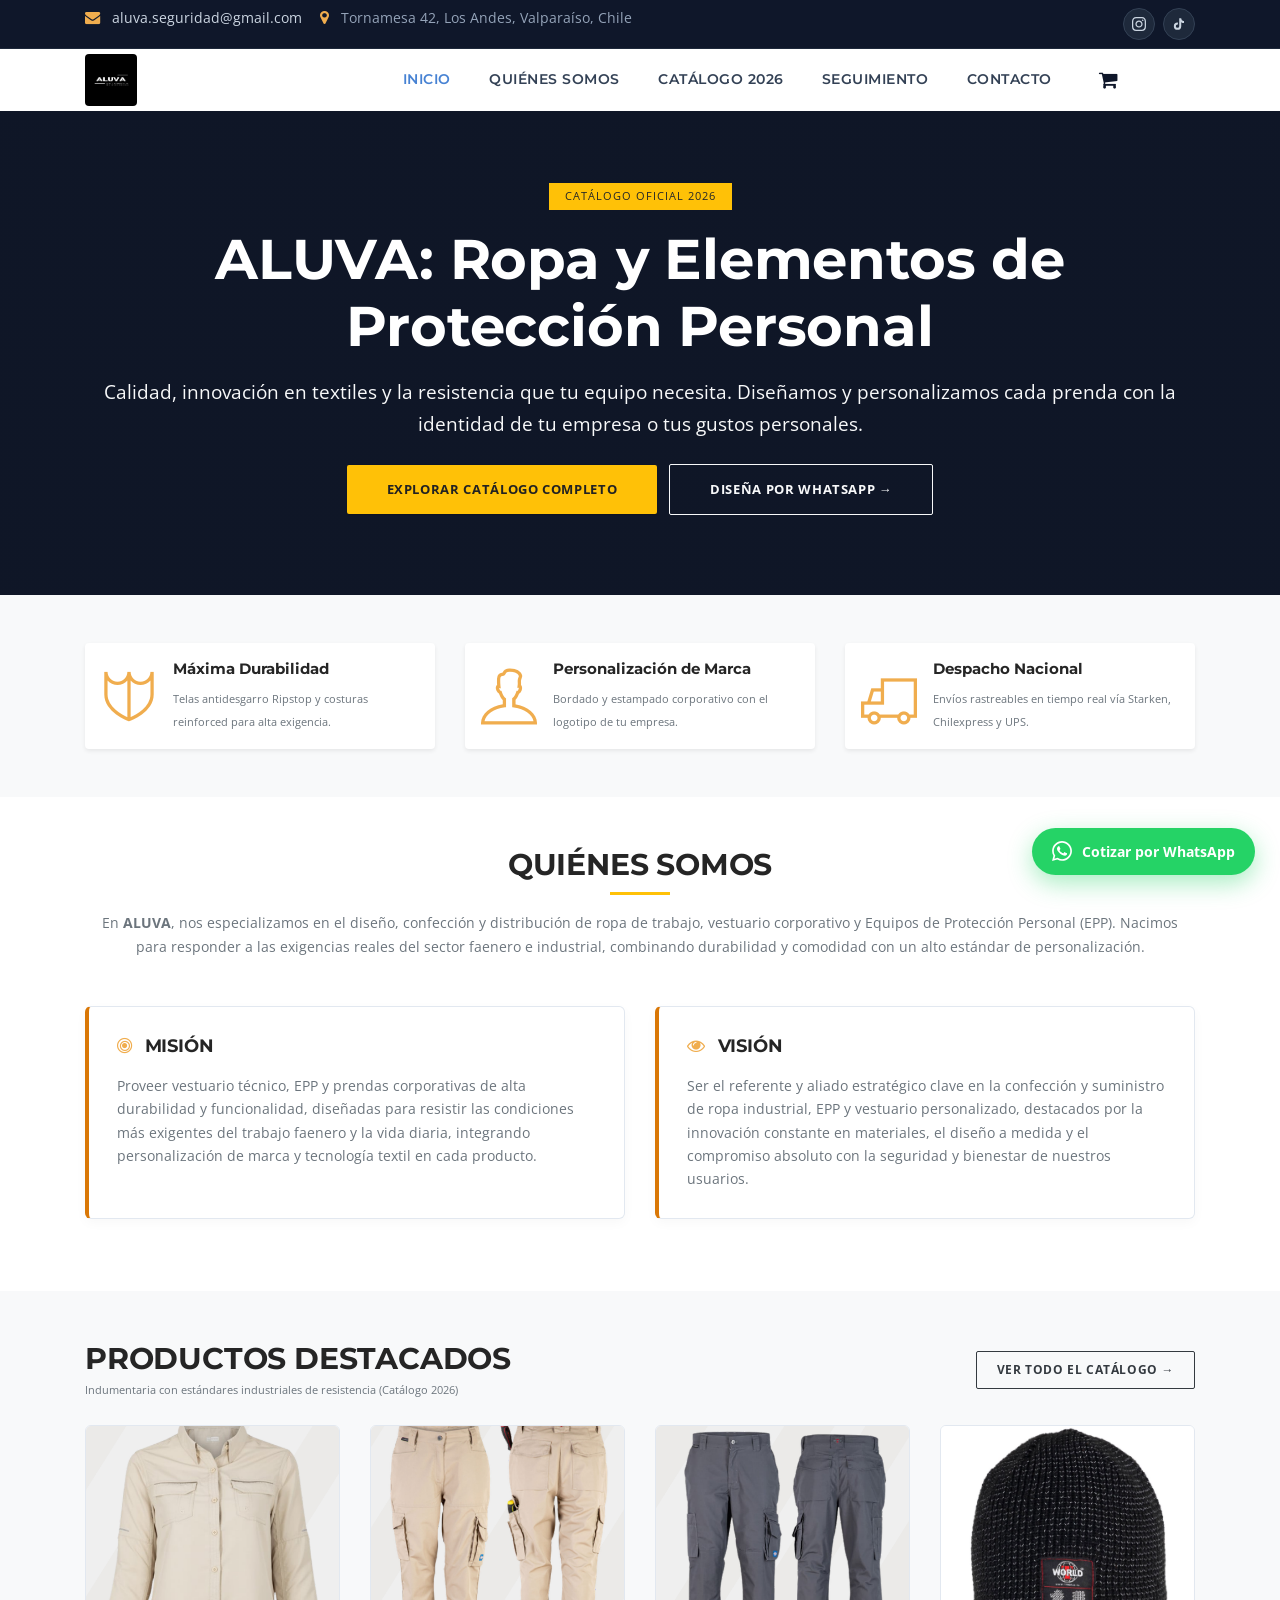
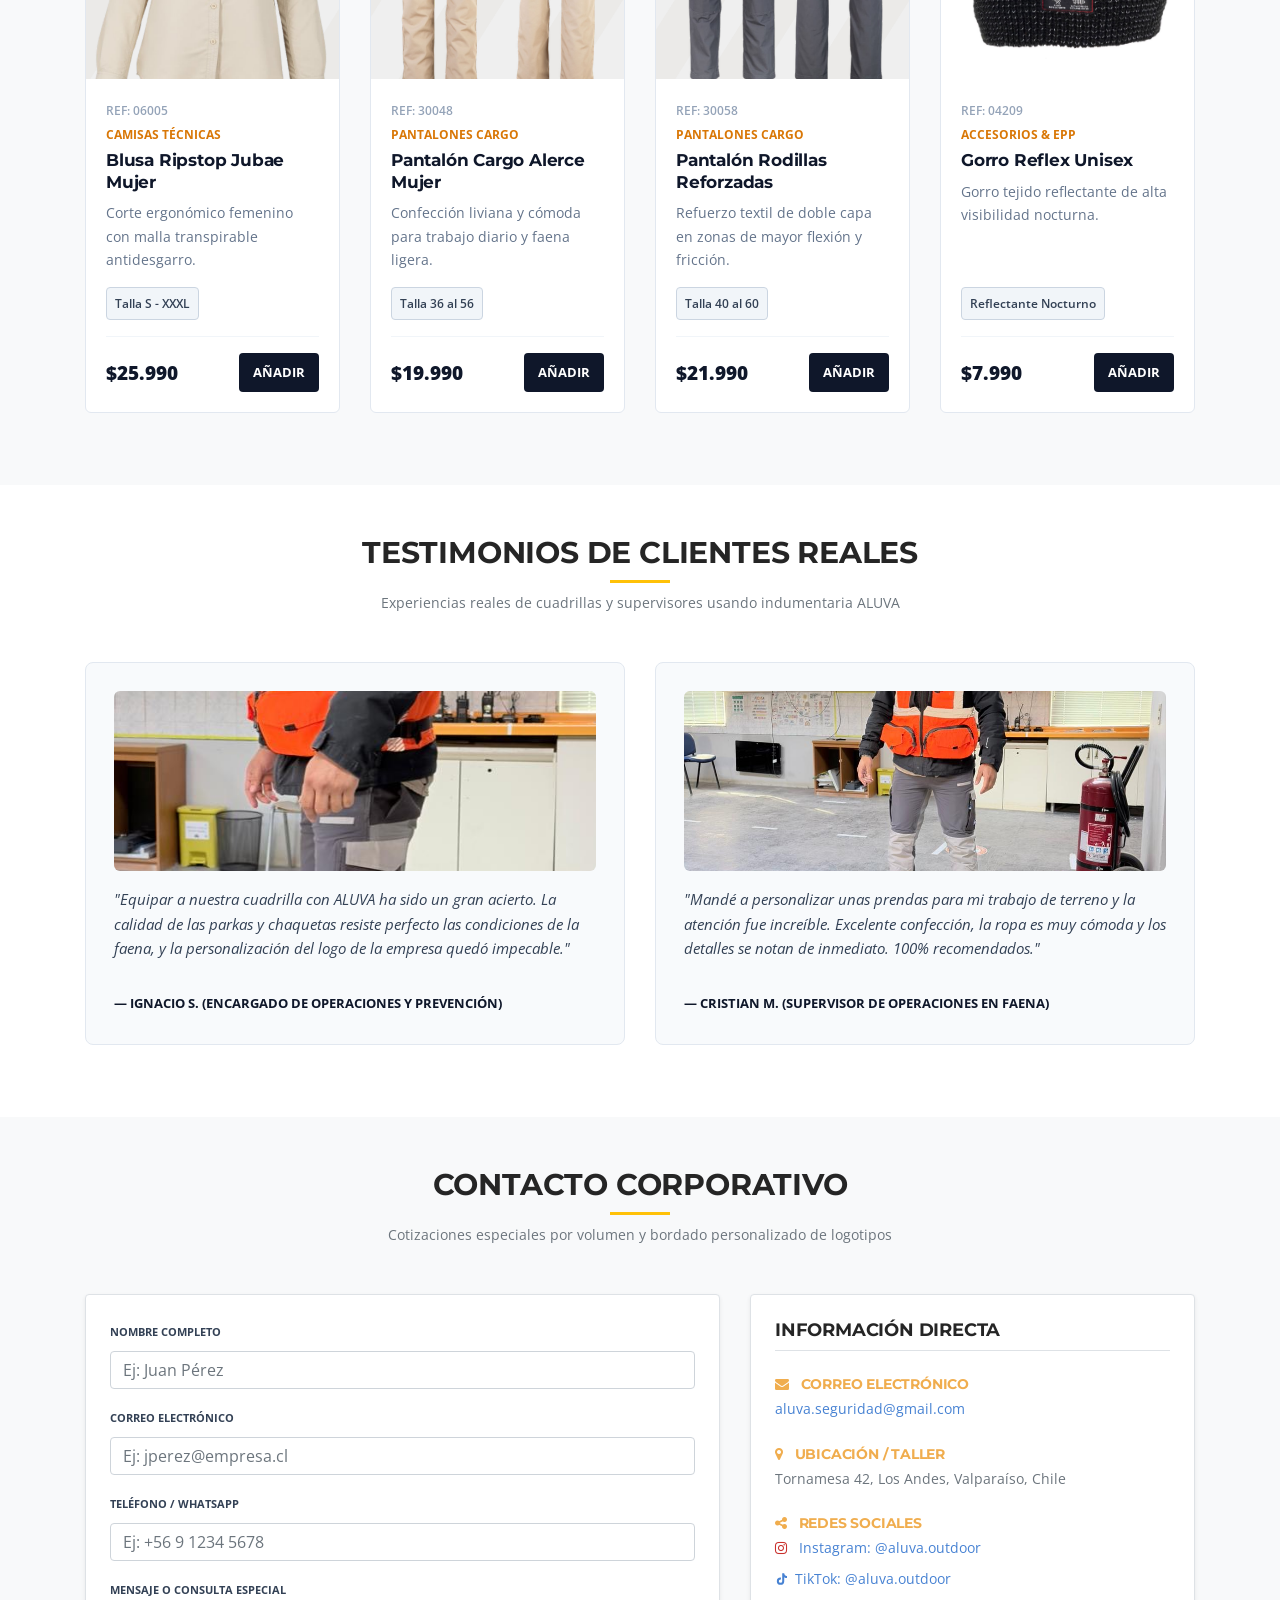
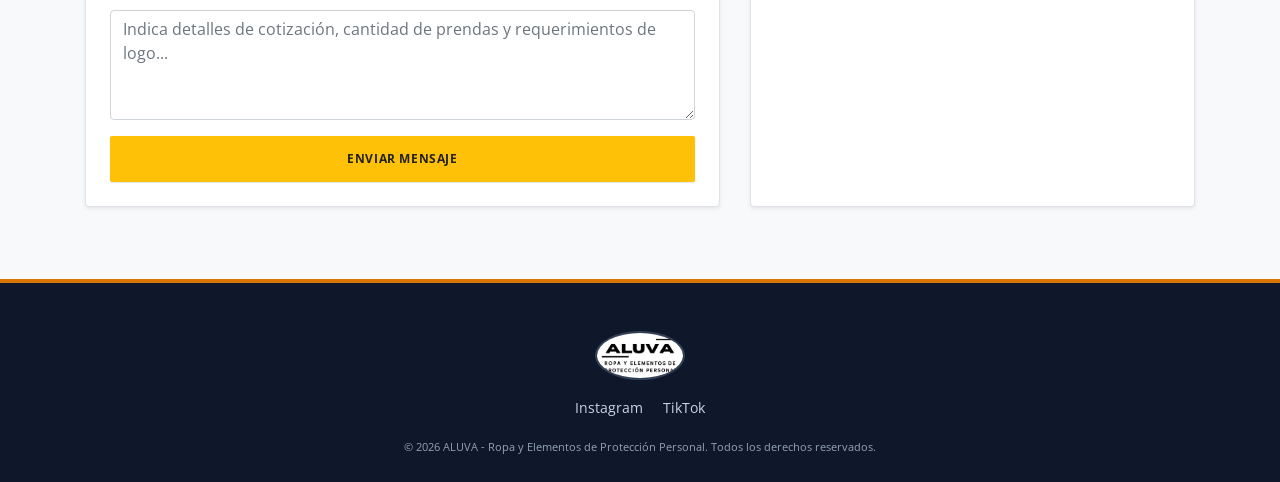
==== index.html @ 5ea2994b "Primer commit" ====
<!DOCTYPE html>
<html lang="es">
<head>
    <meta charset="utf-8">
    <meta name="viewport" content="width=device-width, initial-scale=1, shrink-to-fit=no">
    <meta name="description" content="ALUVA - Ropa de trabajo industrial premium, vestuario corporativo personalizado y elementos de protección personal (EPP).">
    <title>ALUVA - Indumentaria Técnica y Vestuario Corporativo Premium</title>
    
    <!-- Template & Plugins CSS -->
    <link href="css/plugins/plugins.css" rel="stylesheet">
    <link rel="stylesheet" type="text/css" href="revolution/css/settings.css">
    <link rel="stylesheet" type="text/css" href="revolution/css/layers.css">
    <link rel="stylesheet" type="text/css" href="revolution/css/navigation.css">
    <link href="css/shop-style.css" rel="stylesheet">
    
    <!-- ALUVA Custom Theme Overrides -->
    <link href="css/custom-aluva.css" rel="stylesheet">
</head>
<body>

    <div id="preloader">
        <div id="preloader-inner"></div>
    </div><!--/preloader-->

    <!-- BOTÓN FLOTANTE DE WHATSAPP -->
    <a href="https://wa.me/56912345678?text=Hola%20ALUVA,%20quisiera%20cotizar%20prendas%20personalizadas" target="_blank" rel="noopener" class="whatsapp-float-btn" title="Cotiza por WhatsApp">
        <svg viewBox="0 0 24 24">
            <path d="M.057 24l1.687-6.163c-1.041-1.804-1.588-3.849-1.587-5.946.003-6.556 5.338-11.891 11.893-11.891 3.181.001 6.167 1.24 8.413 3.488 2.245 2.248 3.481 5.236 3.48 8.414-.003 6.557-5.338 11.892-11.893 11.892-1.99-.001-3.951-.5-5.688-1.448l-6.305 1.654zm6.597-3.807c1.676.995 3.276 1.591 5.392 1.592 5.448 0 9.886-4.434 9.889-9.885.002-5.462-4.415-9.89-9.881-9.892-5.452 0-9.887 4.434-9.889 9.884-.001 2.225.651 3.891 1.746 5.634l-.999 3.648 3.742-.981zm11.387-5.464c-.074-.124-.272-.198-.57-.347-.297-.149-1.758-.868-2.031-.967-.272-.099-.47-.149-.669.149-.198.297-.768.967-.941 1.165-.173.198-.347.223-.644.074-.297-.149-1.255-.462-2.39-1.475-.883-.788-1.48-1.761-1.653-2.059-.173-.297-.018-.458.13-.606.134-.133.297-.347.446-.521.151-.172.2-.296.3-.495.099-.198.05-.372-.025-.521-.075-.148-.669-1.611-.916-2.206-.242-.579-.487-.501-.669-.51l-.57-.01c-.198 0-.52.074-.792.372s-1.04 1.016-1.04 2.479 1.065 2.876 1.213 3.074c.149.198 2.095 3.2 5.076 4.487.709.306 1.263.489 1.694.626.712.226 1.36.194 1.872.118.571-.085 1.758-.719 2.006-1.413.248-.695.248-1.29.173-1.414z"/>
        </svg>
        <span>Cotizar por WhatsApp</span>
    </a>

    <!-- TOP BAR CORPORATIVA -->
    <div class="top-bar clearfix light">
        <div class="container">
            <div class="float-sm-right">
                <ul class="top-social-list">
                    <li>
                        <a href="https://www.instagram.com/aluva.outdoor" target="_blank" rel="noopener" class="top-social-circle social-instagram" title="Instagram">
                            <svg width="14" height="14" viewBox="0 0 24 24" fill="currentColor">
                                <path d="M12 2.163c3.204 0 3.584.012 4.85.07 3.252.148 4.771 1.691 4.919 4.919.058 1.265.069 1.645.069 4.849 0 3.205-.012 3.584-.069 4.849-.149 3.225-1.664 4.771-4.919 4.919-1.266.058-1.644.07-4.85.07-3.204 0-3.584-.012-4.849-.07-3.26-.149-4.771-1.699-4.919-4.92-.058-1.265-.07-1.644-.07-4.849 0-3.204.013-3.583.07-4.849.149-3.227 1.664-4.771 4.919-4.919 1.266-.057 1.645-.069 4.849-.069zm0-2.163c-3.259 0-3.667.014-4.947.072-4.358.2-6.78 2.618-6.98 6.98-.059 1.281-.073 1.689-.073 4.948 0 3.259.014 3.668.072 4.948.2 4.358 2.618 6.78 6.98 6.98 1.281.058 1.689.072 4.948.072 3.259 0 3.668-.014 4.948-.072 4.354-.2 6.782-2.618 6.979-6.98.059-1.28.073-1.689.073-4.948 0-3.259-.014-3.667-.072-4.947-.196-4.354-2.617-6.78-6.979-6.98-1.281-.059-1.69-.073-4.949-.073zm0 5.838c-3.403 0-6.162 2.759-6.162 6.162s2.759 6.163 6.162 6.163 6.162-2.759 6.162-6.163c0-3.403-2.759-6.162-6.162-6.162zm0 10.162c-2.209 0-4-1.79-4-4 0-2.209 1.791-4 4-4s4 1.791 4 4c0 2.21-1.791 4-4 4zm6.406-11.845c-.796 0-1.441.645-1.441 1.44s.645 1.44 1.441 1.44c.795 0 1.439-.645 1.439-1.44s-.644-1.44-1.439-1.44z"/>
                            </svg>
                        </a>
                    </li>
                    <li>
                        <a href="https://www.tiktok.com/@aluva.outdoor" target="_blank" rel="noopener" class="top-social-circle social-tiktok" title="TikTok">
                            <svg width="14" height="14" viewBox="0 0 24 24" fill="currentColor">
                                <path d="M19.589 6.686a4.793 4.793 0 0 1-3.77-4.245V2h-3.445v13.672a2.896 2.896 0 1 1-2.896-2.896c.244 0 .48.03.707.087V9.387a6.326 6.326 0 0 0-.707-.04A6.34 6.34 0 1 0 15.818 15.68V8.92a8.212 8.212 0 0 0 4.771 1.516V7.001a4.832 4.832 0 0 1-1.000-.315z"/>
                            </svg>
                        </a>
                    </li>
                </ul>
            </div>
            <div class="float-sm-left">
                <ul class="top-contact-links">
                    <li>
                        <a href="mailto:aluva.seguridad@gmail.com" class="top-link-email">
                            <i class="fa fa-envelope text-warning"></i>
                            <span>aluva.seguridad@gmail.com</span>
                        </a>
                    </li>
                    <li class="top-location-item">
                        <i class="fa fa-map-marker text-warning"></i>
                        <span>Tornamesa 42, Los Andes, Valparaíso, Chile</span>
                    </li>
                </ul>
            </div>
        </div>
    </div>
    <!-- END TOP BAR -->

    <!-- CARRITO OFF-CANVAS ("TU PEDIDO") -->
    <aside class="pushy pushy-right">
        <div class="cart-header-title">
            <h3><i class="fa fa-shopping-bag text-warning"></i> Tu Pedido</h3>
            <span class="pushy-link-close" id="cart-close-pushy"><i class="fa fa-times"></i></span>
        </div>
        
        <div class="cart-body" id="cart-items-pushy">
            <!-- Artículos inyectados por cart.js -->
        </div>

        <div class="cart-footer-box">
            <div class="coupon-group">
                <input type="text" id="promo-input" placeholder="Cupón (ej: ALUVA10)">
                <button type="button" id="btn-apply-promo">Aplicar</button>
            </div>
            <div id="promo-feedback"></div>

            <div class="cart-totals-summary">
                <div>
                    <span>Subtotal:</span>
                    <strong id="cart-subtotal-val">$0</strong>
                </div>
                <div id="cart-discount-row" style="display: none;">
                    <span class="text-success">Descuento:</span>
                    <strong id="cart-discount-val" class="text-success">-$0</strong>
                </div>
                <div class="grand-total-line">
                    <span>Total Final:</span>
                    <strong id="cart-total-val">$0</strong>
                </div>
            </div>

            <button type="button" class="btn-checkout-aluva" id="btn-checkout-aluva">Finalizar Compra</button>
        </div>
    </aside>
    <div class="site-overlay"></div>

    <!-- NAVBAR PRINCIPAL DE NAVEGACIÓN -->
    <nav class="navbar navbar-expand-lg navbar-light bg-faded">
        <div class="container">
            <button class="navbar-toggler navbar-toggler-right" type="button" data-toggle="collapse" data-target="#navbarNavDropdown" aria-controls="navbarNavDropdown" aria-expanded="false" aria-label="Toggle navigation">
                <span class="navbar-toggler-icon"></span>
            </button>
            
            <a class="navbar-brand" href="index.html">
                <img src="assets/images/LOGO ALUVA.jpeg" alt="ALUVA Logo Oficial" class="official-brand-logo">
            </a>

            <div id="navbarNavDropdown" class="navbar-collapse collapse">
                <ul class="navbar-nav ml-auto align-items-center">
                    <li class="nav-item active">
                        <a class="nav-link" href="index.html">Inicio</a>
                    </li>
                    <li class="nav-item">
                        <a class="nav-link" href="#nosotros">Quiénes Somos</a>
                    </li>
                    <li class="nav-item">
                        <a class="nav-link" href="catalogo.html">Catálogo 2026</a>
                    </li>
                    <li class="nav-item">
                        <a class="nav-link" href="seguimiento.html">Seguimiento</a>
                    </li>
                    <li class="nav-item">
                        <a class="nav-link" href="#contacto">Contacto</a>
                    </li>
                    <li class="nav-item ml-lg-3 nav-item-cart">
                        <button type="button" class="cart-trigger-btn" aria-label="Ver carrito Tu Pedido">
                            <i class="fa fa-shopping-cart"></i>
                            <span class="cart-badge-count">0</span>
                        </button>
                    </li>
                </ul>
            </div>
        </div>
    </nav>
    <!-- END NAVBAR -->

    <!-- HERO BANNER -->
    <section class="py-5 bg-dark text-white text-center position-relative" style="background: linear-gradient(rgba(15, 23, 42, 0.88), rgba(15, 23, 42, 0.88)), url('assets/images/CHAQUETA SOFSHEL 1.jpeg') center/cover no-repeat; min-height: 440px; display: flex; align-items: center;">
        <div class="container py-4">
            <span class="badge badge-warning text-uppercase px-3 py-2 mb-3" style="letter-spacing: 1px;">Catálogo Oficial 2026</span>
            <h1 class="display-4 font-weight-bold text-white mb-3">ALUVA: Ropa y Elementos de Protección Personal</h1>
            <p class="lead text-light max-600 mx-auto mb-4">
                Calidad, innovación en textiles y la resistencia que tu equipo necesita. Diseñamos y personalizamos cada prenda con la identidad de tu empresa o tus gustos personales.
            </p>
            <div>
                <a href="catalogo.html" class="btn btn-warning btn-lg text-dark font-weight-bold text-uppercase px-4 mr-2 mb-2">Explorar Catálogo Completo</a>
                <a href="https://wa.me/56912345678?text=Hola%20ALUVA,%20quisiera%20personalizar%20mis%20prendas" target="_blank" rel="noopener" class="btn btn-outline-light btn-lg text-uppercase px-4 mb-2">Diseña por WhatsApp &rarr;</a>
            </div>
        </div>
    </section>

    <!-- PILARES / CARACTERÍSTICAS -->
    <section class="py-5 bg-light">
        <div class="container">
            <div class="row">
                <div class="col-md-4 mb-4 mb-md-0">
                    <div class="media align-items-center p-3 bg-white rounded shadow-sm">
                        <i class="ti-shield text-warning display-4 mr-3"></i>
                        <div class="media-body">
                            <h5 class="mt-0 font-weight-bold">Máxima Durabilidad</h5>
                            <p class="mb-0 text-muted small">Telas antidesgarro Ripstop y costuras reinforced para alta exigencia.</p>
                        </div>
                    </div>
                </div>
                <div class="col-md-4 mb-4 mb-md-0">
                    <div class="media align-items-center p-3 bg-white rounded shadow-sm">
                        <i class="ti-user text-warning display-4 mr-3"></i>
                        <div class="media-body">
                            <h5 class="mt-0 font-weight-bold">Personalización de Marca</h5>
                            <p class="mb-0 text-muted small">Bordado y estampado corporativo con el logotipo de tu empresa.</p>
                        </div>
                    </div>
                </div>
                <div class="col-md-4">
                    <div class="media align-items-center p-3 bg-white rounded shadow-sm">
                        <i class="ti-truck text-warning display-4 mr-3"></i>
                        <div class="media-body">
                            <h5 class="mt-0 font-weight-bold">Despacho Nacional</h5>
                            <p class="mb-0 text-muted small">Envíos rastreables en tiempo real vía Starken, Chilexpress y UPS.</p>
                        </div>
                    </div>
                </div>
            </div>
        </div>
    </section>

    <main>
        <!-- SECCIÓN QUIÉNES SOMOS -->
        <section id="nosotros" class="py-5">
            <div class="container">
                <div class="text-center mb-5">
                    <h2 class="font-weight-bold text-uppercase mb-2">Quiénes Somos</h2>
                    <div class="bg-warning mx-auto" style="height: 3px; width: 60px;"></div>
                    <p class="text-muted mt-3 max-700 mx-auto">
                        En <strong>ALUVA</strong>, nos especializamos en el diseño, confección y distribución de ropa de trabajo, vestuario corporativo y Equipos de Protección Personal (EPP). Nacimos para responder a las exigencias reales del sector faenero e industrial, combinando durabilidad y comodidad con un alto estándar de personalización.
                    </p>
                </div>

                <div class="row">
                    <div class="col-md-6 mb-4">
                        <div class="info-card-aluva">
                            <h4 class="font-weight-bold text-uppercase mb-3"><i class="fa fa-bullseye text-warning mr-2"></i> Misión</h4>
                            <p class="text-secondary mb-0">
                                Proveer vestuario técnico, EPP y prendas corporativas de alta durabilidad y funcionalidad, diseñadas para resistir las condiciones más exigentes del trabajo faenero y la vida diaria, integrando personalización de marca y tecnología textil en cada producto.
                            </p>
                        </div>
                    </div>
                    <div class="col-md-6 mb-4">
                        <div class="info-card-aluva">
                            <h4 class="font-weight-bold text-uppercase mb-3"><i class="fa fa-eye text-warning mr-2"></i> Visión</h4>
                            <p class="text-secondary mb-0">
                                Ser el referente y aliado estratégico clave en la confección y suministro de ropa industrial, EPP y vestuario personalizado, destacados por la innovación constante en materiales, el diseño a medida y el compromiso absoluto con la seguridad y bienestar de nuestros usuarios.
                            </p>
                        </div>
                    </div>
                </div>
            </div>
        </section>

        <!-- PREVIEW DE CATÁLOGO DESTACADO (MUESTRA DE PRODUCTOS ÚNICOS) -->
        <section class="py-5 bg-light">
            <div class="container">
                <div class="d-flex justify-content-between align-items-center mb-4">
                    <div>
                        <h2 class="font-weight-bold text-uppercase mb-0">Productos Destacados</h2>
                        <p class="text-muted mb-0 small">Indumentaria con estándares industriales de resistencia (Catálogo 2026)</p>
                    </div>
                    <a href="catalogo.html" class="btn btn-outline-dark btn-sm text-uppercase">Ver Todo el Catálogo &rarr;</a>
                </div>

                <div class="row">
                    <!-- Producto 1 - Blusa Ripstop Jubae Mujer -->
                    <div class="col-md-3 col-sm-6 mb-4">
                        <div class="product-card-aluva" data-id="p6" data-title="Blusa Ripstop Jubae Mujer" data-price="25990" data-image="assets/images/Blusa Ripstop Jubae Mujer.png">
                            <div class="product-thumb">
                                <img src="assets/images/Blusa Ripstop Jubae Mujer.png" alt="Blusa Ripstop Jubae Mujer">
                            </div>
                            <div class="product-content">
                                <span class="product-ref">Ref: 06005</span>
                                <span class="product-category">Camisas Técnicas</span>
                                <h3 class="product-title">Blusa Ripstop Jubae Mujer</h3>
                                <p class="product-desc">Corte ergonómico femenino con malla transpirable antidesgarro.</p>
                                <span class="product-fabric-badge">Talla S - XXXL</span>
                                <div class="product-footer">
                                    <span class="price">$25.990</span>
                                    <button class="btn-add-cart-aluva">Añadir</button>
                                </div>
                            </div>
                        </div>
                    </div>

                    <!-- Producto 2 - Pantalón Cargo Alerce Mujer -->
                    <div class="col-md-3 col-sm-6 mb-4">
                        <div class="product-card-aluva" data-id="p7" data-title="Pantalón Cargo Alerce Mujer" data-price="19990" data-image="assets/images/Pantalón Cargo Alerce Mujer.png">
                            <div class="product-thumb">
                                <img src="assets/images/Pantalón Cargo Alerce Mujer.png" alt="Pantalón Cargo Alerce Mujer">
                            </div>
                            <div class="product-content">
                                <span class="product-ref">Ref: 30048</span>
                                <span class="product-category">Pantalones Cargo</span>
                                <h3 class="product-title">Pantalón Cargo Alerce Mujer</h3>
                                <p class="product-desc">Confección liviana y cómoda para trabajo diario y faena ligera.</p>
                                <span class="product-fabric-badge">Talla 36 al 56</span>
                                <div class="product-footer">
                                    <span class="price">$19.990</span>
                                    <button class="btn-add-cart-aluva">Añadir</button>
                                </div>
                            </div>
                        </div>
                    </div>

                    <!-- Producto 3 - Pantalón Cargo Rodillas Reforzadas -->
                    <div class="col-md-3 col-sm-6 mb-4">
                        <div class="product-card-aluva" data-id="p8" data-title="Pantalón Cargo Rodillas Reforzadas Hombre" data-price="21990" data-image="assets/images/Pantalón cargo Rodillas Reforzadas Hombre.png">
                            <div class="product-thumb">
                                <img src="assets/images/Pantalón cargo Rodillas Reforzadas Hombre.png" alt="Pantalón Cargo Rodillas Reforzadas">
                            </div>
                            <div class="product-content">
                                <span class="product-ref">Ref: 30058</span>
                                <span class="product-category">Pantalones Cargo</span>
                                <h3 class="product-title">Pantalón Rodillas Reforzadas</h3>
                                <p class="product-desc">Refuerzo textil de doble capa en zonas de mayor flexión y fricción.</p>
                                <span class="product-fabric-badge">Talla 40 al 60</span>
                                <div class="product-footer">
                                    <span class="price">$21.990</span>
                                    <button class="btn-add-cart-aluva">Añadir</button>
                                </div>
                            </div>
                        </div>
                    </div>

                    <!-- Producto 4 - Gorro Reflex Unisex -->
                    <div class="col-md-3 col-sm-6 mb-4">
                        <div class="product-card-aluva" data-id="p10" data-title="Gorro Reflex Unisex" data-price="7990" data-image="assets/images/GORRO NEGRO.jpeg">
                            <div class="product-thumb">
                                <img src="assets/images/GORRO NEGRO.jpeg" alt="Gorro Reflex Unisex">
                            </div>
                            <div class="product-content">
                                <span class="product-ref">Ref: 04209</span>
                                <span class="product-category">Accesorios &amp; EPP</span>
                                <h3 class="product-title">Gorro Reflex Unisex</h3>
                                <p class="product-desc">Gorro tejido reflectante de alta visibilidad nocturna.</p>
                                <span class="product-fabric-badge">Reflectante Nocturno</span>
                                <div class="product-footer">
                                    <span class="price">$7.990</span>
                                    <button class="btn-add-cart-aluva">Añadir</button>
                                </div>
                            </div>
                        </div>
                    </div>
                </div>
            </div>
        </section>

        <!-- SECCIÓN TESTIMONIOS CON FOTOS REALES DE CLIENTES -->
        <section id="testimonios" class="py-5">
            <div class="container">
                <div class="text-center mb-5">
                    <h2 class="font-weight-bold text-uppercase mb-2">Testimonios de Clientes Reales</h2>
                    <div class="bg-warning mx-auto" style="height: 3px; width: 60px;"></div>
                    <p class="text-muted mt-2">Experiencias reales de cuadrillas y supervisores usando indumentaria ALUVA</p>
                </div>

                <div class="row">
                    <div class="col-md-6 mb-4">
                        <div class="testimonial-card-aluva">
                            <div class="testimonial-img-wrapper">
                                <img src="assets/images/a9a8a166-000b-46c7-9aef-7f3c1c3b0da5.jpeg" alt="Cliente usando pantalón industrial ALUVA">
                            </div>
                            <p>"Equipar a nuestra cuadrilla con ALUVA ha sido un gran acierto. La calidad de las parkas y chaquetas resiste perfecto las condiciones de la faena, y la personalización del logo de la empresa quedó impecable."</p>
                            <footer>— Ignacio S. (Encargado de Operaciones y Prevención)</footer>
                        </div>
                    </div>
                    <div class="col-md-6 mb-4">
                        <div class="testimonial-card-aluva">
                            <div class="testimonial-img-wrapper">
                                <img src="assets/images/fd35ad6f-01d9-41a0-8d4c-d09bdc1f770f.jpeg" alt="Cliente usando camisa Jubae ALUVA">
                            </div>
                            <p>"Mandé a personalizar unas prendas para mi trabajo de terreno y la atención fue increíble. Excelente confección, la ropa es muy cómoda y los detalles se notan de inmediato. 100% recomendados."</p>
                            <footer>— Cristian M. (Supervisor de Operaciones en Faena)</footer>
                        </div>
                    </div>
                </div>
            </div>
        </section>

        <!-- SECCIÓN CONTACTO CORPORATIVO -->
        <section id="contacto" class="py-5 bg-light">
            <div class="container">
                <div class="text-center mb-5">
                    <h2 class="font-weight-bold text-uppercase mb-2">Contacto Corporativo</h2>
                    <div class="bg-warning mx-auto" style="height: 3px; width: 60px;"></div>
                    <p class="text-muted mt-2">Cotizaciones especiales por volumen y bordado personalizado de logotipos</p>
                </div>

                <div class="row">
                    <div class="col-md-7 mb-4">
                        <form id="aluva-contact-form" class="bg-white p-4 rounded border shadow-sm">
                            <div class="form-group mb-3">
                                <label for="contact-name" class="font-weight-bold text-uppercase small">Nombre Completo</label>
                                <input type="text" id="contact-name" class="form-control" required placeholder="Ej: Juan Pérez">
                            </div>
                            <div class="form-group mb-3">
                                <label for="contact-email" class="font-weight-bold text-uppercase small">Correo Electrónico</label>
                                <input type="email" id="contact-email" class="form-control" required placeholder="Ej: jperez@empresa.cl">
                            </div>
                            <div class="form-group mb-3">
                                <label for="contact-phone" class="font-weight-bold text-uppercase small">Teléfono / WhatsApp</label>
                                <input type="tel" id="contact-phone" class="form-control" placeholder="Ej: +56 9 1234 5678">
                            </div>
                            <div class="form-group mb-3">
                                <label for="contact-message" class="font-weight-bold text-uppercase small">Mensaje o Consulta Especial</label>
                                <textarea id="contact-message" class="form-control" rows="4" placeholder="Indica detalles de cotización, cantidad de prendas y requerimientos de logo..."></textarea>
                            </div>
                            <button type="submit" class="btn btn-warning btn-block text-dark font-weight-bold text-uppercase">Enviar Mensaje</button>
                        </form>
                    </div>

                    <div class="col-md-5 mb-4">
                        <div class="bg-white p-4 rounded border shadow-sm h-100">
                            <h4 class="font-weight-bold text-uppercase mb-4 border-bottom pb-2">Información Directa</h4>
                            
                            <div class="mb-4">
                                <h6 class="font-weight-bold text-uppercase text-warning mb-1"><i class="fa fa-envelope mr-2"></i> Correo Electrónico</h6>
                                <p class="text-secondary"><a href="mailto:aluva.seguridad@gmail.com">aluva.seguridad@gmail.com</a></p>
                            </div>

                            <div class="mb-4">
                                <h6 class="font-weight-bold text-uppercase text-warning mb-1"><i class="fa fa-map-marker mr-2"></i> Ubicación / Taller</h6>
                                <p class="text-secondary mb-0">Tornamesa 42, Los Andes, Valparaíso, Chile</p>
                            </div>

                            <div>
                                <h6 class="font-weight-bold text-uppercase text-warning mb-1"><i class="fa fa-share-alt mr-2"></i> Redes Sociales</h6>
                                <ul class="list-unstyled text-secondary">
                                    <li class="mb-2"><a href="https://www.instagram.com/aluva.outdoor" target="_blank" rel="noopener"><i class="fa fa-instagram text-danger mr-2"></i> Instagram: @aluva.outdoor</a></li>
                                    <li>
                                        <a href="https://www.tiktok.com/@aluva.outdoor" target="_blank" rel="noopener" style="display: inline-flex; align-items: center; gap: 6px;">
                                            <svg width="14" height="14" viewBox="0 0 24 24" fill="currentColor" style="vertical-align: middle;">
                                                <path d="M19.589 6.686a4.793 4.793 0 0 1-3.77-4.245V2h-3.445v13.672a2.896 2.896 0 1 1-2.896-2.896c.244 0 .48.03.707.087V9.387a6.326 6.326 0 0 0-.707-.04A6.34 6.34 0 1 0 15.818 15.68V8.92a8.212 8.212 0 0 0 4.771 1.516V7.001a4.832 4.832 0 0 1-1.000-.315z"/>
                                            </svg>
                                            TikTok: @aluva.outdoor
                                        </a>
                                    </li>
                                </ul>
                            </div>
                        </div>
                    </div>
                </div>
            </div>
        </section>
    </main>

    <!-- FOOTER CORPORATIVO -->
    <footer class="footer-aluva">
        <div class="container text-center">
            <img src="assets/images/ALUVA TIMBRE.jpeg" alt="Timbre Oficial ALUVA" class="footer-timbre-img mb-3">
            <ul class="list-inline mb-3">
                <li class="list-inline-item mr-3"><a href="https://www.instagram.com/aluva.outdoor" target="_blank" rel="noopener">Instagram</a></li>
                <li class="list-inline-item"><a href="https://www.tiktok.com/@aluva.outdoor" target="_blank" rel="noopener">TikTok</a></li>
            </ul>
            <p class="small mb-0">&copy; 2026 ALUVA - Ropa y Elementos de Protección Personal. Todos los derechos reservados.</p>
        </div>
    </footer>

    <!-- TEMPLATE & PLUGINS JS -->
    <script src="js/plugins/plugins.js"></script>
    <script src="js/assan.custom.js"></script>

    <!-- MÓDULOS DE LÓGICA PROPIA -->
    <script src="js/cart.js"></script>
    <script src="js/main.js"></script>
</body>
</html>
---- revolution/css/settings.css ----
/*-----------------------------------------------------------------------------

-	Revolution Slider 5.0 Default Style Settings -

Screen Stylesheet

version:   	5.4.0
date:      	11/02/17
author:		themepunch
email:     	info@themepunch.com
website:   	http://www.themepunch.com
-----------------------------------------------------------------------------*/
#debungcontrolls,.debugtimeline{width:100%;box-sizing:border-box}.rev_column,.rev_column .tp-parallax-wrap,.tp-svg-layer svg{vertical-align:top}#debungcontrolls{z-index:100000;position:fixed;bottom:0;height:auto;background:rgba(0,0,0,.6);padding:10px}.debugtimeline{height:10px;position:relative;margin-bottom:3px;display:none;white-space:nowrap}.debugtimeline:hover{height:15px}.the_timeline_tester{background:#e74c3c;position:absolute;top:0;left:0;height:100%;width:0}.debugtimeline.tl_slide .the_timeline_tester{background:#f39c12}.debugtimeline.tl_frame .the_timeline_tester{background:#3498db}.debugtimline_txt{color:#fff;font-weight:400;font-size:7px;position:absolute;left:10px;top:0;white-space:nowrap;line-height:10px}.rtl{direction:rtl}@font-face{font-family:revicons;src:url(../fonts/revicons/revicons.eot?5510888);src:url(../fonts/revicons/revicons.eot?5510888#iefix) format('embedded-opentype'),url(../fonts/revicons/revicons.woff?5510888) format('woff'),url(../fonts/revicons/revicons.ttf?5510888) format('truetype'),url(../fonts/revicons/revicons.svg?5510888#revicons) format('svg');font-weight:400;font-style:normal}[class*=" revicon-"]:before,[class^=revicon-]:before{font-family:revicons;font-style:normal;font-weight:400;speak:none;display:inline-block;text-decoration:inherit;width:1em;margin-right:.2em;text-align:center;font-variant:normal;text-transform:none;line-height:1em;margin-left:.2em}.revicon-search-1:before{content:'\e802'}.revicon-pencil-1:before{content:'\e831'}.revicon-picture-1:before{content:'\e803'}.revicon-cancel:before{content:'\e80a'}.revicon-info-circled:before{content:'\e80f'}.revicon-trash:before{content:'\e801'}.revicon-left-dir:before{content:'\e817'}.revicon-right-dir:before{content:'\e818'}.revicon-down-open:before{content:'\e83b'}.revicon-left-open:before{content:'\e819'}.revicon-right-open:before{content:'\e81a'}.revicon-angle-left:before{content:'\e820'}.revicon-angle-right:before{content:'\e81d'}.revicon-left-big:before{content:'\e81f'}.revicon-right-big:before{content:'\e81e'}.revicon-magic:before{content:'\e807'}.revicon-picture:before{content:'\e800'}.revicon-export:before{content:'\e80b'}.revicon-cog:before{content:'\e832'}.revicon-login:before{content:'\e833'}.revicon-logout:before{content:'\e834'}.revicon-video:before{content:'\e805'}.revicon-arrow-combo:before{content:'\e827'}.revicon-left-open-1:before{content:'\e82a'}.revicon-right-open-1:before{content:'\e82b'}.revicon-left-open-mini:before{content:'\e822'}.revicon-right-open-mini:before{content:'\e823'}.revicon-left-open-big:before{content:'\e824'}.revicon-right-open-big:before{content:'\e825'}.revicon-left:before{content:'\e836'}.revicon-right:before{content:'\e826'}.revicon-ccw:before{content:'\e808'}.revicon-arrows-ccw:before{content:'\e806'}.revicon-palette:before{content:'\e829'}.revicon-list-add:before{content:'\e80c'}.revicon-doc:before{content:'\e809'}.revicon-left-open-outline:before{content:'\e82e'}.revicon-left-open-2:before{content:'\e82c'}.revicon-right-open-outline:before{content:'\e82f'}.revicon-right-open-2:before{content:'\e82d'}.revicon-equalizer:before{content:'\e83a'}.revicon-layers-alt:before{content:'\e804'}.revicon-popup:before{content:'\e828'}.rev_slider_wrapper{position:relative;z-index:0;width:100%}.rev_slider{position:relative;overflow:visible}.entry-content .rev_slider a,.rev_slider a{box-shadow:none}.tp-overflow-hidden{overflow:hidden!important}.group_ov_hidden{overflow:hidden}.rev_slider img,.tp-simpleresponsive img{max-width:none!important;transition:none;margin:0;padding:0;border:none}.rev_slider .no-slides-text{font-weight:700;text-align:center;padding-top:80px}.rev_slider>ul,.rev_slider>ul>li,.rev_slider>ul>li:before,.rev_slider_wrapper>ul,.tp-revslider-mainul>li,.tp-revslider-mainul>li:before,.tp-simpleresponsive>ul,.tp-simpleresponsive>ul>li,.tp-simpleresponsive>ul>li:before{list-style:none!important;position:absolute;margin:0!important;padding:0!important;overflow-x:visible;overflow-y:visible;background-image:none;background-position:0 0;text-indent:0;top:0;left:0}.rev_slider>ul>li,.rev_slider>ul>li:before,.tp-revslider-mainul>li,.tp-revslider-mainul>li:before,.tp-simpleresponsive>ul>li,.tp-simpleresponsive>ul>li:before{visibility:hidden}.tp-revslider-mainul,.tp-revslider-slidesli{padding:0!important;margin:0!important;list-style:none!important}.fullscreen-container,.fullwidthbanner-container{padding:0;position:relative}.rev_slider li.tp-revslider-slidesli{position:absolute!important}.tp-caption .rs-untoggled-content{display:block}.tp-caption .rs-toggled-content{display:none}.rs-toggle-content-active.tp-caption .rs-toggled-content{display:block}.rs-toggle-content-active.tp-caption .rs-untoggled-content{display:none}.rev_slider .caption,.rev_slider .tp-caption{position:relative;visibility:hidden;white-space:nowrap;display:block;-webkit-font-smoothing:antialiased!important;z-index:1}.rev_slider .caption,.rev_slider .tp-caption,.tp-simpleresponsive img{-moz-user-select:none;-khtml-user-select:none;-webkit-user-select:none;-o-user-select:none}.rev_slider .tp-mask-wrap .tp-caption,.rev_slider .tp-mask-wrap :last-child,.wpb_text_column .rev_slider .tp-mask-wrap .tp-caption,.wpb_text_column .rev_slider .tp-mask-wrap :last-child{margin-bottom:0}.tp-svg-layer svg{width:100%;height:100%;position:relative}.tp-carousel-wrapper{cursor:url(openhand.cur),move}.tp-carousel-wrapper.dragged{cursor:url(closedhand.cur),move}.tp_inner_padding{box-sizing:border-box;max-height:none!important}.tp-caption.tp-layer-selectable{-moz-user-select:all;-khtml-user-select:all;-webkit-user-select:all;-o-user-select:all}.tp-caption.tp-hidden-caption,.tp-forcenotvisible,.tp-hide-revslider,.tp-parallax-wrap.tp-hidden-caption{visibility:hidden!important;display:none!important}.rev_slider audio,.rev_slider embed,.rev_slider iframe,.rev_slider object,.rev_slider video{max-width:none!important}.tp-element-background{position:absolute;top:0;left:0;width:100%;height:100%;z-index:0}.tp-blockmask,.tp-blockmask_in,.tp-blockmask_out{position:absolute;top:0;left:0;width:100%;height:100%;background:#fff;z-index:1000;transform:scaleX(0) scaleY(0)}.rev_row_zone{position:absolute;width:100%;left:0;box-sizing:border-box;min-height:50px;font-size:0}.rev_column_inner,.rev_slider .tp-caption.rev_row{position:relative;width:100%!important;box-sizing:border-box}.rev_row_zone_top{top:0}.rev_row_zone_middle{top:50%;transform:translateY(-50%)}.rev_row_zone_bottom{bottom:0}.rev_slider .tp-caption.rev_row{display:table;table-layout:fixed;vertical-align:top;height:auto!important;font-size:0}.rev_column{display:table-cell;position:relative;height:auto;box-sizing:border-box;font-size:0}.rev_column_inner{display:block;height:auto!important;white-space:normal!important}.rev_column_bg{width:100%;height:100%;position:absolute;top:0;left:0;z-index:0;box-sizing:border-box;background-clip:content-box;border:0 solid transparent}.tp-caption .backcorner,.tp-caption .backcornertop,.tp-caption .frontcorner,.tp-caption .frontcornertop{height:0;top:0;width:0;position:absolute}.rev_column_inner .tp-loop-wrap,.rev_column_inner .tp-mask-wrap,.rev_column_inner .tp-parallax-wrap{text-align:inherit}.rev_column_inner .tp-mask-wrap{display:inline-block}.rev_column_inner .tp-parallax-wrap,.rev_column_inner .tp-parallax-wrap .tp-loop-wrap,.rev_column_inner .tp-parallax-wrap .tp-mask-wrap{position:relative!important;left:auto!important;top:auto!important;line-height:0}.tp-video-play-button,.tp-video-play-button i{line-height:50px!important;vertical-align:top;text-align:center}.rev_column_inner .rev_layer_in_column,.rev_column_inner .tp-parallax-wrap,.rev_column_inner .tp-parallax-wrap .tp-loop-wrap,.rev_column_inner .tp-parallax-wrap .tp-mask-wrap{vertical-align:top}.rev_break_columns{display:block!important}.rev_break_columns .tp-parallax-wrap.rev_column{display:block!important;width:100%!important}.fullwidthbanner-container{overflow:hidden}.fullwidthbanner-container .fullwidthabanner{width:100%;position:relative}.tp-static-layers{position:absolute;z-index:101;top:0;left:0}.tp-caption .frontcorner{border-left:40px solid transparent;border-right:0 solid transparent;border-top:40px solid #00A8FF;left:-40px}.tp-caption .backcorner{border-left:0 solid transparent;border-right:40px solid transparent;border-bottom:40px solid #00A8FF;right:0}.tp-caption .frontcornertop{border-left:40px solid transparent;border-right:0 solid transparent;border-bottom:40px solid #00A8FF;left:-40px}.tp-caption .backcornertop{border-left:0 solid transparent;border-right:40px solid transparent;border-top:40px solid #00A8FF;right:0}.tp-layer-inner-rotation{position:relative!important}img.tp-slider-alternative-image{width:100%;height:auto}.caption.fullscreenvideo,.rs-background-video-layer,.tp-caption.coverscreenvideo,.tp-caption.fullscreenvideo{width:100%;height:100%;top:0;left:0;position:absolute}.noFilterClass{filter:none!important}.rs-background-video-layer{visibility:hidden;z-index:0}.caption.fullscreenvideo audio,.caption.fullscreenvideo iframe,.caption.fullscreenvideo video,.tp-caption.fullscreenvideo iframe,.tp-caption.fullscreenvideo iframe audio,.tp-caption.fullscreenvideo iframe video{width:100%!important;height:100%!important;display:none}.fullcoveredvideo audio,.fullscreenvideo audio .fullcoveredvideo video,.fullscreenvideo video{background:#000}.fullcoveredvideo .tp-poster{background-position:center center;background-size:cover;width:100%;height:100%;top:0;left:0}.videoisplaying .html5vid .tp-poster{display:none}.tp-video-play-button{background:#000;background:rgba(0,0,0,.3);border-radius:5px;position:absolute;top:50%;left:50%;color:#FFF;margin-top:-25px;margin-left:-25px;cursor:pointer;width:50px;height:50px;box-sizing:border-box;display:inline-block;z-index:4;opacity:0;transition:opacity .3s ease-out!important}.tp-audio-html5 .tp-video-play-button,.tp-hiddenaudio{display:none!important}.tp-caption .html5vid{width:100%!important;height:100%!important}.tp-video-play-button i{width:50px;height:50px;display:inline-block;font-size:40px!important}.rs-fullvideo-cover,.tp-dottedoverlay,.tp-shadowcover{height:100%;top:0;left:0;position:absolute}.tp-caption:hover .tp-video-play-button{opacity:1;display:block}.tp-caption .tp-revstop{display:none;border-left:5px solid #fff!important;border-right:5px solid #fff!important;margin-top:15px!important;line-height:20px!important;vertical-align:top;font-size:25px!important}.tp-seek-bar,.tp-video-button,.tp-volume-bar{outline:0;line-height:12px;margin:0;cursor:pointer}.videoisplaying .revicon-right-dir{display:none}.videoisplaying .tp-revstop{display:inline-block}.videoisplaying .tp-video-play-button{display:none}.fullcoveredvideo .tp-video-play-button{display:none!important}.fullscreenvideo .fullscreenvideo audio,.fullscreenvideo .fullscreenvideo video{object-fit:contain!important}.fullscreenvideo .fullcoveredvideo audio,.fullscreenvideo .fullcoveredvideo video{object-fit:cover!important}.tp-video-controls{position:absolute;bottom:0;left:0;right:0;padding:5px;opacity:0;transition:opacity .3s;background-image:linear-gradient(to bottom,#000 13%,#323232 100%);display:table;max-width:100%;overflow:hidden;box-sizing:border-box}.rev-btn.rev-hiddenicon i,.rev-btn.rev-withicon i{transition:all .2s ease-out!important;font-size:15px}.tp-caption:hover .tp-video-controls{opacity:.9}.tp-video-button{background:rgba(0,0,0,.5);border:0;border-radius:3px;font-size:12px;color:#fff;padding:0}.tp-video-button:hover{cursor:pointer}.tp-video-button-wrap,.tp-video-seek-bar-wrap,.tp-video-vol-bar-wrap{padding:0 5px;display:table-cell;vertical-align:middle}.tp-video-seek-bar-wrap{width:80%}.tp-video-vol-bar-wrap{width:20%}.tp-seek-bar,.tp-volume-bar{width:100%;padding:0}.rs-fullvideo-cover{width:100%;background:0 0;z-index:5}.disabled_lc .tp-video-play-button,.rs-background-video-layer audio::-webkit-media-controls,.rs-background-video-layer video::-webkit-media-controls,.rs-background-video-layer video::-webkit-media-controls-start-playback-button{display:none!important}.tp-audio-html5 .tp-video-controls{opacity:1!important;visibility:visible!important}.tp-dottedoverlay{background-repeat:repeat;width:100%;z-index:3}.tp-dottedoverlay.twoxtwo{background:url(../assets/gridtile.png)}.tp-dottedoverlay.twoxtwowhite{background:url(../assets/gridtile_white.png)}.tp-dottedoverlay.threexthree{background:url(../assets/gridtile_3x3.png)}.tp-dottedoverlay.threexthreewhite{background:url(../assets/gridtile_3x3_white.png)}.tp-shadowcover{width:100%;background:#fff;z-index:-1}.tp-shadow1{box-shadow:0 10px 6px -6px rgba(0,0,0,.8)}.tp-shadow2:after,.tp-shadow2:before,.tp-shadow3:before,.tp-shadow4:after{z-index:-2;position:absolute;content:"";bottom:10px;left:10px;width:50%;top:85%;max-width:300px;background:0 0;box-shadow:0 15px 10px rgba(0,0,0,.8);transform:rotate(-3deg)}.tp-shadow2:after,.tp-shadow4:after{transform:rotate(3deg);right:10px;left:auto}.tp-shadow5{position:relative;box-shadow:0 1px 4px rgba(0,0,0,.3),0 0 40px rgba(0,0,0,.1) inset}.tp-shadow5:after,.tp-shadow5:before{content:"";position:absolute;z-index:-2;box-shadow:0 0 25px 0 rgba(0,0,0,.6);top:30%;bottom:0;left:20px;right:20px;border-radius:100px/20px}.tp-button{padding:6px 13px 5px;border-radius:3px;height:30px;cursor:pointer;color:#fff!important;text-shadow:0 1px 1px rgba(0,0,0,.6)!important;font-size:15px;line-height:45px!important;font-family:arial,sans-serif;font-weight:700;letter-spacing:-1px;text-decoration:none}.tp-button.big{color:#fff;text-shadow:0 1px 1px rgba(0,0,0,.6);font-weight:700;padding:9px 20px;font-size:19px;line-height:57px!important}.purchase:hover,.tp-button.big:hover,.tp-button:hover{background-position:bottom,15px 11px}.purchase.green,.purchase:hover.green,.tp-button.green,.tp-button:hover.green{background-color:#21a117;box-shadow:0 3px 0 0 #104d0b}.purchase.blue,.purchase:hover.blue,.tp-button.blue,.tp-button:hover.blue{background-color:#1d78cb;box-shadow:0 3px 0 0 #0f3e68}.purchase.red,.purchase:hover.red,.tp-button.red,.tp-button:hover.red{background-color:#cb1d1d;box-shadow:0 3px 0 0 #7c1212}.purchase.orange,.purchase:hover.orange,.tp-button.orange,.tp-button:hover.orange{background-color:#f70;box-shadow:0 3px 0 0 #a34c00}.purchase.darkgrey,.purchase:hover.darkgrey,.tp-button.darkgrey,.tp-button.grey,.tp-button:hover.darkgrey,.tp-button:hover.grey{background-color:#555;box-shadow:0 3px 0 0 #222}.purchase.lightgrey,.purchase:hover.lightgrey,.tp-button.lightgrey,.tp-button:hover.lightgrey{background-color:#888;box-shadow:0 3px 0 0 #555}.rev-btn,.rev-btn:visited{outline:0!important;box-shadow:none!important;text-decoration:none!important;line-height:44px;font-size:17px;font-weight:500;padding:12px 35px;box-sizing:border-box;font-family:Roboto,sans-serif;cursor:pointer}.rev-btn.rev-uppercase,.rev-btn.rev-uppercase:visited{text-transform:uppercase;letter-spacing:1px;font-size:15px;font-weight:900}.rev-btn.rev-withicon i{font-weight:400;position:relative;top:0;margin-left:10px!important}.rev-btn.rev-hiddenicon i{font-weight:400;position:relative;top:0;opacity:0;margin-left:0!important;width:0!important}.rev-btn.rev-hiddenicon:hover i{opacity:1!important;margin-left:10px!important;width:auto!important}.rev-btn.rev-medium,.rev-btn.rev-medium:visited{line-height:36px;font-size:14px;padding:10px 30px}.rev-btn.rev-medium.rev-hiddenicon i,.rev-btn.rev-medium.rev-withicon i{font-size:14px;top:0}.rev-btn.rev-small,.rev-btn.rev-small:visited{line-height:28px;font-size:12px;padding:7px 20px}.rev-btn.rev-small.rev-hiddenicon i,.rev-btn.rev-small.rev-withicon i{font-size:12px;top:0}.rev-maxround{border-radius:30px}.rev-minround{border-radius:3px}.rev-burger{position:relative;width:60px;height:60px;box-sizing:border-box;padding:22px 0 0 14px;border-radius:50%;border:1px solid rgba(51,51,51,.25);-webkit-tap-highlight-color:transparent;cursor:pointer}.rev-burger span{display:block;width:30px;height:3px;background:#333;transition:.7s;pointer-events:none;transform-style:flat!important}.rev-burger.revb-white span,.rev-burger.revb-whitenoborder span{background:#fff}.rev-burger span:nth-child(2){margin:3px 0}#dialog_addbutton .rev-burger:hover :first-child,.open .rev-burger :first-child,.open.rev-burger :first-child{transform:translateY(6px) rotate(-45deg)}#dialog_addbutton .rev-burger:hover :nth-child(2),.open .rev-burger :nth-child(2),.open.rev-burger :nth-child(2){transform:rotate(-45deg);opacity:0}#dialog_addbutton .rev-burger:hover :last-child,.open .rev-burger :last-child,.open.rev-burger :last-child{transform:translateY(-6px) rotate(-135deg)}.rev-burger.revb-white{border:2px solid rgba(255,255,255,.2)}.rev-burger.revb-darknoborder,.rev-burger.revb-whitenoborder{border:0}.rev-burger.revb-darknoborder span{background:#333}.rev-burger.revb-whitefull{background:#fff;border:none}.rev-burger.revb-whitefull span{background:#333}.rev-burger.revb-darkfull{background:#333;border:none}.rev-burger.revb-darkfull span,.rev-scroll-btn.revs-fullwhite{background:#fff}@keyframes rev-ani-mouse{0%{opacity:1;top:29%}15%{opacity:1;top:50%}50%{opacity:0;top:50%}100%{opacity:0;top:29%}}.rev-scroll-btn{display:inline-block;position:relative;left:0;right:0;text-align:center;cursor:pointer;width:35px;height:55px;box-sizing:border-box;border:3px solid #fff;border-radius:23px}.rev-scroll-btn>*{display:inline-block;line-height:18px;font-size:13px;font-weight:400;color:#fff;font-family:proxima-nova,"Helvetica Neue",Helvetica,Arial,sans-serif;letter-spacing:2px}.rev-scroll-btn>.active,.rev-scroll-btn>:focus,.rev-scroll-btn>:hover{color:#fff}.rev-scroll-btn>.active,.rev-scroll-btn>:active,.rev-scroll-btn>:focus,.rev-scroll-btn>:hover{opacity:.8}.rev-scroll-btn.revs-fullwhite span{background:#333}.rev-scroll-btn.revs-fulldark{background:#333;border:none}.rev-scroll-btn.revs-fulldark span,.tp-bullet{background:#fff}.rev-scroll-btn span{position:absolute;display:block;top:29%;left:50%;width:8px;height:8px;margin:-4px 0 0 -4px;background:#fff;border-radius:50%;animation:rev-ani-mouse 2.5s linear infinite}.rev-scroll-btn.revs-dark{border-color:#333}.rev-scroll-btn.revs-dark span{background:#333}.rev-control-btn{position:relative;display:inline-block;z-index:5;color:#FFF;font-size:20px;line-height:60px;font-weight:400;font-style:normal;font-family:Raleway;text-decoration:none;text-align:center;background-color:#000;border-radius:50px;text-shadow:none;background-color:rgba(0,0,0,.5);width:60px;height:60px;box-sizing:border-box;cursor:pointer}.rev-cbutton-dark-sr,.rev-cbutton-light-sr{border-radius:3px}.rev-cbutton-light,.rev-cbutton-light-sr{color:#333;background-color:rgba(255,255,255,.75)}.rev-sbutton{line-height:37px;width:37px;height:37px}.rev-sbutton-blue{background-color:#3B5998}.rev-sbutton-lightblue{background-color:#00A0D1}.rev-sbutton-red{background-color:#DD4B39}.tp-bannertimer{visibility:hidden;width:100%;height:5px;background:#000;background:rgba(0,0,0,.15);position:absolute;z-index:200;top:0}.tp-bannertimer.tp-bottom{top:auto;bottom:0!important;height:5px}.tp-caption img{background:0 0;-ms-filter:"progid:DXImageTransform.Microsoft.gradient(startColorstr=#00FFFFFF,endColorstr=#00FFFFFF)";filter:progid:DXImageTransform.Microsoft.gradient(startColorstr=#00FFFFFF, endColorstr=#00FFFFFF);zoom:1}.caption.slidelink a div,.tp-caption.slidelink a div{width:3000px;height:1500px;background:url(../assets/coloredbg.png)}.tp-caption.slidelink a span{background:url(../assets/coloredbg.png)}.tp-loader.spinner0,.tp-loader.spinner5{background-image:url(../assets/loader.gif);background-repeat:no-repeat}.tp-shape{width:100%;height:100%}.tp-caption .rs-starring{display:inline-block}.tp-caption .rs-starring .star-rating{float:none;display:inline-block;vertical-align:top;color:#FFC321!important}.tp-caption .rs-starring .star-rating,.tp-caption .rs-starring-page .star-rating{position:relative;height:1em;width:5.4em;font-family:star;font-size:1em!important}.tp-loader.spinner0,.tp-loader.spinner1{width:40px;height:40px;margin-top:-20px;margin-left:-20px;animation:tp-rotateplane 1.2s infinite ease-in-out;background-color:#fff;border-radius:3px;box-shadow:0 0 20px 0 rgba(0,0,0,.15)}.tp-caption .rs-starring .star-rating:before,.tp-caption .rs-starring-page .star-rating:before{content:"\73\73\73\73\73";color:#E0DADF;float:left;top:0;left:0;position:absolute}.tp-caption .rs-starring .star-rating span{overflow:hidden;float:left;top:0;left:0;position:absolute;padding-top:1.5em;font-size:1em!important}.tp-caption .rs-starring .star-rating span:before{content:"\53\53\53\53\53";top:0;position:absolute;left:0}.tp-loader{top:50%;left:50%;z-index:10000;position:absolute}.tp-loader.spinner0{background-position:center center}.tp-loader.spinner5{background-position:10px 10px;background-color:#fff;margin:-22px;width:44px;height:44px;border-radius:3px}@keyframes tp-rotateplane{0%{transform:perspective(120px) rotateX(0) rotateY(0)}50%{transform:perspective(120px) rotateX(-180.1deg) rotateY(0)}100%{transform:perspective(120px) rotateX(-180deg) rotateY(-179.9deg)}}.tp-loader.spinner2{width:40px;height:40px;margin-top:-20px;margin-left:-20px;background-color:red;box-shadow:0 0 20px 0 rgba(0,0,0,.15);border-radius:100%;animation:tp-scaleout 1s infinite ease-in-out}@keyframes tp-scaleout{0%{transform:scale(0)}100%{transform:scale(1);opacity:0}}.tp-loader.spinner3{margin:-9px 0 0 -35px;width:70px;text-align:center}.tp-loader.spinner3 .bounce1,.tp-loader.spinner3 .bounce2,.tp-loader.spinner3 .bounce3{width:18px;height:18px;background-color:#fff;box-shadow:0 0 20px 0 rgba(0,0,0,.15);border-radius:100%;display:inline-block;animation:tp-bouncedelay 1.4s infinite ease-in-out;animation-fill-mode:both}.tp-loader.spinner3 .bounce1{animation-delay:-.32s}.tp-loader.spinner3 .bounce2{animation-delay:-.16s}@keyframes tp-bouncedelay{0%,100%,80%{transform:scale(0)}40%{transform:scale(1)}}.tp-loader.spinner4{margin:-20px 0 0 -20px;width:40px;height:40px;text-align:center;animation:tp-rotate 2s infinite linear}.tp-loader.spinner4 .dot1,.tp-loader.spinner4 .dot2{width:60%;height:60%;display:inline-block;position:absolute;top:0;background-color:#fff;border-radius:100%;animation:tp-bounce 2s infinite ease-in-out;box-shadow:0 0 20px 0 rgba(0,0,0,.15)}.tp-loader.spinner4 .dot2{top:auto;bottom:0;animation-delay:-1s}@keyframes tp-rotate{100%{transform:rotate(360deg)}}@keyframes tp-bounce{0%,100%{transform:scale(0)}50%{transform:scale(1)}}.tp-bullets.navbar,.tp-tabs.navbar,.tp-thumbs.navbar{border:none;min-height:0;margin:0;border-radius:0}.tp-bullets,.tp-tabs,.tp-thumbs{position:absolute;display:block;z-index:1000;top:0;left:0}.tp-tab,.tp-thumb{cursor:pointer;position:absolute;opacity:.5;box-sizing:border-box}.tp-arr-imgholder,.tp-tab-image,.tp-thumb-image,.tp-videoposter{background-position:center center;background-size:cover;width:100%;height:100%;display:block;position:absolute;top:0;left:0}.tp-tab.selected,.tp-tab:hover,.tp-thumb.selected,.tp-thumb:hover{opacity:1}.tp-tab-mask,.tp-thumb-mask{box-sizing:border-box!important}.tp-tabs,.tp-thumbs{box-sizing:content-box!important}.tp-bullet{width:15px;height:15px;position:absolute;background:rgba(255,255,255,.3);cursor:pointer}.tp-bullet.selected,.tp-bullet:hover{background:#fff}.tparrows{cursor:pointer;background:#000;background:rgba(0,0,0,.5);width:40px;height:40px;position:absolute;display:block;z-index:1000}.tparrows:hover{background:#000}.tparrows:before{font-family:revicons;font-size:15px;color:#fff;display:block;line-height:40px;text-align:center}.hginfo,.hglayerinfo{font-size:12px;font-weight:600}.tparrows.tp-leftarrow:before{content:'\e824'}.tparrows.tp-rightarrow:before{content:'\e825'}body.rtl .tp-kbimg{left:0!important}.dddwrappershadow{box-shadow:0 45px 100px rgba(0,0,0,.4)}.hglayerinfo{position:fixed;bottom:0;left:0;color:#FFF;line-height:20px;background:rgba(0,0,0,.75);padding:5px 10px;z-index:2000;white-space:normal}.helpgrid,.hginfo{position:absolute}.hginfo{top:-2px;left:-2px;color:#e74c3c;background:#000;padding:2px 5px}.indebugmode .tp-caption:hover{border:1px dashed #c0392b!important}.helpgrid{border:2px dashed #c0392b;top:0;left:0;z-index:0}#revsliderlogloglog{padding:15px;color:#fff;position:fixed;top:0;left:0;width:200px;height:150px;background:rgba(0,0,0,.7);z-index:100000;font-size:10px;overflow:scroll}.aden{filter:hue-rotate(-20deg) contrast(.9) saturate(.85) brightness(1.2)}.aden::after{background:linear-gradient(to right,rgba(66,10,14,.2),transparent);mix-blend-mode:darken}.perpetua::after,.reyes::after{mix-blend-mode:soft-light;opacity:.5}.inkwell{filter:sepia(.3) contrast(1.1) brightness(1.1) grayscale(1)}.perpetua::after{background:linear-gradient(to bottom,#005b9a,#e6c13d)}.reyes{filter:sepia(.22) brightness(1.1) contrast(.85) saturate(.75)}.reyes::after{background:#efcdad}.gingham{filter:brightness(1.05) hue-rotate(-10deg)}.gingham::after{background:linear-gradient(to right,rgba(66,10,14,.2),transparent);mix-blend-mode:darken}.toaster{filter:contrast(1.5) brightness(.9)}.toaster::after{background:radial-gradient(circle,#804e0f,#3b003b);mix-blend-mode:screen}.walden{filter:brightness(1.1) hue-rotate(-10deg) sepia(.3) saturate(1.6)}.walden::after{background:#04c;mix-blend-mode:screen;opacity:.3}.hudson{filter:brightness(1.2) contrast(.9) saturate(1.1)}.hudson::after{background:radial-gradient(circle,#a6b1ff 50%,#342134);mix-blend-mode:multiply;opacity:.5}.earlybird{filter:contrast(.9) sepia(.2)}.earlybird::after{background:radial-gradient(circle,#d0ba8e 20%,#360309 85%,#1d0210 100%);mix-blend-mode:overlay}.mayfair{filter:contrast(1.1) saturate(1.1)}.mayfair::after{background:radial-gradient(circle at 40% 40%,rgba(255,255,255,.8),rgba(255,200,200,.6),#111 60%);mix-blend-mode:overlay;opacity:.4}.lofi{filter:saturate(1.1) contrast(1.5)}.lofi::after{background:radial-gradient(circle,transparent 70%,#222 150%);mix-blend-mode:multiply}._1977{filter:contrast(1.1) brightness(1.1) saturate(1.3)}._1977:after{background:rgba(243,106,188,.3);mix-blend-mode:screen}.brooklyn{filter:contrast(.9) brightness(1.1)}.brooklyn::after{background:radial-gradient(circle,rgba(168,223,193,.4) 70%,#c4b7c8);mix-blend-mode:overlay}.xpro2{filter:sepia(.3)}.xpro2::after{background:radial-gradient(circle,#e6e7e0 40%,rgba(43,42,161,.6) 110%);mix-blend-mode:color-burn}.nashville{filter:sepia(.2) contrast(1.2) brightness(1.05) saturate(1.2)}.nashville::after{background:rgba(0,70,150,.4);mix-blend-mode:lighten}.nashville::before{background:rgba(247,176,153,.56);mix-blend-mode:darken}.lark{filter:contrast(.9)}.lark::after{background:rgba(242,242,242,.8);mix-blend-mode:darken}.lark::before{background:#22253f;mix-blend-mode:color-dodge}.moon{filter:grayscale(1) contrast(1.1) brightness(1.1)}.moon::before{background:#a0a0a0;mix-blend-mode:soft-light}.moon::after{background:#383838;mix-blend-mode:lighten}.clarendon{filter:contrast(1.2) saturate(1.35)}.clarendon:before{background:rgba(127,187,227,.2);mix-blend-mode:overlay}.willow{filter:grayscale(.5) contrast(.95) brightness(.9)}.willow::before{background-color:radial-gradient(40%,circle,#d4a9af 55%,#000 150%);mix-blend-mode:overlay}.willow::after{background-color:#d8cdcb;mix-blend-mode:color}.rise{filter:brightness(1.05) sepia(.2) contrast(.9) saturate(.9)}.rise::after{background:radial-gradient(circle,rgba(232,197,152,.8),transparent 90%);mix-blend-mode:overlay;opacity:.6}.rise::before{background:radial-gradient(circle,rgba(236,205,169,.15) 55%,rgba(50,30,7,.4));mix-blend-mode:multiply}._1977:after,._1977:before,.aden:after,.aden:before,.brooklyn:after,.brooklyn:before,.clarendon:after,.clarendon:before,.earlybird:after,.earlybird:before,.gingham:after,.gingham:before,.hudson:after,.hudson:before,.inkwell:after,.inkwell:before,.lark:after,.lark:before,.lofi:after,.lofi:before,.mayfair:after,.mayfair:before,.moon:after,.moon:before,.nashville:after,.nashville:before,.perpetua:after,.perpetua:before,.reyes:after,.reyes:before,.rise:after,.rise:before,.slumber:after,.slumber:before,.toaster:after,.toaster:before,.walden:after,.walden:before,.willow:after,.willow:before,.xpro2:after,.xpro2:before{content:'';display:block;height:100%;width:100%;top:0;left:0;position:absolute;pointer-events:none}._1977,.aden,.brooklyn,.clarendon,.earlybird,.gingham,.hudson,.inkwell,.lark,.lofi,.mayfair,.moon,.nashville,.perpetua,.reyes,.rise,.slumber,.toaster,.walden,.willow,.xpro2{position:relative}._1977 img,.aden img,.brooklyn img,.clarendon img,.earlybird img,.gingham img,.hudson img,.inkwell img,.lark img,.lofi img,.mayfair img,.moon img,.nashville img,.perpetua img,.reyes img,.rise img,.slumber img,.toaster img,.walden img,.willow img,.xpro2 img{width:100%;z-index:1}._1977:before,.aden:before,.brooklyn:before,.clarendon:before,.earlybird:before,.gingham:before,.hudson:before,.inkwell:before,.lark:before,.lofi:before,.mayfair:before,.moon:before,.nashville:before,.perpetua:before,.reyes:before,.rise:before,.slumber:before,.toaster:before,.walden:before,.willow:before,.xpro2:before{z-index:2}._1977:after,.aden:after,.brooklyn:after,.clarendon:after,.earlybird:after,.gingham:after,.hudson:after,.inkwell:after,.lark:after,.lofi:after,.mayfair:after,.moon:after,.nashville:after,.perpetua:after,.reyes:after,.rise:after,.slumber:after,.toaster:after,.walden:after,.willow:after,.xpro2:after{z-index:3}.slumber{filter:saturate(.66) brightness(1.05)}.slumber::after{background:rgba(125,105,24,.5);mix-blend-mode:soft-light}.slumber::before{background:rgba(69,41,12,.4);mix-blend-mode:lighten}
---- revolution/css/layers.css ----
/*-----------------------------------------------------------------------------

-	Revolution Slider 5.0 Layer Style Settings -

Screen Stylesheet

version:   	5.0.0
date:      	18/03/15
author:		themepunch
email:     	info@themepunch.com
website:   	http://www.themepunch.com
-----------------------------------------------------------------------------*/

* {
    -webkit-box-sizing: border-box;
    -moz-box-sizing: border-box;
    box-sizing: border-box;
}

.tp-caption.Twitter-Content a,.tp-caption.Twitter-Content a:visited
{
	color:#0084B4!important;
}

.tp-caption.Twitter-Content a:hover
{
	color:#0084B4!important;
	text-decoration:underline!important;
}

.tp-caption.medium_grey,.medium_grey
{
	background-color:#888;
	border-style:none;
	border-width:0;
	color:#fff;
	font-family:Arial;
	font-size:20px;
	font-weight:700;
	line-height:20px;
	margin:0;
	padding:2px 4px;
	position:absolute;
	text-shadow:0 2px 5px rgba(0,0,0,0.5);
	white-space:nowrap;
}

.tp-caption.small_text,.small_text
{
	border-style:none;
	border-width:0;
	color:#fff;
	font-family:Arial;
	font-size:14px;
	font-weight:700;
	line-height:20px;
	margin:0;
	position:absolute;
	text-shadow:0 2px 5px rgba(0,0,0,0.5);
	white-space:nowrap;
}

.tp-caption.medium_text,.medium_text
{
	border-style:none;
	border-width:0;
	color:#fff;
	font-family:Arial;
	font-size:20px;
	font-weight:700;
	line-height:20px;
	margin:0;
	position:absolute;
	text-shadow:0 2px 5px rgba(0,0,0,0.5);
	white-space:nowrap;
}

.tp-caption.large_text,.large_text
{
	border-style:none;
	border-width:0;
	color:#fff;
	font-family:Arial;
	font-size:40px;
	font-weight:700;
	line-height:40px;
	margin:0;
	position:absolute;
	text-shadow:0 2px 5px rgba(0,0,0,0.5);
	white-space:nowrap;
}

.tp-caption.very_large_text,.very_large_text
{
	border-style:none;
	border-width:0;
	color:#fff;
	font-family:Arial;
	font-size:60px;
	font-weight:700;
	letter-spacing:-2px;
	line-height:60px;
	margin:0;
	position:absolute;
	text-shadow:0 2px 5px rgba(0,0,0,0.5);
	white-space:nowrap;
}

.tp-caption.very_big_white,.very_big_white
{
	background-color:#000;
	border-style:none;
	border-width:0;
	color:#fff;
	font-family:Arial;
	font-size:60px;
	font-weight:800;
	line-height:60px;
	margin:0;
	padding:1px 4px 0;
	position:absolute;
	text-shadow:none;
	white-space:nowrap;
}

.tp-caption.very_big_black,.very_big_black
{
	background-color:#fff;
	border-style:none;
	border-width:0;
	color:#000;
	font-family:Arial;
	font-size:60px;
	font-weight:700;
	line-height:60px;
	margin:0;
	padding:1px 4px 0;
	position:absolute;
	text-shadow:none;
	white-space:nowrap;
}

.tp-caption.modern_medium_fat,.modern_medium_fat
{
	border-style:none;
	border-width:0;
	color:#000;
	font-family:"Open Sans", sans-serif;
	font-size:24px;
	font-weight:800;
	line-height:20px;
	margin:0;
	position:absolute;
	text-shadow:none;
	white-space:nowrap;
}

.tp-caption.modern_medium_fat_white,.modern_medium_fat_white
{
	border-style:none;
	border-width:0;
	color:#fff;
	font-family:"Open Sans", sans-serif;
	font-size:24px;
	font-weight:800;
	line-height:20px;
	margin:0;
	position:absolute;
	text-shadow:none;
	white-space:nowrap;
}

.tp-caption.modern_medium_light,.modern_medium_light
{
	border-style:none;
	border-width:0;
	color:#000;
	font-family:"Open Sans", sans-serif;
	font-size:24px;
	font-weight:300;
	line-height:20px;
	margin:0;
	position:absolute;
	text-shadow:none;
	white-space:nowrap;
}

.tp-caption.modern_big_bluebg,.modern_big_bluebg
{
	background-color:#4e5b6c;
	border-style:none;
	border-width:0;
	color:#fff;
	font-family:"Open Sans", sans-serif;
	font-size:30px;
	font-weight:800;
	letter-spacing:0;
	line-height:36px;
	margin:0;
	padding:3px 10px;
	position:absolute;
	text-shadow:none;
}

.tp-caption.modern_big_redbg,.modern_big_redbg
{
	background-color:#de543e;
	border-style:none;
	border-width:0;
	color:#fff;
	font-family:"Open Sans", sans-serif;
	font-size:30px;
	font-weight:300;
	letter-spacing:0;
	line-height:36px;
	margin:0;
	padding:1px 10px 3px;
	position:absolute;
	text-shadow:none;
}

.tp-caption.modern_small_text_dark,.modern_small_text_dark
{
	border-style:none;
	border-width:0;
	color:#555;
	font-family:Arial;
	font-size:14px;
	line-height:22px;
	margin:0;
	position:absolute;
	text-shadow:none;
	white-space:nowrap;
}

.tp-caption.boxshadow,.boxshadow
{		
	box-shadow:0 0 20px rgba(0,0,0,0.5);
}

.tp-caption.black,.black
{
	color:#000;
	text-shadow:none;
}

.tp-caption.noshadow,.noshadow
{
	text-shadow:none;
}

.tp-caption.thinheadline_dark,.thinheadline_dark
{
	background-color:transparent;
	color:rgba(0,0,0,0.85);
	font-family:"Open Sans";
	font-size:30px;
	font-weight:300;
	line-height:30px;
	position:absolute;
	text-shadow:none;
}

.tp-caption.thintext_dark,.thintext_dark
{
	background-color:transparent;
	color:rgba(0,0,0,0.85);
	font-family:"Open Sans";
	font-size:16px;
	font-weight:300;
	line-height:26px;
	position:absolute;
	text-shadow:none;
}

.tp-caption.largeblackbg,.largeblackbg
{
	
	
	background-color:#000;
	border-radius:0;
	color:#fff;
	font-family:"Open Sans";
	font-size:50px;
	font-weight:300;
	line-height:70px;
	padding:0 20px;
	position:absolute;
	text-shadow:none;
}

.tp-caption.largepinkbg,.largepinkbg
{
	
	
	background-color:#db4360;
	border-radius:0;
	color:#fff;
	font-family:"Open Sans";
	font-size:50px;
	font-weight:300;
	line-height:70px;
	padding:0 20px;
	position:absolute;
	text-shadow:none;
}

.tp-caption.largewhitebg,.largewhitebg
{
	
	
	background-color:#fff;
	border-radius:0;
	color:#000;
	font-family:"Open Sans";
	font-size:50px;
	font-weight:300;
	line-height:70px;
	padding:0 20px;
	position:absolute;
	text-shadow:none;
}

.tp-caption.largegreenbg,.largegreenbg
{
	
	
	background-color:#67ae73;
	border-radius:0;
	color:#fff;
	font-family:"Open Sans";
	font-size:50px;
	font-weight:300;
	line-height:70px;
	padding:0 20px;
	position:absolute;
	text-shadow:none;
}

.tp-caption.excerpt,.excerpt
{
	background-color:rgba(0,0,0,1);
	border-color:#fff;
	border-style:none;
	border-width:0;
	color:#fff;
	font-family:Arial;
	font-size:36px;
	font-weight:700;
	height:auto;
	letter-spacing:-1.5px;
	line-height:36px;
	margin:0;
	padding:1px 4px 0;
	text-decoration:none;
	text-shadow:none;
	white-space:normal!important;
	width:150px;
}

.tp-caption.large_bold_grey,.large_bold_grey
{
	background-color:transparent;
	border-color:#ffd658;
	border-style:none;
	border-width:0;
	color:#666;
	font-family:"Open Sans";
	font-size:60px;
	font-weight:800;
	line-height:60px;
	margin:0;
	padding:1px 4px 0;
	text-decoration:none;
	text-shadow:none;
}

.tp-caption.medium_thin_grey,.medium_thin_grey
{
	background-color:transparent;
	border-color:#ffd658;
	border-style:none;
	border-width:0;
	color:#666;
	font-family:"Open Sans";
	font-size:34px;
	font-weight:300;
	line-height:30px;
	margin:0;
	padding:1px 4px 0;
	text-decoration:none;
	text-shadow:none;
}

.tp-caption.small_thin_grey,.small_thin_grey
{
	background-color:transparent;
	border-color:#ffd658;
	border-style:none;
	border-width:0;
	color:#757575;
	font-family:"Open Sans";
	font-size:18px;
	font-weight:300;
	line-height:26px;
	margin:0;
	padding:1px 4px 0;
	text-decoration:none;
	text-shadow:none;
}

.tp-caption.lightgrey_divider,.lightgrey_divider
{
	background-color:rgba(235,235,235,1);
	background-position:initial;
	background-repeat:initial;
	border-color:#222;
	border-style:none;
	border-width:0;
	height:3px;
	text-decoration:none;
	width:370px;
}

.tp-caption.large_bold_darkblue,.large_bold_darkblue
{
	background-color:transparent;
	border-color:#ffd658;
	border-style:none;
	border-width:0;
	color:#34495e;
	font-family:"Open Sans";
	font-size:58px;
	font-weight:800;
	line-height:60px;
	text-decoration:none;
}

.tp-caption.medium_bg_darkblue,.medium_bg_darkblue
{
	background-color:#34495e;
	border-color:#ffd658;
	border-style:none;
	border-width:0;
	color:#fff;
	font-family:"Open Sans";
	font-size:20px;
	font-weight:800;
	line-height:20px;
	padding:10px;
	text-decoration:none;
}

.tp-caption.medium_bold_red,.medium_bold_red
{
	background-color:transparent;
	border-color:#ffd658;
	border-style:none;
	border-width:0;
	color:#e33a0c;
	font-family:"Open Sans";
	font-size:24px;
	font-weight:800;
	line-height:30px;
	padding:0;
	text-decoration:none;
}

.tp-caption.medium_light_red,.medium_light_red
{
	background-color:transparent;
	border-color:#ffd658;
	border-style:none;
	border-width:0;
	color:#e33a0c;
	font-family:"Open Sans";
	font-size:21px;
	font-weight:300;
	line-height:26px;
	padding:0;
	text-decoration:none;
}

.tp-caption.medium_bg_red,.medium_bg_red
{
	background-color:#e33a0c;
	border-color:#ffd658;
	border-style:none;
	border-width:0;
	color:#fff;
	font-family:"Open Sans";
	font-size:20px;
	font-weight:800;
	line-height:20px;
	padding:10px;
	text-decoration:none;
}

.tp-caption.medium_bold_orange,.medium_bold_orange
{
	background-color:transparent;
	border-color:#ffd658;
	border-style:none;
	border-width:0;
	color:#f39c12;
	font-family:"Open Sans";
	font-size:24px;
	font-weight:800;
	line-height:30px;
	text-decoration:none;
}

.tp-caption.medium_bg_orange,.medium_bg_orange
{
	background-color:#f39c12;
	border-color:#ffd658;
	border-style:none;
	border-width:0;
	color:#fff;
	font-family:"Open Sans";
	font-size:20px;
	font-weight:800;
	line-height:20px;
	padding:10px;
	text-decoration:none;
}

.tp-caption.grassfloor,.grassfloor
{
	background-color:rgba(160,179,151,1);
	border-color:#222;
	border-style:none;
	border-width:0;
	height:150px;
	text-decoration:none;
	width:4000px;
}

.tp-caption.large_bold_white,.large_bold_white
{
	background-color:transparent;
	border-color:#ffd658;
	border-style:none;
	border-width:0;
	color:#fff;
	font-family:"Open Sans";
	font-size:58px;
	font-weight:800;
	line-height:60px;
	text-decoration:none;
}

.tp-caption.medium_light_white,.medium_light_white
{
	background-color:transparent;
	border-color:#ffd658;
	border-style:none;
	border-width:0;
	color:#fff;
	font-family:"Open Sans";
	font-size:30px;
	font-weight:300;
	line-height:36px;
	padding:0;
	text-decoration:none;
}

.tp-caption.mediumlarge_light_white,.mediumlarge_light_white
{
	background-color:transparent;
	border-color:#ffd658;
	border-style:none;
	border-width:0;
	color:#fff;
	font-family:"Open Sans";
	font-size:34px;
	font-weight:300;
	line-height:40px;
	padding:0;
	text-decoration:none;
}

.tp-caption.mediumlarge_light_white_center,.mediumlarge_light_white_center
{
	background-color:transparent;
	border-color:#ffd658;
	border-style:none;
	border-width:0;
	color:#fff;
	font-family:"Open Sans";
	font-size:34px;
	font-weight:300;
	line-height:40px;
	padding:0;
	text-align:center;
	text-decoration:none;
}

.tp-caption.medium_bg_asbestos,.medium_bg_asbestos
{
	background-color:#7f8c8d;
	border-color:#ffd658;
	border-style:none;
	border-width:0;
	color:#fff;
	font-family:"Open Sans";
	font-size:20px;
	font-weight:800;
	line-height:20px;
	padding:10px;
	text-decoration:none;
}

.tp-caption.medium_light_black,.medium_light_black
{
	background-color:transparent;
	border-color:#ffd658;
	border-style:none;
	border-width:0;
	color:#000;
	font-family:"Open Sans";
	font-size:30px;
	font-weight:300;
	line-height:36px;
	padding:0;
	text-decoration:none;
}

.tp-caption.large_bold_black,.large_bold_black
{
	background-color:transparent;
	border-color:#ffd658;
	border-style:none;
	border-width:0;
	color:#000;
	font-family:"Open Sans";
	font-size:58px;
	font-weight:800;
	line-height:60px;
	text-decoration:none;
}

.tp-caption.mediumlarge_light_darkblue,.mediumlarge_light_darkblue
{
	background-color:transparent;
	border-color:#ffd658;
	border-style:none;
	border-width:0;
	color:#34495e;
	font-family:"Open Sans";
	font-size:34px;
	font-weight:300;
	line-height:40px;
	padding:0;
	text-decoration:none;
}

.tp-caption.small_light_white,.small_light_white
{
	background-color:transparent;
	border-color:#ffd658;
	border-style:none;
	border-width:0;
	color:#fff;
	font-family:"Open Sans";
	font-size:17px;
	font-weight:300;
	line-height:28px;
	padding:0;
	text-decoration:none;
}

.tp-caption.roundedimage,.roundedimage
{
	border-color:#222;
	border-style:none;
	border-width:0;
}

.tp-caption.large_bg_black,.large_bg_black
{
	background-color:#000;
	border-color:#ffd658;
	border-style:none;
	border-width:0;
	color:#fff;
	font-family:"Open Sans";
	font-size:40px;
	font-weight:800;
	line-height:40px;
	padding:10px 20px 15px;
	text-decoration:none;
}

.tp-caption.mediumwhitebg,.mediumwhitebg
{
	background-color:#fff;
	border-color:#000;
	border-style:none;
	border-width:0;
	color:#000;
	font-family:"Open Sans";
	font-size:30px;
	font-weight:300;
	line-height:30px;
	padding:5px 15px 10px;
	text-decoration:none;
	text-shadow:none;
}

.tp-caption.maincaption,.maincaption
{
	background-color:transparent;
	border-color:#000;
	border-style:none;
	border-width:0;
	color:#212a40;
	font-family:roboto;
	font-size:33px;
	font-weight:500;
	line-height:43px;
	text-decoration:none;
	text-shadow:none;
}

.tp-caption.miami_title_60px,.miami_title_60px
{
	background-color:transparent;
	border-color:#000;
	border-style:none;
	border-width:0;
	color:#fff;
	font-family:"Source Sans Pro";
	font-size:60px;
	font-weight:700;
	letter-spacing:1px;
	line-height:60px;
	text-decoration:none;
	text-shadow:none;
}

.tp-caption.miami_subtitle,.miami_subtitle
{
	background-color:transparent;
	border-color:#000;
	border-style:none;
	border-width:0;
	color:rgba(255,255,255,0.65);
	font-family:"Source Sans Pro";
	font-size:17px;
	font-weight:400;
	letter-spacing:2px;
	line-height:24px;
	text-decoration:none;
	text-shadow:none;
}

.tp-caption.divideline30px,.divideline30px
{
	background:#fff;
	background-color:#fff;
	border-color:#222;
	border-style:none;
	border-width:0;
	height:2px;
	min-width:30px;
	text-decoration:none;
}

.tp-caption.Miami_nostyle,.Miami_nostyle
{
	border-color:#222;
	border-style:none;
	border-width:0;
}

.tp-caption.miami_content_light,.miami_content_light
{
	background-color:transparent;
	border-color:#000;
	border-style:none;
	border-width:0;
	color:#fff;
	font-family:"Source Sans Pro";
	font-size:22px;
	font-weight:400;
	letter-spacing:0;
	line-height:28px;
	text-decoration:none;
	text-shadow:none;
}

.tp-caption.miami_title_60px_dark,.miami_title_60px_dark
{
	background-color:transparent;
	border-color:#000;
	border-style:none;
	border-width:0;
	color:#333;
	font-family:"Source Sans Pro";
	font-size:60px;
	font-weight:700;
	letter-spacing:1px;
	line-height:60px;
	text-decoration:none;
	text-shadow:none;
}

.tp-caption.miami_content_dark,.miami_content_dark
{
	background-color:transparent;
	border-color:#000;
	border-style:none;
	border-width:0;
	color:#666;
	font-family:"Source Sans Pro";
	font-size:22px;
	font-weight:400;
	letter-spacing:0;
	line-height:28px;
	text-decoration:none;
	text-shadow:none;
}

.tp-caption.divideline30px_dark,.divideline30px_dark
{
	background-color:#333;
	border-color:#222;
	border-style:none;
	border-width:0;
	height:2px;
	min-width:30px;
	text-decoration:none;
}

.tp-caption.ellipse70px,.ellipse70px
{
	background-color:rgba(0,0,0,0.14902);
	border-color:#222;
	border-radius:50px 50px 50px 50px;
	border-style:none;
	border-width:0;
	cursor:pointer;
	line-height:1px;
	min-height:70px;
	min-width:70px;
	text-decoration:none;
}

.tp-caption.arrowicon,.arrowicon
{
	border-color:#222;
	border-style:none;
	border-width:0;
	line-height:1px;
}

.tp-caption.MarkerDisplay,.MarkerDisplay
{
	background-color:transparent;
	border-color:#000;
	border-radius:0 0 0 0;
	border-style:none;
	border-width:0;
	font-family:"Permanent Marker";
	font-style:normal;
	padding:0;
	text-decoration:none;
	text-shadow:none;
}

.tp-caption.Restaurant-Display,.Restaurant-Display
{
	background-color:transparent;
	border-color:transparent;
	border-radius:0 0 0 0;
	border-style:none;
	border-width:0;
	color:#fff;
	font-family:Roboto;
	font-size:120px;
	font-style:normal;
	font-weight:700;
	line-height:120px;
	padding:0;
	text-decoration:none;
}

.tp-caption.Restaurant-Cursive,.Restaurant-Cursive
{
	background-color:transparent;
	border-color:transparent;
	border-radius:0 0 0 0;
	border-style:none;
	border-width:0;
	color:#fff;
	font-family:"Nothing you could do";
	font-size:30px;
	font-style:normal;
	font-weight:400;
	letter-spacing:2px;
	line-height:30px;
	padding:0;
	text-decoration:none;
}

.tp-caption.Restaurant-ScrollDownText,.Restaurant-ScrollDownText
{
	background-color:transparent;
	border-color:transparent;
	border-radius:0 0 0 0;
	border-style:none;
	border-width:0;
	color:#fff;
	font-family:Roboto;
	font-size:17px;
	font-style:normal;
	font-weight:400;
	letter-spacing:2px;
	line-height:17px;
	padding:0;
	text-decoration:none;
}

.tp-caption.Restaurant-Description,.Restaurant-Description
{
	background-color:transparent;
	border-color:transparent;
	border-radius:0 0 0 0;
	border-style:none;
	border-width:0;
	color:#fff;
	font-family:Roboto;
	font-size:20px;
	font-style:normal;
	font-weight:300;
	letter-spacing:3px;
	line-height:30px;
	padding:0;
	text-decoration:none;
}

.tp-caption.Restaurant-Price,.Restaurant-Price
{
	background-color:transparent;
	border-color:transparent;
	border-radius:0 0 0 0;
	border-style:none;
	border-width:0;
	color:#fff;
	font-family:Roboto;
	font-size:30px;
	font-style:normal;
	font-weight:300;
	letter-spacing:3px;
	line-height:30px;
	padding:0;
	text-decoration:none;
}

.tp-caption.Restaurant-Menuitem,.Restaurant-Menuitem
{
	background-color:rgba(0,0,0,1.00);
	border-color:transparent;
	border-radius:0 0 0 0;
	border-style:none;
	border-width:0;
	color:rgba(255,255,255,1.00);
	font-family:Roboto;
	font-size:17px;
	font-style:normal;
	font-weight:400;
	letter-spacing:2px;
	line-height:17px;
	padding:10px 30px;
	text-align:left;
	text-decoration:none;
}

.tp-caption.Furniture-LogoText,.Furniture-LogoText
{
	background-color:transparent;
	border-color:transparent;
	border-radius:0 0 0 0;
	border-style:none;
	border-width:0;
	color:rgba(230,207,163,1.00);
	font-family:Raleway;
	font-size:160px;
	font-style:normal;
	font-weight:300;
	line-height:150px;
	padding:0;
	text-decoration:none;
	text-shadow:none;
}

.tp-caption.Furniture-Plus,.Furniture-Plus
{
	background-color:rgba(255,255,255,1.00);
	border-color:transparent;
	border-radius:30px 30px 30px 30px;
	border-style:none;
	border-width:0;
	box-shadow:rgba(0,0,0,0.1) 0 1px 3px;
	color:rgba(230,207,163,1.00);
	font-family:Raleway;
	font-size:20px;
	font-style:normal;
	font-weight:400;
	line-height:20px;
	padding:6px 7px 4px;
	text-decoration:none;
	text-shadow:none;
}

.tp-caption.Furniture-Title,.Furniture-Title
{
	background-color:transparent;
	border-color:transparent;
	border-radius:0 0 0 0;
	border-style:none;
	border-width:0;
	color:rgba(0,0,0,1.00);
	font-family:Raleway;
	font-size:20px;
	font-style:normal;
	font-weight:700;
	letter-spacing:3px;
	line-height:20px;
	padding:0;
	text-decoration:none;
	text-shadow:none;
}

.tp-caption.Furniture-Subtitle,.Furniture-Subtitle
{
	background-color:transparent;
	border-color:transparent;
	border-radius:0 0 0 0;
	border-style:none;
	border-width:0;
	color:rgba(0,0,0,1.00);
	font-family:Raleway;
	font-size:17px;
	font-style:normal;
	font-weight:300;
	line-height:20px;
	padding:0;
	text-decoration:none;
	text-shadow:none;
}

.tp-caption.Gym-Display,.Gym-Display
{
	background-color:transparent;
	border-color:transparent;
	border-radius:0 0 0 0;
	border-style:none;
	border-width:0;
	color:rgba(255,255,255,1.00);
	font-family:Raleway;
	font-size:80px;
	font-style:normal;
	font-weight:900;
	line-height:70px;
	padding:0;
	text-decoration:none;
}

.tp-caption.Gym-Subline,.Gym-Subline
{
	background-color:transparent;
	border-color:transparent;
	border-radius:0 0 0 0;
	border-style:none;
	border-width:0;
	color:rgba(255,255,255,1.00);
	font-family:Raleway;
	font-size:30px;
	font-style:normal;
	font-weight:100;
	letter-spacing:5px;
	line-height:30px;
	padding:0;
	text-decoration:none;
}

.tp-caption.Gym-SmallText,.Gym-SmallText
{
	background-color:transparent;
	border-color:transparent;
	border-radius:0 0 0 0;
	border-style:none;
	border-width:0;
	color:rgba(255,255,255,1.00);
	font-family:Raleway;
	font-size:17px;
	font-style:normal;
	font-weight:300;
	line-height:22;
	padding:0;
	text-decoration:none;
	text-shadow:none;
}

.tp-caption.Fashion-SmallText,.Fashion-SmallText
{
	background-color:transparent;
	border-color:transparent;
	border-radius:0 0 0 0;
	border-style:none;
	border-width:0;
	color:rgba(255,255,255,1.00);
	font-family:Raleway;
	font-size:12px;
	font-style:normal;
	font-weight:600;
	letter-spacing:2px;
	line-height:20px;
	padding:0;
	text-decoration:none;
}

.tp-caption.Fashion-BigDisplay,.Fashion-BigDisplay
{
	background-color:transparent;
	border-color:transparent;
	border-radius:0 0 0 0;
	border-style:none;
	border-width:0;
	color:rgba(0,0,0,1.00);
	font-family:Raleway;
	font-size:60px;
	font-style:normal;
	font-weight:900;
	letter-spacing:2px;
	line-height:60px;
	padding:0;
	text-decoration:none;
}

.tp-caption.Fashion-TextBlock,.Fashion-TextBlock
{
	background-color:transparent;
	border-color:transparent;
	border-radius:0 0 0 0;
	border-style:none;
	border-width:0;
	color:rgba(0,0,0,1.00);
	font-family:Raleway;
	font-size:20px;
	font-style:normal;
	font-weight:400;
	letter-spacing:2px;
	line-height:40px;
	padding:0;
	text-decoration:none;
}

.tp-caption.Sports-Display,.Sports-Display
{
	background-color:transparent;
	border-color:transparent;
	border-radius:0 0 0 0;
	border-style:none;
	border-width:0;
	color:rgba(255,255,255,1.00);
	font-family:Raleway;
	font-size:130px;
	font-style:normal;
	font-weight:100;
	letter-spacing:13px;
	line-height:130px;
	padding:0;
	text-decoration:none;
}

.tp-caption.Sports-DisplayFat,.Sports-DisplayFat
{
	background-color:transparent;
	border-color:transparent;
	border-radius:0 0 0 0;
	border-style:none;
	border-width:0;
	color:rgba(255,255,255,1.00);
	font-family:Raleway;
	font-size:130px;
	font-style:normal;
	font-weight:900;
	line-height:130px;
	padding:0;
	text-decoration:none;
}

.tp-caption.Sports-Subline,.Sports-Subline
{
	background-color:transparent;
	border-color:transparent;
	border-radius:0 0 0 0;
	border-style:none;
	border-width:0;
	color:rgba(0,0,0,1.00);
	font-family:Raleway;
	font-size:32px;
	font-style:normal;
	font-weight:400;
	letter-spacing:4px;
	line-height:32px;
	padding:0;
	text-decoration:none;
}

.tp-caption.Instagram-Caption,.Instagram-Caption
{
	background-color:transparent;
	border-color:transparent;
	border-radius:0 0 0 0;
	border-style:none;
	border-width:0;
	color:rgba(255,255,255,1.00);
	font-family:Roboto;
	font-size:20px;
	font-style:normal;
	font-weight:900;
	line-height:20px;
	padding:0;
	text-decoration:none;
}

.tp-caption.News-Title,.News-Title
{
	background-color:transparent;
	border-color:transparent;
	border-radius:0 0 0 0;
	border-style:none;
	border-width:0;
	color:rgba(255,255,255,1.00);
	font-family:"Roboto Slab";
	font-size:70px;
	font-style:normal;
	font-weight:400;
	line-height:60px;
	padding:0;
	text-decoration:none;
}

.tp-caption.News-Subtitle,.News-Subtitle
{
	background-color:rgba(255,255,255,0);
	border-color:transparent;
	border-radius:0 0 0 0;
	border-style:none;
	border-width:0;
	color:rgba(255,255,255,1.00);
	font-family:"Roboto Slab";
	font-size:15px;
	font-style:normal;
	font-weight:300;
	line-height:24px;
	padding:0;
	text-decoration:none;
}

.tp-caption.News-Subtitle:hover,.News-Subtitle:hover
{
	background-color:rgba(255,255,255,0);
	border-color:transparent;
	border-radius:0 0 0 0;
	border-style:solid;
	border-width:0;
	color:rgba(255,255,255,0.65);
	text-decoration:none;
}

.tp-caption.Photography-Display,.Photography-Display
{
	background-color:transparent;
	border-color:transparent;
	border-radius:0 0 0 0;
	border-style:none;
	border-width:0;
	color:rgba(255,255,255,1.00);
	font-family:Raleway;
	font-size:80px;
	font-style:normal;
	font-weight:100;
	letter-spacing:5px;
	line-height:70px;
	padding:0;
	text-decoration:none;
}

.tp-caption.Photography-Subline,.Photography-Subline
{
	background-color:transparent;
	border-color:transparent;
	border-radius:0 0 0 0;
	border-style:none;
	border-width:0;
	color:rgba(119,119,119,1.00);
	font-family:Raleway;
	font-size:20px;
	font-style:normal;
	font-weight:300;
	letter-spacing:3px;
	line-height:30px;
	padding:0;
	text-decoration:none;
}

.tp-caption.Photography-ImageHover,.Photography-ImageHover
{
	background-color:transparent;
	border-color:rgba(255,255,255,0);
	border-radius:0 0 0 0;
	border-style:none;
	border-width:0;
	color:rgba(255,255,255,1.00);
	font-size:20px;
	font-style:normal;
	font-weight:400;
	line-height:22;
	padding:0;
	text-decoration:none;
}

.tp-caption.Photography-ImageHover:hover,.Photography-ImageHover:hover
{
	background-color:transparent;
	border-color:transparent;
	border-radius:0 0 0 0;
	border-style:none;
	border-width:0;
	color:rgba(255,255,255,1.00);
	text-decoration:none;
}

.tp-caption.Photography-Menuitem,.Photography-Menuitem
{
	background-color:rgba(0,0,0,0.65);
	border-color:transparent;
	border-radius:0 0 0 0;
	border-style:none;
	border-width:0;
	color:rgba(255,255,255,1.00);
	font-family:Raleway;
	font-size:20px;
	font-style:normal;
	font-weight:300;
	letter-spacing:2px;
	line-height:20px;
	padding:3px 5px 3px 8px;
	text-decoration:none;
}

.tp-caption.Photography-Menuitem:hover,.Photography-Menuitem:hover
{
	background-color:rgba(0,255,222,0.65);
	border-color:transparent;
	border-radius:0 0 0 0;
	border-style:none;
	border-width:0;
	color:rgba(255,255,255,1.00);
	text-decoration:none;
}

.tp-caption.Photography-Textblock,.Photography-Textblock
{
	background-color:transparent;
	border-color:transparent;
	border-radius:0 0 0 0;
	border-style:none;
	border-width:0;
	color:rgba(255,255,255,1.00);
	font-family:Raleway;
	font-size:17px;
	font-style:normal;
	font-weight:300;
	letter-spacing:2px;
	line-height:30px;
	padding:0;
	text-decoration:none;
}

.tp-caption.Photography-Subline-2,.Photography-Subline-2
{
	background-color:transparent;
	border-color:transparent;
	border-radius:0 0 0 0;
	border-style:none;
	border-width:0;
	color:rgba(255,255,255,0.35);
	font-family:Raleway;
	font-size:20px;
	font-style:normal;
	font-weight:300;
	letter-spacing:3px;
	line-height:30px;
	padding:0;
	text-decoration:none;
}

.tp-caption.Photography-ImageHover2,.Photography-ImageHover2
{
	background-color:transparent;
	border-color:rgba(255,255,255,0);
	border-radius:0 0 0 0;
	border-style:none;
	border-width:0;
	color:rgba(255,255,255,1.00);
	font-family:Arial;
	font-size:20px;
	font-style:normal;
	font-weight:400;
	line-height:22;
	padding:0;
	text-decoration:none;
}

.tp-caption.Photography-ImageHover2:hover,.Photography-ImageHover2:hover
{
	background-color:transparent;
	border-color:transparent;
	border-radius:0 0 0 0;
	border-style:none;
	border-width:0;
	color:rgba(255,255,255,1.00);
	text-decoration:none;
}

.tp-caption.WebProduct-Title,.WebProduct-Title
{
	background-color:transparent;
	border-color:transparent;
	border-radius:0 0 0 0;
	border-style:none;
	border-width:0;
	color:rgba(51,51,51,1.00);
	font-family:Raleway;
	font-size:90px;
	font-style:normal;
	font-weight:100;
	line-height:90px;
	padding:0;
	text-decoration:none;
}

.tp-caption.WebProduct-SubTitle,.WebProduct-SubTitle
{
	background-color:transparent;
	border-color:transparent;
	border-radius:0 0 0 0;
	border-style:none;
	border-width:0;
	color:rgba(153,153,153,1.00);
	font-family:Raleway;
	font-size:15px;
	font-style:normal;
	font-weight:400;
	line-height:20px;
	padding:0;
	text-decoration:none;
}

.tp-caption.WebProduct-Content,.WebProduct-Content
{
	background-color:transparent;
	border-color:transparent;
	border-radius:0 0 0 0;
	border-style:none;
	border-width:0;
	color:rgba(153,153,153,1.00);
	font-family:Raleway;
	font-size:16px;
	font-style:normal;
	font-weight:600;
	line-height:24px;
	padding:0;
	text-decoration:none;
}

.tp-caption.WebProduct-Menuitem,.WebProduct-Menuitem
{
	background-color:rgba(51,51,51,1.00);
	border-color:transparent;
	border-radius:0 0 0 0;
	border-style:none;
	border-width:0;
	color:rgba(255,255,255,1.00);
	font-family:Raleway;
	font-size:15px;
	font-style:normal;
	font-weight:500;
	letter-spacing:2px;
	line-height:20px;
	padding:3px 5px 3px 8px;
	text-align:left;
	text-decoration:none;
}

.tp-caption.WebProduct-Menuitem:hover,.WebProduct-Menuitem:hover
{
	background-color:rgba(255,255,255,1.00);
	border-color:transparent;
	border-radius:0 0 0 0;
	border-style:none;
	border-width:0;
	color:rgba(153,153,153,1.00);
	text-decoration:none;
}

.tp-caption.WebProduct-Title-Light,.WebProduct-Title-Light
{
	background-color:transparent;
	border-color:transparent;
	border-radius:0 0 0 0;
	border-style:none;
	border-width:0;
	color:rgba(255,255,255,1.00);
	font-family:Raleway;
	font-size:90px;
	font-style:normal;
	font-weight:100;
	line-height:90px;
	padding:0;
	text-align:left;
	text-decoration:none;
}

.tp-caption.WebProduct-SubTitle-Light,.WebProduct-SubTitle-Light
{
	background-color:transparent;
	border-color:transparent;
	border-radius:0 0 0 0;
	border-style:none;
	border-width:0;
	color:rgba(255,255,255,0.35);
	font-family:Raleway;
	font-size:15px;
	font-style:normal;
	font-weight:400;
	line-height:20px;
	padding:0;
	text-align:left;
	text-decoration:none;
}

.tp-caption.WebProduct-Content-Light,.WebProduct-Content-Light
{
	background-color:transparent;
	border-color:transparent;
	border-radius:0 0 0 0;
	border-style:none;
	border-width:0;
	color:rgba(255,255,255,0.65);
	font-family:Raleway;
	font-size:16px;
	font-style:normal;
	font-weight:600;
	line-height:24px;
	padding:0;
	text-align:left;
	text-decoration:none;
}

.tp-caption.FatRounded,.FatRounded
{
	background-color:rgba(0,0,0,0.50);
	border-color:rgba(211,211,211,1.00);
	border-radius:50px 50px 50px 50px;
	border-style:none;
	border-width:0;
	color:rgba(255,255,255,1.00);
	font-family:Raleway;
	font-size:30px;
	font-style:normal;
	font-weight:900;
	line-height:30px;
	padding:20px 22px 20px 25px;
	text-align:left;
	text-decoration:none;
	text-shadow:none;
}

.tp-caption.FatRounded:hover,.FatRounded:hover
{
	background-color:rgba(0,0,0,1.00);
	border-color:rgba(211,211,211,1.00);
	border-radius:50px 50px 50px 50px;
	border-style:none;
	border-width:0;
	color:rgba(255,255,255,1.00);
	text-decoration:none;
}

.tp-caption.NotGeneric-Title,.NotGeneric-Title
{
	background-color:transparent;
	border-color:transparent;
	border-radius:0 0 0 0;
	border-style:none;
	border-width:0;
	color:rgba(255,255,255,1.00);
	font-family:Raleway;
	font-size:70px;
	font-style:normal;
	font-weight:800;
	line-height:70px;
	padding:10px 0;
	text-decoration:none;
}

.tp-caption.NotGeneric-SubTitle,.NotGeneric-SubTitle
{
	background-color:transparent;
	border-color:transparent;
	border-radius:0 0 0 0;
	border-style:none;
	border-width:0;
	color:rgba(255,255,255,1.00);
	font-family:Raleway;
	font-size:13px;
	font-style:normal;
	font-weight:500;
	letter-spacing:4px;
	line-height:20px;
	padding:0;
	text-align:left;
	text-decoration:none;
}

.tp-caption.NotGeneric-CallToAction,.NotGeneric-CallToAction
{
	background-color:rgba(0,0,0,0);
	border-color:rgba(255,255,255,0.50);
	border-radius:0 0 0 0;
	border-style:solid;
	border-width:1px;
	color:rgba(255,255,255,1.00);
	font-family:Raleway;
	font-size:14px;
	font-style:normal;
	font-weight:500;
	letter-spacing:3px;
	line-height:14px;
	padding:10px 30px;
	text-align:left;
	text-decoration:none;
}

.tp-caption.NotGeneric-CallToAction:hover,.NotGeneric-CallToAction:hover
{
	background-color:transparent;
	border-color:rgba(255,255,255,1.00);
	border-radius:0 0 0 0;
	border-style:solid;
	border-width:1px;
	color:rgba(255,255,255,1.00);
	text-decoration:none;
}

.tp-caption.NotGeneric-Icon,.NotGeneric-Icon
{
	background-color:rgba(0,0,0,0);
	border-color:rgba(255,255,255,0);
	border-radius:0 0 0 0;
	border-style:solid;
	border-width:0;
	color:rgba(255,255,255,1.00);
	font-family:Raleway;
	font-size:30px;
	font-style:normal;
	font-weight:400;
	letter-spacing:3px;
	line-height:30px;
	padding:0;
	text-align:left;
	text-decoration:none;
}

.tp-caption.NotGeneric-Menuitem,.NotGeneric-Menuitem
{
	background-color:rgba(0,0,0,0);
	border-color:rgba(255,255,255,0.15);
	border-radius:0 0 0 0;
	border-style:solid;
	border-width:1px;
	color:rgba(255,255,255,1.00);
	font-family:Raleway;
	font-size:14px;
	font-style:normal;
	font-weight:500;
	letter-spacing:3px;
	line-height:14px;
	padding:27px 30px;
	text-align:left;
	text-decoration:none;
}

.tp-caption.NotGeneric-Menuitem:hover,.NotGeneric-Menuitem:hover
{
	background-color:rgba(0,0,0,0);
	border-color:rgba(255,255,255,1.00);
	border-radius:0 0 0 0;
	border-style:solid;
	border-width:1px;
	color:rgba(255,255,255,1.00);
	text-decoration:none;
}

.tp-caption.MarkerStyle,.MarkerStyle
{
	background-color:transparent;
	border-color:transparent;
	border-radius:0 0 0 0;
	border-style:none;
	border-width:0;
	color:rgba(255,255,255,1.00);
	font-family:"Permanent Marker";
	font-size:17px;
	font-style:normal;
	font-weight:100;
	line-height:30px;
	padding:0;
	text-align:left;
	text-decoration:none;
}

.tp-caption.Gym-Menuitem,.Gym-Menuitem
{
	background-color:rgba(0,0,0,1.00);
	border-color:rgba(255,255,255,0);
	border-radius:3px 3px 3px 3px;
	border-style:solid;
	border-width:2px;
	color:rgba(255,255,255,1.00);
	font-family:Raleway;
	font-size:20px;
	font-style:normal;
	font-weight:300;
	letter-spacing:2px;
	line-height:20px;
	padding:3px 5px 3px 8px;
	text-align:left;
	text-decoration:none;
}

.tp-caption.Gym-Menuitem:hover,.Gym-Menuitem:hover
{
	background-color:rgba(0,0,0,1.00);
	border-color:rgba(255,255,255,0.25);
	border-radius:3px 3px 3px 3px;
	border-style:solid;
	border-width:2px;
	color:rgba(255,255,255,1.00);
	text-decoration:none;
}

.tp-caption.Newspaper-Button,.Newspaper-Button
{
	background-color:rgba(255,255,255,0);
	border-color:rgba(255,255,255,0.25);
	border-radius:0 0 0 0;
	border-style:solid;
	border-width:1px;
	color:rgba(255,255,255,1.00);
	font-family:Roboto;
	font-size:13px;
	font-style:normal;
	font-weight:700;
	letter-spacing:2px;
	line-height:17px;
	padding:12px 35px;
	text-align:left;
	text-decoration:none;
}

.tp-caption.Newspaper-Button:hover,.Newspaper-Button:hover
{
	background-color:rgba(255,255,255,1.00);
	border-color:rgba(255,255,255,1.00);
	border-radius:0 0 0 0;
	border-style:solid;
	border-width:1px;
	color:rgba(0,0,0,1.00);
	text-decoration:none;
}

.tp-caption.Newspaper-Subtitle,.Newspaper-Subtitle
{
	background-color:transparent;
	border-color:transparent;
	border-radius:0 0 0 0;
	border-style:none;
	border-width:0;
	color:rgba(168,216,238,1.00);
	font-family:Roboto;
	font-size:15px;
	font-style:normal;
	font-weight:900;
	line-height:20px;
	padding:0;
	text-align:left;
	text-decoration:none;
}

.tp-caption.Newspaper-Title,.Newspaper-Title
{
	background-color:transparent;
	border-color:transparent;
	border-radius:0 0 0 0;
	border-style:none;
	border-width:0;
	color:rgba(255,255,255,1.00);
	font-family:"Roboto Slab";
	font-size:50px;
	font-style:normal;
	font-weight:400;
	line-height:55px;
	padding:0 0 10px;
	text-align:left;
	text-decoration:none;
}

.tp-caption.Newspaper-Title-Centered,.Newspaper-Title-Centered
{
	background-color:transparent;
	border-color:transparent;
	border-radius:0 0 0 0;
	border-style:none;
	border-width:0;
	color:rgba(255,255,255,1.00);
	font-family:"Roboto Slab";
	font-size:50px;
	font-style:normal;
	font-weight:400;
	line-height:55px;
	padding:0 0 10px;
	text-align:center;
	text-decoration:none;
}

.tp-caption.Hero-Button,.Hero-Button
{
	background-color:rgba(0,0,0,0);
	border-color:rgba(255,255,255,0.50);
	border-radius:0 0 0 0;
	border-style:solid;
	border-width:1px;
	color:rgba(255,255,255,1.00);
	font-family:Raleway;
	font-size:14px;
	font-style:normal;
	font-weight:500;
	letter-spacing:3px;
	line-height:14px;
	padding:10px 30px;
	text-align:left;
	text-decoration:none;
}

.tp-caption.Hero-Button:hover,.Hero-Button:hover
{
	background-color:rgba(255,255,255,1.00);
	border-color:rgba(255,255,255,1.00);
	border-radius:0 0 0 0;
	border-style:solid;
	border-width:1px;
	color:rgba(0,0,0,1.00);
	text-decoration:none;
}

.tp-caption.Video-Title,.Video-Title
{
	background-color:rgba(0,0,0,1.00);
	border-color:transparent;
	border-radius:0 0 0 0;
	border-style:none;
	border-width:0;
	color:rgba(255,255,255,1.00);
	font-family:Raleway;
	font-size:30px;
	font-style:normal;
	font-weight:900;
	line-height:30px;
	padding:5px;
	text-align:left;
	text-decoration:none;
}

.tp-caption.Video-SubTitle,.Video-SubTitle
{
	background-color:rgba(0,0,0,0.35);
	border-color:transparent;
	border-radius:0 0 0 0;
	border-style:none;
	border-width:0;
	color:rgba(255,255,255,1.00);
	font-family:Raleway;
	font-size:12px;
	font-style:normal;
	font-weight:600;
	letter-spacing:2px;
	line-height:12px;
	padding:5px;
	text-align:left;
	text-decoration:none;
}

.tp-caption.NotGeneric-Button,.NotGeneric-Button
{
	background-color:rgba(0,0,0,0);
	border-color:rgba(255,255,255,0.50);
	border-radius:0 0 0 0;
	border-style:solid;
	border-width:1px;
	color:rgba(255,255,255,1.00);
	font-family:Raleway;
	font-size:14px;
	font-style:normal;
	font-weight:500;
	letter-spacing:3px;
	line-height:14px;
	padding:10px 30px;
	text-align:left;
	text-decoration:none;
}

.tp-caption.NotGeneric-Button:hover,.NotGeneric-Button:hover
{
	background-color:transparent;
	border-color:rgba(255,255,255,1.00);
	border-radius:0 0 0 0;
	border-style:solid;
	border-width:1px;
	color:rgba(255,255,255,1.00);
	text-decoration:none;
}

.tp-caption.NotGeneric-BigButton,.NotGeneric-BigButton
{
	background-color:rgba(0,0,0,0);
	border-color:rgba(255,255,255,0.15);
	border-radius:0 0 0 0;
	border-style:solid;
	border-width:1px;
	color:rgba(255,255,255,1.00);
	font-family:Raleway;
	font-size:14px;
	font-style:normal;
	font-weight:500;
	letter-spacing:3px;
	line-height:14px;
	padding:27px 30px;
	text-align:left;
	text-decoration:none;
}

.tp-caption.NotGeneric-BigButton:hover,.NotGeneric-BigButton:hover
{
	background-color:rgba(0,0,0,0);
	border-color:rgba(255,255,255,1.00);
	border-radius:0 0 0 0;
	border-style:solid;
	border-width:1px;
	color:rgba(255,255,255,1.00);
	text-decoration:none;
}

.tp-caption.WebProduct-Button,.WebProduct-Button
{
	background-color:rgba(51,51,51,1.00);
	border-color:rgba(0,0,0,1.00);
	border-radius:0 0 0 0;
	border-style:none;
	border-width:2px;
	color:rgba(255,255,255,1.00);
	font-family:Raleway;
	font-size:16px;
	font-style:normal;
	font-weight:600;
	letter-spacing:1px;
	line-height:48px;
	padding:0 40px;
	text-align:left;
	text-decoration:none;
}

.tp-caption.WebProduct-Button:hover,.WebProduct-Button:hover
{
	background-color:rgba(255,255,255,1.00);
	border-color:rgba(0,0,0,1.00);
	border-radius:0 0 0 0;
	border-style:none;
	border-width:2px;
	color:rgba(51,51,51,1.00);
	text-decoration:none;
}

.tp-caption.Restaurant-Button,.Restaurant-Button
{
	background-color:rgba(10,10,10,0);
	border-color:rgba(255,255,255,0.50);
	border-radius:0 0 0 0;
	border-style:solid;
	border-width:2px;
	color:rgba(255,255,255,1.00);
	font-family:Roboto;
	font-size:17px;
	font-style:normal;
	font-weight:500;
	letter-spacing:3px;
	line-height:17px;
	padding:12px 35px;
	text-align:left;
	text-decoration:none;
}

.tp-caption.Restaurant-Button:hover,.Restaurant-Button:hover
{
	background-color:rgba(0,0,0,0);
	border-color:rgba(255,224,129,1.00);
	border-radius:0 0 0 0;
	border-style:solid;
	border-width:2px;
	color:rgba(255,255,255,1.00);
	text-decoration:none;
}

.tp-caption.Gym-Button,.Gym-Button
{
	background-color:rgba(139,192,39,1.00);
	border-color:rgba(0,0,0,0);
	border-radius:30px 30px 30px 30px;
	border-style:solid;
	border-width:0;
	color:rgba(255,255,255,1.00);
	font-family:Raleway;
	font-size:15px;
	font-style:normal;
	font-weight:600;
	letter-spacing:1px;
	line-height:15px;
	padding:13px 35px;
	text-align:left;
	text-decoration:none;
}

.tp-caption.Gym-Button:hover,.Gym-Button:hover
{
	background-color:rgba(114,168,0,1.00);
	border-color:rgba(0,0,0,0);
	border-radius:30px 30px 30px 30px;
	border-style:solid;
	border-width:0;
	color:rgba(255,255,255,1.00);
	text-decoration:none;
}

.tp-caption.Gym-Button-Light,.Gym-Button-Light
{
	background-color:transparent;
	border-color:rgba(255,255,255,0.25);
	border-radius:30px 30px 30px 30px;
	border-style:solid;
	border-width:2px;
	color:rgba(255,255,255,1.00);
	font-family:Raleway;
	font-size:15px;
	font-style:normal;
	font-weight:600;
	line-height:15px;
	padding:12px 35px;
	text-align:left;
	text-decoration:none;
}

.tp-caption.Gym-Button-Light:hover,.Gym-Button-Light:hover
{
	background-color:rgba(114,168,0,0);
	border-color:rgba(139,192,39,1.00);
	border-radius:30px 30px 30px 30px;
	border-style:solid;
	border-width:2px;
	color:rgba(255,255,255,1.00);
	text-decoration:none;
}

.tp-caption.Sports-Button-Light,.Sports-Button-Light
{
	background-color:rgba(0,0,0,0);
	border-color:rgba(255,255,255,0.50);
	border-radius:0 0 0 0;
	border-style:solid;
	border-width:2px;
	color:rgba(255,255,255,1.00);
	font-family:Raleway;
	font-size:17px;
	font-style:normal;
	font-weight:600;
	letter-spacing:2px;
	line-height:17px;
	padding:12px 35px;
	text-align:left;
	text-decoration:none;
}

.tp-caption.Sports-Button-Light:hover,.Sports-Button-Light:hover
{
	background-color:rgba(0,0,0,0);
	border-color:rgba(255,255,255,1.00);
	border-radius:0 0 0 0;
	border-style:solid;
	border-width:2px;
	color:rgba(255,255,255,1.00);
	text-decoration:none;
}

.tp-caption.Sports-Button-Red,.Sports-Button-Red
{
	background-color:rgba(219,28,34,1.00);
	border-color:rgba(219,28,34,0);
	border-radius:0 0 0 0;
	border-style:solid;
	border-width:2px;
	color:rgba(255,255,255,1.00);
	font-family:Raleway;
	font-size:17px;
	font-style:normal;
	font-weight:600;
	letter-spacing:2px;
	line-height:17px;
	padding:12px 35px;
	text-align:left;
	text-decoration:none;
}

.tp-caption.Sports-Button-Red:hover,.Sports-Button-Red:hover
{
	background-color:rgba(0,0,0,1.00);
	border-color:rgba(0,0,0,1.00);
	border-radius:0 0 0 0;
	border-style:solid;
	border-width:2px;
	color:rgba(255,255,255,1.00);
	text-decoration:none;
}

.tp-caption.Photography-Button,.Photography-Button
{
	background-color:rgba(0,0,0,0);
	border-color:rgba(255,255,255,0.25);
	border-radius:30px 30px 30px 30px;
	border-style:solid;
	border-width:1px;
	color:rgba(255,255,255,1.00);
	font-family:Raleway;
	font-size:15px;
	font-style:normal;
	font-weight:600;
	letter-spacing:1px;
	line-height:15px;
	padding:13px 35px;
	text-align:left;
	text-decoration:none;
}

.tp-caption.Photography-Button:hover,.Photography-Button:hover
{
	background-color:rgba(0,0,0,0);
	border-color:rgba(255,255,255,1.00);
	border-radius:30px 30px 30px 30px;
	border-style:solid;
	border-width:1px;
	color:rgba(255,255,255,1.00);
	text-decoration:none;
}

.tp-caption.Newspaper-Button-2,.Newspaper-Button-2
{
	background-color:rgba(0,0,0,0);
	border-color:rgba(255,255,255,0.50);
	border-radius:3px 3px 3px 3px;
	border-style:solid;
	border-width:2px;
	color:rgba(255,255,255,1.00);
	font-family:Roboto;
	font-size:15px;
	font-style:normal;
	font-weight:900;
	line-height:15px;
	padding:10px 30px;
	text-align:left;
	text-decoration:none;
}

.tp-caption.Newspaper-Button-2:hover,.Newspaper-Button-2:hover
{
	background-color:rgba(0,0,0,0);
	border-color:rgba(255,255,255,1.00);
	border-radius:3px 3px 3px 3px;
	border-style:solid;
	border-width:2px;
	color:rgba(255,255,255,1.00);
	text-decoration:none;
}

.tp-caption.Feature-Tour,.Feature-Tour
{
	background-color:rgba(139,192,39,1.00);
	border-color:rgba(0,0,0,0);
	border-radius:30px 30px 30px 30px;
	border-style:solid;
	border-width:0;
	color:rgba(255,255,255,1.00);
	font-family:Roboto;
	font-size:17px;
	font-style:normal;
	font-weight:700;
	line-height:17px;
	padding:17px 35px;
	text-align:left;
	text-decoration:none;
}

.tp-caption.Feature-Tour:hover,.Feature-Tour:hover
{
	background-color:rgba(114,168,0,1.00);
	border-color:rgba(0,0,0,0);
	border-radius:30px 30px 30px 30px;
	border-style:solid;
	border-width:0;
	color:rgba(255,255,255,1.00);
	text-decoration:none;
}

.tp-caption.Feature-Examples,.Feature-Examples
{
	background-color:transparent;
	border-color:rgba(33,42,64,0.15);
	border-radius:30px 30px 30px 30px;
	border-style:solid;
	border-width:2px;
	color:rgba(33,42,64,0.50);
	font-family:Roboto;
	font-size:17px;
	font-style:normal;
	font-weight:700;
	line-height:17px;
	padding:15px 35px;
	text-align:left;
	text-decoration:none;
}

.tp-caption.Feature-Examples:hover,.Feature-Examples:hover
{
	background-color:transparent;
	border-color:rgba(139,192,39,1.00);
	border-radius:30px 30px 30px 30px;
	border-style:solid;
	border-width:2px;
	color:rgba(139,192,39,1.00);
	text-decoration:none;
}

.tp-caption.subcaption,.subcaption
{
	background-color:transparent;
	border-color:rgba(0,0,0,1.00);
	border-radius:0 0 0 0;
	border-style:none;
	border-width:0;
	color:rgba(111,124,130,1.00);
	font-family:roboto;
	font-size:19px;
	font-style:normal;
	font-weight:400;
	line-height:24px;
	padding:0;
	text-align:left;
	text-decoration:none;
	text-shadow:none;
}

.tp-caption.menutab,.menutab
{
	background-color:transparent;
	border-color:rgba(0,0,0,1.00);
	border-radius:0 0 0 0;
	border-style:none;
	border-width:0;
	color:rgba(41,46,49,1.00);
	font-family:roboto;
	font-size:25px;
	font-style:normal;
	font-weight:300;
	line-height:30px;
	padding:0;
	text-align:left;
	text-decoration:none;
	text-shadow:none;
}

.tp-caption.menutab:hover,.menutab:hover
{
	background-color:transparent;
	border-color:transparent;
	border-radius:0 0 0 0;
	border-style:none;
	border-width:0;
	color:rgba(213,0,0,1.00);
	text-decoration:none;
}

.tp-caption.maincontent,.maincontent
{
	background-color:transparent;
	border-color:rgba(0,0,0,1.00);
	border-radius:0 0 0 0;
	border-style:none;
	border-width:0;
	color:rgba(41,46,49,1.00);
	font-family:roboto;
	font-size:21px;
	font-style:normal;
	font-weight:300;
	line-height:26px;
	padding:0;
	text-align:left;
	text-decoration:none;
	text-shadow:none;
}

.tp-caption.minitext,.minitext
{
	background-color:transparent;
	border-color:rgba(0,0,0,1.00);
	border-radius:0 0 0 0;
	border-style:none;
	border-width:0;
	color:rgba(185,186,187,1.00);
	font-family:roboto;
	font-size:15px;
	font-style:normal;
	font-weight:400;
	line-height:20px;
	padding:0;
	text-align:left;
	text-decoration:none;
	text-shadow:none;
}

.tp-caption.Feature-Buy,.Feature-Buy
{
	background-color:rgba(0,154,238,1.00);
	border-color:rgba(0,0,0,0);
	border-radius:30px 30px 30px 30px;
	border-style:solid;
	border-width:0;
	color:rgba(255,255,255,1.00);
	font-family:Roboto;
	font-size:17px;
	font-style:normal;
	font-weight:700;
	line-height:17px;
	padding:17px 35px;
	text-align:left;
	text-decoration:none;
}

.tp-caption.Feature-Buy:hover,.Feature-Buy:hover
{
	background-color:rgba(0,133,214,1.00);
	border-color:rgba(0,0,0,0);
	border-radius:30px 30px 30px 30px;
	border-style:solid;
	border-width:0;
	color:rgba(255,255,255,1.00);
	text-decoration:none;
}

.tp-caption.Feature-Examples-Light,.Feature-Examples-Light
{
	background-color:transparent;
	border-color:rgba(255,255,255,0.15);
	border-radius:30px 30px 30px 30px;
	border-style:solid;
	border-width:2px;
	color:rgba(255,255,255,1.00);
	font-family:Roboto;
	font-size:17px;
	font-style:normal;
	font-weight:700;
	line-height:17px;
	padding:15px 35px;
	text-align:left;
	text-decoration:none;
}

.tp-caption.Feature-Examples-Light:hover,.Feature-Examples-Light:hover
{
	background-color:transparent;
	border-color:rgba(255,255,255,1.00);
	border-radius:30px 30px 30px 30px;
	border-style:solid;
	border-width:2px;
	color:rgba(255,255,255,1.00);
	text-decoration:none;
}

.tp-caption.Facebook-Likes,.Facebook-Likes
{
	background-color:rgba(59,89,153,1.00);
	border-color:transparent;
	border-radius:0 0 0 0;
	border-style:none;
	border-width:0;
	color:rgba(255,255,255,1.00);
	font-family:Roboto;
	font-size:15px;
	font-style:normal;
	font-weight:500;
	line-height:22px;
	padding:5px 15px;
	text-align:left;
	text-decoration:none;
}

.tp-caption.Twitter-Favorites,.Twitter-Favorites
{
	background-color:rgba(255,255,255,0);
	border-color:transparent;
	border-radius:0 0 0 0;
	border-style:none;
	border-width:0;
	color:rgba(136,153,166,1.00);
	font-family:Roboto;
	font-size:15px;
	font-style:normal;
	font-weight:500;
	line-height:22px;
	padding:0;
	text-align:left;
	text-decoration:none;
}

.tp-caption.Twitter-Link,.Twitter-Link
{
	background-color:rgba(255,255,255,1.00);
	border-color:transparent;
	border-radius:30px 30px 30px 30px;
	border-style:none;
	border-width:0;
	color:rgba(135,153,165,1.00);
	font-family:Roboto;
	font-size:15px;
	font-style:normal;
	font-weight:500;
	line-height:15px;
	padding:11px 11px 9px;
	text-align:left;
	text-decoration:none;
}

.tp-caption.Twitter-Link:hover,.Twitter-Link:hover
{
	background-color:rgba(0,132,180,1.00);
	border-color:transparent;
	border-radius:30px 30px 30px 30px;
	border-style:none;
	border-width:0;
	color:rgba(255,255,255,1.00);
	text-decoration:none;
}

.tp-caption.Twitter-Retweet,.Twitter-Retweet
{
	background-color:rgba(255,255,255,0);
	border-color:transparent;
	border-radius:0 0 0 0;
	border-style:none;
	border-width:0;
	color:rgba(136,153,166,1.00);
	font-family:Roboto;
	font-size:15px;
	font-style:normal;
	font-weight:500;
	line-height:22px;
	padding:0;
	text-align:left;
	text-decoration:none;
}

.tp-caption.Twitter-Content,.Twitter-Content
{
	background-color:rgba(255,255,255,1.00);
	border-color:transparent;
	border-radius:0 0 0 0;
	border-style:none;
	border-width:0;
	color:rgba(41,47,51,1.00);
	font-family:Roboto;
	font-size:20px;
	font-style:normal;
	font-weight:500;
	line-height:28px;
	padding:30px 30px 70px;
	text-align:left;
	text-decoration:none;
}

.revtp-searchform input[type="text"],
.revtp-searchform input[type="email"],
.revtp-form input[type="text"],
.revtp-form input[type="email"]{ 	
	font-family: "Arial", sans-serif;
    font-size: 15px;
    color: #000;
    background-color: #fff;
    line-height: 46px;
    padding: 0 20px;
    cursor: text;
    border: 0;
    width: 400px;
    margin-bottom: 0px;
    -webkit-transition: background-color 0.5s;
    -moz-transition: background-color 0.5s;
    -o-transition: background-color 0.5s;
    -ms-transition: background-color 0.5s;
    transition: background-color 0.5s;
    
    
    border-radius: 0px;
}


.tp-caption.BigBold-Title,
.BigBold-Title {
    color: rgba(255, 255, 255, 1.00);
    font-size: 110px;
    line-height: 100px;
    font-weight: 800;
    font-style: normal;
    font-family: Raleway;
    padding: 10px 0px 10px 0;
    text-decoration: none;
    background-color: transparent;
    border-color: transparent;
    border-style: none;
    border-width: 0px;
    border-radius: 0 0 0 0px;
    text-align: left
}
.tp-caption.BigBold-SubTitle,
.BigBold-SubTitle {
    color: rgba(255, 255, 255, 0.50);
    font-size: 15px;
    line-height: 24px;
    font-weight: 500;
    font-style: normal;
    font-family: Raleway;
    padding: 0 0 0 0px;
    text-decoration: none;
    background-color: transparent;
    border-color: transparent;
    border-style: none;
    border-width: 0px;
    border-radius: 0 0 0 0px;
    text-align: left;
    letter-spacing: 1px
}
.tp-caption.BigBold-Button,
.BigBold-Button {
    color: rgba(255, 255, 255, 1.00);
    font-size: 13px;
    line-height: 13px;
    font-weight: 500;
    font-style: normal;
    font-family: Raleway;
    padding: 15px 50px 15px 50px;
    text-decoration: none;
    background-color: rgba(0, 0, 0, 0);
    border-color: rgba(255, 255, 255, 0.50);
    border-style: solid;
    border-width: 1px;
    border-radius: 0px 0px 0px 0px;
    text-align: left;
    letter-spacing: 1px
}
.tp-caption.BigBold-Button:hover,
.BigBold-Button:hover {
    color: rgba(255, 255, 255, 1.00);
    text-decoration: none;
    background-color: transparent;
    border-color: rgba(255, 255, 255, 1.00);
    border-style: solid;
    border-width: 1px;
    border-radius: 0px 0px 0px 0px
}
.tp-caption.FoodCarousel-Content,
.FoodCarousel-Content {
    color: rgba(41, 46, 49, 1.00);
    font-size: 17px;
    line-height: 28px;
    font-weight: 500;
    font-style: normal;
    font-family: Raleway;
    padding: 30px 30px 30px 30px;
    text-decoration: none;
    background-color: rgba(255, 255, 255, 1.00);
    border-color: rgba(41, 46, 49, 1.00);
    border-style: solid;
    border-width: 1px;
    border-radius: 0 0 0 0px;
    text-align: left
}
.tp-caption.FoodCarousel-Button,
.FoodCarousel-Button {
    color: rgba(41, 46, 49, 1.00);
    font-size: 13px;
    line-height: 13px;
    font-weight: 700;
    font-style: normal;
    font-family: Raleway;
    padding: 15px 70px 15px 50px;
    text-decoration: none;
    background-color: rgba(255, 255, 255, 1.00);
    border-color: rgba(41, 46, 49, 1.00);
    border-style: solid;
    border-width: 1px;
    border-radius: 0px 0px 0px 0px;
    text-align: left;
    letter-spacing: 1px
}
.tp-caption.FoodCarousel-Button:hover,
.FoodCarousel-Button:hover {
    color: rgba(255, 255, 255, 1.00);
    text-decoration: none;
    background-color: rgba(41, 46, 49, 1.00);
    border-color: rgba(41, 46, 49, 1.00);
    border-style: solid;
    border-width: 1px;
    border-radius: 0px 0px 0px 0px
}
.tp-caption.FoodCarousel-CloseButton,
.FoodCarousel-CloseButton {
    color: rgba(41, 46, 49, 1.00);
    font-size: 20px;
    line-height: 20px;
    font-weight: 700;
    font-style: normal;
    font-family: Raleway;
    padding: 14px 14px 14px 16px;
    text-decoration: none;
    background-color: rgba(0, 0, 0, 0);
    border-color: rgba(41, 46, 49, 0);
    border-style: solid;
    border-width: 1px;
    border-radius: 30px 30px 30px 30px;
    text-align: left;
    letter-spacing: 1px
}
.tp-caption.FoodCarousel-CloseButton:hover,
.FoodCarousel-CloseButton:hover {
    color: rgba(255, 255, 255, 1.00);
    text-decoration: none;
    background-color: rgba(41, 46, 49, 1.00);
    border-color: rgba(41, 46, 49, 0);
    border-style: solid;
    border-width: 1px;
    border-radius: 30px 30px 30px 30px
}
.tp-caption.Video-SubTitle,
.Video-SubTitle {
    color: rgba(255, 255, 255, 1.00);
    font-size: 12px;
    line-height: 12px;
    font-weight: 600;
    font-style: normal;
    font-family: Raleway;
    padding: 5px 5px 5px 5px;
    text-decoration: none;
    background-color: rgba(0, 0, 0, 0.35);
    border-color: transparent;
    border-style: none;
    border-width: 0px;
    border-radius: 0 0 0 0px;
    letter-spacing: 2px;
    text-align: left
}
.tp-caption.Video-Title,
.Video-Title {
    color: rgba(255, 255, 255, 1.00);
    font-size: 30px;
    line-height: 30px;
    font-weight: 900;
    font-style: normal;
    font-family: Raleway;
    padding: 5px 5px 5px 5px;
    text-decoration: none;
    background-color: rgba(0, 0, 0, 1.00);
    border-color: transparent;
    border-style: none;
    border-width: 0px;
    border-radius: 0 0 0 0px;
    text-align: left
}
.tp-caption.Travel-BigCaption,
.Travel-BigCaption {
    color: rgba(255, 255, 255, 1.00);
    font-size: 50px;
    line-height: 50px;
    font-weight: 400;
    font-style: normal;
    font-family: Roboto;
    padding: 0 0 0 0px;
    text-decoration: none;
    background-color: transparent;
    border-color: transparent;
    border-style: none;
    border-width: 0px;
    border-radius: 0 0 0 0px;
    text-align: left
}
.tp-caption.Travel-SmallCaption,
.Travel-SmallCaption {
    color: rgba(255, 255, 255, 1.00);
    font-size: 25px;
    line-height: 30px;
    font-weight: 300;
    font-style: normal;
    font-family: Roboto;
    padding: 0 0 0 0px;
    text-decoration: none;
    background-color: transparent;
    border-color: transparent;
    border-style: none;
    border-width: 0px;
    border-radius: 0 0 0 0px;
    text-align: left
}
.tp-caption.Travel-CallToAction,
.Travel-CallToAction {
    color: rgba(255, 255, 255, 1.00);
    font-size: 25px;
    line-height: 25px;
    font-weight: 500;
    font-style: normal;
    font-family: Roboto;
    padding: 12px 20px 12px 20px;
    text-decoration: none;
    background-color: rgba(255, 255, 255, 0.05);
    border-color: rgba(255, 255, 255, 1.00);
    border-style: solid;
    border-width: 2px;
    border-radius: 5px 5px 5px 5px;
    text-align: left;
    letter-spacing: 1px
}
.tp-caption.Travel-CallToAction:hover,
.Travel-CallToAction:hover {
    color: rgba(255, 255, 255, 1.00);
    text-decoration: none;
    background-color: rgba(255, 255, 255, 0.15);
    border-color: rgba(255, 255, 255, 1.00);
    border-style: solid;
    border-width: 2px;
    border-radius: 5px 5px 5px 5px
}


.tp-caption.RotatingWords-TitleWhite,
.RotatingWords-TitleWhite {
    color: rgba(255, 255, 255, 1.00);
    font-size: 70px;
    line-height: 70px;
    font-weight: 800;
    font-style: normal;
    font-family: Raleway;
    padding: 0px 0px 0px 0;
    text-decoration: none;
    background-color: transparent;
    border-color: transparent;
    border-style: none;
    border-width: 0px;
    border-radius: 0 0 0 0px;
    text-align: left
}
.tp-caption.RotatingWords-Button,
.RotatingWords-Button {
    color: rgba(255, 255, 255, 1.00);
    font-size: 20px;
    line-height: 20px;
    font-weight: 700;
    font-style: normal;
    font-family: Raleway;
    padding: 20px 50px 20px 50px;
    text-decoration: none;
    background-color: rgba(0, 0, 0, 0);
    border-color: rgba(255, 255, 255, 0.15);
    border-style: solid;
    border-width: 2px;
    border-radius: 0px 0px 0px 0px;
    text-align: left;
    letter-spacing: 3px
}
.tp-caption.RotatingWords-Button:hover,
.RotatingWords-Button:hover {
    color: rgba(255, 255, 255, 1.00);
    text-decoration: none;
    background-color: transparent;
    border-color: rgba(255, 255, 255, 1.00);
    border-style: solid;
    border-width: 2px;
    border-radius: 0px 0px 0px 0px
}
.tp-caption.RotatingWords-SmallText,
.RotatingWords-SmallText {
    color: rgba(255, 255, 255, 1.00);
    font-size: 14px;
    line-height: 20px;
    font-weight: 400;
    font-style: normal;
    font-family: Raleway;
    padding: 0 0 0 0px;
    text-decoration: none;
    background-color: transparent;
    border-color: transparent;
    border-style: none;
    border-width: 0px;
    border-radius: 0 0 0 0px;
    text-align: left;
    text-shadow: none
}




.tp-caption.ContentZoom-SmallTitle,
.ContentZoom-SmallTitle {
    color: rgba(41, 46, 49, 1.00);
    font-size: 33px;
    line-height: 45px;
    font-weight: 600;
    font-style: normal;
    font-family: Raleway;
    padding: 0 0 0 0px;
    text-decoration: none;
    background-color: transparent;
    border-color: transparent;
    border-style: none;
    border-width: 0px;
    border-radius: 0 0 0 0px;
    text-align: left
}
.tp-caption.ContentZoom-SmallSubtitle,
.ContentZoom-SmallSubtitle {
    color: rgba(111, 124, 130, 1.00);
    font-size: 16px;
    line-height: 24px;
    font-weight: 600;
    font-style: normal;
    font-family: Raleway;
    padding: 0 0 0 0px;
    text-decoration: none;
    background-color: transparent;
    border-color: transparent;
    border-style: none;
    border-width: 0px;
    border-radius: 0 0 0 0px;
    text-align: left
}
.tp-caption.ContentZoom-SmallIcon,
.ContentZoom-SmallIcon {
    color: rgba(41, 46, 49, 1.00);
    font-size: 20px;
    line-height: 20px;
    font-weight: 400;
    font-style: normal;
    font-family: Raleway;
    padding: 10px 10px 10px 10px;
    text-decoration: none;
    background-color: transparent;
    border-color: transparent;
    border-style: none;
    border-width: 0px;
    border-radius: 0 0 0 0px;
    text-align: left
}
.tp-caption.ContentZoom-SmallIcon:hover,
.ContentZoom-SmallIcon:hover {
    color: rgba(111, 124, 130, 1.00);
    text-decoration: none;
    background-color: transparent;
    border-color: transparent;
    border-style: none;
    border-width: 0px;
    border-radius: 0 0 0 0px
}
.tp-caption.ContentZoom-DetailTitle,
.ContentZoom-DetailTitle {
    color: rgba(41, 46, 49, 1.00);
    font-size: 70px;
    line-height: 70px;
    font-weight: 500;
    font-style: normal;
    font-family: Raleway;
    padding: 0 0 0 0px;
    text-decoration: none;
    background-color: transparent;
    border-color: transparent;
    border-style: none;
    border-width: 0px;
    border-radius: 0 0 0 0px;
    text-align: left
}
.tp-caption.ContentZoom-DetailSubTitle,
.ContentZoom-DetailSubTitle {
    color: rgba(111, 124, 130, 1.00);
    font-size: 25px;
    line-height: 25px;
    font-weight: 500;
    font-style: normal;
    font-family: Raleway;
    padding: 0 0 0 0px;
    text-decoration: none;
    background-color: transparent;
    border-color: transparent;
    border-style: none;
    border-width: 0px;
    border-radius: 0 0 0 0px;
    text-align: left
}
.tp-caption.ContentZoom-DetailContent,
.ContentZoom-DetailContent {
    color: rgba(111, 124, 130, 1.00);
    font-size: 17px;
    line-height: 28px;
    font-weight: 500;
    font-style: normal;
    font-family: Raleway;
    padding: 0 0 0 0px;
    text-decoration: none;
    background-color: transparent;
    border-color: transparent;
    border-style: none;
    border-width: 0px;
    border-radius: 0 0 0 0px;
    text-align: left
}
.tp-caption.ContentZoom-Button,
.ContentZoom-Button {
    color: rgba(41, 46, 49, 1.00);
    font-size: 13px;
    line-height: 13px;
    font-weight: 700;
    font-style: normal;
    font-family: Raleway;
    padding: 15px 50px 15px 50px;
    text-decoration: none;
    background-color: rgba(0, 0, 0, 0);
    border-color: rgba(41, 46, 49, 0.50);
    border-style: solid;
    border-width: 1px;
    border-radius: 0px 0px 0px 0px;
    text-align: left;
    letter-spacing: 1px
}
.tp-caption.ContentZoom-Button:hover,
.ContentZoom-Button:hover {
    color: rgba(255, 255, 255, 1.00);
    text-decoration: none;
    background-color: rgba(41, 46, 49, 1.00);
    border-color: rgba(41, 46, 49, 1.00);
    border-style: solid;
    border-width: 1px;
    border-radius: 0px 0px 0px 0px
}
.tp-caption.ContentZoom-ButtonClose,
.ContentZoom-ButtonClose {
    color: rgba(41, 46, 49, 1.00);
    font-size: 13px;
    line-height: 13px;
    font-weight: 700;
    font-style: normal;
    font-family: Raleway;
    padding: 14px 14px 14px 16px;
    text-decoration: none;
    background-color: rgba(0, 0, 0, 0);
    border-color: rgba(41, 46, 49, 0.50);
    border-style: solid;
    border-width: 1px;
    border-radius: 30px 30px 30px 30px;
    text-align: left;
    letter-spacing: 1px
}
.tp-caption.ContentZoom-ButtonClose:hover,
.ContentZoom-ButtonClose:hover {
    color: rgba(255, 255, 255, 1.00);
    text-decoration: none;
    background-color: rgba(41, 46, 49, 1.00);
    border-color: rgba(41, 46, 49, 1.00);
    border-style: solid;
    border-width: 1px;
    border-radius: 30px 30px 30px 30px
}
.tp-caption.Newspaper-Title,
.Newspaper-Title {
    color: rgba(255, 255, 255, 1.00);
    font-size: 50px;
    line-height: 55px;
    font-weight: 400;
    font-style: normal;
    font-family: "Roboto Slab";
    padding: 0 0 10px 0;
    text-decoration: none;
    background-color: transparent;
    border-color: transparent;
    border-style: none;
    border-width: 0px;
    border-radius: 0 0 0 0px;
    text-align: left
}
.tp-caption.Newspaper-Subtitle,
.Newspaper-Subtitle {
    color: rgba(168, 216, 238, 1.00);
    font-size: 15px;
    line-height: 20px;
    font-weight: 900;
    font-style: normal;
    font-family: Roboto;
    padding: 0 0 0 0px;
    text-decoration: none;
    background-color: transparent;
    border-color: transparent;
    border-style: none;
    border-width: 0px;
    border-radius: 0 0 0 0px;
    text-align: left
}
.tp-caption.Newspaper-Button,
.Newspaper-Button {
    color: rgba(255, 255, 255, 1.00);
    font-size: 13px;
    line-height: 17px;
    font-weight: 700;
    font-style: normal;
    font-family: Roboto;
    padding: 12px 35px 12px 35px;
    text-decoration: none;
    background-color: rgba(255, 255, 255, 0);
    border-color: rgba(255, 255, 255, 0.25);
    border-style: solid;
    border-width: 1px;
    border-radius: 0px 0px 0px 0px;
    letter-spacing: 2px;
    text-align: left
}
.tp-caption.Newspaper-Button:hover,
.Newspaper-Button:hover {
    color: rgba(0, 0, 0, 1.00);
    text-decoration: none;
    background-color: rgba(255, 255, 255, 1.00);
    border-color: rgba(255, 255, 255, 1.00);
    border-style: solid;
    border-width: 1px;
    border-radius: 0px 0px 0px 0px
}
.tp-caption.rtwhitemedium,
.rtwhitemedium {
    font-size: 22px;
    line-height: 26px;
    color: rgb(255, 255, 255);
    text-decoration: none;
    background-color: transparent;
    border-width: 0px;
    border-color: rgb(0, 0, 0);
    border-style: none;
    text-shadow: none
}

@media only screen and (max-width: 767px) {
	.revtp-searchform input[type="text"],
	.revtp-searchform input[type="email"],
	.revtp-form input[type="text"],
	.revtp-form input[type="email"] { width: 200px !important; }
}

.revtp-searchform input[type="submit"],
.revtp-form input[type="submit"] {	
	font-family: "Arial", sans-serif;
    line-height: 46px;
    letter-spacing: 1px;
    text-transform: uppercase;
    font-size: 15px;
    font-weight: 700;
    padding: 0 20px;
    border: 0;
    background: #009aee;
    color: #fff;
    
    
    border-radius: 0px;
}

.tp-caption.Twitter-Content a,
    .tp-caption.Twitter-Content a:visited {
        color: #0084B4 !important
    }
    .tp-caption.Twitter-Content a:hover {
        color: #0084B4 !important;
        text-decoration: underline !important
    }
    .tp-caption.Concept-Title,
    .Concept-Title {
        color: rgba(255, 255, 255, 1.00);
        font-size: 70px;
        line-height: 70px;
        font-weight: 700;
        font-style: normal;
        font-family: "Roboto Condensed";
        padding: 0px 0px 10px 0px;
        text-decoration: none;
        text-align: left;
        background-color: transparent;
        border-color: transparent;
        border-style: none;
        border-width: 0px;
        border-radius: 0px 0px 0px 0px;
        letter-spacing: 5px
    }
    .tp-caption.Concept-SubTitle,
    .Concept-SubTitle {
        color: rgba(255, 255, 255, 0.65);
        font-size: 25px;
        line-height: 25px;
        font-weight: 700;
        font-style: italic;
        font-family: ""Playfair Display"";
        padding: 0px 0px 10px 0px;
        text-decoration: none;
        text-align: left;
        background-color: transparent;
        border-color: transparent;
        border-style: none;
        border-width: 0px;
        border-radius: 0px 0px 0px 0px
    }
    .tp-caption.Concept-Content,
    .Concept-Content {
        color: rgba(255, 255, 255, 1.00);
        font-size: 20px;
        line-height: 30px;
        font-weight: 400;
        font-style: normal;
        font-family: "Roboto Condensed";
        padding: 0px 0px 0px 0px;
        text-decoration: none;
        text-align: center;
        background-color: rgba(0, 0, 0, 0);
        border-color: rgba(255, 255, 255, 1.00);
        border-style: none;
        border-width: 2px;
        border-radius: 0px 0px 0px 0px
    }
    .tp-caption.Concept-MoreBtn,
    .Concept-MoreBtn {
        color: rgba(255, 255, 255, 1.00);
        font-size: 30px;
        line-height: 30px;
        font-weight: 300;
        font-style: normal;
        font-family: Roboto;
        padding: 10px 8px 7px 10px;
        text-decoration: none;
        text-align: left;
        background-color: transparent;
        border-color: rgba(255, 255, 255, 0);
        border-style: solid;
        border-width: 0px;
        border-radius: 50px 50px 50px 50px;
        letter-spacing: 1px;
        text-align: left
    }
    .tp-caption.Concept-MoreBtn:hover,
    .Concept-MoreBtn:hover {
        color: rgba(255, 255, 255, 1.00);
        text-decoration: none;
        background-color: rgba(255, 255, 255, 0.15);
        border-color: rgba(255, 255, 255, 0);
        border-style: solid;
        border-width: 0px;
        border-radius: 50px 50px 50px 50px
    }
    .tp-caption.Concept-LessBtn,
    .Concept-LessBtn {
        color: rgba(255, 255, 255, 1.00);
        font-size: 30px;
        line-height: 30px;
        font-weight: 300;
        font-style: normal;
        font-family: Roboto;
        padding: 10px 8px 7px 10px;
        text-decoration: none;
        text-align: left;
        background-color: rgba(0, 0, 0, 1.00);
        border-color: rgba(255, 255, 255, 0);
        border-style: solid;
        border-width: 0px;
        border-radius: 50px 50px 50px 50px;
        letter-spacing: 1px;
        text-align: left
    }
    .tp-caption.Concept-LessBtn:hover,
    .Concept-LessBtn:hover {
        color: rgba(0, 0, 0, 1.00);
        text-decoration: none;
        background-color: rgba(255, 255, 255, 1.00);
        border-color: rgba(255, 255, 255, 0);
        border-style: solid;
        border-width: 0px;
        border-radius: 50px 50px 50px 50px
    }
    .tp-caption.Concept-SubTitle-Dark,
    .Concept-SubTitle-Dark {
        color: rgba(0, 0, 0, 0.65);
        font-size: 25px;
        line-height: 25px;
        font-weight: 700;
        font-style: italic;
        font-family: "Playfair Display";
        padding: 0px 0px 10px 0px;
        text-decoration: none;
        text-align: left;
        background-color: transparent;
        border-color: transparent;
        border-style: none;
        border-width: 0px;
        border-radius: 0px 0px 0px 0px
    }
    .tp-caption.Concept-Title-Dark,
    .Concept-Title-Dark {
        color: rgba(0, 0, 0, 1.00);
        font-size: 70px;
        line-height: 70px;
        font-weight: 700;
        font-style: normal;
        font-family: "Roboto Condensed";
        padding: 0px 0px 10px 0px;
        text-decoration: none;
        text-align: center;
        background-color: transparent;
        border-color: transparent;
        border-style: none;
        border-width: 0px;
        border-radius: 0px 0px 0px 0px;
        letter-spacing: 5px
    }
    .tp-caption.Concept-MoreBtn-Dark,
    .Concept-MoreBtn-Dark {
        color: rgba(0, 0, 0, 1.00);
        font-size: 30px;
        line-height: 30px;
        font-weight: 300;
        font-style: normal;
        font-family: Roboto;
        padding: 10px 8px 7px 10px;
        text-decoration: none;
        text-align: left;
        background-color: transparent;
        border-color: rgba(255, 255, 255, 0);
        border-style: solid;
        border-width: 0px;
        border-radius: 50px 50px 50px 50px;
        letter-spacing: 1px;
        text-align: left
    }
    .tp-caption.Concept-MoreBtn-Dark:hover,
    .Concept-MoreBtn-Dark:hover {
        color: rgba(255, 255, 255, 1.00);
        text-decoration: none;
        background-color: rgba(0, 0, 0, 1.00);
        border-color: rgba(255, 255, 255, 0);
        border-style: solid;
        border-width: 0px;
        border-radius: 50px 50px 50px 50px
    }
    .tp-caption.Concept-Content-Dark,
    .Concept-Content-Dark {
        color: rgba(0, 0, 0, 1.00);
        font-size: 20px;
        line-height: 30px;
        font-weight: 400;
        font-style: normal;
        font-family: "Roboto Condensed";
        padding: 0px 0px 0px 0px;
        text-decoration: none;
        text-align: center;
        background-color: rgba(0, 0, 0, 0);
        border-color: rgba(255, 255, 255, 1.00);
        border-style: none;
        border-width: 2px;
        border-radius: 0px 0px 0px 0px
    }
    .tp-caption.Concept-Notice,
    .Concept-Notice {
        color: rgba(255, 255, 255, 1.00);
        font-size: 15px;
        line-height: 15px;
        font-weight: 400;
        font-style: normal;
        font-family: "Roboto Condensed";
        padding: 0px 0px 0px 0px;
        text-decoration: none;
        text-align: center;
        background-color: rgba(0, 0, 0, 0);
        border-color: rgba(255, 255, 255, 1.00);
        border-style: none;
        border-width: 2px;
        border-radius: 0px 0px 0px 0px;
        letter-spacing: 2px
    }
    .tp-caption.Concept-Content a,
    .tp-caption.Concept-Content a:visited {
        color: #fff !important;
        border-bottom: 1px solid #fff !important;
        font-weight: 700 !important;
    }
    .tp-caption.Concept-Content a:hover {
        border-bottom: 1px solid transparent !important;
    }
    .tp-caption.Concept-Content-Dark a,
    .tp-caption.Concept-Content-Dark a:visited {
        color: #000 !important;
        border-bottom: 1px solid #000 !important;
        font-weight: 700 !important;
    }
    .tp-caption.Concept-Content-Dark a:hover {
        border-bottom: 1px solid transparent !important;
    }

    .tp-caption.Twitter-Content a,
    .tp-caption.Twitter-Content a:visited {
        color: #0084B4 !important
    }
    .tp-caption.Twitter-Content a:hover {
        color: #0084B4 !important;
        text-decoration: underline !important
    }
    .tp-caption.Creative-Title,
    .Creative-Title {
        color: rgba(255, 255, 255, 1.00);
        font-size: 70px;
        line-height: 70px;
        font-weight: 400;
        font-style: normal;
        font-family: "Playfair Display";
        padding: 0px 0px 0px 0px;
        text-decoration: none;
        text-align: center;
        background-color: transparent;
        border-color: transparent;
        border-style: none;
        border-width: 0px;
        border-radius: 0px 0px 0px 0px
    }
    .tp-caption.Creative-SubTitle,
    .Creative-SubTitle {
        color: rgba(205, 176, 131, 1.00);
        font-size: 14px;
        line-height: 14px;
        font-weight: 400;
        font-style: normal;
        font-family: Lato;
        padding: 0px 0px 0px 0px;
        text-decoration: none;
        text-align: center;
        background-color: transparent;
        border-color: transparent;
        border-style: none;
        border-width: 0px;
        border-radius: 0px 0px 0px 0px;
        letter-spacing: 2px
    }
    .tp-caption.Creative-Button,
    .Creative-Button {
        color: rgba(205, 176, 131, 1.00);
        font-size: 13px;
        line-height: 13px;
        font-weight: 400;
        font-style: normal;
        font-family: Lato;
        padding: 15px 50px 15px 50px;
        text-decoration: none;
        text-align: left;
        background-color: rgba(0, 0, 0, 0);
        border-color: rgba(205, 176, 131, 0.25);
        border-style: solid;
        border-width: 1px;
        border-radius: 0px 0px 0px 0px;
        letter-spacing: 2px
    }
    .tp-caption.Creative-Button:hover,
    .Creative-Button:hover {
        color: rgba(205, 176, 131, 1.00);
        text-decoration: none;
        background-color: rgba(0, 0, 0, 0);
        border-color: rgba(205, 176, 131, 1.00);
        border-style: solid;
        border-width: 1px;
        border-radius: 0px 0px 0px 0px
    }

.tp-caption.subcaption,
    .subcaption {
        color: rgba(111, 124, 130, 1.00);
        font-size: 19px;
        line-height: 24px;
        font-weight: 400;
        font-style: normal;
        font-family: roboto;
        padding: 0 0 0 0px;
        text-decoration: none;
        background-color: transparent;
        border-color: rgba(0, 0, 0, 1.00);
        border-style: none;
        border-width: 0px;
        border-radius: 0 0 0 0px;
        text-shadow: none;
        text-align: left
    }
    .tp-caption.RedDot,
    .RedDot {
        color: rgba(0, 0, 0, 1.00);        
        font-weight: 400;
        font-style: normal;        
        padding: 0px 0px 0px 0px;
        text-decoration: none;
        text-align: left;
        background-color: rgba(213, 0, 0, 1.00);
        border-color: rgba(255, 255, 255, 1.00);
        border-style: solid;
        border-width: 5px;
        border-radius: 50px 50px 50px 50px
    }
    .tp-caption.RedDot:hover,
    .RedDot:hover {
        color: rgba(0, 0, 0, 1.00);
        text-decoration: none;
        background-color: rgba(255, 255, 255, 0.75);
        border-color: rgba(213, 0, 0, 1.00);
        border-style: solid;
        border-width: 5px;
        border-radius: 50px 50px 50px 50px
    }

    .tp-caption.SlidingOverlays-Title,
    .SlidingOverlays-Title {
        color: rgba(255, 255, 255, 1.00);
        font-size: 50px;
        line-height: 50px;
        font-weight: 400;
        font-style: normal;
        font-family: "Playfair Display";
        padding: 0px 0px 0px 0px;
        text-decoration: none;
        text-align: left;
        background-color: transparent;
        border-color: transparent;
        border-style: none;
        border-width: 0px;
        border-radius: 0px 0px 0px 0px
    }
    .tp-caption.SlidingOverlays-Title,
    .SlidingOverlays-Title {
        color: rgba(255, 255, 255, 1.00);
        font-size: 50px;
        line-height: 50px;
        font-weight: 400;
        font-style: normal;
        font-family: "Playfair Display";
        padding: 0px 0px 0px 0px;
        text-decoration: none;
        text-align: left;
        background-color: transparent;
        border-color: transparent;
        border-style: none;
        border-width: 0px;
        border-radius: 0px 0px 0px 0px
    }

     .tp-caption.Woo-TitleLarge,
    .Woo-TitleLarge {
        color: rgba(0, 0, 0, 1.00);
        font-size: 40px;
        line-height: 40px;
        font-weight: 400;
        font-style: normal;
        font-family: "Playfair Display";
        padding: 0 0 0 0px;
        text-decoration: none;
        background-color: transparent;
        border-color: transparent;
        border-style: none;
        border-width: 0px;
        border-radius: 0 0 0 0px;
        text-align: center;
        
    }
    .tp-caption.Woo-Rating,
    .Woo-Rating {
        color: rgba(0, 0, 0, 1.00);
        font-size: 14px;
        line-height: 30px;
        font-weight: 300;
        font-style: normal;
        font-family: Roboto;
        padding: 0 0 0 0px;
        text-decoration: none;
        background-color: transparent;
        border-color: transparent;
        border-style: none;
        border-width: 0px;
        border-radius: 0 0 0 0px;
        text-align: left;
        
    }
    .tp-caption.Woo-SubTitle,
    .Woo-SubTitle {
        color: rgba(0, 0, 0, 1.00);
        font-size: 18px;
        line-height: 18px;
        font-weight: 300;
        font-style: normal;
        font-family: Roboto;
        padding: 0 0 0 0px;
        text-decoration: none;
        background-color: transparent;
        border-color: transparent;
        border-style: none;
        border-width: 0px;
        border-radius: 0 0 0 0px;
        text-align: center;
        letter-spacing: 2px;
        
    }
    .tp-caption.Woo-PriceLarge,
    .Woo-PriceLarge {
        color: rgba(0, 0, 0, 1.00);
        font-size: 60px;
        line-height: 60px;
        font-weight: 700;
        font-style: normal;
        font-family: Roboto;
        padding: 0 0 0 0px;
        text-decoration: none;
        background-color: transparent;
        border-color: transparent;
        border-style: none;
        border-width: 0px;
        border-radius: 0 0 0 0px;
        text-align: center;
        
    }
    .tp-caption.Woo-ProductInfo,
    .Woo-ProductInfo {
        color: rgba(0, 0, 0, 1.00);
        font-size: 15px;
        line-height: 15px;
        font-weight: 500;
        font-style: normal;
        font-family: Roboto;
        padding: 12px 75px 12px 50px;
        text-decoration: none;
        background-color: rgba(254, 207, 114, 1.00);
        border-color: rgba(0, 0, 0, 1.00);
        border-style: solid;
        border-width: 1px;
        border-radius: 4px 4px 4px 4px;
        text-align: left;
        
    }
    .tp-caption.Woo-ProductInfo:hover,
    .Woo-ProductInfo:hover {
        color: rgba(0, 0, 0, 1.00);
        text-decoration: none;
        background-color: rgba(243, 168, 71, 1.00);
        border-color: rgba(0, 0, 0, 1.00);
        border-style: solid;
        border-width: 1px;
        border-radius: 4px 4px 4px 4px
    }
    .tp-caption.Woo-AddToCart,
    .Woo-AddToCart {
        color: rgba(0, 0, 0, 1.00);
        font-size: 15px;
        line-height: 15px;
        font-weight: 500;
        font-style: normal;
        font-family: Roboto;
        padding: 12px 35px 12px 35px;
        text-decoration: none;
        background-color: rgba(254, 207, 114, 1.00);
        border-color: rgba(0, 0, 0, 1.00);
        border-style: solid;
        border-width: 1px;
        border-radius: 4px 4px 4px 4px;
        text-align: left;
        
    }
    .tp-caption.Woo-AddToCart:hover,
    .Woo-AddToCart:hover {
        color: rgba(0, 0, 0, 1.00);
        text-decoration: none;
        background-color: rgba(243, 168, 71, 1.00);
        border-color: rgba(0, 0, 0, 1.00);
        border-style: solid;
        border-width: 1px;
        border-radius: 4px 4px 4px 4px
    }
    .tp-caption.Woo-TitleLarge,
    .Woo-TitleLarge {
        color: rgba(0, 0, 0, 1.00);
        font-size: 40px;
        line-height: 40px;
        font-weight: 400;
        font-style: normal;
        font-family: "Playfair Display";
        padding: 0 0 0 0px;
        text-decoration: none;
        background-color: transparent;
        border-color: transparent;
        border-style: none;
        border-width: 0px;
        border-radius: 0 0 0 0px;
        text-align: center;
        
    }
    .tp-caption.Woo-SubTitle,
    .Woo-SubTitle {
        color: rgba(0, 0, 0, 1.00);
        font-size: 18px;
        line-height: 18px;
        font-weight: 300;
        font-style: normal;
        font-family: Roboto;
        padding: 0 0 0 0px;
        text-decoration: none;
        background-color: transparent;
        border-color: transparent;
        border-style: none;
        border-width: 0px;
        border-radius: 0 0 0 0px;
        text-align: center;
        letter-spacing: 2px;
        
    }
    .tp-caption.Woo-PriceLarge,
    .Woo-PriceLarge {
        color: rgba(0, 0, 0, 1.00);
        font-size: 60px;
        line-height: 60px;
        font-weight: 700;
        font-style: normal;
        font-family: Roboto;
        padding: 0 0 0 0px;
        text-decoration: none;
        background-color: transparent;
        border-color: transparent;
        border-style: none;
        border-width: 0px;
        border-radius: 0 0 0 0px;
        text-align: center;
        
    }
    .tp-caption.Woo-ProductInfo,
    .Woo-ProductInfo {
        color: rgba(0, 0, 0, 1.00);
        font-size: 15px;
        line-height: 15px;
        font-weight: 500;
        font-style: normal;
        font-family: Roboto;
        padding: 12px 75px 12px 50px;
        text-decoration: none;
        background-color: rgba(254, 207, 114, 1.00);
        border-color: rgba(0, 0, 0, 1.00);
        border-style: solid;
        border-width: 1px;
        border-radius: 4px 4px 4px 4px;
        text-align: left;
        
    }
    .tp-caption.Woo-ProductInfo:hover,
    .Woo-ProductInfo:hover {
        color: rgba(0, 0, 0, 1.00);
        text-decoration: none;
        background-color: rgba(243, 168, 71, 1.00);
        border-color: rgba(0, 0, 0, 1.00);
        border-style: solid;
        border-width: 1px;
        border-radius: 4px 4px 4px 4px
    }
    .tp-caption.Woo-AddToCart,
    .Woo-AddToCart {
        color: rgba(0, 0, 0, 1.00);
        font-size: 15px;
        line-height: 15px;
        font-weight: 500;
        font-style: normal;
        font-family: Roboto;
        padding: 12px 35px 12px 35px;
        text-decoration: none;
        background-color: rgba(254, 207, 114, 1.00);
        border-color: rgba(0, 0, 0, 1.00);
        border-style: solid;
        border-width: 1px;
        border-radius: 4px 4px 4px 4px;
        text-align: left;
        
    }
    .tp-caption.Woo-AddToCart:hover,
    .Woo-AddToCart:hover {
        color: rgba(0, 0, 0, 1.00);
        text-decoration: none;
        background-color: rgba(243, 168, 71, 1.00);
        border-color: rgba(0, 0, 0, 1.00);
        border-style: solid;
        border-width: 1px;
        border-radius: 4px 4px 4px 4px
    }

    .tp-caption.FullScreen-Toggle,
    .FullScreen-Toggle {
        color: rgba(255, 255, 255, 1.00);
        font-size: 20px;
        line-height: 20px;
        font-weight: 400;
        font-style: normal;
        font-family: Raleway;
        padding: 11px 8px 11px 12px;
        text-decoration: none;
        text-align: left;
        background-color: rgba(0, 0, 0, 0.50);
        border-color: rgba(255, 255, 255, 0);
        border-style: solid;
        border-width: 0px;
        border-radius: 0px 0px 0px 0px;
        letter-spacing: 3px;
        text-align: left
    }
    .tp-caption.FullScreen-Toggle:hover,
    .FullScreen-Toggle:hover {
        color: rgba(255, 255, 255, 1.00);
        text-decoration: none;
        background-color: rgba(0, 0, 0, 1.00);
        border-color: rgba(255, 255, 255, 0);
        border-style: solid;
        border-width: 0px;
        border-radius: 0px 0px 0px 0px
    }

    .tp-caption.Agency-Title,
.Agency-Title {
    color: rgba(255, 255, 255, 1.00);
    font-size: 70px;
    line-height: 70px;
    font-weight: 900;
    font-style: normal;
    font-family: lato;
    padding: 0 0 0 0px;
    text-decoration: none;
    background-color: transparent;
    border-color: transparent;
    border-style: none;
    border-width: 0px;
    border-radius: 0 0 0 0px;
    text-align: left;
    letter-spacing: 10px
}
.tp-caption.Agency-SubTitle,
.Agency-SubTitle {
    color: rgba(255, 255, 255, 1.00);
    font-size: 20px;
    line-height: 20px;
    font-weight: 400;
    font-style: italic;
    font-family: Georgia, serif;
    padding: 0 0 0 0px;
    text-decoration: none;
    background-color: transparent;
    border-color: transparent;
    border-style: none;
    border-width: 0px;
    border-radius: 0 0 0 0px;
    text-align: center
}
.tp-caption.Agency-PlayBtn,
.Agency-PlayBtn {
    color: rgba(255, 255, 255, 1.00);
    font-size: 30px;
    line-height: 71px;
    font-weight: 500;
    font-style: normal;
    font-family: Roboto;
    padding: 0px 0px 0px 0px;
    text-decoration: none;
    background-color: transparent;
    border-color: rgba(255, 255, 255, 1.00);
    border-style: solid;
    border-width: 2px;
    border-radius: 100px 100px 100px 100px;
    text-align: center
}
.tp-caption.Agency-PlayBtn:hover,
.Agency-PlayBtn:hover {
    color: rgba(255, 255, 255, 1.00);
    text-decoration: none;
    background-color: transparent;
    border-color: rgba(255, 255, 255, 1.00);
    border-style: solid;
    border-width: 2px;
    border-radius: 100px 100px 100px 100px;
    cursor: pointer
}
.tp-caption.Agency-SmallText,
.Agency-SmallText {
    color: rgba(255, 255, 255, 1.00);
    font-size: 12px;
    line-height: 12px;
    font-weight: 900;
    font-style: normal;
    font-family: lato;
    padding: 0 0 0 0px;
    text-decoration: none;
    background-color: transparent;
    border-color: transparent;
    border-style: none;
    border-width: 0px;
    border-radius: 0 0 0 0px;
    text-align: left;
    letter-spacing: 5px
}
.tp-caption.Agency-Social,
.Agency-Social {
    color: rgba(51, 51, 51, 1.00);
    font-size: 25px;
    line-height: 50px;
    font-weight: 400;
    font-style: normal;
    font-family: Georgia, serif;
    padding: 0 0 0 0px;
    text-decoration: none;
    background-color: transparent;
    border-color: rgba(51, 51, 51, 1.00);
    border-style: solid;
    border-width: 2px;
    border-radius: 30px 30px 30px 30px;
    text-align: center
}
.tp-caption.Agency-Social:hover,
.Agency-Social:hover {
    color: rgba(255, 255, 255, 1.00);
    text-decoration: none;
    background-color: rgba(51, 51, 51, 1.00);
    border-color: rgba(51, 51, 51, 1.00);
    border-style: solid;
    border-width: 2px;
    border-radius: 30px 30px 30px 30px;
    cursor: pointer
}
.tp-caption.Agency-CloseBtn,
.Agency-CloseBtn {
    color: rgba(255, 255, 255, 1.00);
    font-size: 50px;
    line-height: 50px;
    font-weight: 500;
    font-style: normal;
    font-family: Roboto;
    padding: 0px 0px 0px 0px;
    text-decoration: none;
    background-color: transparent;
    border-color: rgba(255, 255, 255, 0);
    border-style: none;
    border-width: 0px;
    border-radius: 100px 100px 100px 100px;
    text-align: center
}
.tp-caption.Agency-CloseBtn:hover,
.Agency-CloseBtn:hover {
    color: rgba(255, 255, 255, 1.00);
    text-decoration: none;
    background-color: transparent;
    border-color: rgba(255, 255, 255, 0);
    border-style: none;
    border-width: 0px;
    border-radius: 100px 100px 100px 100px;
    cursor: pointer
}

.tp-caption.Dining-Title,
.Dining-Title {
    color: rgba(255, 255, 255, 1.00);
    font-size: 70px;
    line-height: 70px;
    font-weight: 400;
    font-style: normal;
    font-family: Georgia, serif;
    padding: 0 0 0 0px;
    text-decoration: none;
    background-color: transparent;
    border-color: transparent;
    border-style: none;
    border-width: 0px;
    border-radius: 0 0 0 0px;
    text-align: left;
    letter-spacing: 10px
}
.tp-caption.Dining-SubTitle,
.Dining-SubTitle {
    color: rgba(255, 255, 255, 1.00);
    font-size: 20px;
    line-height: 20px;
    font-weight: 400;
    font-style: normal;
    font-family: Georgia, serif;
    padding: 0 0 0 0px;
    text-decoration: none;
    background-color: transparent;
    border-color: transparent;
    border-style: none;
    border-width: 0px;
    border-radius: 0 0 0 0px;
    text-align: left
}
.tp-caption.Dining-BtnLight,
.Dining-BtnLight {
    color: rgba(255, 255, 255, 0.50);
    font-size: 15px;
    line-height: 15px;
    font-weight: 700;
    font-style: normal;
    font-family: Lato;
    padding: 17px 73px 17px 50px;
    text-decoration: none;
    background-color: rgba(0, 0, 0, 0);
    border-color: rgba(255, 255, 255, 0.25);
    border-style: solid;
    border-width: 1px;
    border-radius: 0px 0px 0px 0px;
    text-align: left;
    letter-spacing: 2px
}
.tp-caption.Dining-BtnLight:hover,
.Dining-BtnLight:hover {
    color: rgba(255, 255, 255, 1.00);
    text-decoration: none;
    background-color: rgba(0, 0, 0, 0);
    border-color: rgba(255, 255, 255, 1.00);
    border-style: solid;
    border-width: 1px;
    border-radius: 0px 0px 0px 0px
}
.tp-caption.Dining-Social,
.Dining-Social {
    color: rgba(255, 255, 255, 1.00);
    font-size: 25px;
    line-height: 50px;
    font-weight: 400;
    font-style: normal;
    font-family: Georgia, serif;
    padding: 0 0 0 0px;
    text-decoration: none;
    background-color: transparent;
    border-color: rgba(255, 255, 255, 0.25);
    border-style: solid;
    border-width: 1px;
    border-radius: 30px 30px 30px 30px;
    text-align: center
}
.tp-caption.Dining-Social:hover,
.Dining-Social:hover {
    color: rgba(255, 255, 255, 1.00);
    text-decoration: none;
    background-color: transparent;
    border-color: rgba(255, 255, 255, 1.00);
    border-style: solid;
    border-width: 1px;
    border-radius: 30px 30px 30px 30px;
    cursor: pointer
}
tp-caption.Team-Thumb,
.Team-Thumb {
    color: rgba(255, 255, 255, 1.00);
    font-size: 20px;
    line-height: 22px;
    font-weight: 400;
    font-style: normal;
    font-family: Arial;
    padding: 0 0 0 0px;
    text-decoration: none;
    background-color: transparent;
    border-color: transparent;
    border-style: none;
    border-width: 0px;
    border-radius: 0 0 0 0px;
    text-align: left
}
.tp-caption.Team-Thumb:hover,
.Team-Thumb:hover {
    color: rgba(255, 255, 255, 1.00);
    text-decoration: none;
    background-color: transparent;
    border-color: transparent;
    border-style: none;
    border-width: 0px;
    border-radius: 0 0 0 0px;
    cursor: pointer
}
.tp-caption.Team-Name,
.Team-Name {
    color: rgba(255, 255, 255, 1.00);
    font-size: 70px;
    line-height: 70px;
    font-weight: 900;
    font-style: normal;
    font-family: Roboto;
    padding: 0 0 0 0px;
    text-decoration: none;
    background-color: transparent;
    border-color: transparent;
    border-style: none;
    border-width: 0px;
    border-radius: 0 0 0 0px;
    text-align: left
}
.tp-caption.Team-Position,
.Team-Position {
    color: rgba(255, 255, 255, 1.00);
    font-size: 30px;
    line-height: 30px;
    font-weight: 400;
    font-style: normal;
    font-family: Georgia, serif;
    padding: 0 0 0 0px;
    text-decoration: none;
    background-color: transparent;
    border-color: transparent;
    border-style: none;
    border-width: 0px;
    border-radius: 0 0 0 0px;
    text-align: left
}
.tp-caption.Team-Description,
.Team-Description {
    color: rgba(255, 255, 255, 1.00);
    font-size: 18px;
    line-height: 28px;
    font-weight: 400;
    font-style: normal;
    font-family: Roboto;
    padding: 0 0 0 0px;
    text-decoration: none;
    background-color: transparent;
    border-color: transparent;
    border-style: none;
    border-width: 0px;
    border-radius: 0 0 0 0px;
    text-align: left
}
.tp-caption.Team-Social,
.Team-Social {
    color: rgba(255, 255, 255, 1.00);
    font-size: 50px;
    line-height: 50px;
    font-weight: 400;
    font-style: normal;
    font-family: Arial;
    padding: 0 0 0 0px;
    text-decoration: none;
    background-color: transparent;
    border-color: transparent;
    border-style: none;
    border-width: 0px;
    border-radius: 0 0 0 0px;
    text-align: center
}
.tp-caption.Team-Social:hover,
.Team-Social:hover {
    color: rgba(255, 255, 255, 1.00);
    text-decoration: none;
    background-color: transparent;
    border-color: transparent;
    border-style: none;
    border-width: 0px;
    border-radius: 0px 0px 0px 0px;
    cursor: pointer
}

.tp-caption.VideoControls-Play,
.VideoControls-Play {
    color: rgba(0, 0, 0, 1.00);
    font-size: 50px;
    line-height: 120px;
    font-weight: 500;
    font-style: normal;
    font-family: Roboto;
    padding: 0px 0px 0px 7px;
    text-decoration: none;
    background-color: rgba(255, 255, 255, 1.00);
    border-color: rgba(0, 0, 0, 1.00);
    border-style: solid;
    border-width: 0px;
    border-radius: 100px 100px 100px 100px;
    text-align: center
}
.tp-caption.VideoControls-Play:hover,
.VideoControls-Play:hover {
    color: rgba(0, 0, 0, 1.00);
    text-decoration: none;
    background-color: rgba(255, 255, 255, 1.00);
    border-color: rgba(0, 0, 0, 1.00);
    border-style: solid;
    border-width: 0px;
    border-radius: 100px 100px 100px 100px;
    cursor: pointer
}
.tp-caption.VideoPlayer-Title,
.VideoPlayer-Title {
    color: rgba(255, 255, 255, 1.00);
    font-size: 40px;
    line-height: 40px;
    font-weight: 900;
    font-style: normal;
    font-family: Lato;
    padding: 0 0 0 0px;
    text-decoration: none;
    background-color: transparent;
    border-color: transparent;
    border-style: none;
    border-width: 0px;
    border-radius: 0 0 0 0px;
    text-align: left;
    letter-spacing: 10px
}
.tp-caption.VideoPlayer-SubTitle,
.VideoPlayer-SubTitle {
    color: rgba(255, 255, 255, 1.00);
    font-size: 20px;
    line-height: 20px;
    font-weight: 400;
    font-style: italic;
    font-family: Georgia, serif;
    padding: 0 0 0 0px;
    text-decoration: none;
    background-color: transparent;
    border-color: transparent;
    border-style: none;
    border-width: 0px;
    border-radius: 0 0 0 0px;
    text-align: center
}
.tp-caption.VideoPlayer-Social,
.VideoPlayer-Social {
    color: rgba(255, 255, 255, 1.00);
    font-size: 50px;
    line-height: 50px;
    font-weight: 400;
    font-style: normal;
    font-family: Arial;
    padding: 0 0 0 0px;
    text-decoration: none;
    background-color: transparent;
    border-color: transparent;
    border-style: none;
    border-width: 0px;
    border-radius: 0 0 0 0px;
    text-align: center
}
.tp-caption.VideoPlayer-Social:hover,
.VideoPlayer-Social:hover {
    color: rgba(255, 255, 255, 1.00);
    text-decoration: none;
    background-color: transparent;
    border-color: transparent;
    border-style: none;
    border-width: 0px;
    border-radius: 0px 0px 0px 0px;
    cursor: pointer
}
.tp-caption.VideoControls-Mute,
.VideoControls-Mute {
    color: rgba(0, 0, 0, 1.00);
    font-size: 20px;
    line-height: 50px;
    font-weight: 500;
    font-style: normal;
    font-family: Roboto;
    padding: 0px 0px 0px 0px;
    text-decoration: none;
    background-color: rgba(255, 255, 255, 1.00);
    border-color: rgba(0, 0, 0, 1.00);
    border-style: solid;
    border-width: 0px;
    border-radius: 100px 100px 100px 100px;
    text-align: center
}
.tp-caption.VideoControls-Mute:hover,
.VideoControls-Mute:hover {
    color: rgba(0, 0, 0, 1.00);
    text-decoration: none;
    background-color: rgba(255, 255, 255, 1.00);
    border-color: rgba(0, 0, 0, 1.00);
    border-style: solid;
    border-width: 0px;
    border-radius: 100px 100px 100px 100px;
    cursor: pointer
}
.tp-caption.VideoControls-Pause,
.VideoControls-Pause {
    color: rgba(0, 0, 0, 1.00);
    font-size: 20px;
    line-height: 50px;
    font-weight: 500;
    font-style: normal;
    font-family: Roboto;
    padding: 0px 0px 0px 0px;
    text-decoration: none;
    background-color: rgba(255, 255, 255, 1.00);
    border-color: rgba(0, 0, 0, 1.00);
    border-style: solid;
    border-width: 0px;
    border-radius: 100px 100px 100px 100px;
    text-align: center
}
.tp-caption.VideoControls-Pause:hover,
.VideoControls-Pause:hover {
    color: rgba(0, 0, 0, 1.00);
    text-decoration: none;
    background-color: rgba(255, 255, 255, 1.00);
    border-color: rgba(0, 0, 0, 1.00);
    border-style: solid;
    border-width: 0px;
    border-radius: 100px 100px 100px 100px;
    cursor: pointer
 }

.soundcloudwrapper iframe {
    width: 100% !important
}
.tp-caption.SleekLanding-Title,
.SleekLanding-Title {
    color: rgba(255, 255, 255, 1.00);
    font-size: 35px;
    line-height: 40px;
    font-weight: 400;
    font-style: normal;
    font-family: Lato;
    padding: 0 0 0 0px;
    text-decoration: none;
    text-align: left;
    background-color: transparent;
    border-color: transparent;
    border-style: none;
    border-width: 0px;
    border-radius: 0 0 0 0px;
    text-align: left;
    letter-spacing: 5px
}
.tp-caption.SleekLanding-ButtonBG,
.SleekLanding-ButtonBG {
    color: rgba(0, 0, 0, 1.00);
        
    font-weight: 700;
    font-style: normal;    
    padding: 0 0 0 0px;
    text-decoration: none;
    text-align: left;
    background-color: rgba(255, 255, 255, 0.10);
    border-color: rgba(0, 0, 0, 0);
    border-style: solid;
    border-width: 0px;
    border-radius: 5px 5px 5px 5px;
    text-align: left;    
    box-shadow: inset 0px 2px 0px 0px rgba(0, 0, 0, 0.15)
}
.tp-caption.SleekLanding-SmallTitle,
.SleekLanding-SmallTitle {
    color: rgba(255, 255, 255, 1.00);
    font-size: 13px;
    line-height: 50px;
    font-weight: 900;
    font-style: normal;
    font-family: Lato;
    padding: 0 0 0 0px;
    text-decoration: none;
    text-align: left;
    background-color: transparent;
    border-color: transparent;
    border-style: none;
    border-width: 0px;
    border-radius: 0 0 0 0px;
    text-align: left;
    letter-spacing: 2px
}
.tp-caption.SleekLanding-BottomText,
.SleekLanding-BottomText {
    color: rgba(255, 255, 255, 1.00);
    font-size: 15px;
    line-height: 24px;
    font-weight: 400;
    font-style: normal;
    font-family: Lato;
    padding: 0 0 0 0px;
    text-decoration: none;
    text-align: left;
    background-color: transparent;
    border-color: transparent;
    border-style: none;
    border-width: 0px;
    border-radius: 0 0 0 0px;
    text-align: left
}
.tp-caption.SleekLanding-Social,
.SleekLanding-Social {
    color: rgba(255, 255, 255, 1.00);
    font-size: 22px;
    line-height: 30px;
    font-weight: 400;
    font-style: normal;
    font-family: Arial;
    padding: 0 0 0 0px;
    text-decoration: none;
    text-align: center;
    background-color: transparent;
    border-color: transparent;
    border-style: none;
    border-width: 0px;
    border-radius: 0 0 0 0px;
    text-align: center
}
.tp-caption.SleekLanding-Social:hover,
.SleekLanding-Social:hover {
    color: rgba(0, 0, 0, 0.25);
    text-decoration: none;
    background-color: transparent;
    border-color: transparent;
    border-style: none;
    border-width: 0px;
    border-radius: 0 0 0 0px;
    cursor: pointer
}
#rev_slider_429_1_wrapper .tp-loader.spinner2 {
    background-color: #555555 !important;
}
.tp-fat {
    font-weight: 900 !important;
}

.tp-caption.PostSlider-Category,
.PostSlider-Category {
    color: rgba(0, 0, 0, 1.00);
    font-size: 15px;
    line-height: 15px;
    font-weight: 300;
    font-style: normal;
    font-family: Roboto;
    padding: 0 0 0 0px;
    text-decoration: none;
    background-color: transparent;
    border-color: transparent;
    border-style: none;
    border-width: 0px;
    border-radius: 0 0 0 0px;
    letter-spacing: 3px;
    text-align: left
}
.tp-caption.PostSlider-Title,
.PostSlider-Title {
    color: rgba(0, 0, 0, 1.00);
    font-size: 40px;
    line-height: 40px;
    font-weight: 400;
    font-style: normal;
    font-family: "Playfair Display";
    padding: 0 0 0 0px;
    text-decoration: none;
    background-color: transparent;
    border-color: transparent;
    border-style: none;
    border-width: 0px;
    border-radius: 0 0 0 0px;
    text-align: left
}
.tp-caption.PostSlider-Content,
.PostSlider-Content {
    color: rgba(119, 119, 119, 1.00);
    font-size: 15px;
    line-height: 23px;
    font-weight: 400;
    font-style: normal;
    font-family: Roboto;
    padding: 0 0 0 0px;
    text-decoration: none;
    background-color: transparent;
    border-color: transparent;
    border-style: none;
    border-width: 0px;
    border-radius: 0 0 0 0px;
    text-align: left
}
.tp-caption.PostSlider-Button,
.PostSlider-Button {
    color: rgba(0, 0, 0, 1.00);
    font-size: 15px;
    line-height: 40px;
    font-weight: 500;
    font-style: normal;
    font-family: Roboto;
    padding: 1px 56px 1px 32px;
    text-decoration: none;
    background-color: rgba(255, 255, 255, 1.00);
    border-color: rgba(0, 0, 0, 1.00);
    border-style: solid;
    border-width: 1px;
    border-radius: 0px 0px 0px 0px;
    text-align: left
}
.tp-caption.PostSlider-Button:hover,
.PostSlider-Button:hover {
    color: rgba(0, 0, 0, 1.00);
    text-decoration: none;
    background-color: rgba(238, 238, 238, 1.00);
    border-color: rgba(0, 0, 0, 1.00);
    border-style: solid;
    border-width: 1px;
    border-radius: 0px 0px 0px 0px;
    cursor: pointer
}

/* media queries */

@media only screen and (max-width: 960px) {} @media only screen and (max-width: 768px) {} .tp-caption.LandingPage-Title,
.LandingPage-Title {
    color:rgba(255,
    255,
    255,
    1.00);
    font-size:70px;
    line-height:80px;
    font-weight:900;
    font-style:normal;
    font-family:Lato;
    padding:0 0 0 0px;
    text-decoration:none;
    background-color:transparent;
    border-color:transparent;
    border-style:none;
    border-width:0px;
    border-radius:0 0 0 0px;
    text-align:left;
    letter-spacing:10px
}
.tp-caption.LandingPage-SubTitle,
.LandingPage-SubTitle {
    color: rgba(255, 255, 255, 1.00);
    font-size: 20px;
    line-height: 30px;
    font-weight: 400;
    font-style: italic;
    font-family: Georgia, serif;
    padding: 0 0 0 0px;
    text-decoration: none;
    background-color: transparent;
    border-color: transparent;
    border-style: none;
    border-width: 0px;
    border-radius: 0 0 0 0px;
    text-align: left
}
.tp-caption.LandingPage-Button,
.LandingPage-Button {
    color: rgba(0, 0, 0, 1.00);
    font-size: 15px;
    line-height: 54px;
    font-weight: 500;
    font-style: normal;
    font-family: Roboto;
    padding: 0px 35px 0px 35px;
    text-decoration: none;
    background-color: rgba(255, 255, 255, 1.00);
    border-color: rgba(0, 0, 0, 1.00);
    border-style: solid;
    border-width: 0px;
    border-radius: 0px 0px 0px 0px;
    text-align: left;
    letter-spacing: 3px
}
.tp-caption.LandingPage-Button:hover,
.LandingPage-Button:hover {
    color: rgba(0, 0, 0, 1.00);
    text-decoration: none;
    background-color: rgba(255, 255, 255, 1.00);
    border-color: rgba(0, 0, 0, 1.00);
    border-style: solid;
    border-width: 0px;
    border-radius: 0px 0px 0px 0px;
    cursor: pointer
}
.tp-caption.App-Content a,
.tp-caption.App-Content a:visited {
    color: #89124e !important;
    border-bottom: 1px solid transparent !important;
    font-weight: bold !important;
}
.tp-caption.App-Content a:hover {
    border-bottom: 1px solid #89124e !important;
}
.tp-caption.RockBand-LogoText,
.RockBand-LogoText {
    color: rgba(255, 255, 255, 1.00);
    font-size: 60px;
    line-height: 60px;
    font-weight: 700;
    font-style: normal;
    font-family: Oswald;
    padding: 0 0 0 0px;
    text-decoration: none;
    text-align: left;
    background-color: transparent;
    border-color: transparent;
    border-style: none;
    border-width: 0px;
    border-radius: 0 0 0 0px;
    text-align: left
}
.tp-caption.Twitter-Content a,
.tp-caption.Twitter-Content a:visited {
    color: #fff !important;
    text-decoration: underline !important;
}
.tp-caption.Twitter-Content a:hover {
    color: #fff !important;
    text-decoration: none !important;
}
.soundcloudwrapper iframe {
    width: 100% !important
}

.tp-caption.Agency-LogoText,
.Agency-LogoText {
    color: rgba(255, 255, 255, 1.00);
    font-size: 12px;
    line-height: 20px;
    font-weight: 400;
    font-style: normal;
    font-family: Lato;
    padding: 0 0 0 0px;
    text-decoration: none;
    text-align: center;
    background-color: transparent;
    border-color: transparent;
    border-style: none;
    border-width: 0px;
    border-radius: 0 0 0 0px;
    text-align: center;
    letter-spacing: 1px
}
.tp-caption.ComingSoon-Highlight,
.ComingSoon-Highlight {
    color: rgba(255, 255, 255, 1.00);
    font-size: 20px;
    line-height: 37px;
    font-weight: 400;
    font-style: normal;
    font-family: Lato;
    padding: 0 20px 3px 20px;
    text-decoration: none;
    text-align: left;
    background-color: rgba(0, 154, 238, 1.00);
    border-color: transparent;
    border-style: none;
    border-width: 0px;
    border-radius: 0 0 0 0px;
    text-align: left
}
.tp-caption.ComingSoon-Count,
.ComingSoon-Count {
    color: rgba(255, 255, 255, 1.00);
    font-size: 50px;
    line-height: 50px;
    font-weight: 900;
    font-style: normal;
    font-family: Lato;
    padding: 0 0 0 0px;
    text-decoration: none;
    text-align: left;
    background-color: transparent;
    border-color: transparent;
    border-style: none;
    border-width: 0px;
    border-radius: 0 0 0 0px;
    text-align: left
}
.tp-caption.ComingSoon-CountUnit,
.ComingSoon-CountUnit {
    color: rgba(255, 255, 255, 1.00);
    font-size: 20px;
    line-height: 20px;
    font-weight: 400;
    font-style: normal;
    font-family: Lato;
    padding: 0 0 0 0px;
    text-decoration: none;
    text-align: center;
    background-color: transparent;
    border-color: transparent;
    border-style: none;
    border-width: 0px;
    border-radius: 0 0 0 0px;
    text-align: center
}
.tp-caption.ComingSoon-NotifyMe,
.ComingSoon-NotifyMe {
    color: rgba(164, 157, 143, 1.00);
    font-size: 27px;
    line-height: 35px;
    font-weight: 600;
    font-style: normal;
    font-family: Lato;
    padding: 0 0 0 0px;
    text-decoration: none;
    text-align: center;
    background-color: transparent;
    border-color: transparent;
    border-style: none;
    border-width: 0px;
    border-radius: 0 0 0 0px;
    text-align: center
}

#mc_embed_signup input#mce-EMAIL {
    font-family: "Lato", sans-serif;
    font-size: 15px;
    color: #000;
    background-color: #fff;
    line-height: 46px;
    padding: 0 20px;
    cursor: text;
    border: 1px solid #fff;
    width: 400px;
    margin-bottom: 0px;
    -webkit-transition: background-color 0.5s;
    -moz-transition: background-color 0.5s;
    -o-transition: background-color 0.5s;
    -ms-transition: background-color 0.5s;
    transition: background-color 0.5s;
    
    
    border-radius: 0px;
}
#mc_embed_signup input#mce-EMAIL[type="email"]:focus {
    background-color: #fff;
    border: 1px solid #666;
    border-right: 0;
}
#mc_embed_signup input#mc-embedded-subscribe,
#mc_embed_signup input#mc-embedded-subscribe:focus {
    font-family: "Lato", sans-serif;
    line-height: 46px;
    letter-spacing: 1px;
    text-transform: uppercase;
    font-size: 13px;
    font-weight: 900;
    padding: 0 20px;
    border: 1px solid #009aee;
    background: #009aee;
    color: #fff;
    
    
    border-radius: 0px;
}
#mc_embed_signup input#mc-embedded-subscribe:hover {
    background: #0083d4;
}
@media only screen and (max-width: 767px) {
    #mc_embed_signup input#mce-EMAIL {
        width: 200px;
    }
}
.tp-caption.Agency-SmallTitle,
.Agency-SmallTitle {
    color: rgba(255, 255, 255, 1.00);
    font-size: 15px;
    line-height: 22px;
    font-weight: 400;
    font-style: normal;
    font-family: lato;
    padding: 0 0 0 0px;
    text-decoration: none;
    text-align: center;
    background-color: transparent;
    border-color: transparent;
    border-style: none;
    border-width: 0px;
    border-radius: 0 0 0 0px;
    text-align: center;
    letter-spacing: 6px
}
.tp-caption.Agency-SmallContent,
.Agency-SmallContent {
    color: rgba(255, 255, 255, 1.00);
    font-size: 15px;
    line-height: 24px;
    font-weight: 400;
    font-style: normal;
    font-family: lato;
    padding: 0 0 0 0px;
    text-decoration: none;
    text-align: center;
    background-color: transparent;
    border-color: transparent;
    border-style: none;
    border-width: 0px;
    border-radius: 0 0 0 0px;
    text-align: center
}
.tp-caption.Agency-SmallLink,
.Agency-SmallLink {
    color: rgba(248, 124, 9, 1.00);
    font-size: 12px;
    line-height: 22px;
    font-weight: 700;
    font-style: normal;
    font-family: lato;
    padding: 0 0 0px 0;
    text-decoration: none;
    text-align: center;
    background-color: transparent;
    border-color: transparent;
    border-style: none;
    border-width: 0px;
    border-radius: 0 0 0 0px;
    text-align: center;
    letter-spacing: 2px;
    border-bottom: 1px solid #f87c09 !important
}
.tp-caption.Agency-SmallLink:hover,
.Agency-SmallLink:hover {
    color: rgba(255, 255, 255, 1.00);
    text-decoration: none;
    background-color: transparent;
    border-color: transparent;
    border-style: none;
    border-width: 0px;
    border-radius: 0 0 0 0px;
    cursor: pointer
}
.tp-caption.Agency-NavButton,
.Agency-NavButton {
    color: rgba(51, 51, 51, 1.00);
    font-size: 17px;
    line-height: 50px;
    font-weight: 500;
    font-style: normal;
    font-family: Roboto;
    padding: 0px 0px 0px 0px;
    text-decoration: none;
    text-align: center;
    background-color: rgba(255, 255, 255, 1.00);
    border-color: rgba(0, 0, 0, 1.00);
    border-style: solid;
    border-width: 0px;
    border-radius: 0px 0px 0px 0px;
    text-align: center
}
.tp-caption.Agency-NavButton:hover,
.Agency-NavButton:hover {
    color: rgba(255, 255, 255, 1.00);
    text-decoration: none;
    background-color: rgba(51, 51, 51, 1.00);
    border-color: rgba(0, 0, 0, 1.00);
    border-style: solid;
    border-width: 0px;
    border-radius: 0px 0px 0px 0px;
    cursor: pointer
}
.tp-caption.Agency-SmallLinkGreen,
.Agency-SmallLinkGreen {
    color: rgba(109, 177, 155, 1.00);
    font-size: 12px;
    line-height: 22px;
    font-weight: 700;
    font-style: normal;
    font-family: lato;
    padding: 0 0 0px 0;
    text-decoration: none;
    text-align: center;
    background-color: transparent;
    border-color: transparent;
    border-style: none;
    border-width: 0px;
    border-radius: 0 0 0 0px;
    text-align: center;
    letter-spacing: 2px;
    border-bottom: 1px solid #6db19b !important
}
.tp-caption.Agency-SmallLinkGreen:hover,
.Agency-SmallLinkGreen:hover {
    color: rgba(255, 255, 255, 1.00);
    text-decoration: none;
    background-color: transparent;
    border-color: transparent;
    border-style: none;
    border-width: 0px;
    border-radius: 0 0 0 0px;
    cursor: pointer
}
.tp-caption.Agency-SmallLinkBlue,
.Agency-SmallLinkBlue {
    color: rgba(153, 153, 153, 1.00);
    font-size: 12px;
    line-height: 22px;
    font-weight: 700;
    font-style: normal;
    font-family: lato;
    padding: 0 0 0px 0;
    text-decoration: none;
    text-align: center;
    background-color: transparent;
    border-color: transparent;
    border-style: none;
    border-width: 0px;
    border-radius: 0 0 0 0px;
    text-align: center;
    letter-spacing: 2px;
    border-bottom: 1px solid #999 !important
}
.tp-caption.Agency-SmallLinkBlue:hover,
.Agency-SmallLinkBlue:hover {
    color: rgba(255, 255, 255, 1.00);
    text-decoration: none;
    background-color: transparent;
    border-color: transparent;
    border-style: none;
    border-width: 0px;
    border-radius: 0 0 0 0px;
    cursor: pointer
}
.tp-caption.Agency-LogoText,
.Agency-LogoText {
    color: rgba(255, 255, 255, 1.00);
    font-size: 12px;
    line-height: 20px;
    font-weight: 400;
    font-style: normal;
    font-family: Lato;
    padding: 0 0 0 0px;
    text-decoration: none;
    text-align: center;
    background-color: transparent;
    border-color: transparent;
    border-style: none;
    border-width: 0px;
    border-radius: 0 0 0 0px;
    text-align: center;
    letter-spacing: 1px
}
.tp-caption.Agency-ArrowTooltip,
.Agency-ArrowTooltip {
    color: rgba(51, 51, 51, 1.00);
    font-size: 15px;
    line-height: 20px;
    font-weight: 400;
    font-style: normal;
    font-family: "Permanent Marker";
    padding: 0 0 0 0px;
    text-decoration: none;
    text-align: left;
    background-color: transparent;
    border-color: transparent;
    border-style: none;
    border-width: 0px;
    border-radius: 0 0 0 0px;
    text-align: left
}
.tp-caption.Agency-SmallSocial,
.Agency-SmallSocial {
    color: rgba(255, 255, 255, 1.00);
    font-size: 30px;
    line-height: 30px;
    font-weight: 400;
    font-style: normal;
    font-family: Arial;
    padding: 0 0 0 0px;
    text-decoration: none;
    text-align: center;
    background-color: transparent;
    border-color: transparent;
    border-style: none;
    border-width: 0px;
    border-radius: 0 0 0 0px;
    text-align: center
}
.tp-caption.Agency-SmallSocial:hover,
.Agency-SmallSocial:hover {
    color: rgba(51, 51, 51, 1.00);
    text-decoration: none;
    background-color: transparent;
    border-color: transparent;
    border-style: none;
    border-width: 0px;
    border-radius: 0px 0px 0px 0px;
    cursor: pointer
}
.tp-caption.Twitter-Content a,
.tp-caption.Twitter-Content a:visited {
    color: #0084B4 !important
}
.tp-caption.Twitter-Content a:hover {
    color: #0084B4 !important;
    text-decoration: underline !important
}
.tp-caption.CreativeFrontPage-Btn,
.CreativeFrontPage-Btn {
    color: rgba(255, 255, 255, 1.00);
    font-size: 14px;
    line-height: 60px;
    font-weight: 900;
    font-style: normal;
    font-family: Roboto;
    padding: 0px 50px 0px 50px;
    text-decoration: none;
    text-align: left;
    background-color: rgba(0, 104, 92, 1.00);
    border-color: rgba(0, 0, 0, 1.00);
    border-style: solid;
    border-width: 0px;
    border-radius: 4px 4px 4px 4px;
    letter-spacing: 2px
}
.tp-caption.CreativeFrontPage-Btn:hover,
.CreativeFrontPage-Btn:hover {
    color: rgba(255, 255, 255, 1.00);
    text-decoration: none;
    background-color: rgba(0, 0, 0, 0.25);
    border-color: rgba(0, 0, 0, 1.00);
    border-style: solid;
    border-width: 0px;
    border-radius: 4px 4px 4px 4px;
    cursor: pointer
}
.tp-caption.CreativeFrontPage-Menu,
.CreativeFrontPage-Menu {
    color: rgba(255, 255, 255, 1.00);
    font-size: 14px;
    line-height: 14px;
    font-weight: 500;
    font-style: normal;
    font-family: roboto;
    padding: 0 0 0 0px;
    text-decoration: none;
    text-align: left;
    background-color: transparent;
    border-color: transparent;
    border-style: none;
    border-width: 0px;
    border-radius: 0 0 0 0px;
    letter-spacing: 2px
}
.tp-flip-index {
    z-index: 1000 !important;
}
.tp-caption.Twitter-Content a,
.tp-caption.Twitter-Content a:visited {
    color: #0084B4 !important
}
.tp-caption.Twitter-Content a:hover {
    color: #0084B4 !important;
    text-decoration: underline !important
}
.tp-caption.FullScreenMenu-Category,
.FullScreenMenu-Category {
    color: rgba(17, 17, 17, 1.00);
    font-size: 20px;
    line-height: 20px;
    font-weight: 700;
    font-style: normal;
    font-family: BenchNine;
    padding: 21px 30px 16px 30px;
    text-decoration: none;
    text-align: left;
    background-color: rgba(255, 255, 255, 0.90);
    border-color: transparent;
    border-style: none;
    border-width: 0px;
    border-radius: 0 0 0 0px;
    letter-spacing: 3px
}
.tp-caption.FullScreenMenu-Title,
.FullScreenMenu-Title {
    color: rgba(255, 255, 255, 1.00);
    font-size: 65px;
    line-height: 70px;
    font-weight: 700;
    font-style: normal;
    font-family: BenchNine;
    padding: 21px 30px 16px 30px;
    text-decoration: none;
    text-align: left;
    background-color: rgba(17, 17, 17, 0.90);
    border-color: transparent;
    border-style: none;
    border-width: 0px;
    border-radius: 0 0 0 0px
}
.tp-caption.Twitter-Content a,
.tp-caption.Twitter-Content a:visited {
    color: #0084B4 !important
}
.tp-caption.Twitter-Content a:hover {
    color: #0084B4 !important;
    text-decoration: underline !important
}
.tp-caption.TechJournal-Button,
.TechJournal-Button {
    color: rgba(255, 255, 255, 1.00);
    font-size: 13px;
    line-height: 40px;
    font-weight: 900;
    font-style: normal;
    font-family: Raleway;
    padding: 1px 30px 1px 30px;
    text-decoration: none;
    text-align: left;
    background-color: rgba(138, 0, 255, 1.00);
    border-color: rgba(0, 0, 0, 1.00);
    border-style: solid;
    border-width: 0px;
    border-radius: 0px 0px 0px 0px;
    letter-spacing: 3px
}
.tp-caption.TechJournal-Button:hover,
.TechJournal-Button:hover {
    color: rgba(0, 0, 0, 1.00);
    text-decoration: none;
    background-color: rgba(255, 255, 255, 1.00);
    border-color: rgba(0, 0, 0, 1.00);
    border-style: solid;
    border-width: 0px;
    border-radius: 0px 0px 0px 0px;
    cursor: pointer
}
.tp-caption.TechJournal-Big,
.TechJournal-Big {
    color: rgba(255, 255, 255, 1.00);
    font-size: 120px;
    line-height: 120px;
    font-weight: 900;
    font-style: normal;
    font-family: Raleway;
    padding: 0 0 0 0px;
    text-decoration: none;
    text-align: left;
    background-color: transparent;
    border-color: transparent;
    border-style: none;
    border-width: 0px;
    border-radius: 0 0 0 0px;
    letter-spacing: 0px
}
.rev_slider {
    overflow: hidden;
}
.effect_layer {
    position: absolute;
    top: 0px;
    left: 0px;
    width: 100%;
    height: 100%;
}

.tp-caption.Twitter-Content a,
    .tp-caption.Twitter-Content a:visited {
        color: #0084B4 !important
    }
    .tp-caption.Twitter-Content a:hover {
        color: #0084B4 !important;
        text-decoration: underline !important
    }
    #menu_forcefullwidth {
        z-index: 5000;
        position: fixed !important;
        top: 0px;
        left: 0px;
        width: 100%
    }
    .tp-caption.FullSiteBlock-Title,
    .FullSiteBlock-Title {
        color: rgba(51, 51, 51, 1.00);
        font-size: 55px;
        line-height: 65px;
        font-weight: 300;
        font-style: normal;
        font-family: Lato;
        padding: 0 0 0 0px;
        text-decoration: none;
        text-align: center;
        background-color: transparent;
        border-color: transparent;
        border-style: none;
        border-width: 0px;
        border-radius: 0 0 0 0px;
        text-align: center
    }
    .tp-caption.FullSiteBlock-SubTitle,
    .FullSiteBlock-SubTitle {
        color: rgba(51, 51, 51, 1.00);
        font-size: 25px;
        line-height: 34px;
        font-weight: 300;
        font-style: normal;
        font-family: Lato;
        padding: 0 0 0 0px;
        text-decoration: none;
        text-align: center;
        background-color: transparent;
        border-color: transparent;
        border-style: none;
        border-width: 0px;
        border-radius: 0 0 0 0px;
        text-align: center
    }
    .tp-caption.FullSiteBlock-Link,
    .FullSiteBlock-Link {
        color: rgba(0, 150, 255, 1.00);
        font-size: 25px;
        line-height: 24px;
        font-weight: 300;
        font-style: normal;
        font-family: Lato;
        padding: 0 0 0 0px;
        text-decoration: none;
        text-align: center;
        background-color: transparent;
        border-color: transparent;
        border-style: none;
        border-width: 0px;
        border-radius: 0 0 0 0px;
        text-align: center
    }
    .tp-caption.FullSiteBlock-Link:hover,
    .FullSiteBlock-Link:hover {
        color: rgba(51, 51, 51, 1.00);
        text-decoration: none;
        background-color: transparent;
        border-color: transparent;
        border-style: none;
        border-width: 0px;
        border-radius: 0 0 0 0px;
        cursor: pointer
    }
    .tp-caption.FullSiteBlock-DownButton,
    .FullSiteBlock-DownButton {
        color: rgba(51, 51, 51, 1.00);
        font-size: 25px;
        line-height: 32px;
        font-weight: 500;
        font-style: normal;
        font-family: Roboto;
        padding: 1px 1px 1px 1px;
        text-decoration: none;
        text-align: center;
        background-color: transparent;
        border-color: rgba(51, 51, 51, 1.00);
        border-style: solid;
        border-width: 1px;
        border-radius: 30px 30px 30px 30px;
        text-align: center
    }
    .tp-caption.FullSiteBlock-DownButton:hover,
    .FullSiteBlock-DownButton:hover {
        color: rgba(0, 150, 255, 1.00);
        text-decoration: none;
        background-color: transparent;
        border-color: rgba(0, 150, 255, 1.00);
        border-style: solid;
        border-width: 1px;
        border-radius: 30px 30px 30px 30px;
        cursor: pointer
    }
    .tp-caption.FullSiteBlock-Title,
    .FullSiteBlock-Title {
        color: rgba(51, 51, 51, 1.00);
        font-size: 55px;
        line-height: 65px;
        font-weight: 300;
        font-style: normal;
        font-family: Lato;
        padding: 0 0 0 0px;
        text-decoration: none;
        text-align: center;
        background-color: transparent;
        border-color: transparent;
        border-style: none;
        border-width: 0px;
        border-radius: 0 0 0 0px;
        text-align: center
    }
    .tp-caption.FullSiteBlock-SubTitle,
    .FullSiteBlock-SubTitle {
        color: rgba(51, 51, 51, 1.00);
        font-size: 25px;
        line-height: 34px;
        font-weight: 300;
        font-style: normal;
        font-family: Lato;
        padding: 0 0 0 0px;
        text-decoration: none;
        text-align: center;
        background-color: transparent;
        border-color: transparent;
        border-style: none;
        border-width: 0px;
        border-radius: 0 0 0 0px;
        text-align: center
    }
    .tp-caption.FullSiteBlock-Link,
    .FullSiteBlock-Link {
        color: rgba(0, 150, 255, 1.00);
        font-size: 25px;
        line-height: 24px;
        font-weight: 300;
        font-style: normal;
        font-family: Lato;
        padding: 0 0 0 0px;
        text-decoration: none;
        text-align: center;
        background-color: transparent;
        border-color: transparent;
        border-style: none;
        border-width: 0px;
        border-radius: 0 0 0 0px;
        text-align: center
    }
    .tp-caption.FullSiteBlock-Link:hover,
    .FullSiteBlock-Link:hover {
        color: rgba(51, 51, 51, 1.00);
        text-decoration: none;
        background-color: transparent;
        border-color: transparent;
        border-style: none;
        border-width: 0px;
        border-radius: 0 0 0 0px;
        cursor: pointer
    }
    .tp-caption.FullSiteBlock-DownButton,
    .FullSiteBlock-DownButton {
        color: rgba(51, 51, 51, 1.00);
        font-size: 25px;
        line-height: 32px;
        font-weight: 500;
        font-style: normal;
        font-family: Roboto;
        padding: 1px 1px 1px 1px;
        text-decoration: none;
        text-align: center;
        background-color: transparent;
        border-color: rgba(51, 51, 51, 1.00);
        border-style: solid;
        border-width: 1px;
        border-radius: 30px 30px 30px 30px;
        text-align: center
    }
    .tp-caption.FullSiteBlock-DownButton:hover,
    .FullSiteBlock-DownButton:hover {
        color: rgba(0, 150, 255, 1.00);
        text-decoration: none;
        background-color: transparent;
        border-color: rgba(0, 150, 255, 1.00);
        border-style: solid;
        border-width: 1px;
        border-radius: 30px 30px 30px 30px;
        cursor: pointer
    }
    .tp-caption.FullSiteBlock-Title,
    .FullSiteBlock-Title {
        color: rgba(51, 51, 51, 1.00);
        font-size: 55px;
        line-height: 65px;
        font-weight: 300;
        font-style: normal;
        font-family: Lato;
        padding: 0 0 0 0px;
        text-decoration: none;
        text-align: center;
        background-color: transparent;
        border-color: transparent;
        border-style: none;
        border-width: 0px;
        border-radius: 0 0 0 0px;
        text-align: center
    }
    .tp-caption.FullSiteBlock-SubTitle,
    .FullSiteBlock-SubTitle {
        color: rgba(51, 51, 51, 1.00);
        font-size: 25px;
        line-height: 34px;
        font-weight: 300;
        font-style: normal;
        font-family: Lato;
        padding: 0 0 0 0px;
        text-decoration: none;
        text-align: center;
        background-color: transparent;
        border-color: transparent;
        border-style: none;
        border-width: 0px;
        border-radius: 0 0 0 0px;
        text-align: center
    }
    .tp-caption.FullSiteBlock-DownButton,
    .FullSiteBlock-DownButton {
        color: rgba(51, 51, 51, 1.00);
        font-size: 25px;
        line-height: 32px;
        font-weight: 500;
        font-style: normal;
        font-family: Roboto;
        padding: 1px 1px 1px 1px;
        text-decoration: none;
        text-align: center;
        background-color: transparent;
        border-color: rgba(51, 51, 51, 1.00);
        border-style: solid;
        border-width: 1px;
        border-radius: 30px 30px 30px 30px;
        text-align: center
    }
    .tp-caption.FullSiteBlock-DownButton:hover,
    .FullSiteBlock-DownButton:hover {
        color: rgba(0, 150, 255, 1.00);
        text-decoration: none;
        background-color: transparent;
        border-color: rgba(0, 150, 255, 1.00);
        border-style: solid;
        border-width: 1px;
        border-radius: 30px 30px 30px 30px;
        cursor: pointer
    }
    .tp-caption.FullSiteBlock-Title,
    .FullSiteBlock-Title {
        color: rgba(51, 51, 51, 1.00);
        font-size: 55px;
        line-height: 65px;
        font-weight: 300;
        font-style: normal;
        font-family: Lato;
        padding: 0 0 0 0px;
        text-decoration: none;
        text-align: center;
        background-color: transparent;
        border-color: transparent;
        border-style: none;
        border-width: 0px;
        border-radius: 0 0 0 0px;
        text-align: center
    }
    .tp-caption.FullSiteBlock-SubTitle,
    .FullSiteBlock-SubTitle {
        color: rgba(51, 51, 51, 1.00);
        font-size: 25px;
        line-height: 34px;
        font-weight: 300;
        font-style: normal;
        font-family: Lato;
        padding: 0 0 0 0px;
        text-decoration: none;
        text-align: center;
        background-color: transparent;
        border-color: transparent;
        border-style: none;
        border-width: 0px;
        border-radius: 0 0 0 0px;
        text-align: center
    }
    .tp-caption.FullSiteBlock-Link,
    .FullSiteBlock-Link {
        color: rgba(0, 150, 255, 1.00);
        font-size: 25px;
        line-height: 24px;
        font-weight: 300;
        font-style: normal;
        font-family: Lato;
        padding: 0 0 0 0px;
        text-decoration: none;
        text-align: center;
        background-color: transparent;
        border-color: transparent;
        border-style: none;
        border-width: 0px;
        border-radius: 0 0 0 0px;
        text-align: center
    }
    .tp-caption.FullSiteBlock-Link:hover,
    .FullSiteBlock-Link:hover {
        color: rgba(51, 51, 51, 1.00);
        text-decoration: none;
        background-color: transparent;
        border-color: transparent;
        border-style: none;
        border-width: 0px;
        border-radius: 0 0 0 0px;
        cursor: pointer
    }
    .tp-caption.FullSiteBlock-DownButton,
    .FullSiteBlock-DownButton {
        color: rgba(51, 51, 51, 1.00);
        font-size: 25px;
        line-height: 32px;
        font-weight: 500;
        font-style: normal;
        font-family: Roboto;
        padding: 1px 1px 1px 1px;
        text-decoration: none;
        text-align: center;
        background-color: transparent;
        border-color: rgba(51, 51, 51, 1.00);
        border-style: solid;
        border-width: 1px;
        border-radius: 30px 30px 30px 30px;
        text-align: center
    }
    .tp-caption.FullSiteBlock-DownButton:hover,
    .FullSiteBlock-DownButton:hover {
        color: rgba(0, 150, 255, 1.00);
        text-decoration: none;
        background-color: transparent;
        border-color: rgba(0, 150, 255, 1.00);
        border-style: solid;
        border-width: 1px;
        border-radius: 30px 30px 30px 30px;
        cursor: pointer
    }
    .rev_slider {
        overflow: hidden;
    }
    .effect_layer {
        position: absolute;
        top: 0px;
        left: 0px;
        width: 100%;
        height: 100%;
    }
    .gyges .tp-thumb {
        opacity: 1
    }
    .gyges .tp-thumb-img-wrap {
        padding: 3px;
        background-color: rgba(0, 0, 0, 0.25);
        display: inline-block;
        width: 100%;
        height: 100%;
        position: relative;
        margin: 0px;
        box-sizing: border-box;
        transition: all 0.3s;
        -webkit-transition: all 0.3s;
    }
    .gyges .tp-thumb-image {
        padding: 3px;
        display: block;
        box-sizing: border-box;
        position: relative;
        -webkit-box-shadow: inset 5px 5px 10px 0px rgba(0, 0, 0, 0.25);
        -moz-box-shadow: inset 5px 5px 10px 0px rgba(0, 0, 0, 0.25);
        box-shadow: inset 5px 5px 10px 0px rgba(0, 0, 0, 0.25);
    }
    .gyges .tp-thumb:hover .tp-thumb-img-wrap,
    .gyges .tp-thumb.selected .tp-thumb-img-wrap {
        background: -moz-linear-gradient(top, rgba(255, 255, 255, 1) 0%, rgba(255, 255, 255, 1) 100%);
        background: -webkit-gradient(left top, left bottom, color-stop(0%, rgba(255, 255, 255, 1)), color-stop(100%, rgba(255, 255, 255, 1)));
        background: -webkit-linear-gradient(top, rgba(255, 255, 255, 1) 0%, rgba(255, 255, 255, 1) 100%);
        background: -o-linear-gradient(top, rgba(255, 255, 255, 1) 0%, rgba(255, 255, 255, 1) 100%);
        background: -ms-linear-gradient(top, rgba(255, 255, 255, 1) 0%, rgba(255, 255, 255, 1) 100%);
        background: linear-gradient(to bottom, rgba(255, 255, 255, 1) 0%, rgba(255, 255, 255, 1) 100%);
    }
    .tp-caption.FullSiteBlock-Title,
    .FullSiteBlock-Title {
        color: rgba(51, 51, 51, 1.00);
        font-size: 55px;
        line-height: 65px;
        font-weight: 300;
        font-style: normal;
        font-family: Lato;
        padding: 0 0 0 0px;
        text-decoration: none;
        text-align: center;
        background-color: transparent;
        border-color: transparent;
        border-style: none;
        border-width: 0px;
        border-radius: 0 0 0 0px;
        text-align: center
    }
    .tp-caption.FullSiteBlock-SubTitle,
    .FullSiteBlock-SubTitle {
        color: rgba(51, 51, 51, 1.00);
        font-size: 25px;
        line-height: 34px;
        font-weight: 300;
        font-style: normal;
        font-family: Lato;
        padding: 0 0 0 0px;
        text-decoration: none;
        text-align: center;
        background-color: transparent;
        border-color: transparent;
        border-style: none;
        border-width: 0px;
        border-radius: 0 0 0 0px;
        text-align: center
    }
    .tp-caption.FullSiteBlock-Link,
    .FullSiteBlock-Link {
        color: rgba(0, 150, 255, 1.00);
        font-size: 25px;
        line-height: 24px;
        font-weight: 300;
        font-style: normal;
        font-family: Lato;
        padding: 0 0 0 0px;
        text-decoration: none;
        text-align: center;
        background-color: transparent;
        border-color: transparent;
        border-style: none;
        border-width: 0px;
        border-radius: 0 0 0 0px;
        text-align: center
    }
    .tp-caption.FullSiteBlock-Link:hover,
    .FullSiteBlock-Link:hover {
        color: rgba(51, 51, 51, 1.00);
        text-decoration: none;
        background-color: transparent;
        border-color: transparent;
        border-style: none;
        border-width: 0px;
        border-radius: 0 0 0 0px;
        cursor: pointer
    }
    .tp-caption.FullSiteBlock-SubTitle,
    .FullSiteBlock-SubTitle {
        color: rgba(51, 51, 51, 1.00);
        font-size: 25px;
        line-height: 34px;
        font-weight: 300;
        font-style: normal;
        font-family: Lato;
        padding: 0 0 0 0px;
        text-decoration: none;
        text-align: center;
        background-color: transparent;
        border-color: transparent;
        border-style: none;
        border-width: 0px;
        border-radius: 0 0 0 0px;
        text-align: center
    }
    .tp-caption.FullSiteBlock-SubTitle,
    .FullSiteBlock-SubTitle {
        color: rgba(51, 51, 51, 1.00);
        font-size: 25px;
        line-height: 34px;
        font-weight: 300;
        font-style: normal;
        font-family: Lato;
        padding: 0 0 0 0px;
        text-decoration: none;
        text-align: center;
        background-color: transparent;
        border-color: transparent;
        border-style: none;
        border-width: 0px;
        border-radius: 0 0 0 0px;
        text-align: center
    }
    .tp-caption.FullSiteBlock-FooterLink,
    .FullSiteBlock-FooterLink {
        color: rgba(85, 85, 85, 1.00);
        font-size: 15px;
        line-height: 20px;
        font-weight: 300;
        font-style: normal;
        font-family: Lato;
        padding: 0 0 0 0px;
        text-decoration: none;
        text-align: left;
        background-color: transparent;
        border-color: transparent;
        border-style: none;
        border-width: 0px;
        border-radius: 0 0 0 0px;
        text-align: left
    }
    .tp-caption.FullSiteBlock-FooterLink:hover,
    .FullSiteBlock-FooterLink:hover {
        color: rgba(0, 150, 255, 1.00);
        text-decoration: none;
        background-color: transparent;
        border-color: transparent;
        border-style: none;
        border-width: 0px;
        border-radius: 0 0 0 0px;
        cursor: pointer
    }
    .fb-share-button.fb_iframe_widget iframe {
        width: 115px!important;
    }
    #tp-socialwrapper {
        opacity: 0;
    }

        .tp-caption.Twitter-Content a,
    .tp-caption.Twitter-Content a:visited {
        color: #0084B4 !important
    }
    .tp-caption.Twitter-Content a:hover {
        color: #0084B4 !important;
        text-decoration: underline !important
    }
    #menu_forcefullwidth {
        z-index: 5000;
        position: fixed !important;
        top: 0px;
        left: 0px;
        width: 100%
    }
    #tp-menubg {
        background: -moz-linear-gradient(top, rgba(0, 0, 0, 0.75) 0%, rgba(0, 0, 0, 0) 100%);
        /* FF3.6-15 */
        
        background: -webkit-linear-gradient(top, rgba(0, 0, 0, 0.75) 0%, rgba(0, 0, 0, 0) 100%);
        /* Chrome10-25,Safari5.1-6 */
        
        background: linear-gradient(to bottom, rgba(0, 0, 0, 0.75) 0%, rgba(0, 0, 0, 0) 100%);
        /* W3C, IE10+, FF16+, Chrome26+, Opera12+, Safari7+ */
        
        filter: progid: DXImageTransform.Microsoft.gradient( startColorstr='#d9000000', endColorstr='#00000000', GradientType=0);
        /* IE6-9 */
    }
    #mc_embed_signup input[type="email"] {
        font-family: "Lato", sans-serif;
        font-size: 16px;
        font-weight: 400;
        background-color: #fff;
        color: #888 !important;
        line-height: 46px;
        padding: 0 20px;
        cursor: text;
        border: 0;
        width: 400px;
        margin-bottom: 0px;
        -webkit-transition: background-color 0.5s;
        -moz-transition: background-color 0.5s;
        -o-transition: background-color 0.5s;
        -ms-transition: background-color 0.5s;
        transition: background-color 0.5s;
        -webkit-border-radius: 3px;
        -moz-border-radius: 3px;
        border-radius: 3px;
    }
    #mc_embed_signup input[type="email"]::-webkit-input-placeholder {
        color: #888 !important;
    }
    #mc_embed_signup input[type="email"]::-moz-placeholder {
        color: #888 !important;
    }
    #mc_embed_signup input[type="email"]:-ms-input-placeholder {
        color: #888 !important;
    }
    #mc_embed_signup input[type="email"]:focus {
        background-color: #f5f5f5;
        color: #454545;
    }
    #mc_embed_signup input#mc-embedded-subscribe,
    #mc_embed_signup input#mc-embedded-subscribe:focus {
        font-family: "Lato", sans-serif;
        line-height: 46px;
        font-size: 16px;
        font-weight: 700;
        padding: 0 30px;
        border: 0;
        background: #f04531;
        text-transform: none;
        color: #fff;
        -webkit-border-radius: 3px;
        -moz-border-radius: 3px;
        border-radius: 3px;
    }
    #mc_embed_signup input#mc-embedded-subscribe:hover {
        background: #e03727;
    }
    @media only screen and (max-width: 767px) {
        #mc_embed_signup input[type="email"] {
            width: 260px;
        }
    }
    @media only screen and (max-width: 480px) {
        #mc_embed_signup input[type="email"] {
            width: 160px;
        }
    }
    #rev_slider_167_6 .uranus.tparrows {
        width: 50px;
        height: 50px;
        background: rgba(255, 255, 255, 0);
    }
    #rev_slider_167_6 .uranus.tparrows:before {
        width: 50px;
        height: 50px;
        line-height: 50px;
        font-size: 40px;
        transition: all 0.3s;
        -webkit-transition: all 0.3s;
    }
    #rev_slider_167_6 .uranus.tparrows:hover:before {
        opacity: 0.75;
    }
    .tp-caption.FullSiteBlock-SubTitle,
    .FullSiteBlock-SubTitle {
        color: rgba(51, 51, 51, 1.00);
        font-size: 25px;
        line-height: 34px;
        font-weight: 300;
        font-style: normal;
        font-family: Lato;
        padding: 0 0 0 0px;
        text-decoration: none;
        text-align: center;
        background-color: transparent;
        border-color: transparent;
        border-style: none;
        border-width: 0px;
        border-radius: 0 0 0 0px;
        text-align: center
    }
    .tp-caption.ParallaxWebsite-FooterItem,
    .ParallaxWebsite-FooterItem {
        color: rgba(255, 255, 255, 0.50);
        font-size: 16px;
        line-height: 24px;
        font-weight: 400;
        font-style: normal;
        font-family: Lato;
        padding: 0 0 0 0px;
        text-decoration: none;
        text-align: left;
        background-color: transparent;
        border-color: transparent;
        border-style: none;
        border-width: 0px;
        border-radius: 0 0 0 0px
    }
    .tp-caption.ParallaxWebsite-FooterItem:hover,
    .ParallaxWebsite-FooterItem:hover {
        color: rgba(255, 255, 255, 1.00);
        text-decoration: none;
        background-color: transparent;
        border-color: transparent;
        border-style: none;
        border-width: 0px;
        border-radius: 0 0 0 0px;
        cursor: pointer
    }
    .fb-share-button.fb_iframe_widget iframe {
        width: 115px!important;
    }
    iframe.twitter-share-button {
        display: none;
    }
    .fb-share-button.fb_iframe_widget iframe {
        display: none;
    }

    .tp-caption.FullSiteBlock-Link, 
    .FullSiteBlock-Link {
    color: rgba(0,150,255,1.00);
    font-size: 25px;
    line-height: 24px;
    font-weight: 300;
    font-style: normal;
    font-family: Lato;
    padding: 0 0 0 0px;
    text-decoration: none;
    text-align: center;
    background-color: transparent;
    border-color: transparent;
    border-style: none;
    border-width: 0px;
    border-radius: 0 0 0 0px;
    text-align: center;
}
---- revolution/css/navigation.css ----
/*-----------------------------------------------------------------------------

- Revolution Slider 5.0 Navigatin Skin Style  -

 ARES SKIN

author:  ThemePunch
email:      info@themepunch.com
website:    http://www.themepunch.com
-----------------------------------------------------------------------------*/
.ares.tparrows {
  cursor:pointer;
  background:#fff;
  min-width:60px;
    min-height:60px;
  position:absolute;
  display:block;
  z-index:100;
    border-radius:50%;
}
.ares.tparrows:hover {
}
.ares.tparrows:before {
  font-family: "revicons";
  font-size:25px;
  color:#aaa;
  display:block;
  line-height: 60px;
  text-align: center;
    -webkit-transition: color 0.3s;
    -moz-transition: color 0.3s;
    transition: color 0.3s;
    z-index:2;
    position:relative;
}
.ares.tparrows.tp-leftarrow:before {
  content: "\e81f";
}
.ares.tparrows.tp-rightarrow:before {
  content: "\e81e";
}
.ares.tparrows:hover:before {
 color:#000;
      }
.ares .tp-title-wrap { 
  position:absolute;
  z-index:1;
  display:inline-block;
  background:#fff;
  min-height:60px;
  line-height:60px;
  top:0px;
  margin-left:30px;
  border-radius:0px 30px 30px 0px;
  overflow:hidden;
  -webkit-transition: -webkit-transform 0.3s;
  transition: transform 0.3s;
  transform:scaleX(0);  
  -webkit-transform:scaleX(0);  
  transform-origin:0% 50%; 
   -webkit-transform-origin:0% 50%;
}
 .ares.tp-rightarrow .tp-title-wrap { 
   right:0px;
   margin-right:30px;margin-left:0px;
   -webkit-transform-origin:100% 50%;
border-radius:30px 0px 0px 30px;
 }
.ares.tparrows:hover .tp-title-wrap {
  transform:scaleX(1) scaleY(1);
    -webkit-transform:scaleX(1) scaleY(1);
}
.ares .tp-arr-titleholder {
  position:relative;
  -webkit-transition: -webkit-transform 0.3s;
  transition: transform 0.3s;
  transform:translateX(200px);  
  text-transform:uppercase;
  color:#000;
  font-weight:400;
  font-size:14px;
  line-height:60px;
  white-space:nowrap;
  padding:0px 20px;
  margin-left:10px;
  opacity:0;
}

.ares.tp-rightarrow .tp-arr-titleholder {
   transform:translateX(-200px); 
   margin-left:0px; margin-right:10px;
      }

.ares.tparrows:hover .tp-arr-titleholder {
   transform:translateX(0px);
   -webkit-transform:translateX(0px);
  transition-delay: 0.1s;
  opacity:1;
}

/* BULLETS */
.ares.tp-bullets {
}
.ares.tp-bullets:before {
	content:" ";
	position:absolute;
	width:100%;
	height:100%;
	background:transparent;
	padding:10px;
	margin-left:-10px;margin-top:-10px;
	box-sizing:content-box;
}
.ares .tp-bullet {
	width:13px;
	height:13px;
	position:absolute;
	background:#e5e5e5;
	border-radius:50%;
	cursor: pointer;
	box-sizing:content-box;
}
.ares .tp-bullet:hover,
.ares .tp-bullet.selected {
	background:#fff;
}
.ares .tp-bullet-title {
  position:absolute;
  color:#888;
  font-size:12px;
  padding:0px 10px;
  font-weight:600;
  right:27px;
  top:-4px;
  background:#fff;
  background:rgba(255,255,255,0.75);
  visibility:hidden;
  transform:translateX(-20px);
  -webkit-transform:translateX(-20px);
  transition:transform 0.3s;
  -webkit-transition:transform 0.3s;
  line-height:20px;
  white-space:nowrap;
}     

.ares .tp-bullet-title:after {
    width: 0px;
	height: 0px;
	border-style: solid;
	border-width: 10px 0 10px 10px;
	border-color: transparent transparent transparent rgba(255,255,255,0.75);
	content:" ";
    position:absolute;
    right:-10px;
	top:0px;
}
    
.ares .tp-bullet:hover .tp-bullet-title{
  visibility:visible;
   transform:translateX(0px);
  -webkit-transform:translateX(0px);
}

.ares .tp-bullet.selected:hover .tp-bullet-title {
    background:#fff;
        }
.ares .tp-bullet.selected:hover .tp-bullet-title:after {
  border-color:transparent transparent transparent #fff;
}
.ares.tp-bullets:hover .tp-bullet-title {
        visibility:hidden;
}
.ares.tp-bullets:hover .tp-bullet:hover .tp-bullet-title {
    visibility:visible;
      }

/* TABS */
.ares .tp-tab { 
  opacity:1;      
  padding:10px;
  box-sizing:border-box;
  font-family: "Roboto", sans-serif;
  border-bottom: 1px solid #e5e5e5;
 }
.ares .tp-tab-image 
{ 
  width:60px;
  height:60px; max-height:100%; max-width:100%;
  position:relative;
  display:inline-block;
  float:left;

}
.ares .tp-tab-content 
{
    background:rgba(0,0,0,0); 
    position:relative;
    padding:15px 15px 15px 85px;
 left:0px;
 overflow:hidden;
 margin-top:-15px;
    box-sizing:border-box;
    color:#333;
    display: inline-block;
    width:100%;
    height:100%;
 position:absolute; }
.ares .tp-tab-date
  {
  display:block;
  color: #aaa;
  font-weight:500;
  font-size:12px;
  margin-bottom:0px;
  }
.ares .tp-tab-title 
{
    display:block;	
    text-align:left;
    color:#333;
    font-size:14px;
    font-weight:500;
    text-transform:none;
    line-height:17px;
}
.ares .tp-tab:hover,
.ares .tp-tab.selected {
	background:#eee; 
}

.ares .tp-tab-mask {
}

/* MEDIA QUERIES */
@media only screen and (max-width: 960px) {

}
@media only screen and (max-width: 768px) {

}

/*-----------------------------------------------------------------------------

- Revolution Slider 5.0 Navigatin Skin Style  -

 CUSTOM SKIN

author:  ThemePunch
email:      info@themepunch.com
website:    http://www.themepunch.com
-----------------------------------------------------------------------------*/
/* ARROWS */
.custom.tparrows {
	cursor:pointer;
	background:#000;
	background:rgba(0,0,0,0.5);
	width:40px;
	height:40px;
	position:absolute;
	display:block;
	z-index:10000;
}
.custom.tparrows:hover {
	background:#000;
}
.custom.tparrows:before {
	font-family: "revicons";
	font-size:15px;
	color:#fff;
	display:block;
	line-height: 40px;
	text-align: center;
}
.custom.tparrows.tp-leftarrow:before {
	content: "\e824";
}
.custom.tparrows.tp-rightarrow:before {
	content: "\e825";
}



/* BULLETS */
.custom.tp-bullets {
}
.custom.tp-bullets:before {
	content:" ";
	position:absolute;
	width:100%;
	height:100%;
	background:transparent;
	padding:10px;
	margin-left:-10px;margin-top:-10px;
	box-sizing:content-box;
}
.custom .tp-bullet {
	width:12px;
	height:12px;
	position:absolute;
	background:#aaa;
    background:rgba(125,125,125,0.5);
	cursor: pointer;
	box-sizing:content-box;
}
.custom .tp-bullet:hover,
.custom .tp-bullet.selected {
	background:rgb(125,125,125);
}
.custom .tp-bullet-image {
}
.custom .tp-bullet-title {
}


/* THUMBS */


/* TABS */


/*-----------------------------------------------------------------------------

- Revolution Slider 5.0 Navigatin Skin Style  -

 DIONE SKIN

author:  ThemePunch
email:      info@themepunch.com
website:    http://www.themepunch.com
-----------------------------------------------------------------------------*/
/* ARROWS */
.dione.tparrows {
  height:100%;
  width:100px;
  background:transparent;
  background:rgba(0,0,0,0);
  line-height:100%;
  transition:all 0.3s;
-webkit-transition:all 0.3s;
}

.dione.tparrows:hover {
 background:rgba(0,0,0,0.45);
 }
.dione .tp-arr-imgwrapper {
 width:100px;
 left:0px;
 position:absolute;
 height:100%;
 top:0px;
 overflow:hidden;
 }
.dione.tp-rightarrow .tp-arr-imgwrapper {
left:auto;
right:0px;
}

.dione .tp-arr-imgholder {
background-position:center center;
background-size:cover;
width:100px;
height:100%;
top:0px;
visibility:hidden;
transform:translateX(-50px);
-webkit-transform:translateX(-50px);
transition:all 0.3s;
-webkit-transition:all 0.3s;
opacity:0;
left:0px;
}

.dione.tparrows.tp-rightarrow .tp-arr-imgholder {
  right:0px;
  left:auto;
  transform:translateX(50px);
 -webkit-transform:translateX(50px);
}

.dione.tparrows:before {
position:absolute;
line-height:30px;
margin-left:-22px;
top:50%;
left:50%;
font-size:30px;
margin-top:-15px;
transition:all 0.3s;
-webkit-transition:all 0.3s;
}

.dione.tparrows.tp-rightarrow:before {
margin-left:6px;
}

.dione.tparrows:hover:before {
  transform:translateX(-20px);
-webkit-transform:translateX(-20px);
opacity:0;
}

.dione.tparrows.tp-rightarrow:hover:before {
  transform:translateX(20px);
-webkit-transform:translateX(20px);
}

.dione.tparrows:hover .tp-arr-imgholder {
 transform:translateX(0px);
-webkit-transform:translateX(0px);
opacity:1;
visibility:visible;
}



/* BULLETS */
.dione .tp-bullet { 
    opacity:1;
    width:50px;
    height:50px;    
    padding:3px;
    background:#000;
    background-color:rgba(0,0,0,0.25);
    margin:0px;
    box-sizing:border-box;
    transition:all 0.3s;
    -webkit-transition:all 0.3s;

  }

.dione .tp-bullet-image {
   display:block;
   box-sizing:border-box;
   position:relative;
    -webkit-box-shadow: inset 5px 5px 10px 0px rgba(0,0,0,0.25);
  -moz-box-shadow: inset 5px 5px 10px 0px rgba(0,0,0,0.25);
  box-shadow: inset 5px 5px 10px 0px rgba(0,0,0,0.25);
  width:44px;
  height:44px;
  background-size:cover;
  background-position:center center;
 }  
.dione .tp-bullet-title { 
     position:absolute; 
   bottom:65px;
     display:inline-block;
     left:50%;
     background:#000;
     background:rgba(0,0,0,0.75);
     color:#fff;
     padding:10px 30px;
     border-radius:4px;
   -webkit-border-radius:4px;
     opacity:0;
      transition:all 0.3s;
    -webkit-transition:all 0.3s;
    transform: translateZ(0.001px) translateX(-50%) translateY(14px);
    transform-origin:50% 100%;
    -webkit-transform: translateZ(0.001px) translateX(-50%) translateY(14px);
    -webkit-transform-origin:50% 100%;
    opacity:0;
    white-space:nowrap;
 }

.dione .tp-bullet:hover .tp-bullet-title {
     transform:rotateX(0deg) translateX(-50%);
    -webkit-transform:rotateX(0deg) translateX(-50%);
    opacity:1;
}

.dione .tp-bullet.selected,
.dione .tp-bullet:hover  {
  
   background: rgba(255,255,255,1);
  background: -moz-linear-gradient(top, rgba(255,255,255,1) 0%, rgba(119,119,119,1) 100%);
  background: -webkit-gradient(left top, left bottom, color-stop(0%, rgba(255,255,255,1)), color-stop(100%, rgba(119,119,119,1)));
  background: -webkit-linear-gradient(top, rgba(255,255,255,1) 0%, rgba(119,119,119,1) 100%);
  background: -o-linear-gradient(top, rgba(255,255,255,1) 0%, rgba(119,119,119,1) 100%);
  background: -ms-linear-gradient(top, rgba(255,255,255,1) 0%, rgba(119,119,119,1) 100%);
  background: linear-gradient(to bottom, rgba(255,255,255,1) 0%, rgba(119,119,119,1) 100%);
  filter: progid:DXImageTransform.Microsoft.gradient( startColorstr="#ffffff", endColorstr="#777777", GradientType=0 );
 
      }
.dione .tp-bullet-title:after {
        content:" ";
        position:absolute;
        left:50%;
        margin-left:-8px;
        width: 0;
    height: 0;
    border-style: solid;
    border-width: 8px 8px 0 8px;
    border-color: rgba(0,0,0,0.75) transparent transparent transparent;
        bottom:-8px;
   }


/*-----------------------------------------------------------------------------

- Revolution Slider 5.0 Navigatin Skin Style  -

 ERINYEN SKIN

author:  ThemePunch
email:      info@themepunch.com
website:    http://www.themepunch.com
-----------------------------------------------------------------------------*/
/* ARROWS */
.erinyen.tparrows {
  cursor:pointer;
  background:#000;
  background:rgba(0,0,0,0.5);
  min-width:70px;
  min-height:70px;
  position:absolute;
  display:block;
  z-index:1000;
  border-radius:35px;   
}

.erinyen.tparrows:before {
  font-family: "revicons";
  font-size:20px;
  color:#fff;
  display:block;
  line-height: 70px;
  text-align: center;    
  z-index:2;
  position:relative;
}
.erinyen.tparrows.tp-leftarrow:before {
  content: "\e824";
}
.erinyen.tparrows.tp-rightarrow:before {
  content: "\e825";
}

.erinyen .tp-title-wrap { 
  position:absolute;
  z-index:1;
  display:inline-block;
  background:#000;
  background:rgba(0,0,0,0.5);
  min-height:70px;
  line-height:70px;
  top:0px;
  margin-left:0px;
  border-radius:35px;
  overflow:hidden; 
  transition: opacity 0.3s;
  -webkit-transition:opacity 0.3s;
  -moz-transition:opacity 0.3s;
  -webkit-transform: scale(0);
  -moz-transform: scale(0);
  transform: scale(0);  
  visibility:hidden;
  opacity:0;
}

.erinyen.tparrows:hover .tp-title-wrap{
  -webkit-transform: scale(1);
  -moz-transform: scale(1);
  transform: scale(1);
  opacity:1;
  visibility:visible;
}
        
 .erinyen.tp-rightarrow .tp-title-wrap { 
   right:0px;
   margin-right:0px;margin-left:0px;
   -webkit-transform-origin:100% 50%;
  border-radius:35px;
  padding-right:20px;
  padding-left:10px;
 }


.erinyen.tp-leftarrow .tp-title-wrap { 
   padding-left:20px;
  padding-right:10px;
}

.erinyen .tp-arr-titleholder {
  letter-spacing: 3px;
   position:relative;
  -webkit-transition: -webkit-transform 0.3s;
  transition: transform 0.3s;
  transform:translateX(200px);  
  text-transform:uppercase;
  color:#fff;
  font-weight:600;
  font-size:13px;
  line-height:70px;
  white-space:nowrap;
  padding:0px 20px;
  margin-left:11px;
  opacity:0;  
}

.erinyen .tp-arr-imgholder {
  width:100%;
  height:100%;
  position:absolute;
  top:0px;
  left:0px;
  background-position:center center;
  background-size:cover;
    }
 .erinyen .tp-arr-img-over {
   width:100%;
  height:100%;
  position:absolute;
  top:0px;
  left:0px;
   background:#000;
   background:rgba(0,0,0,0.5);
        }
.erinyen.tp-rightarrow .tp-arr-titleholder {
   transform:translateX(-200px); 
   margin-left:0px; margin-right:11px;
      }

.erinyen.tparrows:hover .tp-arr-titleholder {
   transform:translateX(0px);
   -webkit-transform:translateX(0px);
  transition-delay: 0.1s;
  opacity:1;
}

/* BULLETS */
.erinyen.tp-bullets {
}
.erinyen.tp-bullets:before {
	content:" ";
	position:absolute;
	width:100%;
	height:100%;
	background: #555555; /* old browsers */
    background: -moz-linear-gradient(top,  #555555 0%, #222222 100%); /* ff3.6+ */
    background: -webkit-gradient(linear, left top, left bottom, color-stop(0%,#555555), color-stop(100%,#222222)); /* chrome,safari4+ */
    background: -webkit-linear-gradient(top,  #555555 0%,#222222 100%); /* chrome10+,safari5.1+ */
    background: -o-linear-gradient(top,  #555555 0%,#222222 100%); /* opera 11.10+ */
    background: -ms-linear-gradient(top,  #555555 0%,#222222 100%); /* ie10+ */
    background: linear-gradient(to bottom,  #555555 0%,#222222 100%); /* w3c */
    filter: progid:dximagetransform.microsoft.gradient( startcolorstr="#555555", endcolorstr="#222222",gradienttype=0 ); /* ie6-9 */
	padding:10px 15px;
	margin-left:-15px;margin-top:-10px;
	box-sizing:content-box;
   border-radius:10px;
   box-shadow:0px 0px 2px 1px rgba(33,33,33,0.3);
}
.erinyen .tp-bullet {
	width:13px;
	height:13px;
	position:absolute;
	background:#111;	
	border-radius:50%;
	cursor: pointer;
	box-sizing:content-box;
}
.erinyen .tp-bullet:hover,
.erinyen .tp-bullet.selected {
	background: #e5e5e5; /* old browsers */
background: -moz-linear-gradient(top,  #e5e5e5 0%, #999999 100%); /* ff3.6+ */
background: -webkit-gradient(linear, left top, left bottom, color-stop(0%,#e5e5e5), color-stop(100%,#999999)); /* chrome,safari4+ */
background: -webkit-linear-gradient(top,  #e5e5e5 0%,#999999 100%); /* chrome10+,safari5.1+ */
background: -o-linear-gradient(top,  #e5e5e5 0%,#999999 100%); /* opera 11.10+ */
background: -ms-linear-gradient(top,  #e5e5e5 0%,#999999 100%); /* ie10+ */
background: linear-gradient(to bottom,  #e5e5e5 0%,#999999 100%); /* w3c */
filter: progid:dximagetransform.microsoft.gradient( startcolorstr="#e5e5e5", endcolorstr="#999999",gradienttype=0 ); /* ie6-9 */
  border:1px solid #555;
  width:12px;height:12px;
}
.erinyen .tp-bullet-image {
}
.erinyen .tp-bullet-title {
}


/* THUMBS */
.erinyen .tp-thumb {
opacity:1
}

.erinyen .tp-thumb-over {
  background:#000;
  background:rgba(0,0,0,0.25);
  width:100%;
  height:100%;
  position:absolute;
  top:0px;
  left:0px;
  z-index:1;
  -webkit-transition:all 0.3s;
  transition:all 0.3s;
}

.erinyen .tp-thumb-more:before {
  font-family: "revicons";
  font-size:12px;
  color:#aaa;
  color:rgba(255,255,255,0.75);
  display:block;
  line-height: 12px;
  text-align: left;    
  z-index:2;
  position:absolute;
  top:20px;
  right:20px;
  z-index:2;
}
.erinyen .tp-thumb-more:before {
  content: "\e825";
}

.erinyen .tp-thumb-title {
  font-family:"Raleway";
  letter-spacing:1px;
  font-size:12px;
  color:#fff;
  display:block;
  line-height: 15px;
  text-align: left;    
  z-index:2;
  position:absolute;
  top:0px;
  left:0px;
  z-index:2;
  padding:20px 35px 20px 20px;
  width:100%;
  height:100%;
  box-sizing:border-box;
  transition:all 0.3s;
  -webkit-transition:all 0.3s;
  font-weight:500;
}

.erinyen .tp-thumb.selected .tp-thumb-more:before,
.erinyen .tp-thumb:hover .tp-thumb-more:before {
 color:#aaa;

}

.erinyen .tp-thumb.selected .tp-thumb-over,
.erinyen .tp-thumb:hover .tp-thumb-over {
 background:#fff;
}
.erinyen .tp-thumb.selected .tp-thumb-title,
.erinyen .tp-thumb:hover .tp-thumb-title {
  color:#000;

}


/* TABS */
.erinyen .tp-tab-title {
    color:#a8d8ee;
    font-size:13px;
    font-weight:700;
    text-transform:uppercase;
    font-family:"Roboto Slab"
    margin-bottom:5px;
}

.erinyen .tp-tab-desc {
	font-size:18px;
    font-weight:400;
    color:#fff;
    line-height:25px;
	font-family:"Roboto Slab";
}
      

/*-----------------------------------------------------------------------------

- Revolution Slider 5.0 Navigatin Skin Style  -

 GYGES SKIN

author:  ThemePunch
email:      info@themepunch.com
website:    http://www.themepunch.com
-----------------------------------------------------------------------------*/
/* ARROWS */


/* BULLETS */
.gyges.tp-bullets {
}
.gyges.tp-bullets:before {
	content:" ";
	position:absolute;
	width:100%;
	height:100%;
	background: #777777; /* Old browsers */
    background: -moz-linear-gradient(top,  #777777 0%, #666666 100%); 
    background: -webkit-gradient(linear, left top, left bottom, 
    color-stop(0%,#777777), color-stop(100%,#666666)); 
    background: -webkit-linear-gradient(top,  #777777 0%,#666666 100%); 
    background: -o-linear-gradient(top,  #777777 0%,#666666 100%); 
    background: -ms-linear-gradient(top,  #777777 0%,#666666 100%); 
    background: linear-gradient(to bottom,  #777777 0%,#666666 100%); 
    filter: progid:DXImageTransform.Microsoft.gradient( startColorstr="#777777", 
    endColorstr="#666666",GradientType=0 ); 
	padding:10px;
	margin-left:-10px;margin-top:-10px;
	box-sizing:content-box;
  border-radius:10px;
}
.gyges .tp-bullet {
	width:12px;
	height:12px;
	position:absolute;
	background:#333;
	border:3px solid #444;
	border-radius:50%;
	cursor: pointer;
	box-sizing:content-box;
}
.gyges .tp-bullet:hover,
.gyges .tp-bullet.selected {
	background: #ffffff; /* Old browsers */
    background: -moz-linear-gradient(top,  #ffffff 0%, #e1e1e1 100%); /* FF3.6+ */
    background: -webkit-gradient(linear, left top, left bottom, 
    color-stop(0%,#ffffff), color-stop(100%,#e1e1e1)); /* Chrome,Safari4+ */
    background: -webkit-linear-gradient(top,  #ffffff 0%,#e1e1e1 100%); /* Chrome10+,Safari5.1+ */
    background: -o-linear-gradient(top,  #ffffff 0%,#e1e1e1 100%); /* Opera 11.10+ */
    background: -ms-linear-gradient(top,  #ffffff 0%,#e1e1e1 100%); /* IE10+ */
    background: linear-gradient(to bottom,  #ffffff 0%,#e1e1e1 100%); /* W3C */
    filter: progid:DXImageTransform.Microsoft.gradient( startColorstr="#ffffff", 
    endColorstr="#e1e1e1",GradientType=0 ); /* IE6-9 */

}
.gyges .tp-bullet-image {
}
.gyges .tp-bullet-title {
}
	

/* THUMBS */
.gyges .tp-thumb { 
      opacity:1
  }
.gyges .tp-thumb-img-wrap {
  padding:3px;
    background:#000;
  background-color:rgba(0,0,0,0.25);
  display:inline-block;

  width:100%;
  height:100%;
  position:relative;
  margin:0px;
  box-sizing:border-box;
    transition:all 0.3s;
    -webkit-transition:all 0.3s;
}
.gyges .tp-thumb-image {
   padding:3px; 
   display:block;
   box-sizing:border-box;
   position:relative;
    -webkit-box-shadow: inset 5px 5px 10px 0px rgba(0,0,0,0.25);
  -moz-box-shadow: inset 5px 5px 10px 0px rgba(0,0,0,0.25);
  box-shadow: inset 5px 5px 10px 0px rgba(0,0,0,0.25);
 }  
.gyges .tp-thumb-title { 
     position:absolute; 
     bottom:100%; 
     display:inline-block;
     left:50%;
     background:rgba(255,255,255,0.8);
     padding:10px 30px;
     border-radius:4px;
	 -webkit-border-radius:4px;
     margin-bottom:20px;
     opacity:0;
      transition:all 0.3s;
    -webkit-transition:all 0.3s;
    transform: translateZ(0.001px) translateX(-50%) translateY(14px);
    transform-origin:50% 100%;
    -webkit-transform: translateZ(0.001px) translateX(-50%) translateY(14px);
    -webkit-transform-origin:50% 100%;
    white-space:nowrap;
 }
.gyges .tp-thumb:hover .tp-thumb-title {
  	 transform:rotateX(0deg) translateX(-50%);
    -webkit-transform:rotateX(0deg) translateX(-50%);
    opacity:1;
}

.gyges .tp-thumb:hover .tp-thumb-img-wrap,
 .gyges .tp-thumb.selected .tp-thumb-img-wrap {

  background: rgba(255,255,255,1);
  background: -moz-linear-gradient(top, rgba(255,255,255,1) 0%, rgba(119,119,119,1) 100%);
  background: -webkit-gradient(left top, left bottom, color-stop(0%, rgba(255,255,255,1)), color-stop(100%, rgba(119,119,119,1)));
  background: -webkit-linear-gradient(top, rgba(255,255,255,1) 0%, rgba(119,119,119,1) 100%);
  background: -o-linear-gradient(top, rgba(255,255,255,1) 0%, rgba(119,119,119,1) 100%);
  background: -ms-linear-gradient(top, rgba(255,255,255,1) 0%, rgba(119,119,119,1) 100%);
  background: linear-gradient(to bottom, rgba(255,255,255,1) 0%, rgba(119,119,119,1) 100%);
  filter: progid:DXImageTransform.Microsoft.gradient( startColorstr="#ffffff", endColorstr="#777777", GradientType=0 );
 }
.gyges .tp-thumb-title:after {
        content:" ";
        position:absolute;
        left:50%;
        margin-left:-8px;
        width: 0;
		height: 0;
		border-style: solid;
		border-width: 8px 8px 0 8px;
		border-color: rgba(255,255,255,0.8) transparent transparent transparent;
        bottom:-8px;
   }


/* TABS */
.gyges .tp-tab { 
  opacity:1;      
  padding:10px;
  box-sizing:border-box;
  font-family: "Roboto", sans-serif;
  border-bottom: 1px solid rgba(255,255,255,0.15);
 }
.gyges .tp-tab-image 
{ 
  width:60px;
  height:60px; max-height:100%; max-width:100%;
  position:relative;
  display:inline-block;
  float:left;

}
.gyges .tp-tab-content 
{
    background:rgba(0,0,0,0); 
    position:relative;
    padding:15px 15px 15px 85px;
 left:0px;
  overflow:hidden;
 margin-top:-15px;
    box-sizing:border-box;
    color:#333;
    display: inline-block;
    width:100%;
    height:100%;
 position:absolute; }
.gyges .tp-tab-date
  {
  display:block;
  color: rgba(255,255,255,0.25);
  font-weight:500;
  font-size:12px;
  margin-bottom:0px;
  }
.gyges .tp-tab-title 
{
    display:block;  
    text-align:left;
    color:#fff;
    font-size:14px;
    font-weight:500;
    text-transform:none;
    line-height:17px;
}
.gyges .tp-tab:hover,
.gyges .tp-tab.selected {
  background:rgba(0,0,0,0.5); 
}

.gyges .tp-tab-mask {
}

/* MEDIA QUERIES */
@media only screen and (max-width: 960px) {

}
@media only screen and (max-width: 768px) {

}

/*-----------------------------------------------------------------------------

- Revolution Slider 5.0 Navigatin Skin Style  -

 HADES SKIN

author:  ThemePunch
email:      info@themepunch.com
website:    http://www.themepunch.com
-----------------------------------------------------------------------------*/
/* ARROWS */
.hades.tparrows {
	cursor:pointer;
	background:#000;
	background:rgba(0,0,0,0.15);
	width:100px;
	height:100px;
	position:absolute;
	display:block;
	z-index:1000;
}

.hades.tparrows:before {
	font-family: "revicons";
	font-size:30px;
	color:#fff;
	display:block;
	line-height: 100px;
	text-align: center;
  transition: background 0.3s, color 0.3s;
}
.hades.tparrows.tp-leftarrow:before {
	content: "\e824";
}
.hades.tparrows.tp-rightarrow:before {
	content: "\e825";
}

.hades.tparrows:hover:before {
   color:#aaa;
   background:#fff;
   background:rgba(255,255,255,1);
 }
.hades .tp-arr-allwrapper {
  position:absolute;
  left:100%;
  top:0px;
  background:#888; 
  width:100px;height:100px;
  -webkit-transition: all 0.3s;
  transition: all 0.3s;
  -ms-filter: "progid:dximagetransform.microsoft.alpha(opacity=0)";
  filter: alpha(opacity=0);
  -moz-opacity: 0.0;
  -khtml-opacity: 0.0;
  opacity: 0.0;
  -webkit-transform: rotatey(-90deg);
  transform: rotatey(-90deg);
  -webkit-transform-origin: 0% 50%;
  transform-origin: 0% 50%;
}
.hades.tp-rightarrow .tp-arr-allwrapper {
   left:auto;
   right:100%;
   -webkit-transform-origin: 100% 50%;
  transform-origin: 100% 50%;
   -webkit-transform: rotatey(90deg);
  transform: rotatey(90deg);
}

.hades:hover .tp-arr-allwrapper {
   -ms-filter: "progid:dximagetransform.microsoft.alpha(opacity=100)";
  filter: alpha(opacity=100);
  -moz-opacity: 1;
  -khtml-opacity: 1;
  opacity: 1;  
    -webkit-transform: rotatey(0deg);
  transform: rotatey(0deg);

 }
    
.hades .tp-arr-iwrapper {
}
.hades .tp-arr-imgholder {
  background-size:cover;
  position:absolute;
  top:0px;left:0px;
  width:100%;height:100%;
}
.hades .tp-arr-titleholder {
}
.hades .tp-arr-subtitleholder {
}


/* BULLETS */
.hades.tp-bullets {
}
.hades.tp-bullets:before {
	content:" ";
	position:absolute;
	width:100%;
	height:100%;
	background:transparent;
	padding:10px;
	margin-left:-10px;margin-top:-10px;
	box-sizing:content-box;
}
.hades .tp-bullet {
	width:3px;
	height:3px;
	position:absolute;
	background:#888;	
	cursor: pointer;
    border:5px solid #fff;
	box-sizing:content-box;
    box-shadow:0px 0px 3px 1px rgba(0,0,0,0.2);
    -webkit-perspective:400;
    perspective:400;
    -webkit-transform:translatez(0.01px);
    transform:translatez(0.01px);
}
.hades .tp-bullet:hover,
.hades .tp-bullet.selected {
	background:#555;
  
}

.hades .tp-bullet-image {
  position:absolute;top:-80px; left:-60px;width:120px;height:60px;
  background-position:center center;
  background-size:cover;
  visibility:hidden;
  opacity:0;
  transition:all 0.3s;
  -webkit-transform-style:flat;
  transform-style:flat;
  perspective:600;
  -webkit-perspective:600;
  transform: rotatex(-90deg);
  -webkit-transform: rotatex(-90deg);
  box-shadow:0px 0px 3px 1px rgba(0,0,0,0.2);
  transform-origin:50% 100%;
  -webkit-transform-origin:50% 100%;
  
  
}
.hades .tp-bullet:hover .tp-bullet-image {
  display:block;
  opacity:1;
  transform: rotatex(0deg);
  -webkit-transform: rotatex(0deg);
  visibility:visible;
    }
.hades .tp-bullet-title {
}


/* THUMBS */
.hades .tp-thumb { 
      opacity:1
  }
.hades .tp-thumb-img-wrap {
  border-radius:50%;
  padding:3px;
  display:inline-block;
background:#000;
  background-color:rgba(0,0,0,0.25);
  width:100%;
  height:100%;
  position:relative;
  margin:0px;
  box-sizing:border-box;
    transition:all 0.3s;
    -webkit-transition:all 0.3s;
}
.hades .tp-thumb-image {
   padding:3px; 
   border-radius:50%;
   display:block;
   box-sizing:border-box;
   position:relative;
    -webkit-box-shadow: inset 5px 5px 10px 0px rgba(0,0,0,0.25);
  -moz-box-shadow: inset 5px 5px 10px 0px rgba(0,0,0,0.25);
  box-shadow: inset 5px 5px 10px 0px rgba(0,0,0,0.25);
 }  


.hades .tp-thumb:hover .tp-thumb-img-wrap,
.hades .tp-thumb.selected .tp-thumb-img-wrap {
  
   background: rgba(255,255,255,1);
  background: -moz-linear-gradient(top, rgba(255,255,255,1) 0%, rgba(119,119,119,1) 100%);
  background: -webkit-gradient(left top, left bottom, color-stop(0%, rgba(255,255,255,1)), color-stop(100%, rgba(119,119,119,1)));
  background: -webkit-linear-gradient(top, rgba(255,255,255,1) 0%, rgba(119,119,119,1) 100%);
  background: -o-linear-gradient(top, rgba(255,255,255,1) 0%, rgba(119,119,119,1) 100%);
  background: -ms-linear-gradient(top, rgba(255,255,255,1) 0%, rgba(119,119,119,1) 100%);
  background: linear-gradient(to bottom, rgba(255,255,255,1) 0%, rgba(119,119,119,1) 100%);
  filter: progid:DXImageTransform.Microsoft.gradient( startColorstr="#ffffff", endColorstr="#777777", GradientType=0 );
 
      }
.hades .tp-thumb-title:after {
        content:" ";
        position:absolute;
        left:50%;
        margin-left:-8px;
        width: 0;
		height: 0;
		border-style: solid;
		border-width: 8px 8px 0 8px;
		border-color: rgba(0,0,0,0.75) transparent transparent transparent;
        bottom:-8px;
   }


/* TABS */
.hades .tp-tab {
  opacity:1;
 }
    
.hades .tp-tab-title
 {
      display:block;
      color:#333;
      font-weight:600;
      font-size:18px;
      text-align:center;
      line-height:25px;      
    } 
.hades .tp-tab-price
 {
	display:block;
    text-align:center;
    color:#999;
    font-size:16px;
    margin-top:10px;
   line-height:20px
}

.hades .tp-tab-button {
    display:inline-block;
    margin-top:15px;
    text-align:center;
	padding:5px 15px;
  	color:#fff;
  	font-size:14px;
  	background:#219bd7;
   	border-radius:4px;
   font-weight:400;
}
.hades .tp-tab-inner {
	text-align:center;
}

              

/*-----------------------------------------------------------------------------

- Revolution Slider 5.0 Navigatin Skin Style  -

 HEBE SKIN

author:  ThemePunch
email:      info@themepunch.com
website:    http://www.themepunch.com
-----------------------------------------------------------------------------*/
/* ARROWS */
.hebe.tparrows {
  cursor:pointer;
  background:#fff;
  min-width:70px;
    min-height:70px;
  position:absolute;
  display:block;
  z-index:1000;
}
.hebe.tparrows:hover {
}
.hebe.tparrows:before {
  font-family: "revicons";
  font-size:30px;
  color:#aaa;
  display:block;
  line-height: 70px;
  text-align: center;
  -webkit-transition: color 0.3s;
  -moz-transition: color 0.3s;
  transition: color 0.3s;
  z-index:2;
  position:relative;
   background:#fff;
  min-width:70px;
    min-height:70px;
}
.hebe.tparrows.tp-leftarrow:before {
  content: "\e824";
}
.hebe.tparrows.tp-rightarrow:before {
  content: "\e825";
}
.hebe.tparrows:hover:before {
 color:#000;
      }
.hebe .tp-title-wrap { 
  position:absolute;
  z-index:0;
  display:inline-block;
  background:#000;
  background:rgba(0,0,0,0.75);
  min-height:60px;
  line-height:60px;
  top:-10px;
  margin-left:0px;
  -webkit-transition: -webkit-transform 0.3s;
  transition: transform 0.3s;
  transform:scaleX(0);  
  -webkit-transform:scaleX(0);  
  transform-origin:0% 50%; 
   -webkit-transform-origin:0% 50%;
}
 .hebe.tp-rightarrow .tp-title-wrap { 
   right:0px;
   -webkit-transform-origin:100% 50%;
 }
.hebe.tparrows:hover .tp-title-wrap {
  transform:scaleX(1);
  -webkit-transform:scaleX(1);
}
.hebe .tp-arr-titleholder {
  position:relative;
  text-transform:uppercase;
  color:#fff;
  font-weight:600;
  font-size:12px;
  line-height:90px;
  white-space:nowrap;
  padding:0px 20px 0px 90px;
}

.hebe.tp-rightarrow .tp-arr-titleholder {
   margin-left:0px; 
   padding:0px 90px 0px 20px;
 }

.hebe.tparrows:hover .tp-arr-titleholder {
   transform:translateX(0px);
   -webkit-transform:translateX(0px);
  transition-delay: 0.1s;
  opacity:1;
}

.hebe .tp-arr-imgholder{
      width:90px;
      height:90px;
      position:absolute;
      left:100%;
      display:block;
      background-size:cover;
      background-position:center center;
  	 top:0px; right:-90px;
    }
.hebe.tp-rightarrow .tp-arr-imgholder{
        right:auto;left:-90px;
      }

/* BULLETS */
.hebe.tp-bullets {
}
.hebe.tp-bullets:before {
  content:" ";
  position:absolute;
  width:100%;
  height:100%;
  background:transparent;
  padding:10px;
  margin-left:-10px;margin-top:-10px;
  box-sizing:content-box;
}

.hebe .tp-bullet {
  width:3px;
  height:3px;
  position:absolute;
  background:#fff;  
  cursor: pointer;
  border:5px solid #222;
  border-radius:50%;
  box-sizing:content-box;
  -webkit-perspective:400;
  perspective:400;
  -webkit-transform:translateZ(0.01px);
  transform:translateZ(0.01px);
   transition:all 0.3s;
}
.hebe .tp-bullet:hover,
.hebe .tp-bullet.selected {
  background:#222;
  border-color:#fff;
}

.hebe .tp-bullet-image {
  position:absolute;
  top:-90px; left:-40px;
  width:70px;
  height:70px;
  background-position:center center;
  background-size:cover;
  visibility:hidden;
  opacity:0;
  transition:all 0.3s;
  -webkit-transform-style:flat;
  transform-style:flat;
  perspective:600;
  -webkit-perspective:600;
  transform: scale(0);
  -webkit-transform: scale(0);
  transform-origin:50% 100%;
  -webkit-transform-origin:50% 100%;
border-radius:6px;
  
  
}
.hebe .tp-bullet:hover .tp-bullet-image {
  display:block;
  opacity:1;
  transform: scale(1);
  -webkit-transform: scale(1);
  visibility:visible;
    }
.hebe .tp-bullet-title {
}


/* TABS */
.hebe .tp-tab-title {
    color:#a8d8ee;
    font-size:13px;
    font-weight:700;
    text-transform:uppercase;
    font-family:"Roboto Slab"
    margin-bottom:5px;
}

.hebe .tp-tab-desc {
	font-size:18px;
    font-weight:400;
    color:#fff;
    line-height:25px;
	font-family:"Roboto Slab";
}


/*-----------------------------------------------------------------------------

- Revolution Slider 5.0 Navigatin Skin Style  -

 HEPHAISTOS SKIN

author:  ThemePunch
email:      info@themepunch.com
website:    http://www.themepunch.com
-----------------------------------------------------------------------------*/
/* ARROWS */
.hephaistos.tparrows {
	cursor:pointer;
	background:#000;
	background:rgba(0,0,0,0.5);
	width:40px;
	height:40px;
	position:absolute;
	display:block;
	z-index:1000;
    border-radius:50%;
}
.hephaistos.tparrows:hover {
	background:#000;
}
.hephaistos.tparrows:before {
	font-family: "revicons";
	font-size:18px;
	color:#fff;
	display:block;
	line-height: 40px;
	text-align: center;
}
.hephaistos.tparrows.tp-leftarrow:before {
	content: "\e82c";
  margin-left:-2px;
  
}
.hephaistos.tparrows.tp-rightarrow:before {
	content: "\e82d";
   margin-right:-2px;
}



/* BULLETS */
.hephaistos.tp-bullets {
}
.hephaistos.tp-bullets:before {
	content:" ";
	position:absolute;
	width:100%;
	height:100%;
	background:transparent;
	padding:10px;
	margin-left:-10px;margin-top:-10px;
	box-sizing:content-box;
}
.hephaistos .tp-bullet {
	width:12px;
	height:12px;
	position:absolute;
	background:#999;
	border:3px solid #f5f5f5;
	border-radius:50%;
	cursor: pointer;
	box-sizing:content-box;
  box-shadow: 0px 0px 2px 1px rgba(130,130,130, 0.3);

}
.hephaistos .tp-bullet:hover,
.hephaistos .tp-bullet.selected {
	background:#fff;
    border-color:#000;
}
.hephaistos .tp-bullet-image {
}
.hephaistos .tp-bullet-title {
}


/*-----------------------------------------------------------------------------

- Revolution Slider 5.0 Navigatin Skin Style  -

 HERMES SKIN

author:  ThemePunch
email:      info@themepunch.com
website:    http://www.themepunch.com
-----------------------------------------------------------------------------*/
/* ARROWS */
.hermes.tparrows {
	cursor:pointer;
	background:#000;
	background:rgba(0,0,0,0.5);
	width:30px;
	height:110px;
	position:absolute;
	display:block;
	z-index:1000;
}

.hermes.tparrows:before {
	font-family: "revicons";
	font-size:15px;
	color:#fff;
	display:block;
	line-height: 110px;
	text-align: center;
    transform:translateX(0px);
    -webkit-transform:translateX(0px);
    transition:all 0.3s;
    -webkit-transition:all 0.3s;
}
.hermes.tparrows.tp-leftarrow:before {
	content: "\e824";
}
.hermes.tparrows.tp-rightarrow:before {
	content: "\e825";
}
.hermes.tparrows.tp-leftarrow:hover:before {
    transform:translateX(-20px);
    -webkit-transform:translateX(-20px);
     opacity:0;
}
.hermes.tparrows.tp-rightarrow:hover:before {
    transform:translateX(20px);
    -webkit-transform:translateX(20px);
     opacity:0;
}

.hermes .tp-arr-allwrapper {
    overflow:hidden;
    position:absolute;
	width:180px;
    height:140px;
    top:0px;
    left:0px;
    visibility:hidden;
      -webkit-transition: -webkit-transform 0.3s 0.3s;
  transition: transform 0.3s 0.3s;
  -webkit-perspective: 1000px;
  perspective: 1000px;
    }
.hermes.tp-rightarrow .tp-arr-allwrapper {
   right:0px;left:auto;
      }
.hermes.tparrows:hover .tp-arr-allwrapper {
   visibility:visible;
          }
.hermes .tp-arr-imgholder {
  width:180px;position:absolute;
  left:0px;top:0px;height:110px;
  transform:translateX(-180px);
  -webkit-transform:translateX(-180px);
  transition:all 0.3s;
  transition-delay:0.3s;
}
.hermes.tp-rightarrow .tp-arr-imgholder{
    transform:translateX(180px);
  -webkit-transform:translateX(180px);
      }
  
.hermes.tparrows:hover .tp-arr-imgholder {
   transform:translateX(0px);
   -webkit-transform:translateX(0px);            
}
.hermes .tp-arr-titleholder {
  top:110px;
  width:180px;
  text-align:left; 
  display:block;
  padding:0px 10px;
  line-height:30px; background:#000;
  background:rgba(0,0,0,0.75);color:#fff;
  font-weight:600; position:absolute;
  font-size:12px;
  white-space:nowrap;
  letter-spacing:1px;
  -webkit-transition: all 0.3s;
  transition: all 0.3s;
  -webkit-transform: rotateX(-90deg);
  transform: rotateX(-90deg);
  -webkit-transform-origin: 50% 0;
  transform-origin: 50% 0;
  box-sizing:border-box;

}
.hermes.tparrows:hover .tp-arr-titleholder {
    -webkit-transition-delay: 0.6s;
  transition-delay: 0.6s;
  -webkit-transform: rotateX(0deg);
  transform: rotateX(0deg);
}


/* BULLETS */
.hermes.tp-bullets {
}

.hermes .tp-bullet {
    overflow:hidden;
    border-radius:50%;
    width:16px;
    height:16px;
    background-color: rgba(0, 0, 0, 0);
    box-shadow: inset 0 0 0 2px #FFF;
    -webkit-transition: background 0.3s ease;
    transition: background 0.3s ease;
    position:absolute;
}

.hermes .tp-bullet:hover {
	  background-color: rgba(0, 0, 0, 0.2);
}
.hermes .tp-bullet:after {
  content: ' ';
  position: absolute;
  bottom: 0;
  height: 0;
  left: 0;
  width: 100%;
  background-color: #FFF;
  box-shadow: 0 0 1px #FFF;
  -webkit-transition: height 0.3s ease;
  transition: height 0.3s ease;
}
.hermes .tp-bullet.selected:after {
  height:100%;
}


/* TABS */
.hermes .tp-tab { 
  opacity:1;  
  padding-right:10px;
  box-sizing:border-box;
 }
.hermes .tp-tab-image 
{ 
  width:100%;
  height:60%;
  position:relative;
}
.hermes .tp-tab-content 
{
    background:rgb(54,54,54); 
    position:absolute;
    padding:20px 20px 20px 30px;
    box-sizing:border-box;
    color:#fff;
  display:block;
  width:100%;
  min-height:40%;
  bottom:0px;
  left:-10px;
  }
.hermes .tp-tab-date
  {
  display:block;
  color:#888;
  font-weight:600;
  font-size:12px;
  margin-bottom:10px;
  }
.hermes .tp-tab-title 
{
    display:block;	
    color:#fff;
    font-size:16px;
    font-weight:800;
    text-transform:uppercase;
   line-height:19px;
}

.hermes .tp-tab.selected .tp-tab-title:after {
    width: 0px;
	height: 0px;
	border-style: solid;
	border-width: 30px 0 30px 10px;
	border-color: transparent transparent transparent rgb(54,54,54);
	content:" ";
    position:absolute;
    right:-9px;
    bottom:50%;
    margin-bottom:-30px;
}
.hermes .tp-tab-mask {
     padding-right:10px !important;
          }

/* MEDIA QUERIES */
@media only screen and (max-width: 960px) {
  .hermes .tp-tab .tp-tab-title {font-size:14px;line-height:16px;}
  .hermes .tp-tab-date { font-size:11px; line-height:13px;margin-bottom:10px;}
  .hermes .tp-tab-content { padding:15px 15px 15px 25px;}
}
@media only screen and (max-width: 768px) {
  .hermes .tp-tab .tp-tab-title {font-size:12px;line-height:14px;}
  .hermes .tp-tab-date {font-size:10px; line-height:12px;margin-bottom:5px;}
  .hermes .tp-tab-content {padding:10px 10px 10px 20px;}
}

/*-----------------------------------------------------------------------------

- Revolution Slider 5.0 Navigatin Skin Style  -

 HESPERIDEN SKIN

author:  ThemePunch
email:      info@themepunch.com
website:    http://www.themepunch.com
-----------------------------------------------------------------------------*/
/* ARROWS */
.hesperiden.tparrows {
	cursor:pointer;
	background:#000;
	background:rgba(0,0,0,0.5);
	width:40px;
	height:40px;
	position:absolute;
	display:block;
	z-index:1000;
    border-radius: 50%;
}
.hesperiden.tparrows:hover {
	background:#000;
}
.hesperiden.tparrows:before {
	font-family: "revicons";
	font-size:20px;
	color:#fff;
	display:block;
	line-height: 40px;
	text-align: center;
}
.hesperiden.tparrows.tp-leftarrow:before {
	content: "\e82c";
    margin-left:-3px;
}
.hesperiden.tparrows.tp-rightarrow:before {
	content: "\e82d";
    margin-right:-3px;
}

/* BULLETS */
.hesperiden.tp-bullets {
}
.hesperiden.tp-bullets:before {
	content:" ";
	position:absolute;
	width:100%;
	height:100%;
	background:transparent;
	padding:10px;
	margin-left:-10px;margin-top:-10px;
	box-sizing:content-box;
   border-radius:8px;
  
}
.hesperiden .tp-bullet {
	width:12px;
	height:12px;
	position:absolute;
	background: #999999; /* old browsers */
    background: -moz-linear-gradient(top,  #999999 0%, #e1e1e1 100%); /* ff3.6+ */
    background: -webkit-gradient(linear, left top, left bottom, color-stop(0%,#999999), 
    color-stop(100%,#e1e1e1)); /* chrome,safari4+ */
    background: -webkit-linear-gradient(top,  #999999 0%,#e1e1e1 100%); /* chrome10+,safari5.1+ */
    background: -o-linear-gradient(top,  #999999 0%,#e1e1e1 100%); /* opera 11.10+ */
    background: -ms-linear-gradient(top,  #999999 0%,#e1e1e1 100%); /* ie10+ */
    background: linear-gradient(to bottom,  #999999 0%,#e1e1e1 100%); /* w3c */
    filter: progid:dximagetransform.microsoft.gradient( 
    startcolorstr="#999999", endcolorstr="#e1e1e1",gradienttype=0 ); /* ie6-9 */
	border:3px solid #e5e5e5;
	border-radius:50%;
	cursor: pointer;
	box-sizing:content-box;
}
.hesperiden .tp-bullet:hover,
.hesperiden .tp-bullet.selected {
	background:#666;
}
.hesperiden .tp-bullet-image {
}
.hesperiden .tp-bullet-title {
}


/* THUMBS */
.hesperiden .tp-thumb {
  opacity:1;
  -webkit-perspective: 600px;
  perspective: 600px;
}
.hesperiden .tp-thumb .tp-thumb-title {
    font-size:12px;
    position:absolute;
    margin-top:-10px;
    color:#fff;
    display:block;
    z-index:10000;
    background-color:#000;
    padding:5px 10px; 
    bottom:0px;
    left:0px;
    width:100%;
  box-sizing:border-box;
    text-align:center;
    overflow:hidden;
    white-space:nowrap;
    transition:all 0.3s;
    -webkit-transition:all 0.3s;
    transform:rotatex(90deg) translatez(0.001px);
    transform-origin:50% 100%;
    -webkit-transform:rotatex(90deg) translatez(0.001px);
    -webkit-transform-origin:50% 100%;
    opacity:0;
 }
.hesperiden .tp-thumb:hover .tp-thumb-title {
  	 transform:rotatex(0deg);
    -webkit-transform:rotatex(0deg);
    opacity:1;
}

/* TABS */
.hesperiden .tp-tab { 
  opacity:1;      
  padding:10px;
  box-sizing:border-box;
  font-family: "Roboto", sans-serif;
  border-bottom: 1px solid #e5e5e5;
 }
.hesperiden .tp-tab-image 
{ 
  width:60px;
  height:60px; max-height:100%; max-width:100%;
  position:relative;
  display:inline-block;
  float:left;

}
.hesperiden .tp-tab-content 
{
    background:rgba(0,0,0,0); 
    position:relative;
    padding:15px 15px 15px 85px;
 left:0px;
 overflow:hidden;
 margin-top:-15px;
    box-sizing:border-box;
    color:#333;
    display: inline-block;
    width:100%;
    height:100%;
 position:absolute; }
.hesperiden .tp-tab-date
  {
  display:block;
  color: #aaa;
  font-weight:500;
  font-size:12px;
  margin-bottom:0px;
  }
.hesperiden .tp-tab-title 
{
    display:block;	
    text-align:left;
    color:#333;
    font-size:14px;
    font-weight:500;
    text-transform:none;
    line-height:17px;
}
.hesperiden .tp-tab:hover,
.hesperiden .tp-tab.selected {
	background:#eee; 
}

.hesperiden .tp-tab-mask {
}

/* MEDIA QUERIES */
@media only screen and (max-width: 960px) {

}
@media only screen and (max-width: 768px) {

}

/*-----------------------------------------------------------------------------

- Revolution Slider 5.0 Navigatin Skin Style  -

 METIS SKIN

author:  ThemePunch
email:      info@themepunch.com
website:    http://www.themepunch.com
-----------------------------------------------------------------------------*/
/* ARROWS */
.metis.tparrows {
  background:#fff;
  padding:10px;
  transition:all 0.3s;
  -webkit-transition:all 0.3s;
  width:60px;
  height:60px;
  box-sizing:border-box;
 }
 
 .metis.tparrows:hover {
   background:#fff;
   background:rgba(255,255,255,0.75);
 }
 
 .metis.tparrows:before {
  color:#000;  
   transition:all 0.3s;
  -webkit-transition:all 0.3s;
 }
 
 .metis.tparrows:hover:before {
   transform:scale(1.5);
  }
 

/* BULLETS */
.metis .tp-bullet { 
    opacity:1;
    width:50px;
    height:50px;    
    padding:3px;
    background:#000;
    background-color:rgba(0,0,0,0.25);
    margin:0px;
    box-sizing:border-box;
    transition:all 0.3s;
    -webkit-transition:all 0.3s;
    border-radius:50%;
  }

.metis .tp-bullet-image {

   border-radius:50%;
   display:block;
   box-sizing:border-box;
   position:relative;
    -webkit-box-shadow: inset 5px 5px 10px 0px rgba(0,0,0,0.25);
  -moz-box-shadow: inset 5px 5px 10px 0px rgba(0,0,0,0.25);
  box-shadow: inset 5px 5px 10px 0px rgba(0,0,0,0.25);
  width:44px;
  height:44px;
  background-size:cover;
  background-position:center center;
 }  
.metis .tp-bullet-title { 
     position:absolute; 
	 bottom:65px;
     display:inline-block;
     left:50%;
     background:#000;
     background:rgba(0,0,0,0.75);
     color:#fff;
     padding:10px 30px;
     border-radius:4px;
	 -webkit-border-radius:4px;
     opacity:0;
      transition:all 0.3s;
    -webkit-transition:all 0.3s;
    transform: translateZ(0.001px) translateX(-50%) translateY(14px);
    transform-origin:50% 100%;
    -webkit-transform: translateZ(0.001px) translateX(-50%) translateY(14px);
    -webkit-transform-origin:50% 100%;
    opacity:0;
    white-space:nowrap;
 }

.metis .tp-bullet:hover .tp-bullet-title {
  	 transform:rotateX(0deg) translateX(-50%);
    -webkit-transform:rotateX(0deg) translateX(-50%);
    opacity:1;
}

.metis .tp-bullet.selected,
.metis .tp-bullet:hover  {
  
   background: rgba(255,255,255,1);
  background: -moz-linear-gradient(top, rgba(255,255,255,1) 0%, rgba(119,119,119,1) 100%);
  background: -webkit-gradient(left top, left bottom, color-stop(0%, rgba(255,255,255,1)), color-stop(100%, rgba(119,119,119,1)));
  background: -webkit-linear-gradient(top, rgba(255,255,255,1) 0%, rgba(119,119,119,1) 100%);
  background: -o-linear-gradient(top, rgba(255,255,255,1) 0%, rgba(119,119,119,1) 100%);
  background: -ms-linear-gradient(top, rgba(255,255,255,1) 0%, rgba(119,119,119,1) 100%);
  background: linear-gradient(to bottom, rgba(255,255,255,1) 0%, rgba(119,119,119,1) 100%);
  filter: progid:DXImageTransform.Microsoft.gradient( startColorstr="#ffffff", endColorstr="#777777", GradientType=0 );
 
      }
.metis .tp-bullet-title:after {
        content:" ";
        position:absolute;
        left:50%;
        margin-left:-8px;
        width: 0;
		height: 0;
		border-style: solid;
		border-width: 8px 8px 0 8px;
		border-color: rgba(0,0,0,0.75) transparent transparent transparent;
        bottom:-8px;
   }

.metis .tp-tab-number {
        color: #fff;
        font-size: 40px;
        line-height: 30px;
        font-weight: 400;
        font-family: "Playfair Display";
        width: 50px;
        margin-right: 17px;
        display: inline-block;
        float: left;
    }
    .metis .tp-tab-mask {
        padding-left: 20px;
        left: 0px;
        max-width: 90px !important;
        transition: 0.4s padding-left, 0.4s left, 0.4s max-width;
    }
    .metis:hover .tp-tab-mask {
        padding-left: 0px;
        left: 50px;
        max-width: 500px !important;
    }
    .metis .tp-tab-divider {
        border-right: 1px solid transparent;
        height: 30px;
        width: 1px;
        margin-top: 5px;
        display: inline-block;
        float: left;
    }
    .metis .tp-tab-title {
        color: #fff;
        font-size: 20px;
        line-height: 20px;
        font-weight: 400;
        font-family: "Playfair Display";
        position: relative;
        padding-top: 10px;
        padding-left: 30px;
        display: inline-block;
        transform: translateX(-100%);
        transition: 0.4s all;
    }
    .metis .tp-tab-title-mask {
        position: absolute;
        overflow: hidden;
        left: 67px;
    }
    .metis:hover .tp-tab-title {
        transform: translateX(0);
    }
    .metis .tp-tab {
        opacity: 0.15;
        transition: 0.4s all;
    }
    .metis .tp-tab:hover,
    .metis .tp-tab.selected {
        opacity: 1;
    }
    .metis .tp-tab.selected .tp-tab-divider {
        border-right: 1px solid #cdb083;
    }
    .metis.tp-tabs {
        max-width: 118px !important;
        padding-left: 50px;
    }
    .metis.tp-tabs:before {
        content: " ";
        height: 100%;
        width: 88px;
        background: rgba(0, 0, 0, 0.15);
        border-right: 1px solid rgba(255, 255, 255, 0.10);
        left: 0px;
        top: 0px;
        position: absolute;
        transition: 0.4s all;
    }
    .metis.tp-tabs:hover:before {
        width: 118px;
    }
    @media (max-width: 499px) {
        .metis.tp-tabs:before {
            background: rgba(0, 0, 0, 0.75);
        }
    }

/*-----------------------------------------------------------------------------

- Revolution Slider 5.0 Navigatin Skin Style  -

 PERSEPHONE SKIN

author:  ThemePunch
email:      info@themepunch.com
website:    http://www.themepunch.com
-----------------------------------------------------------------------------*/
/* ARROWS */
.persephone.tparrows {
	cursor:pointer;
	background:#aaa;
	background:rgba(200,200,200,0.5);
	width:40px;
	height:40px;
	position:absolute;
	display:block;
	z-index:100;
  border:1px solid #f5f5f5;
}
.persephone.tparrows:hover {
	background:#333;
}
.persephone.tparrows:before {
	font-family: "revicons";
	font-size:15px;
	color:#fff;
	display:block;
	line-height: 40px;
	text-align: center;
}
.persephone.tparrows.tp-leftarrow:before {
	content: "\e824";
}
.persephone.tparrows.tp-rightarrow:before {
	content: "\e825";
}



/* BULLETS */
.persephone.tp-bullets {
}
.persephone.tp-bullets:before {
	content:" ";
	position:absolute;
	width:100%;
	height:100%;
	background:#transparent;
	padding:10px;
	margin-left:-10px;margin-top:-10px;
	box-sizing:content-box;
}
.persephone .tp-bullet {
	width:12px;
	height:12px;
	position:absolute;
	background:#aaa;
	border:1px solid #e5e5e5;	
	cursor: pointer;
	box-sizing:content-box;
}
.persephone .tp-bullet:hover,
.persephone .tp-bullet.selected {
	background:#222;
}
.persephone .tp-bullet-image {
}
.persephone .tp-bullet-title {
}


/*-----------------------------------------------------------------------------

- Revolution Slider 5.0 Navigatin Skin Style  -

 URANUS SKIN

author:  ThemePunch
email:      info@themepunch.com
website:    http://www.themepunch.com
-----------------------------------------------------------------------------*/
/* ARROWS */
.uranus.tparrows {
  width:50px;
  height:50px;
  background:transparent;
 }
 .uranus.tparrows:before {
 width:50px;
 height:50px;
 line-height:50px;
 font-size:40px;
 transition:all 0.3s;
-webkit-transition:all 0.3s;
 }
 
  .uranus.tparrows:hover:before {
    opacity:0.75;
  }

/* BULLETS */
.uranus .tp-bullet{
	border-radius: 50%;
  box-shadow: 0 0 0 2px rgba(255, 255, 255, 0);
  -webkit-transition: box-shadow 0.3s ease;
  transition: box-shadow 0.3s ease;
  background:transparent;
}
.uranus .tp-bullet.selected,
.uranus .tp-bullet:hover {
  box-shadow: 0 0 0 2px #FFF;
  border:none;
  border-radius: 50%;

   background:transparent;
}



.uranus .tp-bullet-inner {
  background-color: rgba(255, 255, 255, 0.7);
  -webkit-transition: background-color 0.3s ease, -webkit-transform 0.3s ease;
  transition: background-color 0.3s ease, transform 0.3s ease;
  top: 0;
  left: 0;
  width: 100%;
  height: 100%;
  outline: none;
  border-radius: 50%;
  background-color: #FFF;
  background-color: rgba(255, 255, 255, 0.3);
  text-indent: -999em;
  cursor: pointer;
  position: absolute;
}

.uranus .tp-bullet.selected .tp-bullet-inner,
.uranus .tp-bullet:hover .tp-bullet-inner{
 transform: scale(0.4);
 -webkit-transform: scale(0.4);
 background-color:#fff;
}

/*-----------------------------------------------------------------------------

- Revolution Slider 5.0 Navigatin Skin Style  -

 ZEUS SKIN

author:  ThemePunch
email:      info@themepunch.com
website:    http://www.themepunch.com
-----------------------------------------------------------------------------*/
/* ARROWS */
.zeus.tparrows {
  cursor:pointer;
  min-width:70px;
  min-height:70px;
  position:absolute;
  display:block;
  z-index:100;
  border-radius:35px;   
  overflow:hidden;
  background:rgba(0,0,0,0.10);
}

.zeus.tparrows:before {
  font-family: "revicons";
  font-size:20px;
  color:#fff;
  display:block;
  line-height: 70px;
  text-align: center;    
  z-index:2;
  position:relative;
}
.zeus.tparrows.tp-leftarrow:before {
  content: "\e824";
}
.zeus.tparrows.tp-rightarrow:before {
  content: "\e825";
}

.zeus .tp-title-wrap {
  background:#000;
  background:rgba(0,0,0,0.5);
  width:100%;
  height:100%;
  top:0px;
  left:0px;
  position:absolute;
  opacity:0;
  transform:scale(0);
  -webkit-transform:scale(0);
   transition: all 0.3s;
  -webkit-transition:all 0.3s;
  -moz-transition:all 0.3s;
   border-radius:50%;
 }
.zeus .tp-arr-imgholder {
  width:100%;
  height:100%;
  position:absolute;
  top:0px;
  left:0px;
  background-position:center center;
  background-size:cover;
  border-radius:50%;
  transform:translateX(-100%);
  -webkit-transform:translateX(-100%);
   transition: all 0.3s;
  -webkit-transition:all 0.3s;
  -moz-transition:all 0.3s;

 }
.zeus.tp-rightarrow .tp-arr-imgholder {
    transform:translateX(100%);
  -webkit-transform:translateX(100%);
      }
.zeus.tparrows:hover .tp-arr-imgholder {
  transform:translateX(0);
  -webkit-transform:translateX(0);
  opacity:1;
}
      
.zeus.tparrows:hover .tp-title-wrap {
  transform:scale(1);
  -webkit-transform:scale(1);
  opacity:1;
}
 

/* BULLETS */
.zeus .tp-bullet {
     box-sizing:content-box; -webkit-box-sizing:content-box; border-radius:50%;
      background-color: rgba(0, 0, 0, 0);
      -webkit-transition: opacity 0.3s ease;
      transition: opacity 0.3s ease;
	  width:13px;height:13px;
	  border:2px solid #fff;
 }
.zeus .tp-bullet:after {
  content: "";
  position: absolute;
  width: 100%;
  height: 100%;
  left: 0;
  border-radius: 50%;
  background-color: #FFF;
  -webkit-transform: scale(0);
  transform: scale(0);
  -webkit-transform-origin: 50% 50%;
  transform-origin: 50% 50%;
  -webkit-transition: -webkit-transform 0.3s ease;
  transition: transform 0.3s ease;
}
.zeus .tp-bullet:hover:after,
.zeus .tp-bullet.selected:after{
    -webkit-transform: scale(1.2);
  transform: scale(1.2);
}
  
 .zeus .tp-bullet-image,
 .zeus .tp-bullet-imageoverlay{
        width:135px;
        height:60px;
        position:absolute;
        background:#000;
        background:rgba(0,0,0,0.5);
        bottom:25px;
        left:50%;
        margin-left:-65px;
        box-sizing:border-box;
        background-size:cover;
        background-position:center center;
        visibility:hidden;
        opacity:0;
         -webkit-backface-visibility: hidden; 
      	backface-visibility: hidden;
        -webkit-transform-origin: 50% 50%;
		transform-origin: 50% 50%;
  		-webkit-transition: all 0.3s ease;
  		transition: all 0.3s ease;
        border-radius:4px;

}
          

.zeus .tp-bullet-title,
.zeus .tp-bullet-imageoverlay {
        z-index:2;
        -webkit-transition: all 0.5s ease;
	  	transition: all 0.5s ease;
}     
.zeus .tp-bullet-title { 
        color:#fff;
        text-align:center;
        line-height:15px;
        font-size:13px;
        font-weight:600;  
        z-index:3;
         visibility:hidden;
        opacity:0;
         -webkit-backface-visibility: hidden; 
      	backface-visibility: hidden;
        -webkit-transform-origin: 50% 50%;
		transform-origin: 50% 50%;
  		-webkit-transition: all 0.3s ease;
  		transition: all 0.3s ease;
        position:absolute;
        bottom:45px;
        width:135px;
    	vertical-align:middle;
        left:-57px;
}
      
.zeus .tp-bullet:hover .tp-bullet-title,
.zeus .tp-bullet:hover .tp-bullet-image,
.zeus .tp-bullet:hover .tp-bullet-imageoverlay{
      opacity:1;
      visibility:visible;
	  -webkit-transform:translateY(0px);
      transform:translateY(0px);         
    }

/* THUMBS */
.zeus .tp-thumb {
opacity:1
}

.zeus .tp-thumb-over {
  background:#000;
  background:rgba(0,0,0,0.25);
  width:100%;
  height:100%;
  position:absolute;
  top:0px;
  left:0px;
  z-index:1;
  -webkit-transition:all 0.3s;
  transition:all 0.3s;
}

.zeus .tp-thumb-more:before {
  font-family: "revicons";
  font-size:12px;
  color:#aaa;
  color:rgba(255,255,255,0.75);
  display:block;
  line-height: 12px;
  text-align: left;    
  z-index:2;
  position:absolute;
  top:20px;
  right:20px;
  z-index:2;
}
.zeus .tp-thumb-more:before {
  content: "\e825";
}

.zeus .tp-thumb-title {
  font-family:"Raleway";
  letter-spacing:1px;
  font-size:12px;
  color:#fff;
  display:block;
  line-height: 15px;
  text-align: left;    
  z-index:2;
  position:absolute;
  top:0px;
  left:0px;
  z-index:2;
  padding:20px 35px 20px 20px;
  width:100%;
  height:100%;
  box-sizing:border-box;
  transition:all 0.3s;
  -webkit-transition:all 0.3s;
  font-weight:500;
}

.zeus .tp-thumb.selected .tp-thumb-more:before,
.zeus .tp-thumb:hover .tp-thumb-more:before {
 color:#aaa;

}

.zeus .tp-thumb.selected .tp-thumb-over,
.zeus .tp-thumb:hover .tp-thumb-over {
 background:#000;
}
.zeus .tp-thumb.selected .tp-thumb-title,
.zeus .tp-thumb:hover .tp-thumb-title {
  color:#fff;

}


/* TABS */
.zeus .tp-tab { 
  opacity:1;      
  box-sizing:border-box;
}

.zeus .tp-tab-title { 
display: block;
text-align: center;
background: rgba(0,0,0,0.25);
font-family: "Roboto Slab", serif; 
font-weight: 700; 
font-size: 13px; 
line-height: 13px;
color: #fff; 
padding: 9px 10px; }

.zeus .tp-tab:hover .tp-tab-title,
.zeus .tp-tab.selected .tp-tab-title {
 color: #000;
  background:rgba(255,255,255,1); 
}



/*-----------------------------------------------------------------------------

- Revolution Slider 5.0 Navigatin Skin Style  -

 ZEUS SKIN

author:  ThemePunch
email:      info@themepunch.com
website:    http://www.themepunch.com
-----------------------------------------------------------------------------*/


.post-tabs .tp-thumb {
opacity:1
}

.post-tabs .tp-thumb-over {
  background:#252525;
  width:100%;
  height:100%;
  position:absolute;
  top:0px;
  left:0px;
  z-index:1;
  -webkit-transition:all 0.3s;
  transition:all 0.3s;
}

.post-tabs .tp-thumb-more:before {
  font-family: "revicons";
  font-size:12px;
  color:#aaa;
  color:rgba(255,255,255,0.75);
  display:block;
  line-height: 12px;
  text-align: left;    
  z-index:2;
  position:absolute;
  top:15px;
  right:15px;
  z-index:2;
}
.post-tabs .tp-thumb-more:before {
  content: "\e825";
}

.post-tabs .tp-thumb-title {
  font-family:"raleway";
  letter-spacing:1px;
  font-size:12px;
  color:#fff;
  display:block;
  line-height: 15px;
  text-align: left;    
  z-index:2;
  position:absolute;
  top:0px;
  left:0px;
  z-index:2;
  padding:15px 30px 15px 15px;
  width:100%;
  height:100%;
  box-sizing:border-box;
  transition:all 0.3s;
  -webkit-transition:all 0.3s;
  font-weight:500;
}

.post-tabs .tp-thumb.selected .tp-thumb-more:before,
.post-tabs .tp-thumb:hover .tp-thumb-more:before {
 color:#aaa;

}

.post-tabs .tp-thumb.selected .tp-thumb-over,
.post-tabs .tp-thumb:hover .tp-thumb-over {
 background:#fff;
}
.post-tabs .tp-thumb.selected .tp-thumb-title,
.post-tabs .tp-thumb:hover .tp-thumb-title {
  color:#000;

}
---- css/shop-style.css ----
/*
Assan Shop Template
Version- 3.8
author - design_mylife
support - mylifedesign143@gmail.com
*/
@import url("https://fonts.googleapis.com/css?family=Montserrat:400,500,600,700,800|Open+Sans:300,300i,400,400i,600,700,800");
@import url("https://fonts.googleapis.com/css?family=Droid+Serif:400,400i");
@font-face {
  font-family: 'FontAwesome';
  src: url("../bower_components/font-awesome/fonts/fontawesome-webfont.eot?v=4.7.0");
  src: url("../bower_components/font-awesome/fonts/fontawesome-webfont.eot?#iefix&v=4.7.0") format("embedded-opentype"), url("../bower_components/font-awesome/fonts/fontawesome-webfont.woff2?v=4.7.0") format("woff2"), url("../bower_components/font-awesome/fonts/fontawesome-webfont.woff?v=4.7.0") format("woff"), url("../bower_components/font-awesome/fonts/fontawesome-webfont.ttf?v=4.7.0") format("truetype"), url("../bower_components/font-awesome/fonts/fontawesome-webfont.svg?v=4.7.0#fontawesomeregular") format("svg");
  font-weight: normal;
  font-style: normal; }

/*themify icons*/
@font-face {
  font-family: 'themify';
  src: url("../bower_components/themify-icons/fonts/themify.eot");
  src: url("../bower_components/themify-icons/fonts/themify.eot?#iefix") format("embedded-opentype"), url("../bower_components/themify-icons/fonts/themify.woff") format("woff"), url("../bower_components/themify-icons/fonts/themify.ttf") format("truetype"), url("../bower_components/themify-icons/fonts/themify.svg") format("svg");
  font-weight: normal;
  font-style: normal; }

/**et line icons**/
@font-face {
  font-family: 'et-line';
  src: url("../et-line-font/fonts/et-line.eot");
  src: url("../et-line-font/fonts/et-line.eot?#iefix") format("embedded-opentype"), url("../et-line-font/fonts/et-line.woff") format("woff"), url("../et-line-font/fonts/et-line.ttf") format("truetype"), url("../et-line-font/fonts/et-line.svg#et-line") format("svg");
  font-weight: normal;
  font-style: normal; }

/*
Basic of template
*/
html, body, html.footer-sticky, .footer-sticky body {
  height: 100%; }

body {
  color: #777;
  font-weight: 400;
  letter-spacing: 0em;
  font-family: "Open Sans", sans-serif;
  font-size: 14px;
  line-height: 1.65714286em;
  -webkit-font-smoothing: antialiased;
  -moz-osx-font-smoothing: grayscale; }

button, input, optgroup, select, textarea {
  font-family: "Open Sans", sans-serif; }

button:focus {
  outline: 0 !important; }

a, .simple-hover img, button, .btn {
  transition: all 0.3s;
  -webkit-transition: all 0.3s; }

a {
  color: #4782d3;
  text-decoration: none; }
  a:hover, a:focus {
    text-decoration: none;
    outline: 0 !important;
    color: #666; }

/**typography**/
h1,
h2,
h3,
h4,
h5,
h6,
.h1,
.h2,
.h3,
.h4,
.h5,
.h6 {
  font-family: "Montserrat", sans-serif;
  color: #252525;
  font-weight: 700;
  font-variant-ligatures: common-ligatures;
  margin-top: 0;
  letter-spacing: -0.2px;
  line-height: 1.3; }

h1, .h1 {
  font-size: 36px; }

h2, .h2 {
  font-size: 30px; }

h3, .h3 {
  font-size: 26px; }

h4, .h4 {
  font-size: 18px; }

h5, .h5 {
  font-size: 16px; }

h6, .h6 {
  font-size: 14px; }

.lead {
  font-size: 1.35714286em;
  line-height: 1.68421053em;
  font-weight: 400; }

@media all and (max-width: 767px) {
  h1,
  .h1 {
    font-size: 2.35714286em;
    line-height: 1.36363636em; }
  h2,
  .h2 {
    font-size: 1.78571429em;
    line-height: 1.5em; }
  h3,
  .h3 {
    font-size: 1.35714286em;
    line-height: 1.85714286em; }
  .lead {
    font-size: 1.35714286em;
    line-height: 1.36842105em; } }

.blockquote-reverse {
  padding: 10px 15px; }

.tritary-font {
  font-family: "Droid Serif", serif;
  font-weight: 400;
  font-style: italic; }

.base-font {
  font-family: "Open Sans", sans-serif;
  font-weight: 300; }

.font300 {
  font-weight: 300 !important; }

.font400 {
  font-weight: 400 !important; }

.font700 {
  font-weight: 700 !important; }

small {
  font-size: 65%; }

.label {
  display: inline-blcok;
  padding: 2px 5px;
  font-size: 13px; }
  .label.label-default {
    background: #eee; }
  .label.label-success {
    background: #5cb85c;
    color: #fff; }

.bg-faded {
  background-color: rgba(71, 130, 211, 0.03); }

.badge {
  border-radius: 0px;
  font-weight: 400; }

.badge-default {
  background-color: #f8f8f8 !important;
  color: #888; }

.badge-primary {
  background: #4782d3 !important; }

.bg-primary {
  background: #4782d3 !important;
  border-color: #4782d3; }

.bg-success {
  background: #5cb85c !important;
  border-color: #5cb85c; }

.bg-warning {
  background: #f0ad4e;
  border-color: #f0ad4e; }

.bg-info {
  background-color: #5bc0de;
  border-color: #5bc0de; }

.bg-danger {
  background-color: #c9302c;
  border-color: #c9302c; }

.bg-dark {
  border-color: #141414 !important;
  background-color: #141414 !important; }

.bg-white {
  background: #fff; }

.text-primary {
  color: #4782d3 !important; }

.text-danger {
  color: #c9302c !important; }

.text-success {
  color: #5cb85c !important; }

.text-warning {
  color: #f0ad4e !important; }

.text-info {
  color: #5bc0de !important; }

.text-white {
  color: white !important; }

.text-dark {
  color: #222222 !important; }

.text-white-gray {
  color: rgba(255, 255, 255, 0.8) !important; }

.border-round {
  border-radius: 6px;
  -webkit-border-radius: 6px; }

.pos-relative {
  position: relative; }

.lead {
  font-weight: 400;
  color: #888888; }

strong, b {
  font-weight: 700; }

.fWidth {
  width: 100% !important; }

.oHidden {
  overflow: hidden !important; }

strong, b {
  font-weight: 700; }

.pt0 {
  padding-top: 0 !important; }

.pt10 {
  padding-top: 10px !important; }

.pt20 {
  padding-top: 20px !important; }

.pt30 {
  padding-top: 30px !important; }

.pt40 {
  padding-top: 40px !important; }

.pt50 {
  padding-top: 50px !important; }

.pt60 {
  padding-top: 60px !important; }

.pt70 {
  padding-top: 70px !important; }

.pt80 {
  padding-top: 80px !important; }

.pt90 {
  padding-top: 90px !important; }

.pt100 {
  padding-top: 100px !important; }

.pb0 {
  padding-bottom: 0 !important; }

.pb10 {
  padding-bottom: 10px !important; }

.pb15 {
  padding-bottom: 15px !important; }

.pb20 {
  padding-bottom: 20px !important; }

.pb30 {
  padding-bottom: 30px !important; }

.pb40 {
  padding-bottom: 40px !important; }

.pb50 {
  padding-bottom: 50px !important; }

.pb60 {
  padding-bottom: 60px !important; }

.pb70 {
  padding-bottom: 70px !important; }

.pb80 {
  padding-bottom: 80px !important; }

.pb90 {
  padding-bottom: 90px !important; }

.pb100 {
  padding-bottom: 100px !important; }

.mb0 {
  margin-bottom: 0 !important; }

.mb5 {
  margin-bottom: 5px !important; }

.mb10 {
  margin-bottom: 10px !important; }

.mb20 {
  margin-bottom: 20px !important; }

.mb30 {
  margin-bottom: 30px !important; }

.mb40 {
  margin-bottom: 40px !important; }

.mb50 {
  margin-bottom: 50px !important; }

.mb60 {
  margin-bottom: 60px !important; }

.mb70 {
  margin-bottom: 70px !important; }

.mb80 {
  margin-bottom: 80px !important; }

.mb90 {
  margin-bottom: 90px !important; }

.mb100 {
  margin-bottom: 100px !important; }

.mt5 {
  margin-top: 5px !important; }

.bg-default {
  background-color: rgba(71, 130, 211, 0.1) !important; }

.bg-gray {
  background-color: #fbfbfb; }

.border0-hor {
  border-left: 0 !important;
  border-right: 0 !important; }

.back-to-top {
  position: fixed;
  display: block;
  width: 50px;
  height: 50px;
  border-radius: 5px;
  -webkit-border-radius: 5px;
  bottom: 10px;
  right: 10px;
  background: #eee;
  color: #333;
  line-height: 50px;
  opacity: 0;
  visibility: hidden;
  z-index: 9;
  -webkit-transition: -webkit-transform 0.2s ease-out;
  -moz-transition: -moz-transform 0.2s ease-out;
  transition: transform 0.2s ease-out;
  transform: translate3d(0, 15px, 0);
  -webkit-transform: translate3d(0, 15px, 0); }
  .back-to-top i {
    display: block;
    font-size: 25px;
    line-height: 50px;
    text-align: center; }
  .back-to-top:hover, .back-to-top:focus {
    color: #4782d3; }
  .back-to-top.show {
    opacity: 1;
    visibility: visible;
    transform: translate3d(0, 0px, 0);
    -webkit-transform: translate3d(0, 0px, 0); }

/**preloader**/
.loader,
.loader:before,
.loader:after {
  border-radius: 50%;
  width: 2.5em;
  height: 2.5em;
  -webkit-animation-fill-mode: both;
  animation-fill-mode: both;
  -webkit-animation: load7 1.8s infinite ease-in-out;
  animation: load7 1.8s infinite ease-in-out; }

.no-margin {
  margin: 0 !important; }

.no-padding {
  padding: 0 !important; }

@media (min-width: 992px) {
  .table-responsive {
    display: table; } }

.bg1 {
  background: url(../images/bg2.jpg) no-repeat; }

.col-grid {
  padding: 10px 15px;
  background: #eee;
  border: 1px solid #fff; }

.list-icon li {
  position: relative;
  padding-left: 23px;
  margin-top: 5px;
  display: block;
  font-family: "Montserrat", sans-serif; }
  .list-icon li:before {
    content: "\e64c";
    font-family: 'themify';
    position: absolute;
    left: 0;
    top: 0;
    color: #4782d3; }

.icon-examples .icon-box {
  font-size: 14px;
  font-weight: 300; }
  .icon-examples .icon-box span:before {
    margin-right: 15px;
    font-size: 25px;
    width: 40px;
    display: inline-block;
    vertical-align: middle;
    text-align: center; }

.contact-lead {
  color: rgba(255, 255, 255, 0.9);
  font-size: 20px;
  font-weight: 300; }
  .contact-lead small {
    font-size: 50%;
    text-transform: uppercase;
    color: rgba(255, 255, 255, 0.3); }

.parallax-overlay {
  position: relative;
  overflow: hidden; }
  .parallax-overlay:before {
    content: "";
    width: 100%;
    height: 100%;
    left: 0;
    top: 0;
    position: absolute;
    background: rgba(0, 0, 0, 0.4); }

.color-overlay:before {
  background: rgba(71, 130, 211, 0.8); }

.form-control:focus {
  box-shadow: none; }

/*
Buttons
*/
.form-control-lg, .input-group-lg > .form-control, .input-group-lg > .input-group-addon, .input-group-lg > .input-group-btn > .btn {
  font-size: .8rem; }

.btn {
  overflow: hidden;
  position: relative;
  z-index: 1;
  border-radius: 2px;
  cursor: pointer;
  font-weight: 700 !important;
  font-size: 0.75rem !important;
  font-family: "Open Sans", sans-serif;
  padding: 14px 30px 14px !important;
  text-transform: uppercase;
  vertical-align: middle;
  letter-spacing: 0.05em; }
  .btn i {
    display: inline-block;
    margin-right: 8px;
    vertical-align: middle; }
  .btn.btn-rounded {
    border-radius: 100px; }
  .btn:before {
    content: "";
    position: absolute;
    left: 0;
    top: 0;
    width: 0%;
    height: 100%;
    z-index: -1;
    transition: all .3s; }
  .btn:hover, .btn:focus {
    box-shadow: none;
    outline: 0 !important; }
    .btn:hover:before, .btn:focus:before {
      transition: all .3s;
      z-index: -1; }
  .btn.btn-link {
    border: 0px;
    padding: 0px !important; }
  .btn.btn-sm {
    padding: 9px 20px 9px !important;
    font-size: .75rem; }
  .btn.btn-lg {
    padding: 15px 40px 15px !important;
    font-size: 0.8rem !important; }
  .btn.btn-link {
    color: #4782d3;
    overflow: hidden;
    text-transform: uppercase; }
    .btn.btn-link:after {
      font-family: 'themify';
      content: "\e649";
      margin-left: 5px;
      position: relative;
      top: 0;
      font-size: 10px;
      transition: all .3s;
      -webkit-transition: all .3s; }
    .btn.btn-link:hover {
      text-decoration: none;
      color: #999; }
      .btn.btn-link:hover:after {
        margin-top: -100px; }

.btn.btn-secondary {
  color: #999; }
  .btn.btn-secondary:hover {
    color: #fff; }

.btn-white {
  background-color: #fff;
  color: #333; }

.btn-white-outline {
  border: 2px solid #fff;
  background-color: transparent;
  color: #fff; }
  .btn-white-outline:hover, .btn-white-outline:focus {
    color: #333;
    border-color: #fff; }
    .btn-white-outline:hover:before, .btn-white-outline:focus:before {
      width: 100%;
      background-color: #fff; }

.btn-outline-primary {
  border: 2px solid #4782d3;
  background-color: transparent;
  color: #4782d3; }
  .btn-outline-primary:hover, .btn-outline-primary:focus, .btn-outline-primary:active {
    color: #fff;
    border-color: #4782d3;
    background-color: transparent; }
    .btn-outline-primary:hover:before, .btn-outline-primary:focus:before, .btn-outline-primary:active:before {
      width: 100%;
      background-color: #4782d3; }

.btn-outline-info {
  border: 2px solid #5bc0de;
  background-color: transparent;
  color: #5bc0de; }
  .btn-outline-info:hover, .btn-outline-info:focus, .btn-outline-info:active {
    color: #fff;
    border-color: #5bc0de;
    background-color: transparent; }
    .btn-outline-info:hover:before, .btn-outline-info:focus:before, .btn-outline-info:active:before {
      width: 100%;
      background-color: #5bc0de; }

.btn-outline-info {
  border: 2px solid #5bc0de;
  background-color: transparent;
  color: #5bc0de; }
  .btn-outline-info:hover, .btn-outline-info:focus, .btn-outline-info:active {
    color: #fff;
    border-color: #5bc0de;
    background-color: transparent; }
    .btn-outline-info:hover:before, .btn-outline-info:focus:before, .btn-outline-info:active:before {
      width: 100%;
      background-color: #5bc0de; }

.btn-outline-success {
  border: 2px solid #5cb85c;
  background-color: transparent;
  color: #5cb85c; }
  .btn-outline-success:hover, .btn-outline-success:focus, .btn-outline-success:active {
    color: #fff;
    border-color: #5cb85c;
    background-color: transparent; }
    .btn-outline-success:hover:before, .btn-outline-success:focus:before, .btn-outline-success:active:before {
      width: 100%;
      background-color: #5cb85c; }

.btn-outline-danger {
  border: 2px solid #c9302c;
  background-color: transparent;
  color: #c9302c; }
  .btn-outline-danger:hover, .btn-outline-danger:focus, .btn-outline-danger:active {
    color: #fff;
    border-color: #c9302c;
    background-color: transparent; }
    .btn-outline-danger:hover:before, .btn-outline-danger:focus:before, .btn-outline-danger:active:before {
      width: 100%;
      background-color: #c9302c; }

.btn-outline-warning {
  border: 2px solid #f0ad4e;
  background-color: transparent;
  color: #f0ad4e; }
  .btn-outline-warning:hover, .btn-outline-warning:focus, .btn-outline-warning:active {
    color: #fff;
    border-color: #f0ad4e;
    background-color: transparent; }
    .btn-outline-warning:hover:before, .btn-outline-warning:focus:before, .btn-outline-warning:active:before {
      width: 100%;
      background-color: #f0ad4e; }

.btn-outline-secondary {
  border: 2px solid #ccc;
  background-color: transparent;
  color: #ccc; }
  .btn-outline-secondary:hover, .btn-outline-secondary:focus, .btn-outline-secondary:active {
    color: #fff;
    border-color: #ccc;
    background-color: transparent; }
    .btn-outline-secondary:hover:before, .btn-outline-secondary:focus:before, .btn-outline-secondary:active:before {
      width: 100%;
      background-color: #ccc; }

.btn-secondary.disabled, .btn-secondary:disabled {
  background-color: #f5f5f5; }

/**fill buttons**/
.btn-primary, .btn-success, .btn-warning, .btn-danger, .btn-info, .btn-secondary, .btn-white, .btn-dark {
  box-shadow: 0 0.05em 0.1em rgba(0, 0, 0, 0.18);
  border: 0px; }
  .btn-primary:hover, .btn-success:hover, .btn-warning:hover, .btn-danger:hover, .btn-info:hover, .btn-secondary:hover, .btn-white:hover, .btn-dark:hover {
    border: 0px;
    box-shadow: 0 0.05em 1em rgba(0, 0, 0, 0.18); }

.btn-secondary {
  background: #f5f5f5;
  box-shadow: none; }
  .btn-secondary:hover, .btn-secondary:focus, .btn-secondary:active {
    border: 0px;
    color: #fff;
    box-shadow: none; }

.btn-primary {
  background: #4782d3;
  color: #fff; }
  .btn-primary:hover, .btn-primary:focus, .btn-primary:active {
    background: #4782d3;
    color: #fff; }

.btn-circle {
  width: 80px;
  height: 80px;
  border-radius: 50%;
  line-height: 80px;
  text-align: center; }
  .btn-circle i {
    display: block;
    line-height: 80px;
    margin: 0 auto;
    font-size: 35px; }
  .btn-circle .btn-primary i, .btn-circle .btn-success i, .btn-circle .btn-warning i, .btn-circle .btn-danger i, .btn-circle .btn-info i {
    color: #fff; }

.btn-dark {
  background: #141414;
  color: #fff; }
  .btn-dark:hover, .btn-dark:focus, .btn-dark:active {
    background: #141414;
    color: #fff; }

.icon-sm-rounded {
  width: 32px;
  height: 32px;
  line-height: 32px;
  display: inline-block !important;
  text-align: center;
  border-radius: 50%;
  background: #4782d3;
  color: #fff; }

/****************

SOCIAL BUTTONS

**********************/
/**social icons default size**/
.social-icon {
  margin: 0 5px 5px 0;
  width: 40px;
  height: 40px;
  font-size: 20px;
  line-height: 40px !important;
  color: #555;
  text-shadow: none;
  border-radius: 3px;
  overflow: hidden;
  display: block;
  float: left;
  text-align: center;
  border: 1px solid #AAA; }

.social-icon:hover {
  border-color: transparent; }

.social-icon i {
  display: block;
  -moz-transition: all 0.3s ease;
  -o-transition: all 0.3s ease;
  -webkit-transition: all 0.3s ease;
  transition: all 0.3s ease;
  line-height: 40px;
  position: relative; }

.social-icon i:last-child {
  color: #FFF !important; }

.social-icon:hover i:first-child {
  margin-top: -40px; }

/***social icons lg (big)***/
.social-icon-lg {
  margin: 0 5px 5px 0;
  width: 60px;
  height: 60px;
  font-size: 30px;
  line-height: 60px !important;
  color: #555;
  text-shadow: none;
  border-radius: 3px;
  overflow: hidden;
  display: block;
  float: left;
  text-align: center;
  border: 1px solid #AAA; }

.social-icon-lg:hover {
  border-color: transparent; }

.social-icon-lg i {
  display: block;
  -moz-transition: all 0.3s ease;
  -o-transition: all 0.3s ease;
  -webkit-transition: all 0.3s ease;
  transition: all 0.3s ease;
  line-height: 60px;
  position: relative; }

.social-icon-lg i:last-child {
  color: #FFF !important; }

.social-icon-lg:hover i:first-child {
  margin-top: -60px; }

/***social icons small***/
.social-icon-sm {
  margin: 0 5px 5px 0;
  width: 30px;
  height: 30px;
  font-size: 18px;
  line-height: 30px !important;
  color: #555;
  text-shadow: none;
  border-radius: 3px;
  overflow: hidden;
  display: block;
  float: left;
  text-align: center;
  border: 1px solid #AAA; }

.social-icon-sm:hover {
  border-color: transparent; }

.social-icon-sm i {
  display: block;
  -moz-transition: all 0.3s ease;
  -o-transition: all 0.3s ease;
  -webkit-transition: all 0.3s ease;
  transition: all 0.3s ease;
  line-height: 30px;
  position: relative; }

.social-icon-sm i:last-child {
  color: #FFF !important; }

.social-icon-sm:hover i:first-child {
  margin-top: -30px; }

si-border {
  border: 1px solid #AAA !important; }

.si-border-round {
  -webkit-border-radius: 50%;
  -moz-border-radius: 50%;
  -ms-border-radius: 50%;
  border-radius: 50%; }

.si-dark-round {
  -webkit-border-radius: 50%;
  -moz-border-radius: 50%;
  -ms-border-radius: 50%;
  border-radius: 50%; }

.si-gray-round {
  -webkit-border-radius: 50%;
  -moz-border-radius: 50%;
  -ms-border-radius: 50%;
  border-radius: 50%; }

.si-gray {
  background: #f3f3f3;
  border: 0px; }

.si-dark {
  background-color: #333;
  border: 0px !important;
  color: #fff !important; }

/**icons hover colored**/
.si-colored-facebook, .si-facebook:hover {
  background-color: #3B5998 !important; }

.si-colored-twitter, .si-twitter:hover {
  background-color: #00ACEE !important; }

.si-colored-google-plus, .si-g-plus:hover {
  background-color: #DD4B39 !important; }

.si-colored-skype, .si-skype:hover {
  background-color: #00AFF0 !important; }

.si-linkedin:hover, .si-colored-linkedin {
  background-color: #0E76A8 !important; }

.si-pin:hover, .si-colored-pinterest {
  background-color: #C8232C !important; }

.si-rss:hover, .si-colored-rss {
  background-color: #EE802F !important; }

.si-pinterest:hover, .si-colored-pinterest {
  background-color: #C8232C !important; }

.si-tumblr:hover, .si-colored-tumblr {
  background-color: #34526F !important; }

.si-vimeo:hover, .si-colored-vimeo {
  background-color: #86C9EF !important; }

.si-digg:hover, .si-colored-digg {
  background-color: #191919 !important; }

.si-instagram:hover, .si-colored-instagram {
  background-color: #3F729B !important; }

.si-flickr:hover, .si-colored-flickr {
  background-color: #FF0084 !important; }

.si-paypal:hover, .si-colored-paypal {
  background-color: #00588B !important; }

.si-yahoo:hover, .si-colored-yahoo {
  background-color: #720E9E !important; }

.si-android:hover, .si-colored-andriod {
  background-color: #A4C639 !important; }

.si-appstore:hover, .si-colored-apple {
  background-color: #000 !important; }

.si-dropbox:hover {
  background-color: #3D9AE8 !important; }

.si-dribbble:hover, .si-colored-dribbble {
  background-color: #EA4C89 !important; }

.si-soundcloud:hover, .si-colored-soundcoloud {
  background-color: #F70 !important; }

.si-xing:hover, .si-colored-xing {
  background-color: #126567 !important; }

.si-phone:hover, .si-colored-phone {
  background-color: #444 !important; }

.si-behance:hover, .si-colored-behance {
  background-color: #053eff !important; }

.si-github:hover, .si-colored-github {
  background-color: #171515 !important; }

.si-stumbleupon:hover, .si-colored-stumbleupon {
  background-color: #F74425 !important; }

.si-email:hover, .si-colored-email {
  background-color: #6567A5 !important; }

.si-wordpress:hover, .si-colored-wordpress {
  background-color: #1E8CBE !important; }

/*
Preloader style
*/
#preloader {
  position: fixed;
  top: 0;
  left: 0;
  right: 0;
  bottom: 0;
  background-color: #fff;
  z-index: 99999; }

#preloader-inner {
  position: absolute;
  left: 50%;
  top: 50%;
  font-size: 5px;
  width: 5em;
  height: 5em;
  margin: -25px 0 0 -25px;
  text-indent: -9999em;
  border-top: 0.5em solid #4782d3;
  border-right: 0.5em solid rgba(245, 245, 245, 0.5);
  border-bottom: 0.5em solid rgba(245, 245, 245, 0.5);
  border-left: 0.5em solid rgba(245, 245, 245, 0.5);
  -webkit-transform: translateZ(0);
  -ms-transform: translateZ(0);
  transform: translateZ(0);
  -webkit-animation: load8 1.1s infinite linear;
  animation: load8 1.1s infinite linear; }

#preloader-inner,
#preloader-inner:after {
  border-radius: 50%;
  width: 10em;
  height: 10em; }

@-webkit-keyframes load8 {
  0% {
    -webkit-transform: rotate(0deg);
    transform: rotate(0deg); }
  100% {
    -webkit-transform: rotate(360deg);
    transform: rotate(360deg); } }

@keyframes load8 {
  0% {
    -webkit-transform: rotate(0deg);
    transform: rotate(0deg); }
  100% {
    -webkit-transform: rotate(360deg);
    transform: rotate(360deg); } }

/*
Title headings
*/
.fancy-title {
  display: -webkit-box;
  display: -webkit-flex;
  display: -ms-flexbox;
  display: flex;
  -webkit-flex-wrap: nowrap;
  -ms-flex-wrap: nowrap;
  flex-wrap: nowrap;
  -ms-align-items: center;
  -webkit-box-align: center;
  -webkit-align-items: center;
  -ms-flex-align: center;
  align-items: center;
  margin: 0 0 15px;
  overflow: hidden; }
  .fancy-title h3, .fancy-title h2, .fancy-title h1, .fancy-title h4, .fancy-title h5, .fancy-title h6 {
    letter-spacing: 0px;
    padding-right: 15px;
    text-align: left;
    font-family: "Montserrat", sans-serif;
    text-transform: capitalize; }
  .fancy-title h4 {
    font-size: 1rem;
    font-weight: 600; }
  .fancy-title .fancy-title-sep {
    position: relative;
    height: 6px;
    border-top: 1px solid;
    border-bottom: 1px solid;
    -ms-flex-grow: 1;
    -webkit-box-flex: 1;
    -webkit-flex-grow: 1;
    -ms-flex-positive: 1;
    flex-grow: 1; }
    .fancy-title .fancy-title-sep.gray-sep {
      border-top-color: #f7f7f7;
      border-bottom-color: #f7f7f7; }
  .fancy-title.dark-fancy-title h3, .fancy-title.dark-fancy-title h2, .fancy-title.dark-fancy-title h1, .fancy-title.dark-fancy-title h4, .fancy-title.dark-fancy-title h5, .fancy-title.dark-fancy-title h6 {
    color: #fff; }
  .fancy-title.dark-fancy-title .fancy-title-sep.gray-sep {
    border-top: 1px solid rgba(255, 255, 255, 0.2);
    border-bottom: 1px solid rgba(255, 255, 255, 0.2); }

.title-heading1 {
  text-align: center;
  overflow: hidden;
  padding-bottom: 10px;
  margin-bottom: 60px !important; }
  .title-heading1 h3 {
    text-transform: uppercase;
    font-weight: 800;
    font-size: 1.5rem;
    position: relative;
    display: inline-block;
    padding: 0px 50px;
    font-family: "Montserrat", sans-serif; }
    .title-heading1 h3:after {
      content: "";
      position: absolute;
      top: 50%;
      right: -5px;
      width: 45px;
      height: 2px;
      background-color: #eee; }
    .title-heading1 h3:before {
      content: "";
      position: absolute;
      top: 50%;
      left: -5px;
      width: 45px;
      height: 2px;
      background-color: #eee; }

/*
Icon boxes
*/
.icon-box-center {
  text-align: center; }

.icon-box h4 {
  text-transform: capitalize;
  font-size: 16px;
  font-weight: 600; }

.icon-box.icon-box-center h4 {
  margin: 25px 0 20px; }

.media .media-body h4 {
  text-transform: capitalize;
  font-size: 16px;
  font-weight: 600; }

.icon-background {
  color: #fff;
  text-align: center;
  border-radius: 50%;
  -webkit-border-radius: 50%;
  display: inline-block; }
  .icon-background.icon-bg-sm {
    width: 40px;
    height: 40px;
    line-height: 40px;
    font-size: 17px; }
  .icon-background.icon-bg-default {
    width: 60px;
    height: 60px;
    line-height: 60px;
    font-size: 27px; }
  .icon-background.icon-bg-lg {
    width: 90px;
    height: 90px;
    line-height: 90px;
    font-size: 40px; }

.icon-border {
  border-radius: 50%;
  -webkit-border-radius: 50%;
  display: inline-block;
  border: 1px solid;
  text-align: center; }
  .icon-border.btn-outline-warning:hover {
    background-color: #f0ad4e; }
  .icon-border.btn-outline-danger:hover {
    background-color: #c9302c; }
  .icon-border.btn-outline-primary:hover {
    background-color: #4782d3; }
  .icon-border.btn-outline-success:hover {
    background-color: #5cb85c; }
  .icon-border.btn-outline-info:hover {
    background-color: #5bc0de; }
  .icon-border.icon-border-sm {
    width: 40px;
    height: 40px;
    line-height: 40px;
    font-size: 17px; }
  .icon-border.icon-border-default {
    width: 60px;
    height: 60px;
    line-height: 60px;
    font-size: 27px; }
  .icon-border.icon-border-lg {
    width: 90px;
    height: 90px;
    line-height: 90px;
    font-size: 40px; }

/**hover icons**/
.icon-hover-1 {
  display: inline-block;
  font-size: 0px;
  cursor: pointer;
  border-radius: 50%;
  text-align: center;
  position: relative;
  z-index: 1;
  color: #fff;
  -webkit-transition: background 0.2s, color 0.2s;
  -moz-transition: background 0.2s, color 0.2s;
  transition: background 0.2s, color 0.2s; }
  .icon-hover-1.bg-default {
    color: #999; }
  .icon-hover-1.bg-primary:after {
    box-shadow: 0 0 0 2px #4782d3; }
  .icon-hover-1.bg-success:after {
    box-shadow: 0 0 0 2px #5cb85c; }
  .icon-hover-1.bg-default:after {
    box-shadow: 0 0 0 2px #f7f7f7; }
  .icon-hover-1.bg-warning:after {
    box-shadow: 0 0 0 2px #f0ad4e; }
  .icon-hover-1.bg-danger:after {
    box-shadow: 0 0 0 2px #c9302c; }
  .icon-hover-1.bg-dark:after {
    box-shadow: 0 0 0 2px #141414; }
  .icon-hover-1:after {
    top: -4px;
    left: -4px;
    padding: 4px;
    -webkit-transition: -webkit-transform 0.2s, opacity 0.2s;
    -webkit-transform: scale(0.8);
    -moz-transition: -moz-transform 0.2s, opacity 0.2s;
    -moz-transform: scale(0.8);
    -ms-transform: scale(0.8);
    transition: transform 0.2s, opacity 0.2s;
    transform: scale(0.8);
    opacity: 0;
    pointer-events: none;
    position: absolute;
    width: 100%;
    height: 100%;
    border-radius: 50%;
    content: '';
    -webkit-box-sizing: content-box;
    -moz-box-sizing: content-box;
    box-sizing: content-box; }
  .icon-hover-1:hover:after {
    -webkit-transform: scale(1);
    -moz-transform: scale(1);
    -ms-transform: scale(1);
    transform: scale(1);
    opacity: 1; }

.icon-hover-default {
  width: 90px;
  height: 90px;
  line-height: 90px; }
  .icon-hover-default:before {
    z-index: 2;
    font-size: 35px; }

.icon-hover-sm {
  width: 50px;
  height: 50px;
  line-height: 50px; }
  .icon-hover-sm:before {
    z-index: 2;
    font-size: 20px; }

/**icon border box**/
.icon-border-box {
  border: 1px solid #eee;
  padding: 30px 20px 15px; }
  .icon-border-box i {
    position: relative;
    font-size: 30px; }

/***special features***/
.special-feature .section-title hr {
  border-color: #151515; }

.special-feature i {
  font-size: 65px;
  line-height: 75px; }

.special-feature h4 {
  margin-top: 25px;
  position: relative;
  text-transform: uppercase;
  font-size: 15px; }

.special-feature .mask-top {
  width: 100%;
  background-color: #ffffff;
  padding: 55px 0;
  position: absolute;
  top: 0px;
  -moz-transition: all 0.3s ease-out 0s;
  -o-transition: all 0.3s ease-out 0s;
  -webkit-transition: all 0.3s ease-out 0s;
  transition: all 0.3s ease-out 0s; }

.special-feature .mask-top h4:before {
  top: -18px;
  content: "";
  display: block;
  height: 2px;
  left: 0;
  right: 0;
  margin: -2px auto;
  position: absolute;
  width: 40px; }

.special-feature .s-feature-box:hover .mask-top {
  top: -200px;
  -moz-transition: all 0.3s ease-out 0s;
  -o-transition: all 0.3s ease-out 0s;
  -webkit-transition: all 0.3s ease-out 0s;
  transition: all 0.3s ease-out 0s; }

.special-feature .s-feature-box {
  overflow: hidden;
  position: relative;
  height: 280px;
  border: 1px solid #f2f2f2;
  margin-bottom: 20px;
  cursor: pointer; }

.special-feature .mask-bottom {
  padding: 20px 15px 20px 15px;
  width: 100%;
  position: absolute;
  bottom: -300px;
  height: 100%;
  -moz-transition: all 0.3s ease-out 0s;
  -o-transition: all 0.3s ease-out 0s;
  -webkit-transition: all 0.3s ease-out 0s;
  transition: all 0.3s ease-out 0s; }

.special-feature .mask-bottom p {
  padding: 0px 5px;
  font-size: 14px; }

.special-feature .mask-bottom h4 {
  margin: 15px 0px 17px; }

.special-feature .s-feature-box:hover .mask-bottom {
  bottom: 0;
  -moz-transition: all 0.3s ease-out 0s;
  -o-transition: all 0.3s ease-out 0s;
  -webkit-transition: all 0.3s ease-out 0s;
  transition: all 0.3s ease-out 0s; }

.special-feature .mask-bottom i {
  font-size: 38px;
  line-height: 50px; }

.icon-bg {
  background-color: rgba(0, 0, 0, 0.1);
  padding: 60px 40px; }
  .icon-bg h3 {
    color: #fff;
    font-size: 18px; }
  .icon-bg p {
    color: rgba(255, 255, 255, 0.8); }
  .icon-bg i {
    color: #fff;
    display: inline-block; }

.icon-simple i {
  width: 60px;
  text-align: center;
  display: inline-block;
  height: 60px;
  line-height: 60px; }

/*
Promo boxes
*/
.promo-box.promo-padded {
  padding: 30px 30px 20px; }

.promo-box.promo-border {
  border: 1px solid #eee;
  padding: 30px 30px 20px; }

.promo-box.promo-dark {
  padding: 30px 30px 20px; }
  .promo-box.promo-dark h3, .promo-box.promo-dark p {
    color: #fff; }
  .promo-box.promo-dark p {
    opacity: 0.8; }

.promo-bg.promo-dark {
  padding: 80px 0;
  background-attachment: fixed;
  background-size: cover;
  background-position: top center; }

.bg-parallax {
  background-size: cover;
  background-repeat: no-repeat;
  background-position: 50% 50%;
  position: relative;
  overflow: hidden; }

/*
Top bar style
*/
.top-bar {
  padding-top: 5px; }
  .top-bar.light {
    background-color: rgba(71, 130, 211, 0.02); }
  .top-bar .list-inline .list-inline-item {
    padding: 0px 0px;
    margin-right: 0px; }
    .top-bar .list-inline .list-inline-item a {
      font-size: 12px;
      display: block;
      color: #999;
      margin: 0 !important; }
      .top-bar .list-inline .list-inline-item a.social-icon-sm {
        font-size: 15px; }

.links .list-inline-item {
  position: relative;
  padding: 0 7px !important; }
  .links .list-inline-item:before {
    content: "";
    position: absolute;
    right: 0;
    width: 1px;
    height: 30%;
    top: 35%;
    background: rgba(0, 0, 0, 0.1); }
  .links .list-inline-item:last-child:before {
    display: none; }
  .links .list-inline-item:first-child {
    padding-left: 0px; }
  .links .list-inline-item i {
    color: rgba(0, 0, 0, 0.1); }
  .links .list-inline-item a:hover {
    color: #4782d3; }

/**dark top bar**/
.top-bar.dark {
  background: #222; }

/*
Assan Header Style
*/
.navbar > .container {
  position: relative; }

.navbar-light.bg-faded {
  background: #fff;
  border-bottom: 0px; }

.navbar-light .navbar-nav .nav-link {
  color: rgba(0, 0, 0, 0.7); }

.navbar-nav > li > .nav-link {
  font-weight: 700;
  letter-spacing: 0.05em;
  text-transform: uppercase;
  font-size: .75rem;
  font-family: "Montserrat", sans-serif; }

.navbar-nav > li .navbar-light .navbar-nav .nav-link:focus, .navbar-nav > li .navbar-light .navbar-nav .nav-link:hover {
  color: #4782d3; }

.navbar-nav > li.dropdown-full-width {
  position: static; }

.navbar-light .navbar-nav .active > .nav-link, .navbar-light .navbar-nav .nav-link.active, .navbar-light .navbar-nav .nav-link.open, .navbar-light .navbar-nav .open > .nav-link {
  color: #4782d3; }

.navbar-toggler-right {
  position: absolute;
  right: 5rem;
  top: 0; }

.single-navbar .navbar-toggler-right {
  right: 0px; }

.navbar-toggler {
  border: 0px !important; }

.navbar-inverse .navbar-right-elements .list-inline > li > a {
  color: rgba(255, 255, 255, 0.5); }

.navbar-inverse .navbar-nav .nav-link:focus, .navbar-inverse .navbar-nav .nav-link:hover, .navbar-inverse .navbar-right-elements .list-inline > li > a:hover {
  color: rgba(255, 255, 255, 0.75); }

.navbar-right-elements {
  float: none !important;
  position: absolute;
  top: 28px;
  right: 15px; }
  .navbar-right-elements .list-inline {
    margin-bottom: 0px; }
    .navbar-right-elements .list-inline > li > a {
      color: #999;
      padding: .3rem .3rem;
      display: block;
      position: relative;
      top: -2px; }
      .navbar-right-elements .list-inline > li > a i {
        display: block; }
      .navbar-right-elements .list-inline > li > a .badge {
        position: absolute;
        top: -10px;
        right: -5px;
        font-weight: 300;
        font-size: 11px;
        padding: 0px;
        width: 18px;
        height: 18px;
        line-height: 18px;
        border-radius: 50%;
        -webkit-border-radius: 50%; }

.search-inline {
  width: 100%;
  left: 0;
  padding-left: 15px;
  padding-right: 15px;
  top: 0;
  height: 100%;
  position: absolute;
  opacity: 0;
  visibility: hidden;
  background-color: #fff;
  z-index: 9; }
  .search-inline.search-visible {
    opacity: 1;
    visibility: visible;
    animation: fadeInDown 0.3s ease-out forwards; }
  .search-inline button[type="submit"] {
    position: absolute;
    right: 52px;
    top: 0;
    background-color: transparent;
    border: 0px;
    top: 0;
    right: 80px;
    padding: 0px;
    cursor: pointer;
    width: 80px;
    height: 100%;
    background: #222;
    color: #fff; }
  .search-inline .form-control {
    border: 0px;
    padding-left: 0;
    font-size: 2rem;
    position: absolute;
    left: 1%;
    top: 0;
    height: 100%;
    width: 99%;
    font-family: "Montserrat", sans-serif;
    font-weight: 700; }
  .search-inline .search-close {
    position: absolute;
    top: 0;
    right: 0;
    color: #999;
    width: 80px;
    height: 100%;
    text-align: center;
    display: table; }
    .search-inline .search-close i {
      display: table-cell;
      vertical-align: middle; }

.navbar-brand {
  position: relative; }

/**canvas header**/
.pushy {
  width: 290px; }
  .pushy.pushy-right {
    -webkit-transform: translate3d(290px, 0, 0);
    -ms-transform: translate3d(290px, 0, 0);
    transform: translate3d(290px, 0, 0); }

.pushy-open-left .pushy, .pushy-open-right .pushy {
  -webkit-transform: translate3d(0, 0, 0);
  -ms-transform: translate3d(0, 0, 0);
  transform: translate3d(0, 0, 0); }

.pushy-open-left .site-overlay, .pushy-open-right .site-overlay {
  background: rgba(255, 255, 255, 0.8); }

.pushy .cart-content {
  padding: 30px 15px;
  position: relative; }
  .pushy .cart-content h4 small {
    font-size: 13px;
    display: block;
    padding-bottom: 10px;
    color: rgba(255, 255, 255, 0.8); }
  .pushy .cart-content .pushy-link {
    display: inline-block;
    position: absolute;
    top: 10px;
    right: 10px;
    padding: 0; }
  .pushy .cart-content ul {
    padding-top: 30px; }
    .pushy .cart-content ul li {
      padding: 20px 0;
      border-bottom: 1px solid rgba(255, 255, 255, 0.1); }
      .pushy .cart-content ul li a:not(.btn-primary) {
        padding: 0;
        font-size: 14px; }
        .pushy .cart-content ul li a:not(.btn-primary) .img-fluid {
          width: 60px;
          margin-right: 15px; }
      .pushy .cart-content ul li .close {
        text-shadow: none;
        color: #fff;
        font-size: 1rem; }
      .pushy .cart-content ul li p {
        font-size: 13px; }

.pushy a.btn-primary {
  color: #fff; }

/***********Header dark**************/
/**header transparent and semi transparent**/
@media (min-width: 992px) {
  .navbar {
    padding: 0rem 1rem; }
  .navbar-expand-lg .navbar-nav .dropdown-menu.dropdown-mega-fw {
    left: 0; }
  .navbar-light.navbar-transparent .navbar-brand {
    top: 0px; }
  li.nav-item.nav-button {
    position: relative;
    top: 13px; }
  .navbar-expand-lg .navbar-nav .nav-item {
    display: flex;
    justify-content: center;
    align-items: center;
    flex-direction: row; }
  .navbar-expand-lg .navbar-nav .nav-link {
    padding-right: .9rem;
    padding-left: .9rem;
    padding-top: 1.3rem;
    padding-bottom: 1.3rem; }
  .navbar-nav {
    margin-right: -15px; }
  .navbar-nav {
    margin-right: 65px; }
  .single-navbar .navbar-nav {
    margin-right: 0px; }
  .navbar.navbar-transparent {
    position: absolute;
    width: 100%;
    left: 0;
    top: 0;
    z-index: 99; }
    .navbar.navbar-transparent.navbar-light.bg-faded {
      background: transparent;
      border: 0px; }
      .navbar.navbar-transparent.navbar-light.bg-faded .nav-link {
        color: rgba(255, 255, 255, 0.7); }
        .navbar.navbar-transparent.navbar-light.bg-faded .nav-link:hover {
          color: white; }
      .navbar.navbar-transparent.navbar-light.bg-faded .active .nav-link, .navbar.navbar-transparent.navbar-light.bg-faded .show .nav-link {
        color: white; }
      .navbar.navbar-transparent.navbar-light.bg-faded.navbar-semi-transparent {
        background-color: rgba(255, 255, 255, 0.1); }
    .navbar.navbar-transparent.navbar-dark.bg-dark {
      background: transparent !important;
      border: 0px; }
      .navbar.navbar-transparent.navbar-dark.bg-dark .nav-link, .navbar.navbar-transparent.navbar-dark.bg-dark .navbar-right-elements .list-inline > li > a {
        color: rgba(0, 0, 0, 0.7); }
        .navbar.navbar-transparent.navbar-dark.bg-dark .nav-link:hover, .navbar.navbar-transparent.navbar-dark.bg-dark .navbar-right-elements .list-inline > li > a:hover {
          color: #4782d3; }
      .navbar.navbar-transparent.navbar-dark.bg-dark .nav-item.active .nav-link, .navbar.navbar-transparent.navbar-dark.bg-dark .nav-item .nav-link.active {
        color: #4782d3 !important; }
    .navbar.navbar-transparent .dropdown-menu {
      border-top-color: #4782d3; }
    .navbar.navbar-transparent .search-inline .form-control {
      padding-left: .75rem; }
    .navbar.navbar-transparent .navbar-right-elements .list-inline > li > a {
      color: rgba(255, 255, 255, 0.7); }
      .navbar.navbar-transparent .navbar-right-elements .list-inline > li > a:hover {
        color: white; }
    .navbar.navbar-transparent.nav-sticky.nav-stick-top .active .nav-link, .navbar.navbar-transparent.nav-sticky.nav-stick-top .nav-item.show .nav-link {
      color: #4782d3 !important; }
  /**header sticky**/
  .navbar.navbar-transparent.nav-sticky .navbar-brand .logo {
    position: absolute;
    top: -10px; }
    .navbar.navbar-transparent.nav-sticky .navbar-brand .logo.logo-dark {
      opacity: 0; }
  .navbar.navbar-transparent.nav-sticky.nav-stick-top {
    width: 100%;
    position: fixed;
    top: 0;
    left: 0;
    z-index: 999; }
    .navbar.navbar-transparent.nav-sticky.nav-stick-top.navbar-light.bg-faded {
      background-color: #fff;
      box-shadow: 0px 0px 20px rgba(0, 0, 0, 0.1);
      animation: fadeInDown 0.3s ease-out forwards; }
      .navbar.navbar-transparent.nav-sticky.nav-stick-top.navbar-light.bg-faded .navbar-brand .logo.logo-dark {
        opacity: 1; }
      .navbar.navbar-transparent.nav-sticky.nav-stick-top.navbar-light.bg-faded .navbar-brand .logo.logo-light {
        opacity: 0; }
      .navbar.navbar-transparent.nav-sticky.nav-stick-top.navbar-light.bg-faded .nav-item .nav-link, .navbar.navbar-transparent.nav-sticky.nav-stick-top.navbar-light.bg-faded .navbar-right-elements .list-inline > li > a {
        color: rgba(0, 0, 0, 0.7); }
    .navbar.navbar-transparent.nav-sticky.nav-stick-top.navbar-dark.bg-dark {
      background-color: #292b2c !important;
      box-shadow: 0px 0px 20px rgba(0, 0, 0, 0.1);
      animation: fadeInDown 0.3s ease-out forwards; }
      .navbar.navbar-transparent.nav-sticky.nav-stick-top.navbar-dark.bg-dark .nav-item .nav-link, .navbar.navbar-transparent.nav-sticky.nav-stick-top.navbar-dark.bg-dark .navbar-right-elements .list-inline > li > a {
        color: rgba(255, 255, 255, 0.7); }
      .navbar.navbar-transparent.nav-sticky.nav-stick-top.navbar-dark.bg-dark .navbar-brand .logo.logo-dark {
        opacity: 1; }
      .navbar.navbar-transparent.nav-sticky.nav-stick-top.navbar-dark.bg-dark .navbar-brand .logo.logo-light {
        opacity: 0; }
      .navbar.navbar-transparent.nav-sticky.nav-stick-top.navbar-dark.bg-dark .nav-item.active .nav-link {
        color: #4782d3 !important; }
      .navbar.navbar-transparent.nav-sticky.nav-stick-top.navbar-dark.bg-dark .navbar-brand {
        top: 5px; }
    .navbar.navbar-transparent.nav-sticky.nav-stick-top .active .nav-link, .navbar.navbar-transparent.nav-sticky.nav-stick-top .show .nav-link {
      color: #4782d3; }
  .nav-sticky-top.navbar-light.bg-faded {
    box-shadow: 0px 0px 20px rgba(0, 0, 0, 0.1); }
    .nav-sticky-top.navbar-light.bg-faded .navbar-brand {
      top: 0px; }
  /**navbar light transparent**/
  .navbar-light.navbar-transparent-light {
    position: absolute;
    left: 0;
    top: 0;
    width: 100%;
    z-index: 999;
    background-color: transparent; }
  .nav-logo-center .navbar-brand {
    position: absolute;
    left: 50%;
    margin-left: -66px;
    top: 33px !important; }
  .nav-sticky-top {
    z-index: 9999 !important; } }

/**seconday navbar**/
.navbar-seconday {
  padding: .4rem 0; }
  .navbar-seconday .nav-link {
    text-transform: uppercase;
    color: #666;
    font-weight: 700;
    font-family: "Montserrat", sans-serif;
    padding: 1rem 1rem; }
  .navbar-seconday.nav-stick-top {
    position: fixed;
    left: 0;
    top: 0;
    width: 100%;
    z-index: 99; }
  .navbar-seconday ul li a.nav-link.active {
    color: #4782d3; }

/*
Dropdown menu styles
*/
.dropdown-toggle::after {
  border-left: 0px;
  border-right: 0px;
  border-top: 0px;
  font-family: "FontAwesome";
  content: "\f107";
  font-size: 14px;
  display: inline;
  margin-left: 7px;
  top: 5px;
  position: relative; }

.dropdown-menu {
  box-shadow: 0 0 25px 0 rgba(0, 0, 0, 0.08);
  -webkit-box-shadow: 0 0 25px 0 rgba(0, 0, 0, 0.08);
  min-width: 13rem;
  border-radius: 0px;
  -webkit-border-radius: 0px;
  background-color: #fefefe;
  border: 0px; }
  .dropdown-menu.lang-dropdown {
    width: 100px;
    min-width: 100px; }
    .dropdown-menu.lang-dropdown > li > a {
      line-height: 18px !important; }

.dropdown-menu .dropdown-item, .mega-inner-nav li a {
  font-weight: 400;
  font-size: .8rem;
  color: rgba(0, 0, 0, 0.6);
  font-family: "Open Sans", sans-serif;
  position: relative;
  text-transform: capitalize;
  left: 0; }
  .dropdown-menu .dropdown-item:hover, .mega-inner-nav li a:hover {
    left: 5px; }

.dropdown .mega-inner-nav li a {
  padding-left: 0px;
  padding-right: 0px; }

.mega-menu-content p {
  font-size: 12px;
  opacity: 0.6;
  color: #aeaeae; }

/**mulit level dropdown**/
.dropdown-submenu {
  position: relative; }

.dropdown-submenu > .dropdown-menu {
  top: 0;
  left: 100%;
  margin-top: -1px;
  margin-left: -1px;
  border-radius: 0px; }

.dropdown-submenu:hover > .dropdown-menu {
  display: block; }

.dropdown-submenu > a:after {
  display: block;
  float: right;
  font-family: "FontAwesome";
  content: "\f105";
  margin-top: 4px;
  margin-right: -5px; }

.dropdown-submenu:hover > a:after {
  border-left-color: #ccc; }

.dropdown-submenu.pull-left {
  float: none; }

.dropdown-submenu.pull-left > .dropdown-menu {
  left: -100%;
  margin-left: 10px;
  -webkit-border-radius: 4px;
  -moz-border-radius: 4px;
  border-radius: 4px; }

.mega-title {
  font-weight: 700;
  font-size: 13px;
  text-transform: uppercase;
  margin-bottom: 10px;
  color: #444; }

.mega-inner-nav li {
  vertical-align: middle; }
  .mega-inner-nav li a {
    display: block; }
    .mega-inner-nav li a:hover {
      color: #4782d3;
      background-color: transparent; }
    .mega-inner-nav li a i {
      margin-right: 6px;
      position: relative;
      top: 1px;
      font-size: 13px;
      width: 16px;
      display: inline-block; }

.dropdown .dropdown-menu .dropdown-item, .mega-inner-nav > li > a {
  padding: 4px 20px; }
  .dropdown .dropdown-menu .dropdown-item:hover, .mega-inner-nav > li > a:hover {
    background-color: transparent;
    color: #4782d3; }
  .dropdown .dropdown-menu .dropdown-item:focus, .mega-inner-nav > li > a:focus {
    background-color: transparent;
    color: #4782d3; }

@media (min-width: 992px) {
  .dropdown-menu {
    margin-top: 0px;
    background-color: #212121; }
  .dropdown-menu .dropdown-item, .mega-inner-nav li a {
    color: rgba(255, 255, 255, 0.6); }
  .dropdown-menu.dropdown-mega-fw {
    position: absolute;
    width: 100%;
    padding: 0px 20px;
    padding-bottom: 0px; }
  .mega-menu-content {
    padding: 30px 0;
    padding-bottom: 20px; }
  .dropdown-menu, .dropdown-submenu .dropdown-menu {
    display: block;
    opacity: 0;
    visibility: hidden;
    z-index: 1;
    -moz-transform: translateY(8px);
    -o-transform: translateY(8px);
    -ms-transform: translateY(8px);
    -webkit-transform: translateY(8px);
    transform: translateY(8px);
    -webkit-transition: all .3s;
    -moz-transition: all .3s;
    -ms-transition: all .3s;
    -o-transition: all .3s;
    transition: all .3s; }
  .show > .dropdown-menu, .dropdown-submenu:hover > .dropdown-menu {
    opacity: 1;
    visibility: visible;
    z-index: 1000;
    -moz-transform: none;
    -o-transform: none;
    -ms-transform: none;
    -webkit-transform: none;
    transform: none; }
  .mega-menu-content .row .col-lg-3:first-child {
    border-left: 0; }
  .mega-menu-content .row .col-lg-3 {
    border-left: 1px solid rgba(255, 255, 255, 0.09);
    padding: 0px 30px; }
  .mega-menu-content .mega-title {
    color: #fff; } }

/*
Image boxes styled hover styles
*/
.thumb-hover-icon {
  position: relative;
  display: block;
  width: 75px;
  height: auto;
  border-radius: 5px;
  float: left;
  margin: 3px; }
  .thumb-hover-icon img {
    border-radius: 5px; }
  .thumb-hover-icon span {
    width: 24px;
    height: 24px;
    display: block;
    line-height: 24px;
    text-align: center;
    background: #4782d3;
    position: absolute;
    left: 50%;
    top: 50%;
    margin-top: -12px;
    margin-left: -12px;
    color: #fff;
    border-radius: 50%;
    transform: scale(0);
    -webkit-transform: scale(0);
    transition: all .3s;
    -webkit-transition: all .3s; }
  .thumb-hover-icon:hover span {
    transform: scale(1);
    -webkit-transform: scale(1); }

.simple-hover {
  position: relative;
  display: block;
  overflow: hidden; }
  .simple-hover img {
    transform: scale(1);
    -webkit-transform: scale(1); }
  .simple-hover:hover img {
    transform: scale(1.1);
    -webkit-transform: scale(1.1); }
  .simple-hover .product-label {
    color: #fff;
    width: 40px;
    height: 40px;
    border-radius: 50%;
    line-height: 40px;
    display: inline-block;
    position: absolute;
    right: 10px;
    top: 10px;
    text-align: center;
    font-size: 12px;
    font-weight: 400; }

/**popup zoom effect animation style**/
.mfp-with-zoom .mfp-container,
.mfp-with-zoom.mfp-bg {
  opacity: 0;
  -webkit-backface-visibility: hidden;
  -webkit-transition: all 0.3s ease-out;
  -moz-transition: all 0.3s ease-out;
  -o-transition: all 0.3s ease-out;
  transition: all 0.3s ease-out; }

.mfp-with-zoom.mfp-ready .mfp-container {
  opacity: 1; }

.mfp-with-zoom.mfp-ready.mfp-bg {
  opacity: 0.8; }

.mfp-with-zoom.mfp-removing .mfp-container,
.mfp-with-zoom.mfp-removing.mfp-bg {
  opacity: 0; }

.product-meta {
  padding-top: 10px; }
  .product-meta .lead a {
    color: #666; }
    .product-meta .lead a:hover {
      color: #4782d3; }
  .product-meta h4 {
    margin-top: 5px; }
    .product-meta h4 del {
      color: #aeaeae; }

/**project thumb**/
.project-thumb {
  text-align: center; }
  .project-thumb img {
    width: 100% !important; }
  .project-thumb > a {
    transition: 0.3s ease;
    -webkit-transition: 0.3s ease;
    -moz-transition: 0.3s ease;
    margin-bottom: 1.85714286em;
    display: block; }

/**project overlay**/
.project-overlay {
  display: block;
  position: relative;
  transition: 0.3s ease;
  -webkit-transition: 0.3s ease;
  -moz-transition: 0.3s ease;
  border-radius: 6px;
  -webkit-border-radius: 6px;
  overflow: hidden; }
  .project-overlay img {
    width: 100% !important; }
  .project-overlay .project-overlay-caption {
    position: absolute;
    top: 0;
    left: 0;
    width: 100%;
    height: 100%;
    padding-left: 30px;
    padding-top: 30px;
    background-color: rgba(0, 0, 0, 0.2); }
    .project-overlay .project-overlay-caption h4, .project-overlay .project-overlay-caption span {
      color: #fff; }
    .project-overlay .project-overlay-caption h4 {
      font-weight: 400;
      margin-bottom: 5px; }

/**image video icon**/
.video-icon-image {
  position: relative;
  overflow: hidden; }
  .video-icon-image img {
    border-radius: 6px;
    -webkit-border-radius: 6px; }
  .video-icon-image .btn-circle {
    position: absolute;
    left: 50%;
    top: 50%;
    margin-top: -30px;
    margin-left: -30px; }

/**half image section**/
@media (min-width: 992px) {
  .half-image-content {
    position: relative;
    overflow: hidden;
    padding-top: 30px;
    padding-bottom: 30px; }
    .half-image-content .content-img {
      position: absolute;
      top: 0;
      width: 50%;
      height: 100%; }
      .half-image-content .content-img.pos-left {
        left: 0; }
      .half-image-content .content-img.pos-right {
        right: 0; } }

/***owl carousel**/
.owl-carousel .owl-item img {
  display: block;
  width: auto; }

.owl-carousel .owl-stage-outer {
  position: relative;
  overflow: hidden;
  -webkit-transform: translate3d(0, 0, 0);
  cursor: move;
  cursor: -webkit-grab;
  cursor: grab; }

.owl-theme .owl-dots .owl-dot span {
  width: 8px;
  height: 8px;
  transition: all 0.3s;
  -webkit-transition: all 0.3s;
  background-color: transparent;
  border: 1px solid #ddd;
  margin-top: 10px;
  display: inline-block; }

.owl-theme .owl-dots .owl-dot.active span {
  background-color: #4782d3;
  box-shadow: 0px 1px 5px rgba(0, 0, 0, 0.4); }

.owl-theme .owl-nav {
  margin-top: 10px;
  position: absolute;
  left: 0;
  width: 100%;
  top: 50%; }
  .owl-theme .owl-nav .owl-next {
    right: 0;
    top: -40px;
    position: absolute; }
  .owl-theme .owl-nav .owl-prev {
    left: 0;
    top: -40px;
    position: absolute; }

.owl-theme .owl-nav [class*=owl-] {
  border-radius: 50%;
  -webkit-border-radius: 50%;
  width: 32px;
  height: 32px;
  background-color: transparent;
  opacity: 1;
  line-height: 32px;
  font-size: 18px;
  padding: 0px;
  transition: all .3s;
  -webkit-transition: all .3s; }
  .owl-theme .owl-nav [class*=owl-] i {
    display: inline-block; }
  .owl-theme .owl-nav [class*=owl-]:hover {
    background-color: #4782d3;
    opacity: 1; }

.carousel-feature .icon-box {
  margin-top: 10px; }

.carousel-dark.owl-theme .owl-nav [class*=owl-] {
  border-color: rgba(255, 255, 255, 0.5);
  color: rgba(255, 255, 255, 0.5); }
  .carousel-dark.owl-theme .owl-nav [class*=owl-]:hover {
    background-color: rgba(255, 255, 255, 0.8);
    color: #333; }

/**full screen slider**/
.owl-carousel.fullscreen {
  position: relative;
  overflow: hidden; }
  .owl-carousel.fullscreen .owl-height, .owl-carousel.fullscreen .owl-stage, .owl-carousel.fullscreen .owl-item {
    height: 100% !important;
    position: relative; }
  .owl-carousel.fullscreen .item {
    position: absolute;
    left: 0;
    top: 0;
    width: 100%;
    height: 100%; }

/*
Accounts style
*/
.accounts-page {
  padding-top: 180px;
  padding-bottom: 100px; }
  .accounts-page hr {
    border-top-color: rgba(255, 255, 255, 0.1); }
  .accounts-page .form-control {
    min-height: 45px; }

.white-card {
  padding: 30px 20px;
  background-color: rgba(0, 0, 0, 0.6); }

/*
Template sidebar
*/
.sidebar-title {
  margin-bottom: 1rem;
  font-size: 1.1rem; }

.categories li {
  vertical-align: middle; }
  .categories li > ul {
    padding-left: 15px; }
    .categories li > ul > li > a {
      font-weight: 300; }
  .categories li a {
    color: #999;
    position: relative;
    display: block;
    padding: 5px 10px;
    border-bottom: 1px solid #eee; }
    .categories li a:before {
      content: "\f0da";
      font-family: 'FontAwesome';
      margin-right: 5px; }
    .categories li a:hover {
      color: #444;
      background-color: #f5f5f5; }

.categories > li.active > a {
  font-weight: 600;
  color: #444; }

.media-body h5 {
  font-size: 15px;
  letter-spacing: 0px;
  line-height: 20px;
  font-weight: 400; }
  .media-body h5 a {
    color: #555; }
    .media-body h5 a:hover {
      color: #4782d3; }

/*
Tabs style
*/
.tabs-default.nav-tabs i {
  margin-right: 5px; }

.tabs-default.nav-tabs.nav-tabs .nav-link {
  border-top: 3px solid transparent;
  font-size: .8rem;
  font-family: "Montserrat", sans-serif;
  color: #333;
  font-weight: 700;
  text-transform: uppercase; }

.nav-tabs .nav-link:focus, .nav-tabs .nav-link:hover {
  border-color: #eceeef #eceeef #ddd;
  border-top-color: #4782d3 !important; }

.nav-tabs .nav-item.show .nav-link, .nav-tabs .nav-link.active {
  color: #464a4c;
  background-color: #fff;
  border-color: #4782d3 #ddd #fff;
  border-top-color: #4782d3 !important; }

.tabs-circle-icon a.nav-link {
  display: block;
  color: #444; }
  .tabs-circle-icon a.nav-link > i {
    display: block;
    border-radius: 50%;
    text-align: center;
    width: 80px;
    height: 80px;
    background: #f5f5f5;
    line-height: 80px;
    font-size: 30px;
    transition: all .3s;
    -webkit-transition: all .3s; }
  .tabs-circle-icon a.nav-link.active > i {
    color: #fff;
    background: #4782d3; }

/*
Page title styles
*/
.page-titles.title-gray {
  background-color: #eee; }

.page-titles.title-dark {
  background-color: #323232; }
  .page-titles.title-dark h4 {
    color: #aeaeae; }
    .page-titles.title-dark h4 span {
      color: #fff; }
  .page-titles.title-dark .breadcrumb .breadcrumb-item {
    color: #fff; }
    .page-titles.title-dark .breadcrumb .breadcrumb-item a {
      color: #fff; }
    .page-titles.title-dark .breadcrumb .breadcrumb-item.active {
      opacity: 0.5; }

.page-titles h4 {
  margin-top: 0;
  font-family: "Open Sans", sans-serif;
  text-transform: capitalize;
  font-weight: 400;
  font-size: 13px;
  color: #999; }
  .page-titles h4 span {
    font-weight: 600;
    text-transform: capitalize;
    font-size: 1.5rem;
    letter-spacing: -1px;
    font-family: "Montserrat", sans-serif;
    color: #252525; }

.page-titles-img {
  text-align: center; }
  .page-titles-img h1 {
    color: #fff;
    font-weight: 700;
    font-size: 1.7rem; }
  .page-titles-img p {
    color: rgba(255, 255, 255, 0.8); }

.title-space-lg {
  padding-top: 14em;
  padding-bottom: 7em; }

.page-title-sm-gray {
  padding: 30px 0;
  padding-bottom: 20px;
  background-color: #f5f5f5; }
  .page-title-sm-gray .breadcrumb {
    margin-bottom: 0px; }
    .page-title-sm-gray .breadcrumb li.breadcrumb-item {
      font-size: 13px; }
  .page-title-sm-gray h4 {
    font-weight: 400;
    text-transform: uppercase; }

/*
Breadcrumb style
*/
.breadcrumb {
  background: transparent;
  padding: 0px;
  float: right; }
  .breadcrumb .breadcrumb-item {
    float: none;
    display: inline-block;
    padding-left: 5px; }

.page-title-center .breadcrumb {
  display: inline-block;
  float: none;
  text-align: center; }

/*
Footer styles
*/
.footer.footer-dark {
  background: #212121; }
  .footer.footer-dark h3 {
    color: #fff;
    margin-bottom: 20px;
    font-size: 1rem;
    font-weight: 600;
    text-transform: uppercase; }
  .footer.footer-dark hr {
    border-top-color: rgba(255, 255, 255, 0.2);
    border-bottom: 1px solid rgba(0, 0, 0, 0.2); }

.footer .social-icons li {
  padding-right: 20px; }
  pa
.footer .social-icons li:last-child {
    padding-right: 0; }
  .footer .social-icons li a {
    color: rgba(255, 255, 255, 0.6);
    font-size: 0.9rem;
    text-transform: capitalize; }
    .footer .social-icons li a i {
      position: relative;
      border-right: 1px solid rgba(255, 255, 255, 0.6);
      text-align: center;
      padding-right: 10px;
      margin-right: 10px; }
    .footer .social-icons li a:hover {
      color: white; }

.footer h4 {
  display: inline-block;
  padding-right: 20px;
  color: rgba(255, 255, 255, 0.8);
  font-size: 1rem;
  margin-bottom: 30px;
  font-weight: 300;
  letter-spacing: 0; }
  .footer h4 i {
    margin-right: 8px; }

.footer p {
  color: rgba(255, 255, 255, 0.6); }

.footer-list-item li {
  padding-left: 20px;
  padding-bottom: 10px;
  position: relative; }
  .footer-list-item li:last-child {
    padding-bottom: 0px; }
  .footer-list-item li:before {
    position: absolute;
    top: 0;
    left: 0;
    content: "\f105";
    font-family: 'FontAwesome'; }
  .footer-list-item li a {
    color: rgba(255, 255, 255, 0.8); }
    .footer-list-item li a:hover {
      color: #fff; }
  .footer-list-item li em {
    font-size: 12px;
    color: rgba(255, 255, 255, 0.6); }

.contact-list-item li {
  padding-left: 40px;
  position: relative;
  margin-bottom: 15px;
  color: rgba(255, 255, 255, 0.6);
  min-height: 32px; }
  .contact-list-item li:last-child {
    padding-bottom: 0px; }
  .contact-list-item li i {
    position: absolute;
    left: 0;
    top: 0;
    width: 32px;
    height: 32px;
    line-height: 32px;
    text-align: center;
    border-radius: 50%;
    border: 1px solid rgba(255, 255, 255, 0.3);
    color: rgba(255, 255, 255, 0.6);
    display: block; }

.footer-light.footer {
  background-color: #f5f5f5; }
  .footer-light.footer h3 {
    font-size: 1rem;
    margin-bottom: 30px; }
  .footer-light.footer .footer-list-item li a {
    color: #333; }
    .footer-light.footer .footer-list-item li a:hover {
      color: #4782d3; }
  .footer-light.footer .footer-list-item li em {
    color: #999; }
  .footer-light.footer p {
    color: #666; }
  .footer-light.footer .contact-list-item li {
    color: #666; }
    .footer-light.footer .contact-list-item li i {
      color: #fff;
      background-color: #4782d3;
      border-color: #4782d3; }
  .footer-light.footer .social-icons li a {
    color: #999; }
    .footer-light.footer .social-icons li a:hover {
      color: #4782d3; }
    .footer-light.footer .social-icons li a i {
      border-right: 1px solid #eee; }
  .footer-light.footer h4 {
    color: #999; }

.footer-standard {
  background-color: #222;
  font-size: 14px; }
  .footer-standard h3 {
    color: #fff;
    margin-bottom: 30px;
    text-transform: uppercase;
    font-size: 1rem; }
  .footer-standard .latest-news img {
    border-radius: 5px;
    width: 70px; }
  .footer-standard .latest-news .media-body {
    font-size: 12px; }
  .footer-standard .latest-news h5 {
    margin-bottom: 0px;
    font-size: 15px; }
  .footer-standard .latest-news h5 a {
    color: rgba(255, 255, 255, 0.7); }

.footer-bottomAlt {
  padding: 15px 0;
  padding-top: 20px;
  background-color: #000; }
  .footer-bottomAlt span {
    display: block;
    text-align: right; }

/****sticky-footer**/
/**sticky footer*/
html.footer-sticky, .footer-sticky body {
  height: 100%; }

@media (min-width: 992px) {
  .footer-sticky .page-footer-sticky {
    display: -webkit-flex;
    display: -moz-flex;
    display: -ms-flex;
    display: flex;
    -webkit-flex-direction: column;
    -moz-flex-direction: column;
    -ms-flex-direction: column;
    flex-direction: column;
    min-height: 100vh;
    min-height: 100%; }
  .footer-sticky .page-footer-sticky .footer-sticky-wrap {
    -webkit-flex: 1 0 auto;
    -moz-flex: 1 0 auto;
    -ms-flex: 1 0 auto;
    flex: 1 0 auto;
    min-height: 0;
    height: auto;
    position: relative;
    right: 0;
    min-height: 100%; }
  .footer-sticky .page-footer-sticky .footer-sticky-wrap .footer-sticky-inner {
    position: relative;
    width: 100%; } }

/*
Responsive Utilites Style (This css is removed from beta version)
*/
.hidden-xs-up {
  display: none !important; }

@media (max-width: 575px) {
  .hidden-xs-down {
    display: none !important; } }

@media (min-width: 576px) {
  .hidden-sm-up {
    display: none !important; } }

@media (max-width: 767px) {
  .hidden-sm-down {
    display: none !important; } }

@media (min-width: 768px) {
  .hidden-md-up {
    display: none !important; } }

@media (max-width: 991px) {
  .hidden-md-down {
    display: none !important; } }

@media (min-width: 992px) {
  .hidden-lg-up {
    display: none !important; } }

@media (max-width: 1199px) {
  .hidden-lg-down {
    display: none !important; } }

@media (min-width: 1200px) {
  .hidden-xl-up {
    display: none !important; } }

.hidden-xl-down {
  display: none !important; }

.visible-print-block {
  display: none !important; }

/*
Smart form customization
*/
.smart-container {
  box-shadow: none; }

.smart-wrap {
  padding: 0px; }

.smart-container {
  margin: 0 auto; }

.smart-forms {
  font-family: "Montserrat", sans-serif; }
  .smart-forms .form-body {
    padding: 0px;
    padding-bottom: 20px; }
  .smart-forms .form-footer {
    overflow: hidden;
    padding: 0px;
    padding-top: 0px;
    background: #fff;
    background-image: none; }
  .smart-forms .refresh-captcha {
    background-color: #5bc0de;
    border-color: #4782d3; }
  .smart-forms .button {
    padding: 13px 25px 13px !important;
    font-family: "Montserrat", sans-serif;
    text-transform: uppercase; }
  .smart-forms .btn-primary {
    background-color: #4782d3; }
    .smart-forms .btn-primary:active {
      background-color: #4782d3; }
    .smart-forms .btn-primary:hover, .smart-forms .btn-primary:focus {
      background-color: #4782d3; }
  .smart-forms .input-hint {
    font-family: "Open Sans", sans-serif; }

.feedback-form {
  margin: 0px;
  box-shadow: none;
  border: 0px; }
  .feedback-form .form-body {
    padding: 0px; }

.smart-forms .rating:hover .rating-star:hover, .smart-forms .rating:hover .rating-star:hover ~ .rating-star, .smart-forms .rating-input:checked ~ .rating-star {
  color: #4782d3; }

.smart-forms .tagline span, .smart-forms .smart-link {
  color: #4782d3; }

.smart-forms .gui-input:hover, .smart-forms .gui-textarea:hover, .smart-forms .select > select:hover, .smart-forms .select-multiple select:hover, .smart-forms .gui-input:hover ~ .input-hint, .smart-forms .file .gui-file:hover + .gui-input, .smart-forms .gui-textarea:hover ~ .input-hint {
  border-color: #4782d3; }

.smart-forms .gui-input:focus, .smart-forms .gui-textarea:focus, .smart-forms .select > select:focus, .smart-forms .select-multiple select:focus {
  border-color: #4782d3;
  -webkit-box-shadow: 0px 0px 3px #4782d3 inset;
  -moz-box-shadow: 0px 0px 3px #4782d3 inset;
  -o-box-shadow: 0px 0px 3px #4782d3 inset;
  box-shadow: 0px 0px 3px #4782d3 inset; }

.smart-forms .gui-input:focus ~ .field-icon i, .smart-forms .gui-textarea:focus ~ .field-icon i {
  color: #4782d3 !important; }

.smart-forms input:hover + .checkbox, .smart-forms input:hover + .radio {
  border-color: #4782d3 !important; }

.smart-forms input:checked + .checkbox, .smart-forms input:checked + .radio {
  border: 3px solid #4782d3 !important; }

.smart-forms input:focus + .checkbox:before {
  border-color: #4782d3 !important; }

.smart-forms input:checked + .checkbox:before, .smart-forms input:checked + .radio:before {
  border-color: #4782d3 !important; }

.smart-forms .radio:before {
  background: #4782d3 !important; }

.smart-forms label, .smart-forms input, .smart-forms button, .smart-forms select, .smart-forms textarea {
  font-family: "Montserrat", sans-serif !important; }

.smart-forms .select-multiple select:focus, .smart-forms .gui-input:focus ~ .input-hint, .smart-forms .gui-textarea:focus ~ .input-hint, .smart-forms .file .gui-file:focus + .gui-input {
  border-color: #4782d3 !important; }

/*
Template responsive style
*/
@media (max-width: 991px) {
  .dropdown-menu {
    box-shadow: none; }
  .dropdown-submenu > .dropdown-menu {
    display: block;
    padding-left: 15px; }
  .search-inline .form-control {
    font-size: 14px; }
  .search-inline button[type="submit"] {
    width: 20px;
    background-color: transparent;
    color: #333; }
  .vtimeline-icon {
    margin-left: 0px; }
  .page-timeline:before, .page-timeline:after {
    left: 23px; }
  .vtimeline-date {
    display: none; }
  .vtimeline-content {
    margin-left: 55px; }
  .mega-title {
    margin-bottom: 0px;
    padding-top: 15px; }
  .navbar-expand-lg > .container {
    padding-left: 15px;
    padding-right: 15px; }
  .nav-sticky-top {
    position: relative !important;
    height: auto !important; }
  .sticky-wrapper {
    height: auto !important; }
  .navbar-right-elements {
    top: 8px; }
  .dropdown-submenu > .dropdown-menu {
    margin-left: 0px; }
  .navbar.navbar-dark .navbar-right-elements .list-inline > li > a {
    color: #fff; } }

@media all and (max-width: 767px) {
  .hero-text-style1 .h1, .fullscreen h2, .fullscreen h1 {
    font-size: 1.8em !important;
    line-height: 1.31818182em; }
  h1,
  .h1 {
    font-size: 2.35714em !important;
    line-height: 1.36364em !important; }
  h2,
  .h2 {
    font-size: 1.78571em !important;
    line-height: 1.5em !important; }
  h3,
  .h3 {
    font-size: 1.35714em !important;
    line-height: 1.85714em !important; }
  .lead {
    font-size: 1.35714em !important;
    line-height: 1.36842em !important; } }

@media (max-width: 576px) {
  .container {
    width: 100%; } }

/**typography customization for shop**/
h1, h2, h3, h4, h5, h6 {
  font-weight: 500; }

.title-heading1 h2 small {
  font-family: "Open Sans", sans-serif;
  color: #999;
  font-size: 50%; }

.product-category {
  position: relative;
  display: block;
  overflow: hidden; }
  .product-category .category-overlay {
    position: absolute;
    left: 15px;
    top: 15px; }
    .product-category .category-overlay h4 {
      font-weight: 500;
      letter-spacing: 0;
      position: relative;
      padding-bottom: 5px; }
      .product-category .category-overlay h4:before {
        content: "";
        width: 0px;
        height: 2px;
        background: #4782d3;
        position: absolute;
        bottom: 0;
        left: 0;
        transition: all .3s; }
  .product-category:hover .category-overlay h4:before {
    width: 50px; }

/****Shop Slider**/
.shop-slider-title {
  color: #fff;
  font-weight: 400;
  text-transform: capitalize;
  font-style: italic;
  font-family: "Droid Serif", serif; }
  .shop-slider-title .rev-c-text {
    text-transform: uppercase;
    font-weight: 700;
    font-style: normal;
    font-family: "Montserrat", sans-serif; }

.shopSlide-Subtitle {
  color: rgba(255, 255, 255, 0.7);
  border: 1px solid #eee;
  padding: 3px 10px !important; }

.shopSlide-caption {
  color: #fff; }

.product-meta .lead {
  font-size: 12px;
  font-weight: 600;
  text-transform: uppercase; }
  .product-meta .lead a {
    color: #000; }
    .product-meta .lead a:hover {
      color: #999; }

.product-meta h4 {
  font-family: "Open Sans", sans-serif;
  font-size: 13px;
  font-weight: 700; }

.footer-standard h3 {
  text-transform: capitalize;
  font-size: 1rem;
  font-weight: 400; }

.quantity {
  margin: 0 15px 25px 0;
  overflow: hidden;
  position: relative;
  width: 125px;
  height: 41px;
  float: left; }
  .quantity .minus {
    background: #f4f4f4;
    border: 1px solid #C8BFC6;
    border-radius: 2px;
    box-shadow: none;
    color: #5E5E5E;
    cursor: pointer;
    display: block;
    font-size: 12px;
    font-weight: bold;
    height: 41px;
    line-height: 13px;
    margin: 0;
    overflow: visible;
    outline: 0;
    padding: 0;
    position: absolute;
    text-align: center;
    text-decoration: none;
    text-shadow: 0 1px 0 rgba(255, 255, 255, 0.8);
    vertical-align: text-top;
    width: 35px; }
  .quantity .plus {
    background: #f4f4f4;
    border: 1px solid #C8BFC6;
    border-radius: 2px;
    box-shadow: none;
    color: #5E5E5E;
    cursor: pointer;
    display: block;
    font-size: 12px;
    font-weight: bold;
    height: 41px;
    line-height: 13px;
    margin: 0;
    overflow: visible;
    outline: 0;
    padding: 0;
    position: absolute;
    text-align: center;
    text-decoration: none;
    text-shadow: 0 1px 0 rgba(255, 255, 255, 0.8);
    vertical-align: text-top;
    width: 35px;
    right: 0;
    top: 0; }
  .quantity .qty {
    border: 1px solid #CCC;
    box-shadow: none;
    float: left;
    height: 41px;
    padding: 0 39px;
    text-align: center;
    width: 125px;
    font-size: 1em; }

.cart-table td {
  vertical-align: middle; }

.cart-table input[type="number"] {
  width: 45px;
  border: 2px solid #eee;
  padding-left: 10px; }
---- css/custom-aluva.css ----
/* ==========================================================================
   ALUVA - PERSONALIZACIÓN SOBRE TEMPLATE CLASSIC SHOP (ASSAN / BOOTSTRAP 4)
   ========================================================================== */

:root {
  --aluva-primary: #1e293b;
  --aluva-accent: #d97706; /* Naranjo Industrial de Seguridad */
  --aluva-dark: #0f172a;
  --aluva-light: #f8fafc;
  --aluva-border: #e2e8f0;
  --aluva-text: #334155;
}

/* Ajustes globales */
body {
  font-family: 'Open Sans', -apple-system, BlinkMacSystemFont, 'Segoe UI', Roboto, sans-serif;
  color: var(--aluva-text);
  background-color: #ffffff;
  overflow-x: hidden;
}

/* Logo Oficial en Header */
.navbar-brand .official-brand-logo {
  max-height: 52px;
  width: auto;
  object-fit: contain;
  border-radius: 4px;
}

/* TOP BAR CORPORATIVA */
.top-bar.light {
  background-color: #0f172a !important;
  color: #94a3b8;
  border-bottom: 1px solid #1e293b;
  padding: 8px 0;
  font-size: 0.85rem;
  line-height: 1.4;
}

.top-bar .top-contact-links {
  display: flex !important;
  align-items: center !important;
  flex-wrap: wrap !important;
  gap: 18px !important;
  margin: 0 !important;
  padding: 0 !important;
  list-style: none !important;
}

.top-bar .top-contact-links li {
  display: inline-flex !important;
  align-items: center !important;
  vertical-align: middle !important;
  margin: 0 !important;
}

.top-bar .top-link-email {
  display: inline-flex !important;
  align-items: center !important;
  gap: 6px !important;
  color: #cbd5e1 !important;
  text-decoration: none !important;
  vertical-align: middle !important;
}

.top-bar .top-link-email:hover {
  color: #f59e0b !important;
}

.top-bar .top-contact-links i {
  display: inline-block !important;
  font-size: 0.95rem !important;
  margin-right: 6px !important;
  vertical-align: middle !important;
  line-height: 1 !important;
}

.top-bar .top-location-item {
  display: inline-flex !important;
  align-items: center !important;
  gap: 6px !important;
  color: #94a3b8 !important;
}

/* REDES SOCIALES EN TOP BAR (INSTAGRAM Y TIKTOK HARMONIOSOS) */
.top-social-list {
  display: flex !important;
  align-items: center !important;
  gap: 8px !important;
  margin: 0 !important;
  padding: 0 !important;
  list-style: none !important;
}

.top-social-circle {
  display: inline-flex !important;
  align-items: center !important;
  justify-content: center !important;
  width: 32px !important;
  height: 32px !important;
  border-radius: 50% !important;
  background-color: #1e293b !important;
  color: #cbd5e1 !important;
  transition: all 0.25s ease !important;
  text-decoration: none !important;
  border: 1px solid #334155 !important;
}

.top-social-circle svg {
  width: 14px !important;
  height: 14px !important;
  fill: currentColor !important;
}

.top-social-circle.social-instagram:hover {
  background-color: #e1306c !important;
  color: #ffffff !important;
  border-color: #e1306c !important;
  transform: translateY(-2px);
  box-shadow: 0 4px 10px rgba(225, 48, 108, 0.35);
}

.top-social-circle.social-tiktok:hover {
  background-color: #000000 !important;
  color: #00f2fe !important;
  border-color: #000000 !important;
  transform: translateY(-2px);
  box-shadow: 0 4px 10px rgba(0, 242, 254, 0.35);
}

/* BOTÓN FLOTANTE DE WHATSAPP */
.whatsapp-float-btn {
  position: fixed;
  bottom: 25px;
  right: 25px;
  background-color: #25d366;
  color: #ffffff;
  border-radius: 50px;
  padding: 12px 20px;
  font-weight: 700;
  font-size: 0.88rem;
  display: flex;
  align-items: center;
  gap: 10px;
  box-shadow: 0 8px 24px rgba(37, 211, 102, 0.4);
  z-index: 999;
  transition: transform 0.25s ease, background-color 0.25s ease;
  text-decoration: none !important;
}

.whatsapp-float-btn:hover {
  background-color: #128c7e;
  color: #ffffff;
  transform: translateY(-4px) scale(1.03);
}

.whatsapp-float-btn svg {
  width: 20px;
  height: 20px;
  fill: currentColor;
}

/* NAVEGACIÓN PRINCIPAL */
.navbar-light .navbar-nav .nav-link {
  font-weight: 600;
  text-transform: uppercase;
  font-size: 0.88rem;
  letter-spacing: 0.5px;
  color: #334155;
  padding: 1rem 1.2rem;
}

.navbar-light .navbar-nav .nav-link.active,
.navbar-light .navbar-nav .nav-link:hover {
  color: #d97706;
}

/* BOTÓN CARRITO EN HEADER */
.cart-trigger-btn {
  position: relative;
  background: transparent;
  border: none;
  cursor: pointer;
  font-size: 1.25rem;
  color: #0f172a;
  padding: 8px 12px;
  display: inline-flex;
  align-items: center;
  gap: 6px;
  transition: color 0.2s, transform 0.2s;
}

.cart-trigger-btn:hover {
  color: #d97706;
  transform: scale(1.08);
}

.cart-badge-count {
  background-color: #d97706;
  color: #ffffff;
  font-size: 0.75rem;
  font-weight: 700;
  border-radius: 50%;
  padding: 2px 7px;
  line-height: 1;
  position: absolute;
  top: 2px;
  right: 0px;
  box-shadow: 0 2px 4px rgba(0,0,0,0.15);
}

/* OFF-CANVAS / DRAWER DE CARRITO ("TU PEDIDO") - SOLO CLICK */
aside.pushy {
  position: fixed !important;
  top: 0 !important;
  right: 0 !important;
  width: 380px !important;
  max-width: 90vw !important;
  height: 100vh !important;
  background-color: #0f172a !important;
  color: #ffffff !important;
  z-index: 99999 !important;
  box-shadow: -6px 0 30px rgba(0, 0, 0, 0.45) !important;
  transition: transform 0.35s cubic-bezier(0.16, 1, 0.3, 1), visibility 0.35s !important;
  transform: translate3d(100%, 0, 0) !important;
  visibility: hidden !important;
  display: flex !important;
  flex-direction: column !important;
  overflow: hidden !important;
}

body.pushy-open-right aside.pushy,
aside.pushy.pushy-open {
  transform: translate3d(0, 0, 0) !important;
  visibility: visible !important;
}

/* Header del Carrito */
.pushy .cart-header-title {
  padding: 1.25rem 1.5rem;
  background-color: #0f172a;
  border-bottom: 1px solid #1e293b;
  display: flex;
  justify-content: space-between;
  align-items: center;
  flex-shrink: 0;
}

.pushy .cart-header-title h3 {
  color: #ffffff;
  font-size: 1.15rem;
  font-weight: 700;
  margin: 0;
  text-transform: uppercase;
  display: flex;
  align-items: center;
  gap: 8px;
}

.pushy .pushy-link-close {
  color: #94a3b8;
  font-size: 1.3rem;
  cursor: pointer;
  transition: color 0.2s;
}

.pushy .pushy-link-close:hover {
  color: #f59e0b;
}

/* Cuerpo del Carrito */
.pushy .cart-body {
  padding: 1.5rem;
  flex-grow: 1;
  overflow-y: auto;
}

.cart-item-row {
  display: flex;
  align-items: center;
  gap: 12px;
  padding-bottom: 1rem;
  margin-bottom: 1rem;
  border-bottom: 1px solid #1e293b;
}

.cart-item-row img {
  width: 65px;
  height: 65px;
  object-fit: cover;
  border-radius: 4px;
  border: 1px solid #334155;
  flex-shrink: 0;
}

.cart-item-row .item-info {
  flex-grow: 1;
}

.cart-item-row .item-info h5 {
  font-size: 0.92rem;
  color: #f8fafc;
  margin: 0 0 4px 0;
  font-weight: 600;
}

.cart-item-row .item-info p {
  color: #cbd5e1;
  font-size: 0.85rem;
  margin: 0;
}

.cart-item-row .btn-remove {
  color: #ef4444;
  background: transparent;
  border: none;
  cursor: pointer;
  font-size: 1.1rem;
  padding: 4px;
}

.cart-item-row .btn-remove:hover {
  color: #f87171;
}

/* Footer del Carrito */
.cart-footer-box {
  padding: 1.25rem 1.5rem;
  background-color: #1e293b;
  border-top: 1px solid #334155;
  flex-shrink: 0;
}

.coupon-group {
  display: flex;
  gap: 8px;
  margin-bottom: 0.75rem;
}

.coupon-group input {
  flex-grow: 1;
  background-color: #0f172a;
  border: 1px solid #475569;
  color: #ffffff;
  padding: 8px 12px;
  font-size: 0.85rem;
  border-radius: 4px;
  outline: none;
}

.coupon-group input:focus {
  border-color: #d97706;
}

.coupon-group button {
  background-color: #d97706;
  color: #ffffff;
  border: none;
  padding: 8px 14px;
  font-size: 0.85rem;
  font-weight: 600;
  border-radius: 4px;
  cursor: pointer;
  transition: background-color 0.2s;
}

.coupon-group button:hover {
  background-color: #b45309;
}

.cart-totals-summary {
  font-size: 0.92rem;
  color: #cbd5e1;
  margin-bottom: 1rem;
}

.cart-totals-summary div {
  display: flex;
  justify-content: space-between;
  margin-bottom: 6px;
}

.cart-totals-summary .grand-total-line {
  font-size: 1.15rem;
  font-weight: 700;
  color: #ffffff;
  border-top: 1px solid #475569;
  padding-top: 8px;
  margin-top: 8px;
}

.btn-checkout-aluva {
  width: 100%;
  background-color: #d97706;
  color: #ffffff;
  font-weight: 700;
  text-transform: uppercase;
  padding: 12px;
  border: none;
  border-radius: 4px;
  letter-spacing: 1px;
  cursor: pointer;
  transition: background-color 0.2s;
}

.btn-checkout-aluva:hover {
  background-color: #b45309;
}

/* FILTROS DE CATEGORÍA EN CATÁLOGO */
.catalog-filter-btn {
  font-weight: 700;
  text-transform: uppercase;
  font-size: 0.8rem;
  letter-spacing: 0.5px;
  padding: 8px 16px;
  border-radius: 30px;
  margin: 4px;
}

/* Tarjetas de Producto en Catálogo */
.product-card-aluva {
  border: 1px solid #e2e8f0;
  border-radius: 6px;
  overflow: hidden;
  background-color: #ffffff;
  transition: transform 0.25s ease, box-shadow 0.25s ease;
  height: 100%;
  display: flex;
  flex-direction: column;
}

.product-card-aluva:hover {
  transform: translateY(-4px);
  box-shadow: 0 10px 25px rgba(0,0,0,0.08);
}

.product-card-aluva .product-thumb {
  position: relative;
  width: 100%;
  padding-top: 100%;
  overflow: hidden;
  background-color: #f1f5f9;
}

.product-card-aluva .product-thumb img {
  position: absolute;
  top: 0;
  left: 0;
  width: 100%;
  height: 100%;
  object-fit: cover;
  transition: transform 0.3s ease;
}

.product-card-aluva:hover .product-thumb img {
  transform: scale(1.05);
}

.product-card-aluva .product-content {
  padding: 1.25rem;
  display: flex;
  flex-direction: column;
  flex-grow: 1;
}

.product-card-aluva .product-ref {
  font-size: 0.72rem;
  font-weight: 600;
  color: #94a3b8;
  text-transform: uppercase;
}

.product-card-aluva .product-category {
  font-size: 0.75rem;
  font-weight: 700;
  text-transform: uppercase;
  color: #d97706;
  margin-bottom: 4px;
}

.product-card-aluva .product-title {
  font-size: 1.05rem;
  font-weight: 700;
  color: #0f172a;
  margin-bottom: 0.5rem;
}

.product-card-aluva .product-desc {
  font-size: 0.88rem;
  color: #64748b;
  margin-bottom: 1rem;
  flex-grow: 1;
}

.product-card-aluva .product-fabric-badge {
  display: inline-block;
  font-size: 0.75rem;
  font-weight: 600;
  background-color: #f1f5f9;
  color: #334155;
  padding: 4px 8px;
  border-radius: 4px;
  border: 1px solid #cbd5e1;
  margin-bottom: 1rem;
  align-self: flex-start;
}

.product-card-aluva .product-footer {
  display: flex;
  justify-content: space-between;
  align-items: center;
  border-top: 1px solid #f1f5f9;
  padding-top: 1rem;
}

.product-card-aluva .price {
  font-size: 1.2rem;
  font-weight: 800;
  color: #0f172a;
}

.btn-add-cart-aluva {
  background-color: #0f172a;
  color: #ffffff;
  font-size: 0.82rem;
  font-weight: 700;
  text-transform: uppercase;
  padding: 8px 14px;
  border-radius: 4px;
  border: none;
  cursor: pointer;
  transition: background-color 0.2s;
}

.btn-add-cart-aluva:hover {
  background-color: #d97706;
}

/* Secciones Informativas y Testimonios con Fotos de Clientes */
.info-card-aluva {
  background-color: #ffffff;
  border: 1px solid #e2e8f0;
  border-left: 4px solid #d97706;
  padding: 1.75rem;
  border-radius: 6px;
  box-shadow: 0 4px 12px rgba(0,0,0,0.03);
  height: 100%;
}

.testimonial-card-aluva {
  background-color: #f8fafc;
  border: 1px solid #e2e8f0;
  padding: 1.75rem;
  border-radius: 8px;
  position: relative;
  height: 100%;
  display: flex;
  flex-direction: column;
}

.testimonial-img-wrapper {
  width: 100%;
  height: 180px;
  overflow: hidden;
  border-radius: 6px;
  margin-bottom: 1rem;
}

.testimonial-img-wrapper img {
  width: 100%;
  height: 100%;
  object-fit: cover;
}

.testimonial-card-aluva p {
  font-style: italic;
  color: #334155;
  font-size: 0.95rem;
  line-height: 1.6;
  flex-grow: 1;
}

.testimonial-card-aluva footer {
  font-weight: 700;
  font-size: 0.82rem;
  text-transform: uppercase;
  color: #0f172a;
  margin-top: 1rem;
}

/* Módulo de Tracking */
.tracking-card-aluva {
  max-width: 650px;
  margin: 0 auto;
  background-color: #ffffff;
  border: 1px solid #e2e8f0;
  border-radius: 8px;
  padding: 2.5rem;
  box-shadow: 0 10px 30px rgba(0,0,0,0.05);
}

.tracking-form-group {
  display: flex;
  gap: 0;
  margin-bottom: 1.5rem;
}

.tracking-form-group input {
  flex-grow: 1;
  padding: 12px 16px;
  border: 2px solid #cbd5e1;
  border-right: none;
  border-radius: 6px 0 0 6px;
  font-size: 0.95rem;
  outline: none;
}

.tracking-form-group input:focus {
  border-color: #d97706;
}

.tracking-form-group button {
  background-color: #0f172a;
  color: #ffffff;
  padding: 12px 24px;
  font-weight: 700;
  text-transform: uppercase;
  border: 2px solid #0f172a;
  border-radius: 0 6px 6px 0;
  cursor: pointer;
  transition: background-color 0.2s;
}

.tracking-form-group button:hover {
  background-color: #d97706;
  border-color: #d97706;
}

.tracking-result-box {
  background-color: #f8fafc;
  border: 1px solid #cbd5e1;
  border-radius: 6px;
  padding: 1.5rem;
  display: none;
}

.tracking-result-box.active {
  display: block;
}

.tracking-steps-nav {
  display: flex;
  justify-content: space-between;
  margin-top: 1.5rem;
  position: relative;
}

.tracking-steps-nav::before {
  content: '';
  position: absolute;
  top: 18px;
  left: 10%;
  right: 10%;
  height: 3px;
  background-color: #cbd5e1;
  z-index: 1;
}

.tracking-step-item {
  position: relative;
  z-index: 2;
  text-align: center;
}

.tracking-step-item .circle-node {
  width: 36px;
  height: 36px;
  border-radius: 50%;
  background-color: #cbd5e1;
  color: #ffffff;
  display: flex;
  align-items: center;
  justify-content: center;
  font-weight: 700;
  margin: 0 auto 8px auto;
}

.tracking-step-item.completed .circle-node {
  background-color: #10b981;
}

.tracking-step-item.active .circle-node {
  background-color: #d97706;
}

.tracking-step-item .step-text {
  font-size: 0.8rem;
  font-weight: 600;
  color: #64748b;
}

.tracking-step-item.completed .step-text,
.tracking-step-item.active .step-text {
  color: #0f172a;
}

/* Footer Corporativo */
footer.footer-aluva {
  background-color: #0f172a;
  color: #94a3b8;
  padding: 3rem 0 1.5rem 0;
  border-top: 4px solid #d97706;
}

footer.footer-aluva a {
  color: #cbd5e1;
}

footer.footer-aluva a:hover {
  color: #f59e0b;
}

.footer-timbre-img {
  max-width: 90px;
  height: auto;
  border-radius: 50%;
  border: 2px solid #334155;
}
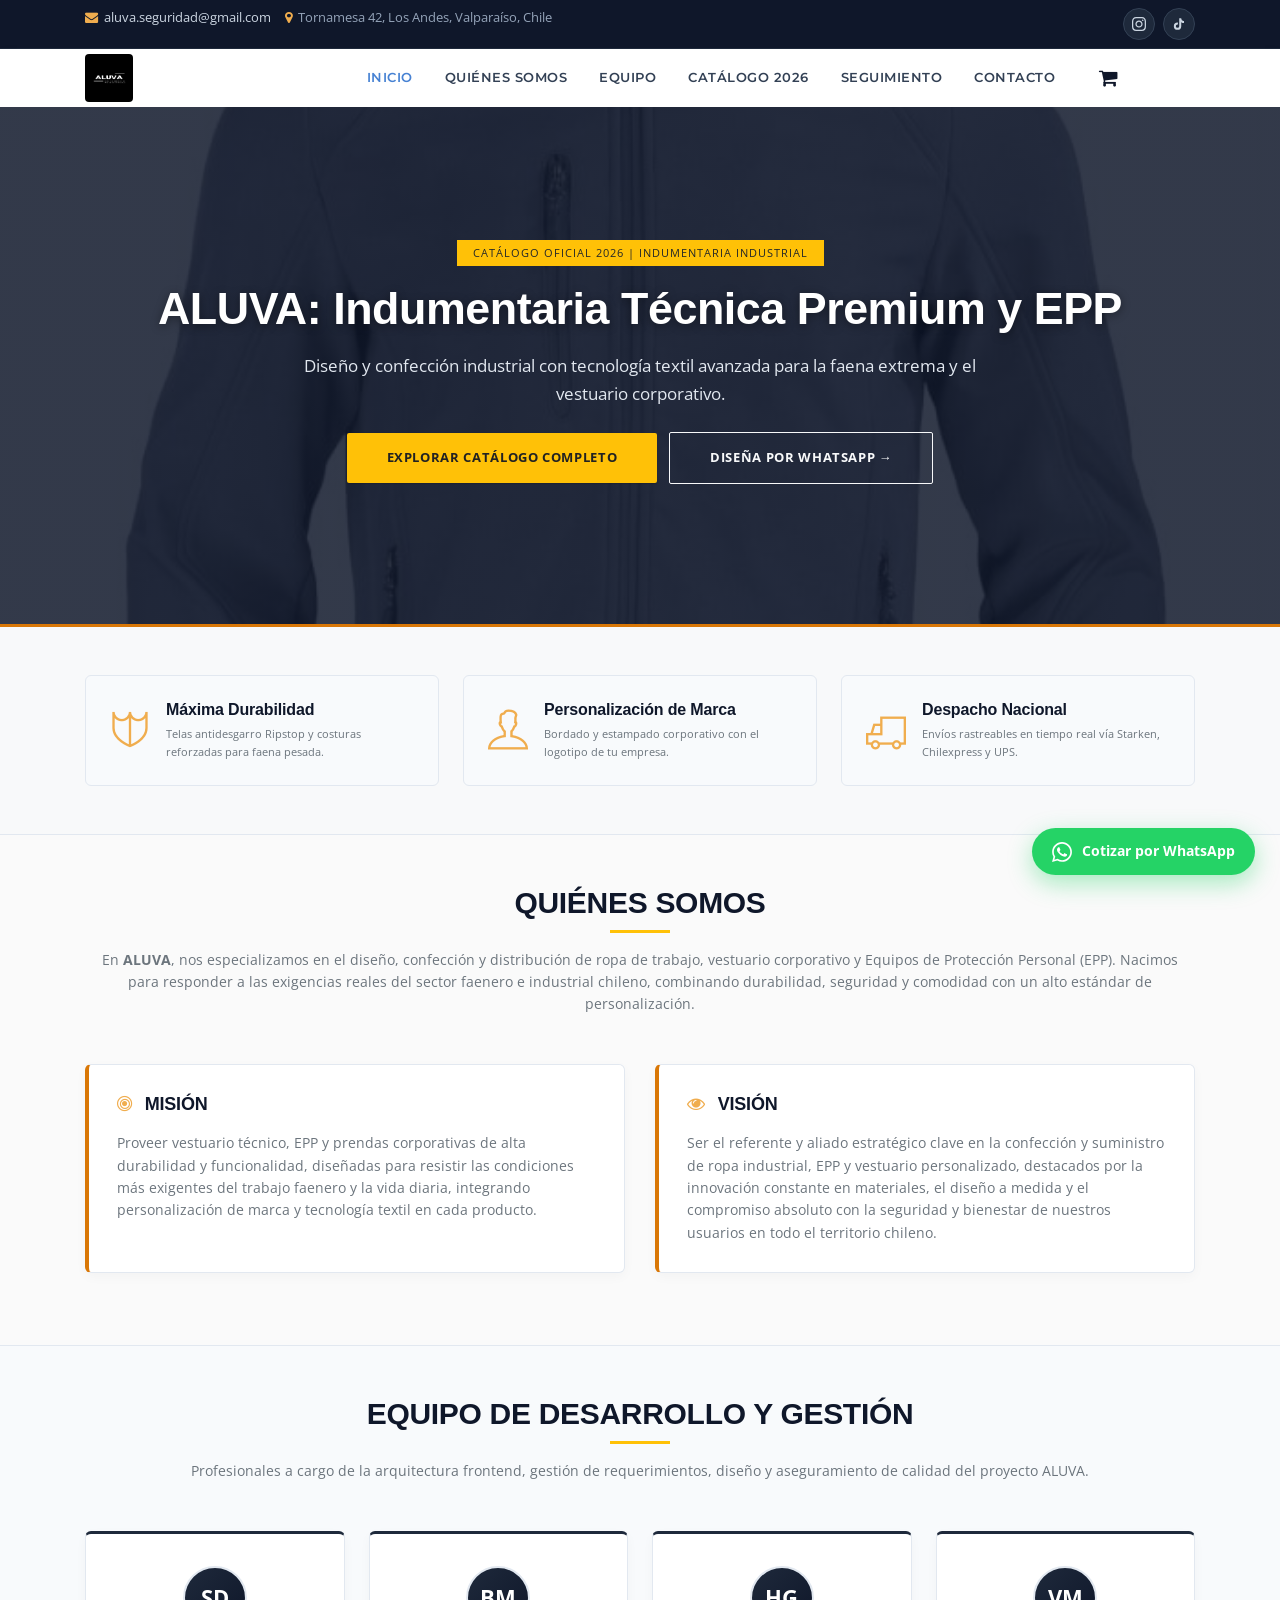
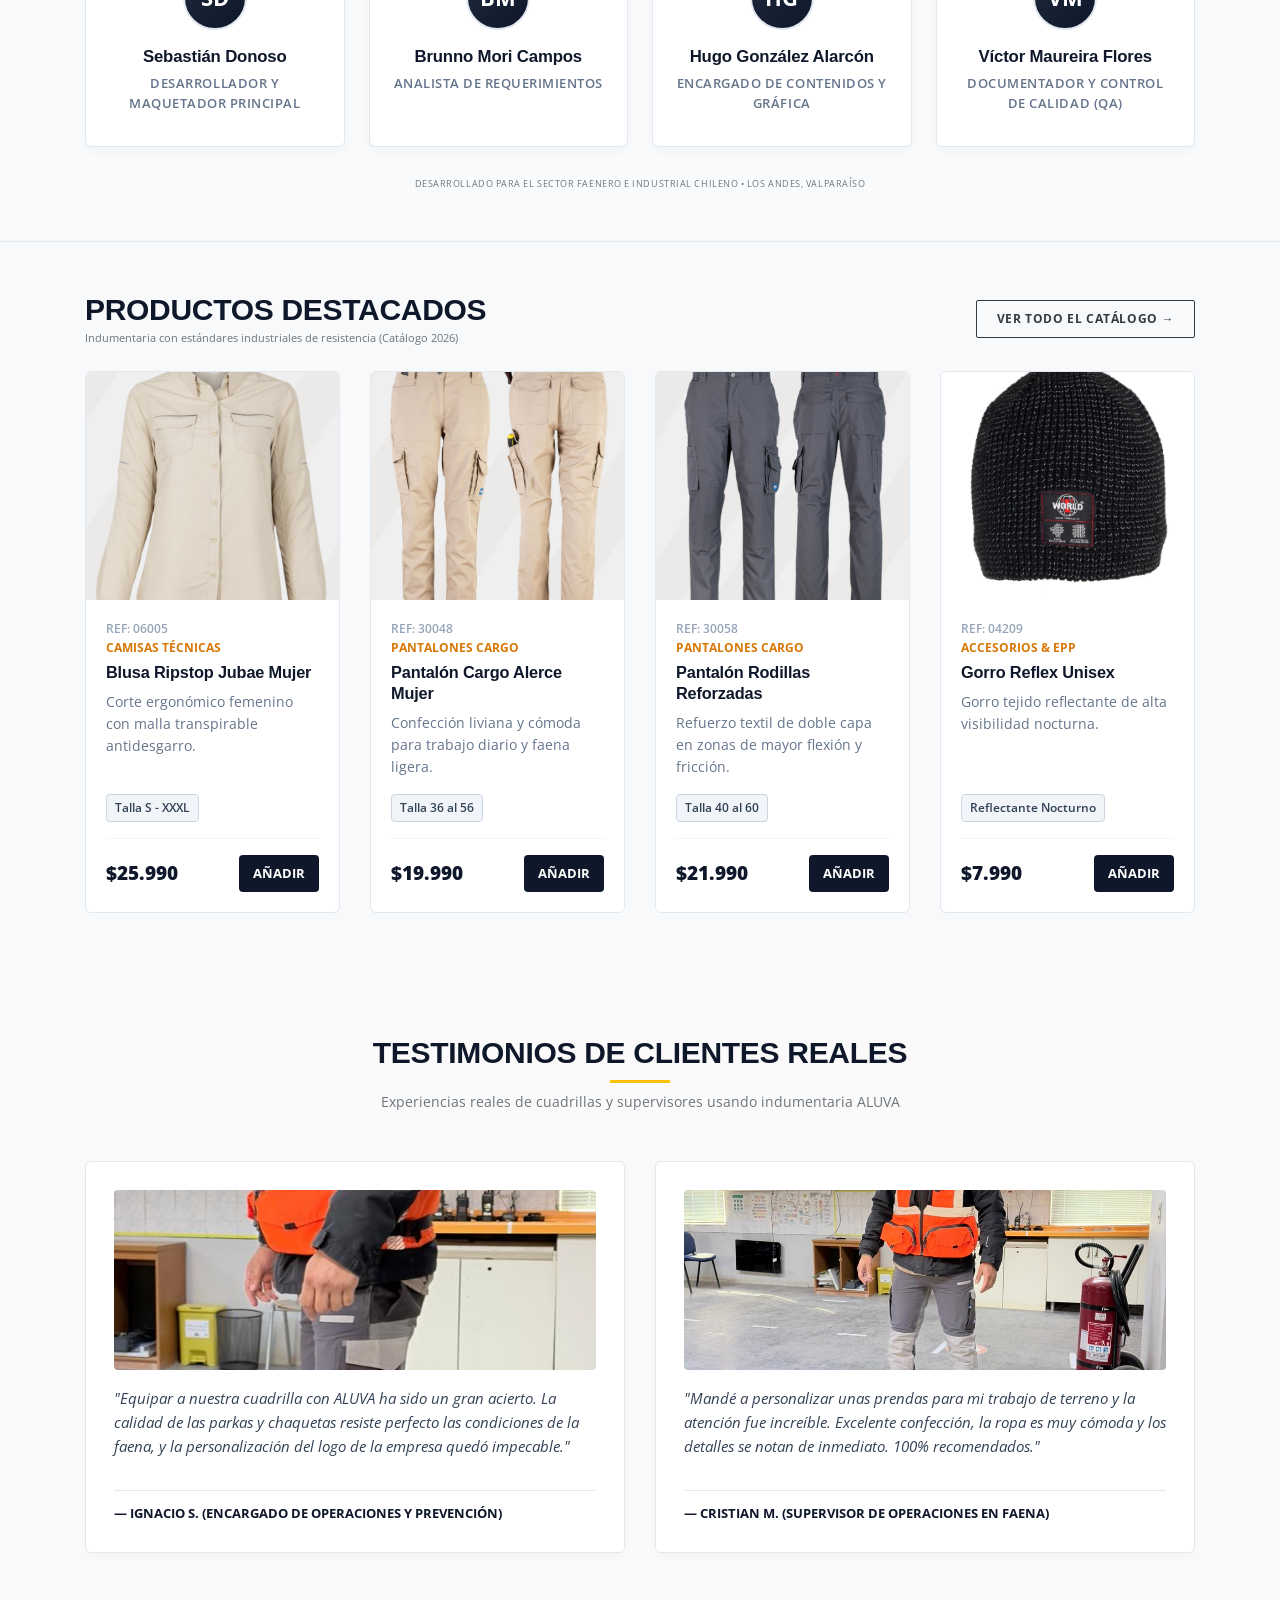
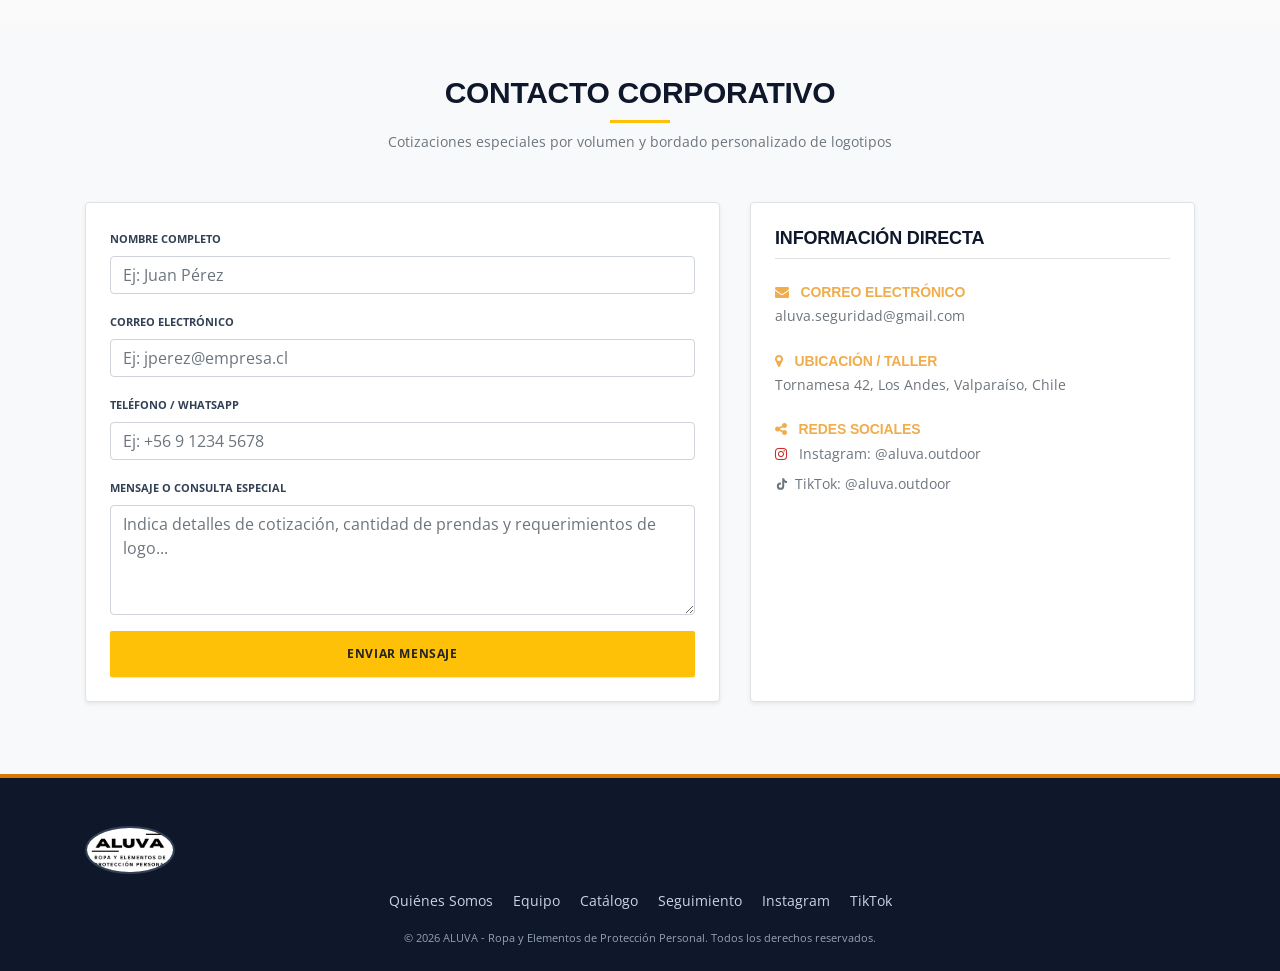
==== commit 1693c295: "Changes" ====
--- a/index.html
+++ b/index.html
@@ -127,6 +127,9 @@
                         <a class="nav-link" href="#nosotros">Quiénes Somos</a>
                     </li>
                     <li class="nav-item">
+                        <a class="nav-link" href="#equipo">Equipo</a>
+                    </li>
+                    <li class="nav-item">
                         <a class="nav-link" href="catalogo.html">Catálogo 2026</a>
                     </li>
                     <li class="nav-item">
@@ -147,13 +150,13 @@
     </nav>
     <!-- END NAVBAR -->
 
-    <!-- HERO BANNER -->
-    <section class="py-5 bg-dark text-white text-center position-relative" style="background: linear-gradient(rgba(15, 23, 42, 0.88), rgba(15, 23, 42, 0.88)), url('assets/images/CHAQUETA SOFSHEL 1.jpeg') center/cover no-repeat; min-height: 440px; display: flex; align-items: center;">
+    <!-- HERO BANNER (EFECTO PARALLAX - REQUERIMIENTO OBLIGATORIO) -->
+    <section id="hero-banner" class="hero-parallax-banner py-5 text-white text-center position-relative">
         <div class="container py-4">
-            <span class="badge badge-warning text-uppercase px-3 py-2 mb-3" style="letter-spacing: 1px;">Catálogo Oficial 2026</span>
-            <h1 class="display-4 font-weight-bold text-white mb-3">ALUVA: Ropa y Elementos de Protección Personal</h1>
+            <span class="badge badge-warning text-uppercase px-3 py-2 mb-3" style="letter-spacing: 1px;">Catálogo Oficial 2026 | Indumentaria Industrial</span>
+            <h1 class="display-4 font-weight-bold text-white mb-3">ALUVA: Indumentaria Técnica Premium y EPP</h1>
             <p class="lead text-light max-600 mx-auto mb-4">
-                Calidad, innovación en textiles y la resistencia que tu equipo necesita. Diseñamos y personalizamos cada prenda con la identidad de tu empresa o tus gustos personales.
+                Diseño y confección industrial con tecnología textil avanzada para la faena extrema y el vestuario corporativo.
             </p>
             <div>
                 <a href="catalogo.html" class="btn btn-warning btn-lg text-dark font-weight-bold text-uppercase px-4 mr-2 mb-2">Explorar Catálogo Completo</a>
@@ -161,36 +164,31 @@
             </div>
         </div>
     </section>
-
-    <!-- PILARES / CARACTERÍSTICAS -->
-    <section class="py-5 bg-light">
+    <!-- END HERO BANNER -->
+
+    <!-- PILARES / CARACTERÍSTICAS (CSS GRID & FLEXBOX) -->
+    <section id="pilares-section" class="py-5 bg-light">
         <div class="container">
-            <div class="row">
-                <div class="col-md-4 mb-4 mb-md-0">
-                    <div class="media align-items-center p-3 bg-white rounded shadow-sm">
-                        <i class="ti-shield text-warning display-4 mr-3"></i>
-                        <div class="media-body">
-                            <h5 class="mt-0 font-weight-bold">Máxima Durabilidad</h5>
-                            <p class="mb-0 text-muted small">Telas antidesgarro Ripstop y costuras reinforced para alta exigencia.</p>
-                        </div>
-                    </div>
-                </div>
-                <div class="col-md-4 mb-4 mb-md-0">
-                    <div class="media align-items-center p-3 bg-white rounded shadow-sm">
-                        <i class="ti-user text-warning display-4 mr-3"></i>
-                        <div class="media-body">
-                            <h5 class="mt-0 font-weight-bold">Personalización de Marca</h5>
-                            <p class="mb-0 text-muted small">Bordado y estampado corporativo con el logotipo de tu empresa.</p>
-                        </div>
-                    </div>
-                </div>
-                <div class="col-md-4">
-                    <div class="media align-items-center p-3 bg-white rounded shadow-sm">
-                        <i class="ti-truck text-warning display-4 mr-3"></i>
-                        <div class="media-body">
-                            <h5 class="mt-0 font-weight-bold">Despacho Nacional</h5>
-                            <p class="mb-0 text-muted small">Envíos rastreables en tiempo real vía Starken, Chilexpress y UPS.</p>
-                        </div>
+            <div class="pillars-grid-modern" id="pilares-grid">
+                <div class="pilar-card-aluva">
+                    <i class="ti-shield text-warning"></i>
+                    <div>
+                        <h5 class="mt-0 font-weight-bold mb-1">Máxima Durabilidad</h5>
+                        <p class="mb-0 text-muted small">Telas antidesgarro Ripstop y costuras reforzadas para faena pesada.</p>
+                    </div>
+                </div>
+                <div class="pilar-card-aluva">
+                    <i class="ti-user text-warning"></i>
+                    <div>
+                        <h5 class="mt-0 font-weight-bold mb-1">Personalización de Marca</h5>
+                        <p class="mb-0 text-muted small">Bordado y estampado corporativo con el logotipo de tu empresa.</p>
+                    </div>
+                </div>
+                <div class="pilar-card-aluva">
+                    <i class="ti-truck text-warning"></i>
+                    <div>
+                        <h5 class="mt-0 font-weight-bold mb-1">Despacho Nacional</h5>
+                        <p class="mb-0 text-muted small">Envíos rastreables en tiempo real vía Starken, Chilexpress y UPS.</p>
                     </div>
                 </div>
             </div>
@@ -205,7 +203,7 @@
                     <h2 class="font-weight-bold text-uppercase mb-2">Quiénes Somos</h2>
                     <div class="bg-warning mx-auto" style="height: 3px; width: 60px;"></div>
                     <p class="text-muted mt-3 max-700 mx-auto">
-                        En <strong>ALUVA</strong>, nos especializamos en el diseño, confección y distribución de ropa de trabajo, vestuario corporativo y Equipos de Protección Personal (EPP). Nacimos para responder a las exigencias reales del sector faenero e industrial, combinando durabilidad y comodidad con un alto estándar de personalización.
+                        En <strong>ALUVA</strong>, nos especializamos en el diseño, confección y distribución de ropa de trabajo, vestuario corporativo y Equipos de Protección Personal (EPP). Nacimos para responder a las exigencias reales del sector faenero e industrial chileno, combinando durabilidad, seguridad y comodidad con un alto estándar de personalización.
                     </p>
                 </div>
 
@@ -222,7 +220,7 @@
                         <div class="info-card-aluva">
                             <h4 class="font-weight-bold text-uppercase mb-3"><i class="fa fa-eye text-warning mr-2"></i> Visión</h4>
                             <p class="text-secondary mb-0">
-                                Ser el referente y aliado estratégico clave en la confección y suministro de ropa industrial, EPP y vestuario personalizado, destacados por la innovación constante en materiales, el diseño a medida y el compromiso absoluto con la seguridad y bienestar de nuestros usuarios.
+                                Ser el referente y aliado estratégico clave en la confección y suministro de ropa industrial, EPP y vestuario personalizado, destacados por la innovación constante en materiales, el diseño a medida y el compromiso absoluto con la seguridad y bienestar de nuestros usuarios en todo el territorio chileno.
                             </p>
                         </div>
                     </div>
@@ -230,11 +228,51 @@
             </div>
         </section>
 
-        <!-- PREVIEW DE CATÁLOGO DESTACADO (MUESTRA DE PRODUCTOS ÚNICOS) -->
-        <section class="py-5 bg-light">
+        <!-- SECCIÓN EQUIPO DE DESARROLLO Y GESTIÓN ALUVA -->
+        <section id="equipo" class="py-5" style="background-color: #f8fafc; border-top: 1px solid #e2e8f0; border-bottom: 1px solid #e2e8f0;">
             <div class="container">
-                <div class="d-flex justify-content-between align-items-center mb-4">
-                    <div>
+                <div class="text-center mb-5">
+                    <h2 class="font-weight-bold text-uppercase mb-2">Equipo de Desarrollo y Gestión</h2>
+                    <div class="bg-warning mx-auto" style="height: 3px; width: 60px;"></div>
+                    <p class="text-muted mt-3 max-700 mx-auto">
+                        Profesionales a cargo de la arquitectura frontend, gestión de requerimientos, diseño y aseguramiento de calidad del proyecto ALUVA.
+                    </p>
+                </div>
+
+                <div class="team-grid-modern" id="team-grid">
+                    <div class="team-card-aluva">
+                        <div class="team-avatar-placeholder">SD</div>
+                        <h5 class="team-name">Sebastián Donoso</h5>
+                        <span class="team-role">Desarrollador y Maquetador Principal</span>
+                    </div>
+                    <div class="team-card-aluva">
+                        <div class="team-avatar-placeholder">BM</div>
+                        <h5 class="team-name">Brunno Mori Campos</h5>
+                        <span class="team-role">Analista de Requerimientos</span>
+                    </div>
+                    <div class="team-card-aluva">
+                        <div class="team-avatar-placeholder">HG</div>
+                        <h5 class="team-name">Hugo González Alarcón</h5>
+                        <span class="team-role">Encargado de Contenidos y Gráfica</span>
+                    </div>
+                    <div class="team-card-aluva">
+                        <div class="team-avatar-placeholder">VM</div>
+                        <h5 class="team-name">Víctor Maureira Flores</h5>
+                        <span class="team-role">Documentador y Control de Calidad (QA)</span>
+                    </div>
+                </div>
+
+                <div class="text-center mt-4">
+                    <small class="text-muted text-uppercase" style="letter-spacing: 0.06em;">Desarrollado para el sector faenero e industrial chileno &bull; Los Andes, Valparaíso</small>
+                </div>
+            </div>
+        </section>
+
+        <!-- PREVIEW DE CATÁLOGO DESTACADO -->
+        <section id="productos-destacados" class="py-5 bg-light">
+            <div class="container">
+                <div class="d-flex justify-content-between align-items-center mb-4 flex-wrap">
+                    <div class="mb-2 mb-md-0">
                         <h2 class="font-weight-bold text-uppercase mb-0">Productos Destacados</h2>
                         <p class="text-muted mb-0 small">Indumentaria con estándares industriales de resistencia (Catálogo 2026)</p>
                     </div>
@@ -325,7 +363,7 @@
             </div>
         </section>
 
-        <!-- SECCIÓN TESTIMONIOS CON FOTOS REALES DE CLIENTES -->
+        <!-- SECCIÓN TESTIMONIOS CON CLIENTES REALES -->
         <section id="testimonios" class="py-5">
             <div class="container">
                 <div class="text-center mb-5">
@@ -429,6 +467,10 @@
         <div class="container text-center">
             <img src="assets/images/ALUVA TIMBRE.jpeg" alt="Timbre Oficial ALUVA" class="footer-timbre-img mb-3">
             <ul class="list-inline mb-3">
+                <li class="list-inline-item mr-3"><a href="#nosotros">Quiénes Somos</a></li>
+                <li class="list-inline-item mr-3"><a href="#equipo">Equipo</a></li>
+                <li class="list-inline-item mr-3"><a href="catalogo.html">Catálogo</a></li>
+                <li class="list-inline-item mr-3"><a href="seguimiento.html">Seguimiento</a></li>
                 <li class="list-inline-item mr-3"><a href="https://www.instagram.com/aluva.outdoor" target="_blank" rel="noopener">Instagram</a></li>
                 <li class="list-inline-item"><a href="https://www.tiktok.com/@aluva.outdoor" target="_blank" rel="noopener">TikTok</a></li>
             </ul>
--- a/css/custom-aluva.css
+++ b/css/custom-aluva.css
@@ -1,39 +1,85 @@
 /* ==========================================================================
    ALUVA - PERSONALIZACIÓN SOBRE TEMPLATE CLASSIC SHOP (ASSAN / BOOTSTRAP 4)
+   Arquitectura Mobile-First, CSS Flexbox & Grid, Efecto Parallax y Box Model Estricto
    ========================================================================== */
 
+/* --------------------------------------------------------------------------
+   1. VARIABLES DE MARCA Y RESET (BOX MODEL ESTRICTO)
+   -------------------------------------------------------------------------- */
 :root {
   --aluva-primary: #1e293b;
-  --aluva-accent: #d97706; /* Naranjo Industrial de Seguridad */
+  --aluva-accent: #d97706; /* Naranjo Industrial de Seguridad / Faena */
+  --aluva-accent-hover: #b45309;
   --aluva-dark: #0f172a;
   --aluva-light: #f8fafc;
   --aluva-border: #e2e8f0;
   --aluva-text: #334155;
-}
-
-/* Ajustes globales */
+  --aluva-text-muted: #64748b;
+  --aluva-white: #ffffff;
+  
+  --font-base: 'Open Sans', -apple-system, BlinkMacSystemFont, 'Segoe UI', Roboto, sans-serif;
+  --font-heading: -apple-system, BlinkMacSystemFont, 'Segoe UI', Roboto, sans-serif;
+  --transition-speed: 0.25s ease;
+}
+
+/* Box Model Estricto */
+*,
+*::before,
+*::after {
+  box-sizing: border-box;
+  margin: 0;
+  padding: 0;
+}
+
+/* Ajustes globales Mobile-First */
 body {
-  font-family: 'Open Sans', -apple-system, BlinkMacSystemFont, 'Segoe UI', Roboto, sans-serif;
+  font-family: var(--font-base);
   color: var(--aluva-text);
-  background-color: #ffffff;
+  background-color: #fafafa;
+  line-height: 1.6;
   overflow-x: hidden;
-}
-
-/* Logo Oficial en Header */
+  -webkit-font-smoothing: antialiased;
+  -moz-osx-font-smoothing: grayscale;
+}
+
+h1, h2, h3, h4, h5, h6 {
+  font-family: var(--font-heading);
+  color: var(--aluva-dark);
+  letter-spacing: -0.01em;
+}
+
+img {
+  max-width: 100%;
+  height: auto;
+  display: block;
+}
+
+a {
+  color: inherit;
+  text-decoration: none;
+  transition: color var(--transition-speed);
+}
+
+a:hover {
+  text-decoration: none;
+}
+
+/* --------------------------------------------------------------------------
+   2. HEADER & TOP BAR CORPORATIVA (FLEXBOX RESPONSIVO)
+   -------------------------------------------------------------------------- */
 .navbar-brand .official-brand-logo {
-  max-height: 52px;
+  max-height: 48px;
   width: auto;
   object-fit: contain;
   border-radius: 4px;
 }
 
-/* TOP BAR CORPORATIVA */
 .top-bar.light {
-  background-color: #0f172a !important;
+  background-color: var(--aluva-dark) !important;
   color: #94a3b8;
-  border-bottom: 1px solid #1e293b;
+  border-bottom: 1px solid var(--aluva-primary);
   padding: 8px 0;
-  font-size: 0.85rem;
+  font-size: 0.82rem;
   line-height: 1.4;
 }
 
@@ -41,17 +87,10 @@
   display: flex !important;
   align-items: center !important;
   flex-wrap: wrap !important;
-  gap: 18px !important;
+  gap: 14px !important;
   margin: 0 !important;
   padding: 0 !important;
   list-style: none !important;
-}
-
-.top-bar .top-contact-links li {
-  display: inline-flex !important;
-  align-items: center !important;
-  vertical-align: middle !important;
-  margin: 0 !important;
 }
 
 .top-bar .top-link-email {
@@ -60,19 +99,10 @@
   gap: 6px !important;
   color: #cbd5e1 !important;
   text-decoration: none !important;
-  vertical-align: middle !important;
 }
 
 .top-bar .top-link-email:hover {
   color: #f59e0b !important;
-}
-
-.top-bar .top-contact-links i {
-  display: inline-block !important;
-  font-size: 0.95rem !important;
-  margin-right: 6px !important;
-  vertical-align: middle !important;
-  line-height: 1 !important;
 }
 
 .top-bar .top-location-item {
@@ -82,7 +112,7 @@
   color: #94a3b8 !important;
 }
 
-/* REDES SOCIALES EN TOP BAR (INSTAGRAM Y TIKTOK HARMONIOSOS) */
+/* Redes Sociales en Top Bar */
 .top-social-list {
   display: flex !important;
   align-items: center !important;
@@ -99,10 +129,9 @@
   width: 32px !important;
   height: 32px !important;
   border-radius: 50% !important;
-  background-color: #1e293b !important;
+  background-color: var(--aluva-primary) !important;
   color: #cbd5e1 !important;
-  transition: all 0.25s ease !important;
-  text-decoration: none !important;
+  transition: all var(--transition-speed) !important;
   border: 1px solid #334155 !important;
 }
 
@@ -128,80 +157,56 @@
   box-shadow: 0 4px 10px rgba(0, 242, 254, 0.35);
 }
 
-/* BOTÓN FLOTANTE DE WHATSAPP */
-.whatsapp-float-btn {
-  position: fixed;
-  bottom: 25px;
-  right: 25px;
-  background-color: #25d366;
-  color: #ffffff;
-  border-radius: 50px;
-  padding: 12px 20px;
-  font-weight: 700;
-  font-size: 0.88rem;
-  display: flex;
-  align-items: center;
-  gap: 10px;
-  box-shadow: 0 8px 24px rgba(37, 211, 102, 0.4);
-  z-index: 999;
-  transition: transform 0.25s ease, background-color 0.25s ease;
-  text-decoration: none !important;
-}
-
-.whatsapp-float-btn:hover {
-  background-color: #128c7e;
-  color: #ffffff;
-  transform: translateY(-4px) scale(1.03);
-}
-
-.whatsapp-float-btn svg {
-  width: 20px;
-  height: 20px;
-  fill: currentColor;
-}
-
-/* NAVEGACIÓN PRINCIPAL */
+/* --------------------------------------------------------------------------
+   3. NAVEGACIÓN PRINCIPAL
+   -------------------------------------------------------------------------- */
+.navbar-light {
+  background-color: #ffffff !important;
+  border-bottom: 1px solid var(--aluva-border);
+  box-shadow: 0 2px 10px rgba(0,0,0,0.03);
+}
+
 .navbar-light .navbar-nav .nav-link {
   font-weight: 600;
   text-transform: uppercase;
-  font-size: 0.88rem;
+  font-size: 0.84rem;
   letter-spacing: 0.5px;
-  color: #334155;
-  padding: 1rem 1.2rem;
+  color: var(--aluva-text);
+  padding: 0.8rem 1rem;
 }
 
 .navbar-light .navbar-nav .nav-link.active,
 .navbar-light .navbar-nav .nav-link:hover {
-  color: #d97706;
-}
-
-/* BOTÓN CARRITO EN HEADER */
+  color: var(--aluva-accent);
+}
+
+/* Carrito Trigger */
 .cart-trigger-btn {
   position: relative;
   background: transparent;
   border: none;
   cursor: pointer;
   font-size: 1.25rem;
-  color: #0f172a;
+  color: var(--aluva-dark);
   padding: 8px 12px;
   display: inline-flex;
   align-items: center;
   gap: 6px;
-  transition: color 0.2s, transform 0.2s;
+  transition: color var(--transition-speed), transform var(--transition-speed);
 }
 
 .cart-trigger-btn:hover {
-  color: #d97706;
-  transform: scale(1.08);
+  color: var(--aluva-accent);
+  transform: scale(1.06);
 }
 
 .cart-badge-count {
-  background-color: #d97706;
-  color: #ffffff;
-  font-size: 0.75rem;
+  background-color: var(--aluva-accent);
+  color: #ffffff;
+  font-size: 0.72rem;
   font-weight: 700;
   border-radius: 50%;
-  padding: 2px 7px;
+  padding: 2px 6px;
   line-height: 1;
   position: absolute;
   top: 2px;
@@ -209,7 +214,516 @@
   box-shadow: 0 2px 4px rgba(0,0,0,0.15);
 }
 
-/* OFF-CANVAS / DRAWER DE CARRITO ("TU PEDIDO") - SOLO CLICK */
+/* --------------------------------------------------------------------------
+   4. HERO BANNER - PARALLAX EFFECT (REQUERIMIENTO OBLIGATORIO)
+   -------------------------------------------------------------------------- */
+#hero-banner.hero-parallax-banner,
+.hero-parallax-banner {
+  position: relative;
+  min-height: 480px;
+  display: flex;
+  align-items: center;
+  justify-content: center;
+  text-align: center;
+  color: #ffffff !important;
+  background-image: linear-gradient(rgba(15, 23, 42, 0.85), rgba(15, 23, 42, 0.85)), url('../assets/images/CHAQUETA SOFSHEL 1.jpeg');
+  background-attachment: fixed !important;
+  background-position: center center !important;
+  background-repeat: no-repeat !important;
+  background-size: cover !important;
+  overflow: hidden;
+  border-bottom: 3px solid var(--aluva-accent);
+}
+
+.hero-parallax-banner h1 {
+  font-size: 2.2rem;
+  font-weight: 800;
+  color: #ffffff !important;
+  text-shadow: 0 2px 10px rgba(0,0,0,0.4);
+}
+
+.hero-parallax-banner p.lead {
+  font-size: 1.05rem;
+  color: #e2e8f0 !important;
+  max-width: 680px;
+  margin: 0 auto;
+}
+
+/* Fallback Parallax para dispositivos con scroll inercial móvil */
+@media (max-width: 767px) {
+  #hero-banner.hero-parallax-banner,
+  .hero-parallax-banner {
+    min-height: 420px;
+    background-attachment: scroll !important; /* Mejora rendimiento en GPU móvil */
+  }
+  .hero-parallax-banner h1 {
+    font-size: 1.75rem;
+  }
+}
+
+@media (min-width: 768px) {
+  #hero-banner.hero-parallax-banner,
+  .hero-parallax-banner {
+    min-height: 520px;
+  }
+  .hero-parallax-banner h1 {
+    font-size: 2.8rem;
+  }
+}
+
+/* --------------------------------------------------------------------------
+   5. PILARES / PROPUESTA DE VALOR (CSS GRID & FLEXBOX)
+   -------------------------------------------------------------------------- */
+#pilares-section {
+  background-color: #ffffff;
+  border-bottom: 1px solid var(--aluva-border);
+}
+
+.pillars-grid-modern {
+  display: grid;
+  grid-template-columns: 1fr;
+  gap: 1.5rem;
+}
+
+@media (min-width: 768px) {
+  .pillars-grid-modern {
+    grid-template-columns: repeat(3, 1fr);
+  }
+}
+
+.pilar-card-aluva {
+  background-color: var(--aluva-light);
+  border: 1px solid var(--aluva-border);
+  border-radius: 6px;
+  padding: 1.5rem;
+  display: flex;
+  align-items: center;
+  gap: 1rem;
+  transition: transform var(--transition-speed), box-shadow var(--transition-speed);
+}
+
+.pilar-card-aluva:hover {
+  transform: translateY(-3px);
+  box-shadow: 0 8px 20px rgba(0,0,0,0.05);
+}
+
+.pilar-card-aluva i {
+  color: var(--aluva-accent);
+  font-size: 2.5rem;
+  flex-shrink: 0;
+}
+
+/* --------------------------------------------------------------------------
+   6. QUIÉNES SOMOS, MISIÓN Y VISIÓN
+   -------------------------------------------------------------------------- */
+.info-card-aluva {
+  background-color: #ffffff;
+  border: 1px solid var(--aluva-border);
+  border-left: 4px solid var(--aluva-accent);
+  padding: 1.75rem;
+  border-radius: 6px;
+  box-shadow: 0 4px 12px rgba(0,0,0,0.03);
+  height: 100%;
+}
+
+.info-card-aluva h4 {
+  font-weight: 700;
+  color: var(--aluva-dark);
+}
+
+.info-card-aluva i {
+  color: var(--aluva-accent);
+}
+
+/* --------------------------------------------------------------------------
+   7. SECCIÓN EQUIPO DE DESARROLLO Y GESTIÓN (REGLA DE EVALUACIÓN)
+   -------------------------------------------------------------------------- */
+#equipo-section {
+  background-color: var(--aluva-light);
+  border-top: 1px solid var(--aluva-border);
+  border-bottom: 1px solid var(--aluva-border);
+}
+
+.team-grid-modern {
+  display: grid;
+  grid-template-columns: 1fr;
+  gap: 1.5rem;
+}
+
+@media (min-width: 576px) {
+  .team-grid-modern {
+    grid-template-columns: repeat(2, 1fr);
+  }
+}
+
+@media (min-width: 992px) {
+  .team-grid-modern {
+    grid-template-columns: repeat(4, 1fr);
+  }
+}
+
+.team-card-aluva {
+  background-color: #ffffff;
+  border: 1px solid var(--aluva-border);
+  border-top: 3px solid var(--aluva-primary);
+  border-radius: 6px;
+  padding: 2rem 1.25rem;
+  text-align: center;
+  box-shadow: 0 4px 12px rgba(0,0,0,0.03);
+  transition: transform var(--transition-speed), border-color var(--transition-speed), box-shadow var(--transition-speed);
+  display: flex;
+  flex-direction: column;
+  align-items: center;
+  height: 100%;
+}
+
+.team-card-aluva:hover {
+  transform: translateY(-4px);
+  border-top-color: var(--aluva-accent);
+  box-shadow: 0 8px 25px rgba(0,0,0,0.08);
+}
+
+.team-avatar-placeholder {
+  width: 64px;
+  height: 64px;
+  border-radius: 50%;
+  background: linear-gradient(135deg, var(--aluva-primary), var(--aluva-dark));
+  color: #ffffff;
+  display: inline-flex;
+  align-items: center;
+  justify-content: center;
+  font-size: 1.4rem;
+  font-weight: 700;
+  margin-bottom: 1rem;
+  border: 2px solid var(--aluva-border);
+}
+
+.team-card-aluva .team-name {
+  font-size: 1.05rem;
+  font-weight: 700;
+  color: var(--aluva-dark);
+  margin-bottom: 0.35rem;
+}
+
+.team-card-aluva .team-role {
+  font-size: 0.8rem;
+  font-weight: 600;
+  color: var(--aluva-text-muted);
+  text-transform: uppercase;
+  letter-spacing: 0.04em;
+}
+
+/* --------------------------------------------------------------------------
+   8. CATÁLOGO Y PRODUCTOS (GRID MULTICRITERIO RESPONSIVO)
+   -------------------------------------------------------------------------- */
+.catalog-filter-btn {
+  font-weight: 700;
+  text-transform: uppercase;
+  font-size: 0.78rem;
+  letter-spacing: 0.5px;
+  padding: 8px 16px;
+  border-radius: 30px;
+  margin: 4px;
+  transition: all var(--transition-speed);
+}
+
+.catalog-grid-modern {
+  display: grid;
+  grid-template-columns: 1fr;
+  gap: 1.5rem;
+}
+
+@media (min-width: 576px) {
+  .catalog-grid-modern {
+    grid-template-columns: repeat(2, 1fr);
+  }
+}
+
+@media (min-width: 992px) {
+  .catalog-grid-modern {
+    grid-template-columns: repeat(4, 1fr);
+  }
+}
+
+.product-card-aluva {
+  border: 1px solid var(--aluva-border);
+  border-radius: 6px;
+  overflow: hidden;
+  background-color: #ffffff;
+  transition: transform var(--transition-speed), box-shadow var(--transition-speed);
+  height: 100%;
+  display: flex;
+  flex-direction: column;
+}
+
+.product-card-aluva:hover {
+  transform: translateY(-4px);
+  box-shadow: 0 10px 25px rgba(0,0,0,0.08);
+}
+
+.product-card-aluva .product-thumb {
+  position: relative;
+  width: 100%;
+  padding-top: 90%;
+  overflow: hidden;
+  background-color: #f1f5f9;
+}
+
+.product-card-aluva .product-thumb img {
+  position: absolute;
+  top: 0;
+  left: 0;
+  width: 100%;
+  height: 100%;
+  object-fit: cover;
+  transition: transform 0.3s ease;
+}
+
+.product-card-aluva:hover .product-thumb img {
+  transform: scale(1.05);
+}
+
+.product-card-aluva .product-content {
+  padding: 1.25rem;
+  display: flex;
+  flex-direction: column;
+  flex-grow: 1;
+}
+
+.product-card-aluva .product-ref {
+  font-size: 0.72rem;
+  font-weight: 600;
+  color: #94a3b8;
+  text-transform: uppercase;
+}
+
+.product-card-aluva .product-category {
+  font-size: 0.75rem;
+  font-weight: 700;
+  text-transform: uppercase;
+  color: var(--aluva-accent);
+  margin-bottom: 4px;
+}
+
+.product-card-aluva .product-title {
+  font-size: 1.02rem;
+  font-weight: 700;
+  color: var(--aluva-dark);
+  margin-bottom: 0.5rem;
+}
+
+.product-card-aluva .product-desc {
+  font-size: 0.86rem;
+  color: var(--aluva-text-muted);
+  margin-bottom: 1rem;
+  flex-grow: 1;
+}
+
+.product-card-aluva .product-fabric-badge {
+  display: inline-block;
+  font-size: 0.72rem;
+  font-weight: 600;
+  background-color: #f1f5f9;
+  color: var(--aluva-text);
+  padding: 4px 8px;
+  border-radius: 4px;
+  border: 1px solid #cbd5e1;
+  margin-bottom: 1rem;
+  align-self: flex-start;
+}
+
+.product-card-aluva .product-footer {
+  display: flex;
+  justify-content: space-between;
+  align-items: center;
+  border-top: 1px solid #f1f5f9;
+  padding-top: 1rem;
+}
+
+.product-card-aluva .price {
+  font-size: 1.2rem;
+  font-weight: 800;
+  color: var(--aluva-dark);
+}
+
+.btn-add-cart-aluva {
+  background-color: var(--aluva-dark);
+  color: #ffffff;
+  font-size: 0.8rem;
+  font-weight: 700;
+  text-transform: uppercase;
+  padding: 8px 14px;
+  border-radius: 4px;
+  border: none;
+  cursor: pointer;
+  transition: background-color var(--transition-speed);
+}
+
+.btn-add-cart-aluva:hover {
+  background-color: var(--aluva-accent);
+}
+
+/* --------------------------------------------------------------------------
+   9. TESTIMONIOS (CLIENTES REALES)
+   -------------------------------------------------------------------------- */
+.testimonial-card-aluva {
+  background-color: #ffffff;
+  border: 1px solid var(--aluva-border);
+  padding: 1.75rem;
+  border-radius: 6px;
+  height: 100%;
+  display: flex;
+  flex-direction: column;
+  box-shadow: 0 4px 12px rgba(0,0,0,0.03);
+}
+
+.testimonial-img-wrapper {
+  width: 100%;
+  height: 180px;
+  overflow: hidden;
+  border-radius: 4px;
+  margin-bottom: 1rem;
+}
+
+.testimonial-img-wrapper img {
+  width: 100%;
+  height: 100%;
+  object-fit: cover;
+}
+
+.testimonial-card-aluva p {
+  font-style: italic;
+  color: var(--aluva-text);
+  font-size: 0.94rem;
+  line-height: 1.6;
+  flex-grow: 1;
+}
+
+.testimonial-card-aluva footer {
+  font-weight: 700;
+  font-size: 0.82rem;
+  text-transform: uppercase;
+  color: var(--aluva-dark);
+  margin-top: 1rem;
+  border-top: 1px solid var(--aluva-border);
+  padding-top: 0.75rem;
+}
+
+/* --------------------------------------------------------------------------
+   10. MÓDULO DE SEGUIMIENTO (LOGÍSTICA DE ENVÍOS)
+   -------------------------------------------------------------------------- */
+.tracking-card-aluva {
+  max-width: 650px;
+  margin: 0 auto;
+  background-color: #ffffff;
+  border: 1px solid var(--aluva-border);
+  border-radius: 8px;
+  padding: 2rem;
+  box-shadow: 0 10px 30px rgba(0,0,0,0.05);
+}
+
+.tracking-form-group {
+  display: flex;
+  margin-bottom: 1.5rem;
+}
+
+.tracking-form-group input {
+  flex-grow: 1;
+  padding: 12px 16px;
+  border: 2px solid #cbd5e1;
+  border-right: none;
+  border-radius: 6px 0 0 6px;
+  font-size: 0.95rem;
+  outline: none;
+}
+
+.tracking-form-group input:focus {
+  border-color: var(--aluva-accent);
+}
+
+.tracking-form-group button {
+  background-color: var(--aluva-dark);
+  color: #ffffff;
+  padding: 12px 24px;
+  font-weight: 700;
+  text-transform: uppercase;
+  border: 2px solid var(--aluva-dark);
+  border-radius: 0 6px 6px 0;
+  cursor: pointer;
+  transition: background-color var(--transition-speed);
+}
+
+.tracking-form-group button:hover {
+  background-color: var(--aluva-accent);
+  border-color: var(--aluva-accent);
+}
+
+.tracking-result-box {
+  background-color: var(--aluva-light);
+  border: 1px solid #cbd5e1;
+  border-radius: 6px;
+  padding: 1.5rem;
+  display: none;
+}
+
+.tracking-result-box.active {
+  display: block;
+}
+
+.tracking-steps-nav {
+  display: flex;
+  justify-content: space-between;
+  margin-top: 1.5rem;
+  position: relative;
+}
+
+.tracking-steps-nav::before {
+  content: '';
+  position: absolute;
+  top: 18px;
+  left: 10%;
+  right: 10%;
+  height: 3px;
+  background-color: #cbd5e1;
+  z-index: 1;
+}
+
+.tracking-step-item {
+  position: relative;
+  z-index: 2;
+  text-align: center;
+}
+
+.tracking-step-item .circle-node {
+  width: 36px;
+  height: 36px;
+  border-radius: 50%;
+  background-color: #cbd5e1;
+  color: #ffffff;
+  display: flex;
+  align-items: center;
+  justify-content: center;
+  font-weight: 700;
+  margin: 0 auto 8px auto;
+}
+
+.tracking-step-item.completed .circle-node {
+  background-color: #10b981;
+}
+
+.tracking-step-item.active .circle-node {
+  background-color: var(--aluva-accent);
+}
+
+.tracking-step-item .step-text {
+  font-size: 0.78rem;
+  font-weight: 600;
+  color: #64748b;
+}
+
+/* --------------------------------------------------------------------------
+   11. DRAWER CARRITO OFF-CANVAS ("TU PEDIDO")
+   -------------------------------------------------------------------------- */
 aside.pushy {
   position: fixed !important;
   top: 0 !important;
@@ -217,7 +731,7 @@
   width: 380px !important;
   max-width: 90vw !important;
   height: 100vh !important;
-  background-color: #0f172a !important;
+  background-color: var(--aluva-dark) !important;
   color: #ffffff !important;
   z-index: 99999 !important;
   box-shadow: -6px 0 30px rgba(0, 0, 0, 0.45) !important;
@@ -235,11 +749,10 @@
   visibility: visible !important;
 }
 
-/* Header del Carrito */
 .pushy .cart-header-title {
   padding: 1.25rem 1.5rem;
-  background-color: #0f172a;
-  border-bottom: 1px solid #1e293b;
+  background-color: var(--aluva-dark);
+  border-bottom: 1px solid var(--aluva-primary);
   display: flex;
   justify-content: space-between;
   align-items: center;
@@ -252,81 +765,17 @@
   font-weight: 700;
   margin: 0;
   text-transform: uppercase;
-  display: flex;
-  align-items: center;
-  gap: 8px;
-}
-
-.pushy .pushy-link-close {
-  color: #94a3b8;
-  font-size: 1.3rem;
-  cursor: pointer;
-  transition: color 0.2s;
-}
-
-.pushy .pushy-link-close:hover {
-  color: #f59e0b;
-}
-
-/* Cuerpo del Carrito */
+}
+
 .pushy .cart-body {
   padding: 1.5rem;
   flex-grow: 1;
   overflow-y: auto;
 }
 
-.cart-item-row {
-  display: flex;
-  align-items: center;
-  gap: 12px;
-  padding-bottom: 1rem;
-  margin-bottom: 1rem;
-  border-bottom: 1px solid #1e293b;
-}
-
-.cart-item-row img {
-  width: 65px;
-  height: 65px;
-  object-fit: cover;
-  border-radius: 4px;
-  border: 1px solid #334155;
-  flex-shrink: 0;
-}
-
-.cart-item-row .item-info {
-  flex-grow: 1;
-}
-
-.cart-item-row .item-info h5 {
-  font-size: 0.92rem;
-  color: #f8fafc;
-  margin: 0 0 4px 0;
-  font-weight: 600;
-}
-
-.cart-item-row .item-info p {
-  color: #cbd5e1;
-  font-size: 0.85rem;
-  margin: 0;
-}
-
-.cart-item-row .btn-remove {
-  color: #ef4444;
-  background: transparent;
-  border: none;
-  cursor: pointer;
-  font-size: 1.1rem;
-  padding: 4px;
-}
-
-.cart-item-row .btn-remove:hover {
-  color: #f87171;
-}
-
-/* Footer del Carrito */
 .cart-footer-box {
   padding: 1.25rem 1.5rem;
-  background-color: #1e293b;
+  background-color: var(--aluva-primary);
   border-top: 1px solid #334155;
   flex-shrink: 0;
 }
@@ -339,21 +788,16 @@
 
 .coupon-group input {
   flex-grow: 1;
-  background-color: #0f172a;
+  background-color: var(--aluva-dark);
   border: 1px solid #475569;
   color: #ffffff;
   padding: 8px 12px;
   font-size: 0.85rem;
   border-radius: 4px;
-  outline: none;
-}
-
-.coupon-group input:focus {
-  border-color: #d97706;
 }
 
 .coupon-group button {
-  background-color: #d97706;
+  background-color: var(--aluva-accent);
   color: #ffffff;
   border: none;
   padding: 8px 14px;
@@ -361,37 +805,11 @@
   font-weight: 600;
   border-radius: 4px;
   cursor: pointer;
-  transition: background-color 0.2s;
-}
-
-.coupon-group button:hover {
-  background-color: #b45309;
-}
-
-.cart-totals-summary {
-  font-size: 0.92rem;
-  color: #cbd5e1;
-  margin-bottom: 1rem;
-}
-
-.cart-totals-summary div {
-  display: flex;
-  justify-content: space-between;
-  margin-bottom: 6px;
-}
-
-.cart-totals-summary .grand-total-line {
-  font-size: 1.15rem;
-  font-weight: 700;
-  color: #ffffff;
-  border-top: 1px solid #475569;
-  padding-top: 8px;
-  margin-top: 8px;
 }
 
 .btn-checkout-aluva {
   width: 100%;
-  background-color: #d97706;
+  background-color: var(--aluva-accent);
   color: #ffffff;
   font-weight: 700;
   text-transform: uppercase;
@@ -400,317 +818,21 @@
   border-radius: 4px;
   letter-spacing: 1px;
   cursor: pointer;
-  transition: background-color 0.2s;
+  transition: background-color var(--transition-speed);
 }
 
 .btn-checkout-aluva:hover {
-  background-color: #b45309;
-}
-
-/* FILTROS DE CATEGORÍA EN CATÁLOGO */
-.catalog-filter-btn {
-  font-weight: 700;
-  text-transform: uppercase;
-  font-size: 0.8rem;
-  letter-spacing: 0.5px;
-  padding: 8px 16px;
-  border-radius: 30px;
-  margin: 4px;
-}
-
-/* Tarjetas de Producto en Catálogo */
-.product-card-aluva {
-  border: 1px solid #e2e8f0;
-  border-radius: 6px;
-  overflow: hidden;
-  background-color: #ffffff;
-  transition: transform 0.25s ease, box-shadow 0.25s ease;
-  height: 100%;
-  display: flex;
-  flex-direction: column;
-}
-
-.product-card-aluva:hover {
-  transform: translateY(-4px);
-  box-shadow: 0 10px 25px rgba(0,0,0,0.08);
-}
-
-.product-card-aluva .product-thumb {
-  position: relative;
-  width: 100%;
-  padding-top: 100%;
-  overflow: hidden;
-  background-color: #f1f5f9;
-}
-
-.product-card-aluva .product-thumb img {
-  position: absolute;
-  top: 0;
-  left: 0;
-  width: 100%;
-  height: 100%;
-  object-fit: cover;
-  transition: transform 0.3s ease;
-}
-
-.product-card-aluva:hover .product-thumb img {
-  transform: scale(1.05);
-}
-
-.product-card-aluva .product-content {
-  padding: 1.25rem;
-  display: flex;
-  flex-direction: column;
-  flex-grow: 1;
-}
-
-.product-card-aluva .product-ref {
-  font-size: 0.72rem;
-  font-weight: 600;
-  color: #94a3b8;
-  text-transform: uppercase;
-}
-
-.product-card-aluva .product-category {
-  font-size: 0.75rem;
-  font-weight: 700;
-  text-transform: uppercase;
-  color: #d97706;
-  margin-bottom: 4px;
-}
-
-.product-card-aluva .product-title {
-  font-size: 1.05rem;
-  font-weight: 700;
-  color: #0f172a;
-  margin-bottom: 0.5rem;
-}
-
-.product-card-aluva .product-desc {
-  font-size: 0.88rem;
-  color: #64748b;
-  margin-bottom: 1rem;
-  flex-grow: 1;
-}
-
-.product-card-aluva .product-fabric-badge {
-  display: inline-block;
-  font-size: 0.75rem;
-  font-weight: 600;
-  background-color: #f1f5f9;
-  color: #334155;
-  padding: 4px 8px;
-  border-radius: 4px;
-  border: 1px solid #cbd5e1;
-  margin-bottom: 1rem;
-  align-self: flex-start;
-}
-
-.product-card-aluva .product-footer {
-  display: flex;
-  justify-content: space-between;
-  align-items: center;
-  border-top: 1px solid #f1f5f9;
-  padding-top: 1rem;
-}
-
-.product-card-aluva .price {
-  font-size: 1.2rem;
-  font-weight: 800;
-  color: #0f172a;
-}
-
-.btn-add-cart-aluva {
-  background-color: #0f172a;
-  color: #ffffff;
-  font-size: 0.82rem;
-  font-weight: 700;
-  text-transform: uppercase;
-  padding: 8px 14px;
-  border-radius: 4px;
-  border: none;
-  cursor: pointer;
-  transition: background-color 0.2s;
-}
-
-.btn-add-cart-aluva:hover {
-  background-color: #d97706;
-}
-
-/* Secciones Informativas y Testimonios con Fotos de Clientes */
-.info-card-aluva {
-  background-color: #ffffff;
-  border: 1px solid #e2e8f0;
-  border-left: 4px solid #d97706;
-  padding: 1.75rem;
-  border-radius: 6px;
-  box-shadow: 0 4px 12px rgba(0,0,0,0.03);
-  height: 100%;
-}
-
-.testimonial-card-aluva {
-  background-color: #f8fafc;
-  border: 1px solid #e2e8f0;
-  padding: 1.75rem;
-  border-radius: 8px;
-  position: relative;
-  height: 100%;
-  display: flex;
-  flex-direction: column;
-}
-
-.testimonial-img-wrapper {
-  width: 100%;
-  height: 180px;
-  overflow: hidden;
-  border-radius: 6px;
-  margin-bottom: 1rem;
-}
-
-.testimonial-img-wrapper img {
-  width: 100%;
-  height: 100%;
-  object-fit: cover;
-}
-
-.testimonial-card-aluva p {
-  font-style: italic;
-  color: #334155;
-  font-size: 0.95rem;
-  line-height: 1.6;
-  flex-grow: 1;
-}
-
-.testimonial-card-aluva footer {
-  font-weight: 700;
-  font-size: 0.82rem;
-  text-transform: uppercase;
-  color: #0f172a;
-  margin-top: 1rem;
-}
-
-/* Módulo de Tracking */
-.tracking-card-aluva {
-  max-width: 650px;
-  margin: 0 auto;
-  background-color: #ffffff;
-  border: 1px solid #e2e8f0;
-  border-radius: 8px;
-  padding: 2.5rem;
-  box-shadow: 0 10px 30px rgba(0,0,0,0.05);
-}
-
-.tracking-form-group {
-  display: flex;
-  gap: 0;
-  margin-bottom: 1.5rem;
-}
-
-.tracking-form-group input {
-  flex-grow: 1;
-  padding: 12px 16px;
-  border: 2px solid #cbd5e1;
-  border-right: none;
-  border-radius: 6px 0 0 6px;
-  font-size: 0.95rem;
-  outline: none;
-}
-
-.tracking-form-group input:focus {
-  border-color: #d97706;
-}
-
-.tracking-form-group button {
-  background-color: #0f172a;
-  color: #ffffff;
-  padding: 12px 24px;
-  font-weight: 700;
-  text-transform: uppercase;
-  border: 2px solid #0f172a;
-  border-radius: 0 6px 6px 0;
-  cursor: pointer;
-  transition: background-color 0.2s;
-}
-
-.tracking-form-group button:hover {
-  background-color: #d97706;
-  border-color: #d97706;
-}
-
-.tracking-result-box {
-  background-color: #f8fafc;
-  border: 1px solid #cbd5e1;
-  border-radius: 6px;
-  padding: 1.5rem;
-  display: none;
-}
-
-.tracking-result-box.active {
-  display: block;
-}
-
-.tracking-steps-nav {
-  display: flex;
-  justify-content: space-between;
-  margin-top: 1.5rem;
-  position: relative;
-}
-
-.tracking-steps-nav::before {
-  content: '';
-  position: absolute;
-  top: 18px;
-  left: 10%;
-  right: 10%;
-  height: 3px;
-  background-color: #cbd5e1;
-  z-index: 1;
-}
-
-.tracking-step-item {
-  position: relative;
-  z-index: 2;
-  text-align: center;
-}
-
-.tracking-step-item .circle-node {
-  width: 36px;
-  height: 36px;
-  border-radius: 50%;
-  background-color: #cbd5e1;
-  color: #ffffff;
-  display: flex;
-  align-items: center;
-  justify-content: center;
-  font-weight: 700;
-  margin: 0 auto 8px auto;
-}
-
-.tracking-step-item.completed .circle-node {
-  background-color: #10b981;
-}
-
-.tracking-step-item.active .circle-node {
-  background-color: #d97706;
-}
-
-.tracking-step-item .step-text {
-  font-size: 0.8rem;
-  font-weight: 600;
-  color: #64748b;
-}
-
-.tracking-step-item.completed .step-text,
-.tracking-step-item.active .step-text {
-  color: #0f172a;
-}
-
-/* Footer Corporativo */
+  background-color: var(--aluva-accent-hover);
+}
+
+/* --------------------------------------------------------------------------
+   12. FOOTER CORPORATIVO
+   -------------------------------------------------------------------------- */
 footer.footer-aluva {
-  background-color: #0f172a;
+  background-color: var(--aluva-dark);
   color: #94a3b8;
   padding: 3rem 0 1.5rem 0;
-  border-top: 4px solid #d97706;
+  border-top: 4px solid var(--aluva-accent);
 }
 
 footer.footer-aluva a {
@@ -727,3 +849,36 @@
   border-radius: 50%;
   border: 2px solid #334155;
 }
+
+/* --------------------------------------------------------------------------
+   13. BOTÓN FLOTANTE WHATSAPP
+   -------------------------------------------------------------------------- */
+.whatsapp-float-btn {
+  position: fixed;
+  bottom: 25px;
+  right: 25px;
+  background-color: #25d366;
+  color: #ffffff;
+  border-radius: 50px;
+  padding: 12px 20px;
+  font-weight: 700;
+  font-size: 0.88rem;
+  display: flex;
+  align-items: center;
+  gap: 10px;
+  box-shadow: 0 8px 24px rgba(37, 211, 102, 0.4);
+  z-index: 999;
+  transition: transform var(--transition-speed), background-color var(--transition-speed);
+}
+
+.whatsapp-float-btn:hover {
+  background-color: #128c7e;
+  color: #ffffff;
+  transform: translateY(-4px) scale(1.03);
+}
+
+.whatsapp-float-btn svg {
+  width: 20px;
+  height: 20px;
+  fill: currentColor;
+}
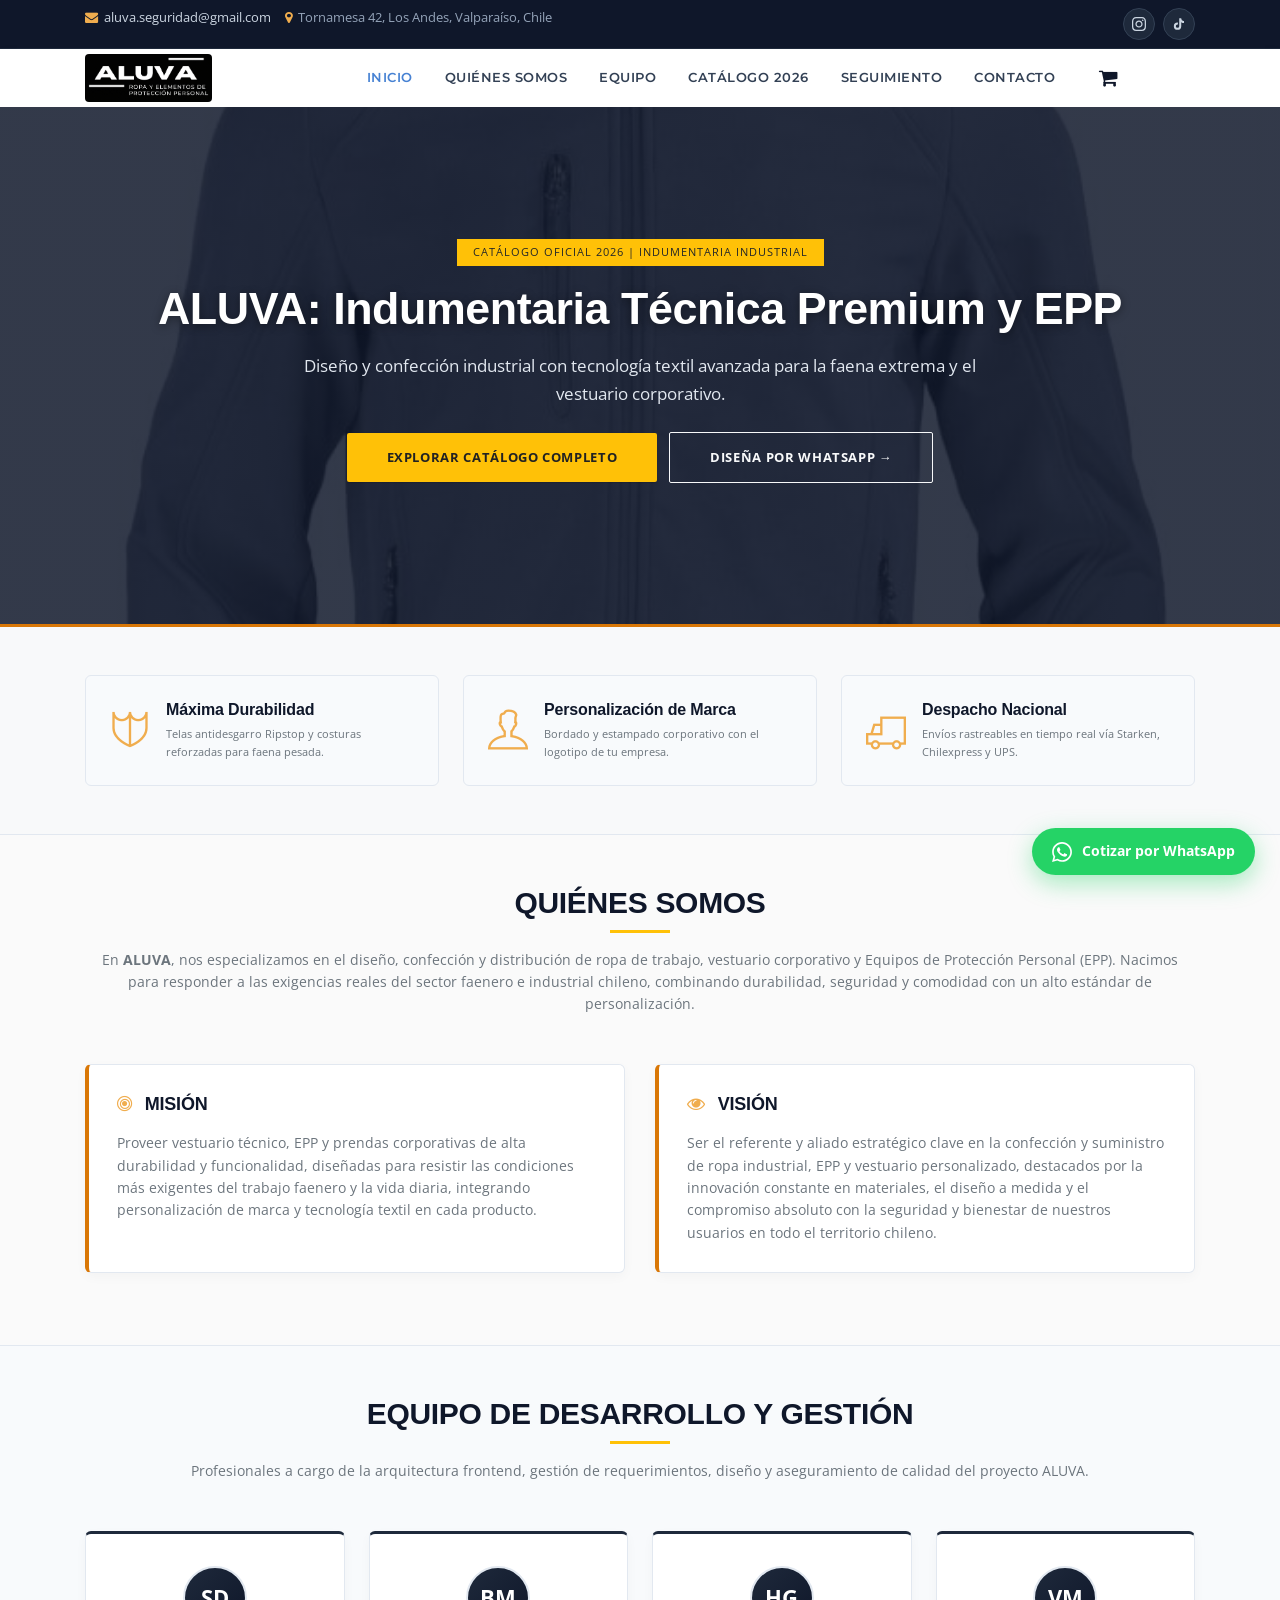
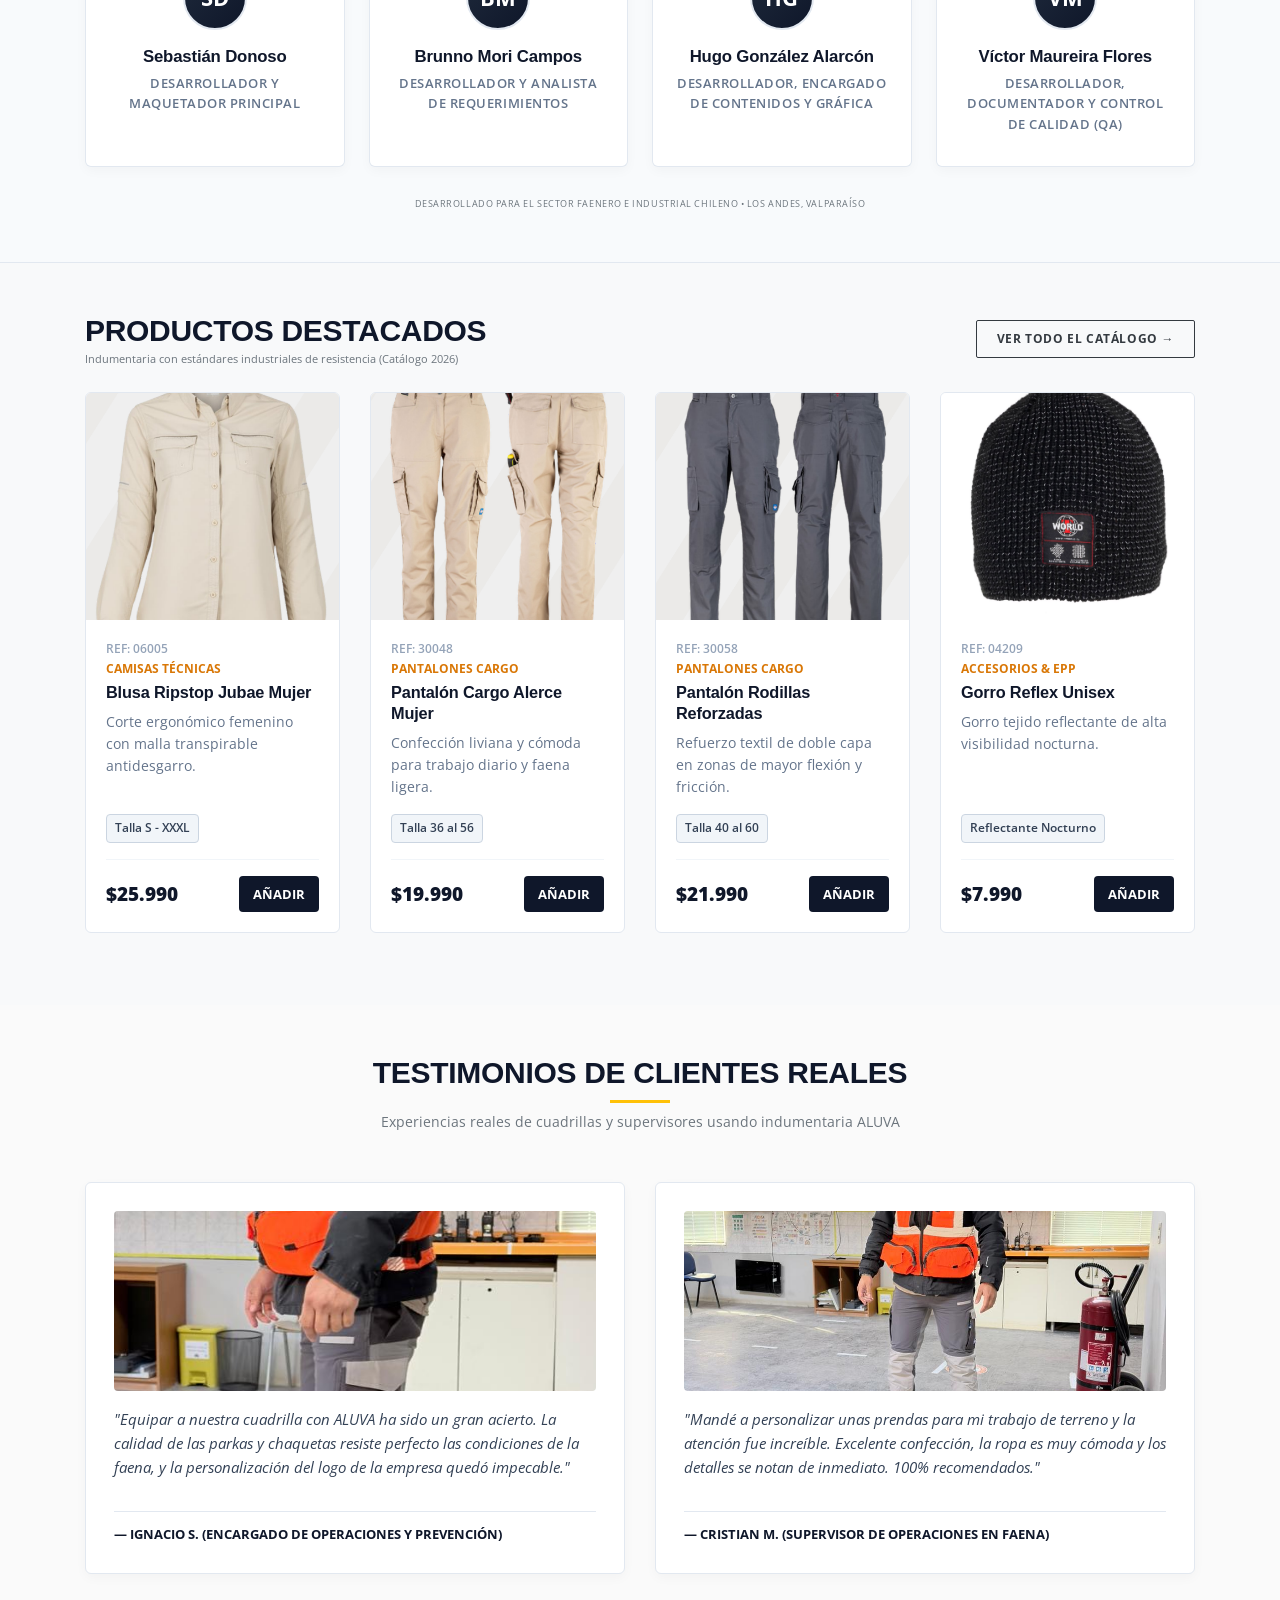
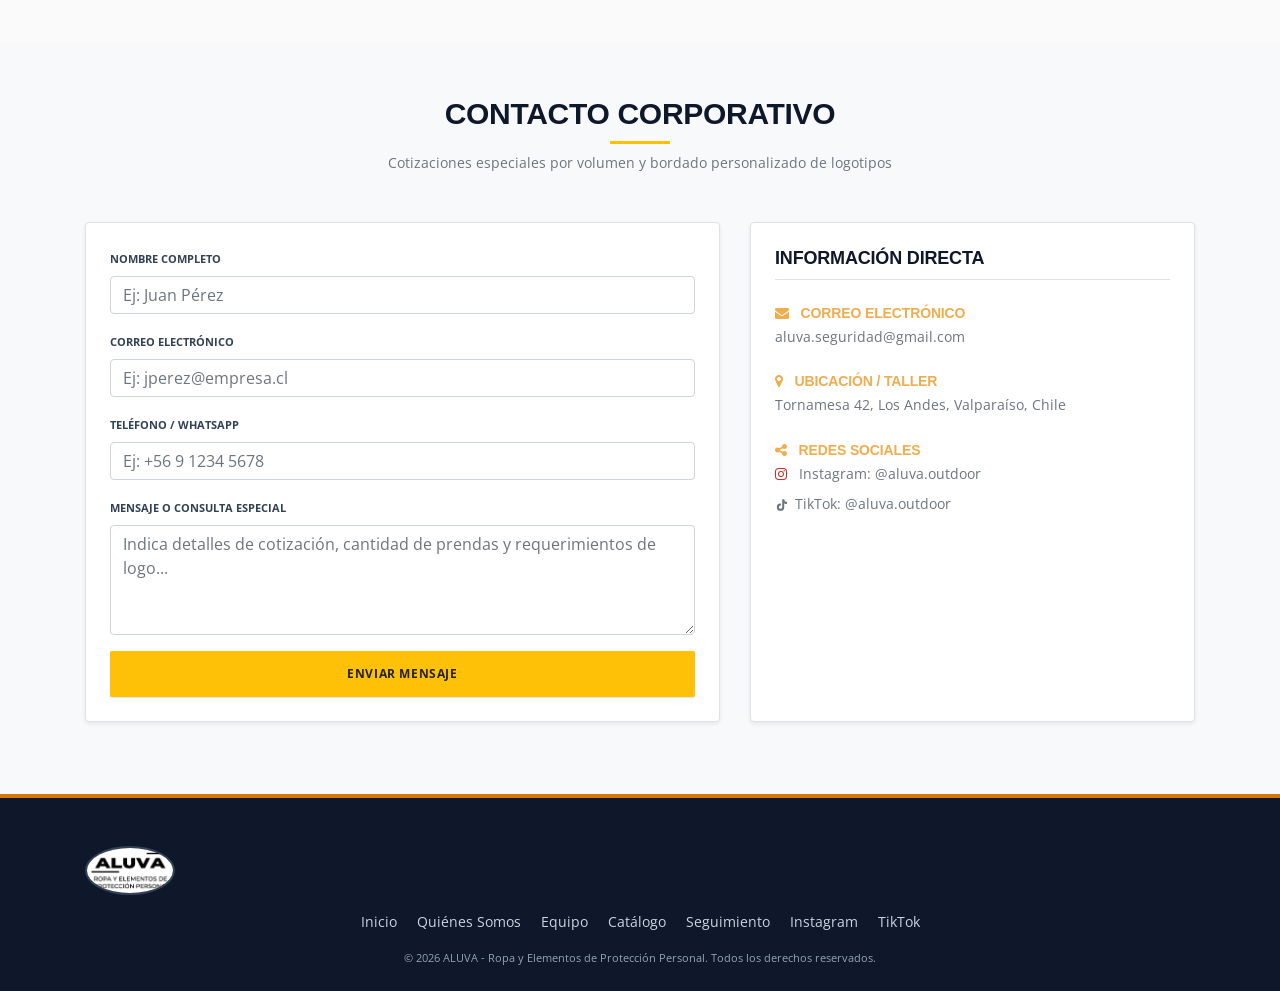
==== commit cc0e398b: "Changesv2" ====
--- a/index.html
+++ b/index.html
@@ -114,14 +114,14 @@
                 <span class="navbar-toggler-icon"></span>
             </button>
             
-            <a class="navbar-brand" href="index.html">
-                <img src="assets/images/LOGO ALUVA.jpeg" alt="ALUVA Logo Oficial" class="official-brand-logo">
+            <a class="navbar-brand" href="#hero-banner">
+                <img src="assets/images/banners/ALUVA_BWLOGOFLAT.bmp" alt="ALUVA Logo Oficial" class="official-brand-logo">
             </a>
 
             <div id="navbarNavDropdown" class="navbar-collapse collapse">
                 <ul class="navbar-nav ml-auto align-items-center">
                     <li class="nav-item active">
-                        <a class="nav-link" href="index.html">Inicio</a>
+                        <a class="nav-link" href="#hero-banner">Inicio</a>
                     </li>
                     <li class="nav-item">
                         <a class="nav-link" href="#nosotros">Quiénes Somos</a>
@@ -248,17 +248,17 @@
                     <div class="team-card-aluva">
                         <div class="team-avatar-placeholder">BM</div>
                         <h5 class="team-name">Brunno Mori Campos</h5>
-                        <span class="team-role">Analista de Requerimientos</span>
+                        <span class="team-role">Desarrollador y Analista de Requerimientos</span>
                     </div>
                     <div class="team-card-aluva">
                         <div class="team-avatar-placeholder">HG</div>
                         <h5 class="team-name">Hugo González Alarcón</h5>
-                        <span class="team-role">Encargado de Contenidos y Gráfica</span>
+                        <span class="team-role">Desarrollador, Encargado de Contenidos y Gráfica</span>
                     </div>
                     <div class="team-card-aluva">
                         <div class="team-avatar-placeholder">VM</div>
                         <h5 class="team-name">Víctor Maureira Flores</h5>
-                        <span class="team-role">Documentador y Control de Calidad (QA)</span>
+                        <span class="team-role">Desarrollador, Documentador y Control de Calidad (QA)</span>
                     </div>
                 </div>
 
@@ -282,9 +282,9 @@
                 <div class="row">
                     <!-- Producto 1 - Blusa Ripstop Jubae Mujer -->
                     <div class="col-md-3 col-sm-6 mb-4">
-                        <div class="product-card-aluva" data-id="p6" data-title="Blusa Ripstop Jubae Mujer" data-price="25990" data-image="assets/images/Blusa Ripstop Jubae Mujer.png">
+                        <div class="product-card-aluva" data-id="p6" data-title="Blusa Ripstop Jubae Mujer" data-price="25990" data-image="assets/images/productos/Blusa Ripstop Jubae Mujer.png">
                             <div class="product-thumb">
-                                <img src="assets/images/Blusa Ripstop Jubae Mujer.png" alt="Blusa Ripstop Jubae Mujer">
+                                <img src="assets/images/productos/Blusa Ripstop Jubae Mujer.png" alt="Blusa Ripstop Jubae Mujer" onerror="this.onerror=null;this.src='https://images.unsplash.com/photo-1578632767115-351597cf2477?auto=format&amp;fit=crop&amp;w=600&amp;q=80';">
                             </div>
                             <div class="product-content">
                                 <span class="product-ref">Ref: 06005</span>
@@ -302,9 +302,9 @@
 
                     <!-- Producto 2 - Pantalón Cargo Alerce Mujer -->
                     <div class="col-md-3 col-sm-6 mb-4">
-                        <div class="product-card-aluva" data-id="p7" data-title="Pantalón Cargo Alerce Mujer" data-price="19990" data-image="assets/images/Pantalón Cargo Alerce Mujer.png">
+                        <div class="product-card-aluva" data-id="p7" data-title="Pantalón Cargo Alerce Mujer" data-price="19990" data-image="assets/images/productos/Pantalón Cargo Alerce Mujer.png">
                             <div class="product-thumb">
-                                <img src="assets/images/Pantalón Cargo Alerce Mujer.png" alt="Pantalón Cargo Alerce Mujer">
+                                <img src="assets/images/productos/Pantalón Cargo Alerce Mujer.png" alt="Pantalón Cargo Alerce Mujer" onerror="this.onerror=null;this.src='https://images.unsplash.com/photo-1578632767115-351597cf2477?auto=format&amp;fit=crop&amp;w=600&amp;q=80';">
                             </div>
                             <div class="product-content">
                                 <span class="product-ref">Ref: 30048</span>
@@ -322,9 +322,9 @@
 
                     <!-- Producto 3 - Pantalón Cargo Rodillas Reforzadas -->
                     <div class="col-md-3 col-sm-6 mb-4">
-                        <div class="product-card-aluva" data-id="p8" data-title="Pantalón Cargo Rodillas Reforzadas Hombre" data-price="21990" data-image="assets/images/Pantalón cargo Rodillas Reforzadas Hombre.png">
+                        <div class="product-card-aluva" data-id="p8" data-title="Pantalón Cargo Rodillas Reforzadas Hombre" data-price="21990" data-image="assets/images/productos/Pantalón cargo Rodillas Reforzadas Hombre.png">
                             <div class="product-thumb">
-                                <img src="assets/images/Pantalón cargo Rodillas Reforzadas Hombre.png" alt="Pantalón Cargo Rodillas Reforzadas">
+                                <img src="assets/images/productos/Pantalón cargo Rodillas Reforzadas Hombre.png" alt="Pantalón Cargo Rodillas Reforzadas" onerror="this.onerror=null;this.src='https://images.unsplash.com/photo-1578632767115-351597cf2477?auto=format&amp;fit=crop&amp;w=600&amp;q=80';">
                             </div>
                             <div class="product-content">
                                 <span class="product-ref">Ref: 30058</span>
@@ -342,9 +342,9 @@
 
                     <!-- Producto 4 - Gorro Reflex Unisex -->
                     <div class="col-md-3 col-sm-6 mb-4">
-                        <div class="product-card-aluva" data-id="p10" data-title="Gorro Reflex Unisex" data-price="7990" data-image="assets/images/GORRO NEGRO.jpeg">
+                        <div class="product-card-aluva" data-id="p10" data-title="Gorro Reflex Unisex" data-price="7990" data-image="assets/images/productos/GORRO NEGRO.jpeg">
                             <div class="product-thumb">
-                                <img src="assets/images/GORRO NEGRO.jpeg" alt="Gorro Reflex Unisex">
+                                <img src="assets/images/productos/GORRO NEGRO.jpeg" alt="Gorro Reflex Unisex" onerror="this.onerror=null;this.src='https://images.unsplash.com/photo-1578632767115-351597cf2477?auto=format&amp;fit=crop&amp;w=600&amp;q=80';">
                             </div>
                             <div class="product-content">
                                 <span class="product-ref">Ref: 04209</span>
@@ -465,8 +465,9 @@
     <!-- FOOTER CORPORATIVO -->
     <footer class="footer-aluva">
         <div class="container text-center">
-            <img src="assets/images/ALUVA TIMBRE.jpeg" alt="Timbre Oficial ALUVA" class="footer-timbre-img mb-3">
+            <img src="assets/images/banners/ALUVA_WBLOGOFLAT.bmp" alt="Timbre Oficial ALUVA" class="footer-timbre-img mb-3" onerror="this.onerror=null;this.src='https://images.unsplash.com/photo-1578632767115-351597cf2477?auto=format&amp;fit=crop&amp;w=600&amp;q=80';">
             <ul class="list-inline mb-3">
+                <li class="list-inline-item mr-3"><a href="#hero-banner">Inicio</a></li>
                 <li class="list-inline-item mr-3"><a href="#nosotros">Quiénes Somos</a></li>
                 <li class="list-inline-item mr-3"><a href="#equipo">Equipo</a></li>
                 <li class="list-inline-item mr-3"><a href="catalogo.html">Catálogo</a></li>
--- a/css/custom-aluva.css
+++ b/css/custom-aluva.css
@@ -226,7 +226,7 @@
   justify-content: center;
   text-align: center;
   color: #ffffff !important;
-  background-image: linear-gradient(rgba(15, 23, 42, 0.85), rgba(15, 23, 42, 0.85)), url('../assets/images/CHAQUETA SOFSHEL 1.jpeg');
+  background-image: linear-gradient(rgba(15, 23, 42, 0.85), rgba(15, 23, 42, 0.85)), url('../assets/images/productos/CHAQUETA SOFSHEL 1.jpeg');
   background-attachment: fixed !important;
   background-position: center center !important;
   background-repeat: no-repeat !important;
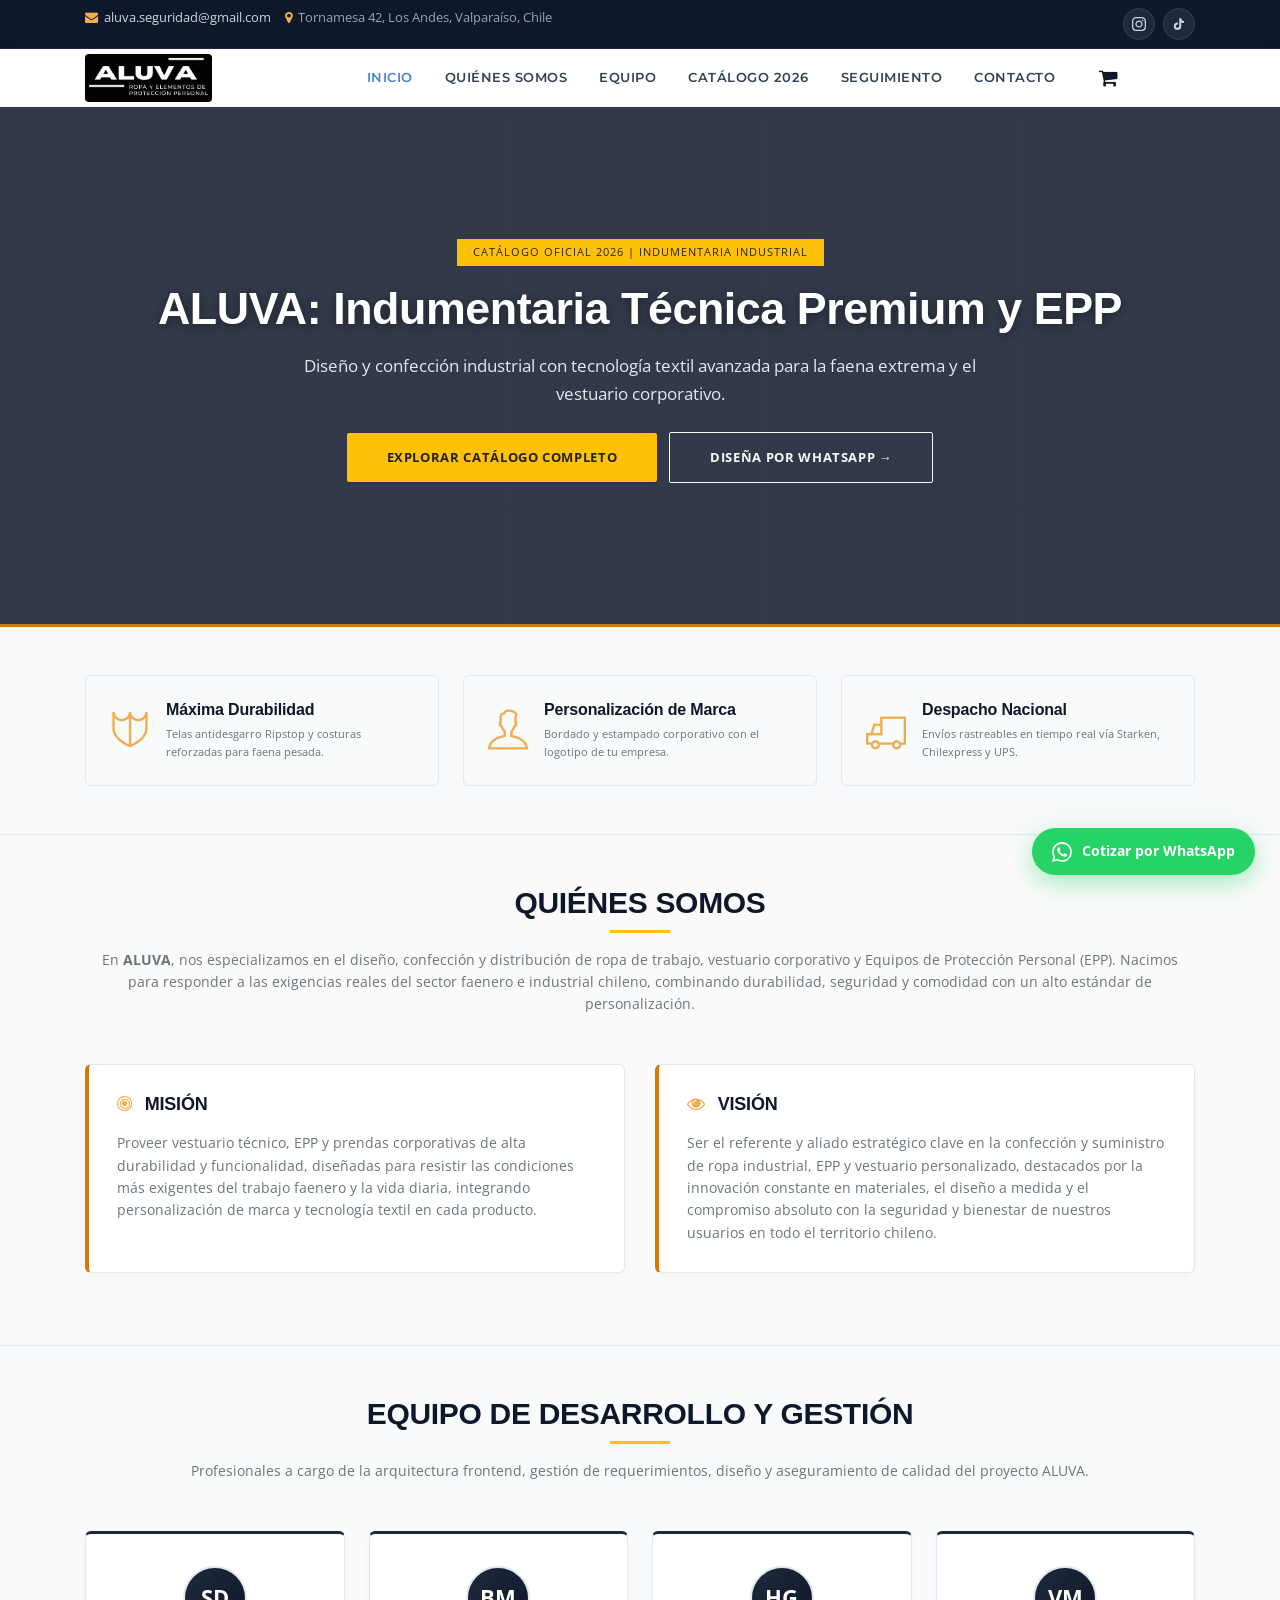
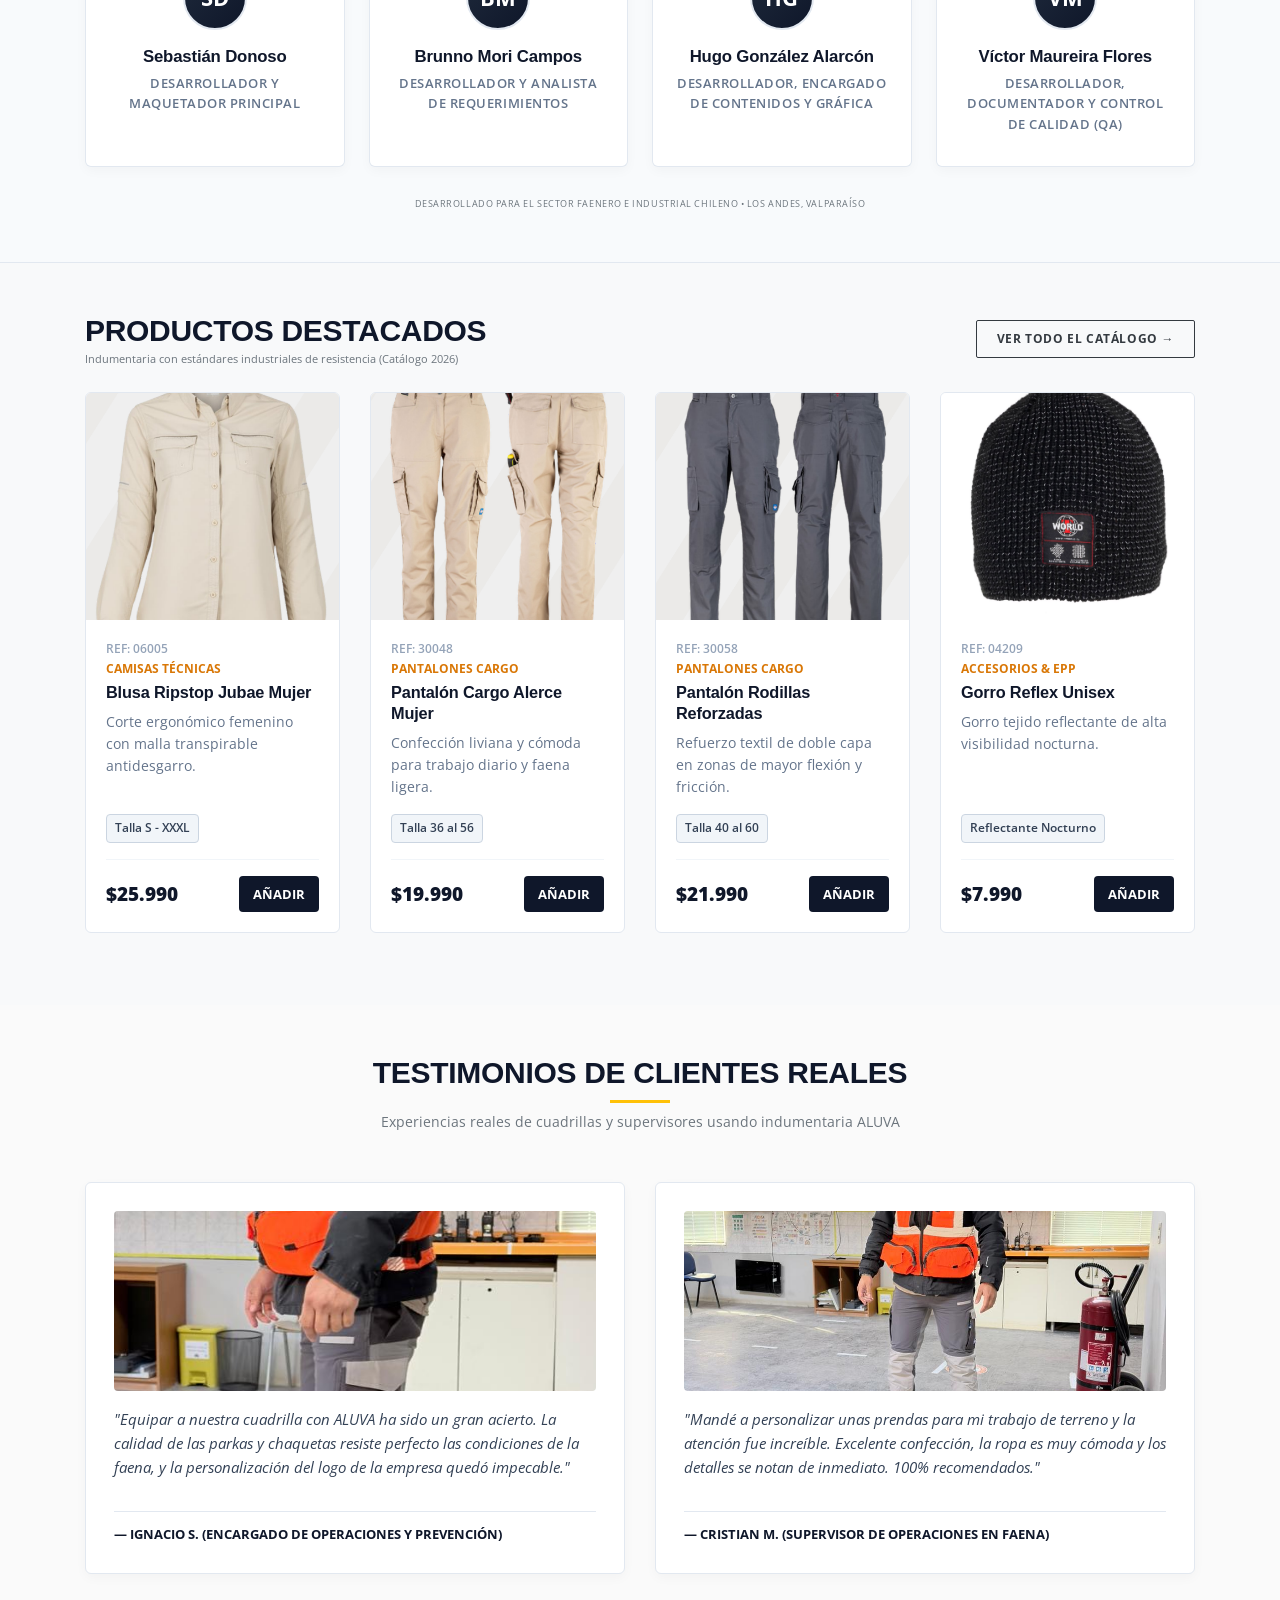
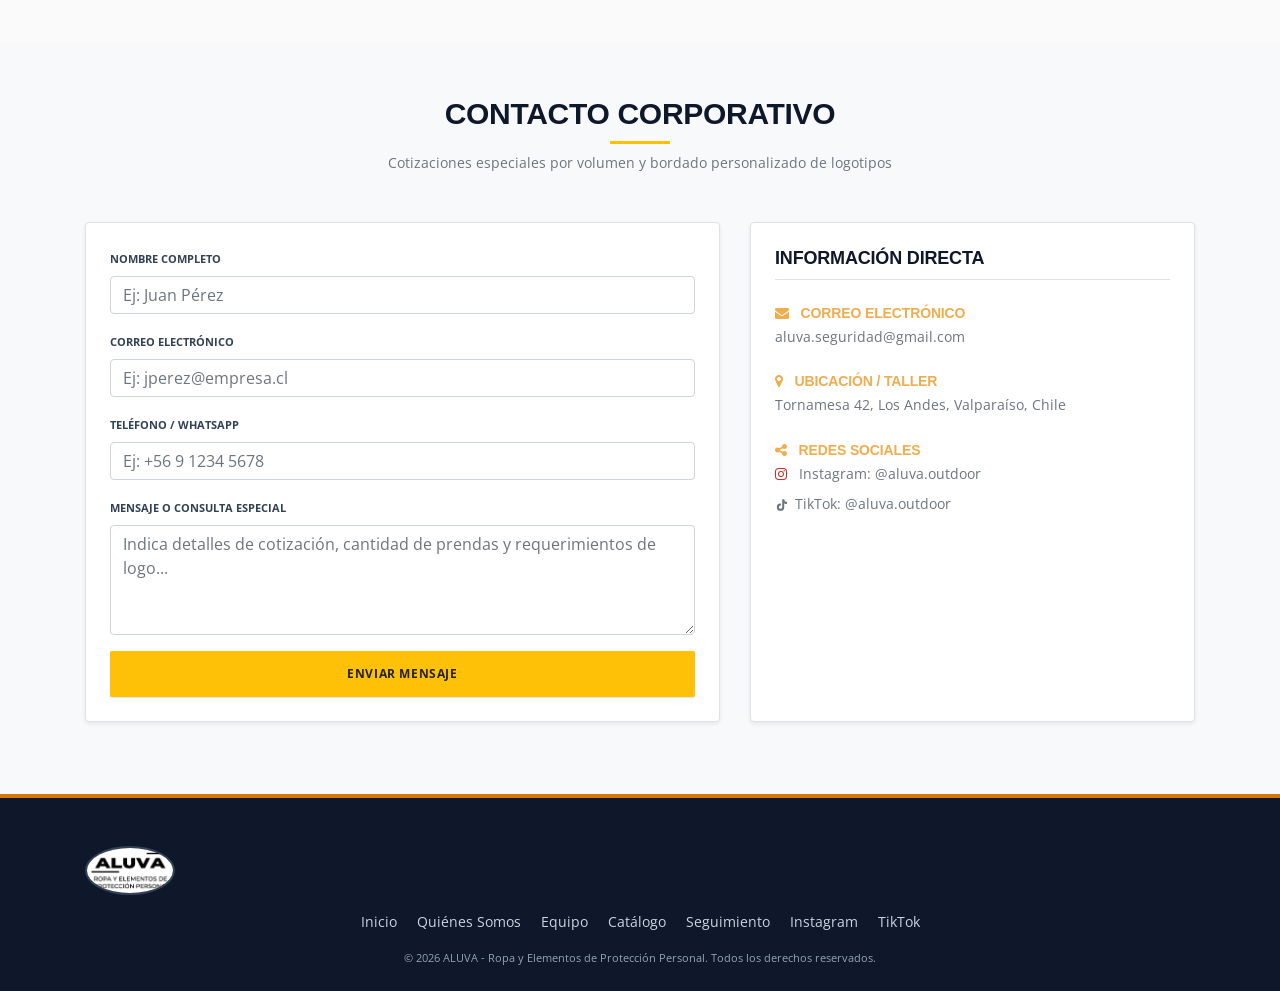
==== commit 0fd55ffa: "Changesv3" ====
--- a/index.html
+++ b/index.html
@@ -150,7 +150,7 @@
     </nav>
     <!-- END NAVBAR -->
 
-    <!-- HERO BANNER (EFECTO PARALLAX - REQUERIMIENTO OBLIGATORIO) -->
+    <!-- HERO BANNER (EFECTO PARALLAX) -->
     <section id="hero-banner" class="hero-parallax-banner py-5 text-white text-center position-relative">
         <div class="container py-4">
             <span class="badge badge-warning text-uppercase px-3 py-2 mb-3" style="letter-spacing: 1px;">Catálogo Oficial 2026 | Indumentaria Industrial</span>
--- a/css/custom-aluva.css
+++ b/css/custom-aluva.css
@@ -226,7 +226,7 @@
   justify-content: center;
   text-align: center;
   color: #ffffff !important;
-  background-image: linear-gradient(rgba(15, 23, 42, 0.85), rgba(15, 23, 42, 0.85)), url('../assets/images/productos/CHAQUETA SOFSHEL 1.jpeg');
+  background-image: linear-gradient(rgba(15, 23, 42, 0.85), rgba(15, 23, 42, 0.85)), url('../assets/images/productos/ALUVA_Paralax.bmp');
   background-attachment: fixed !important;
   background-position: center center !important;
   background-repeat: no-repeat !important;
